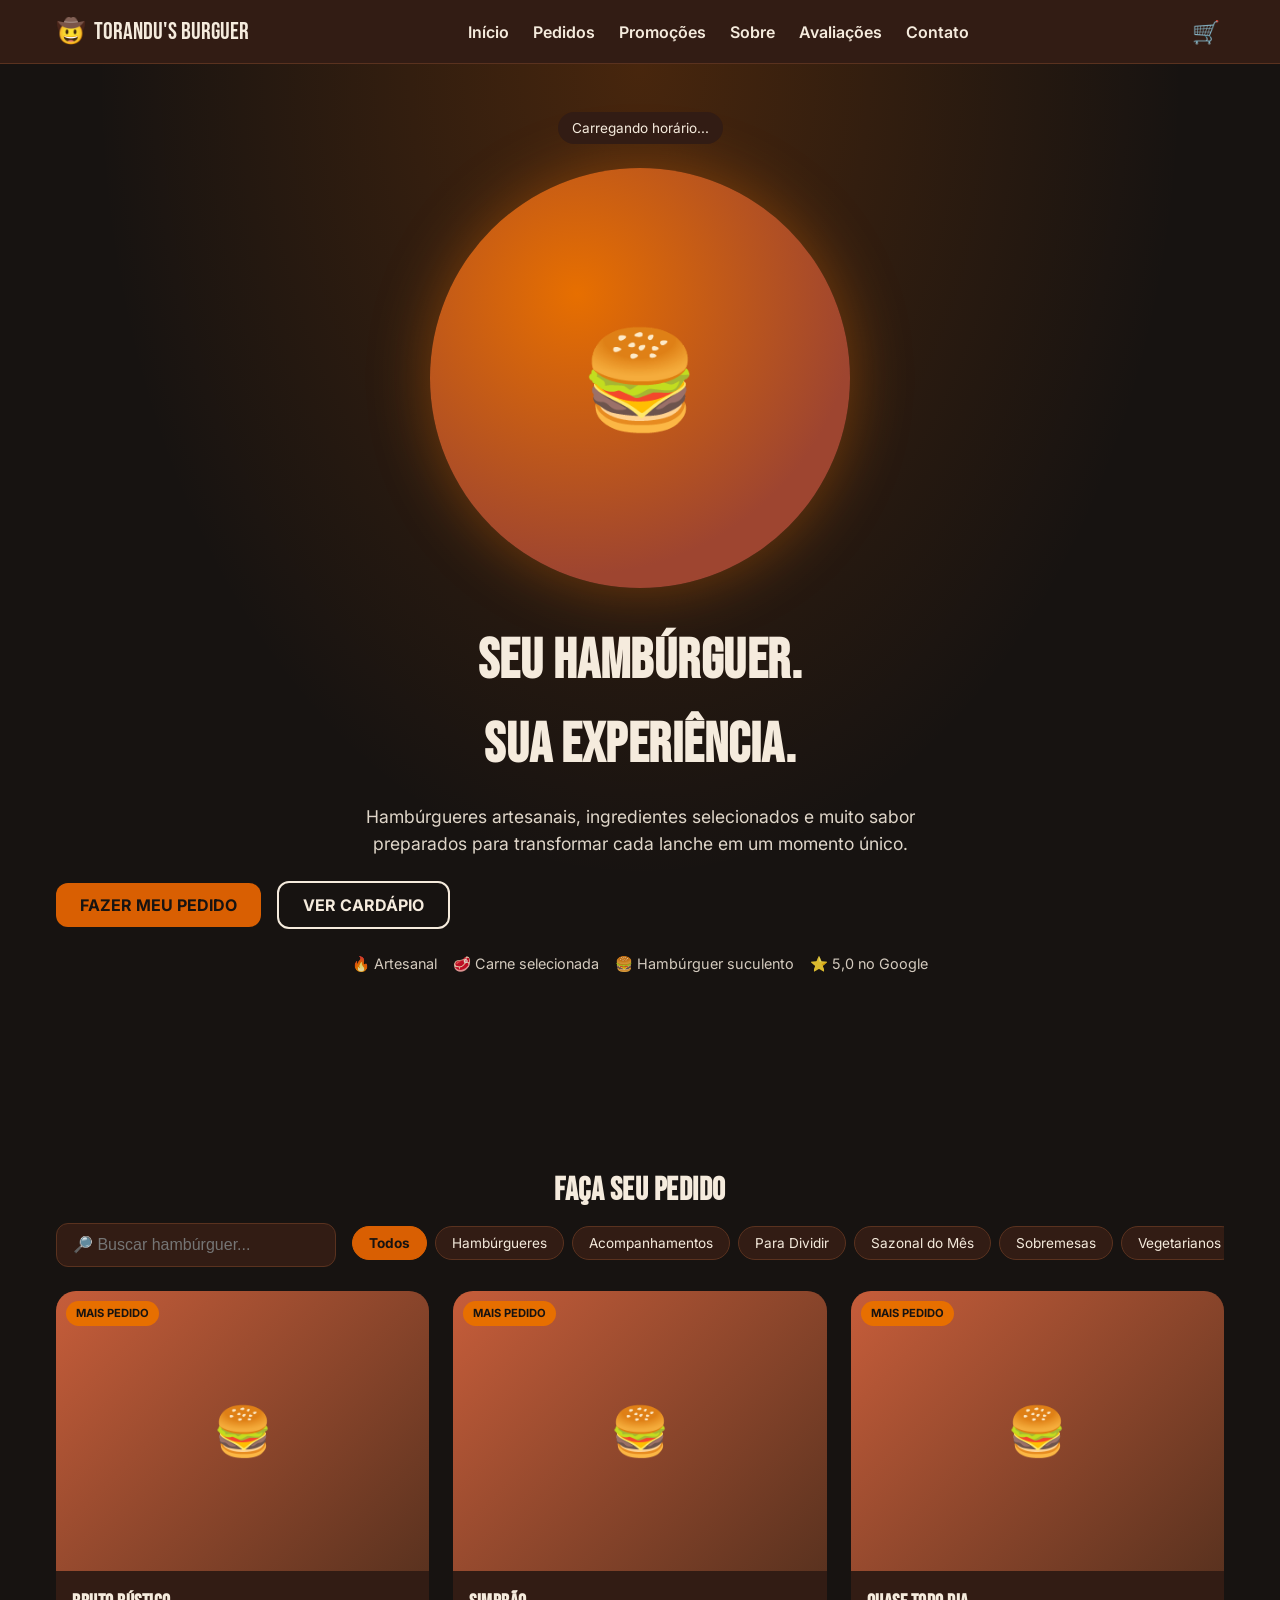
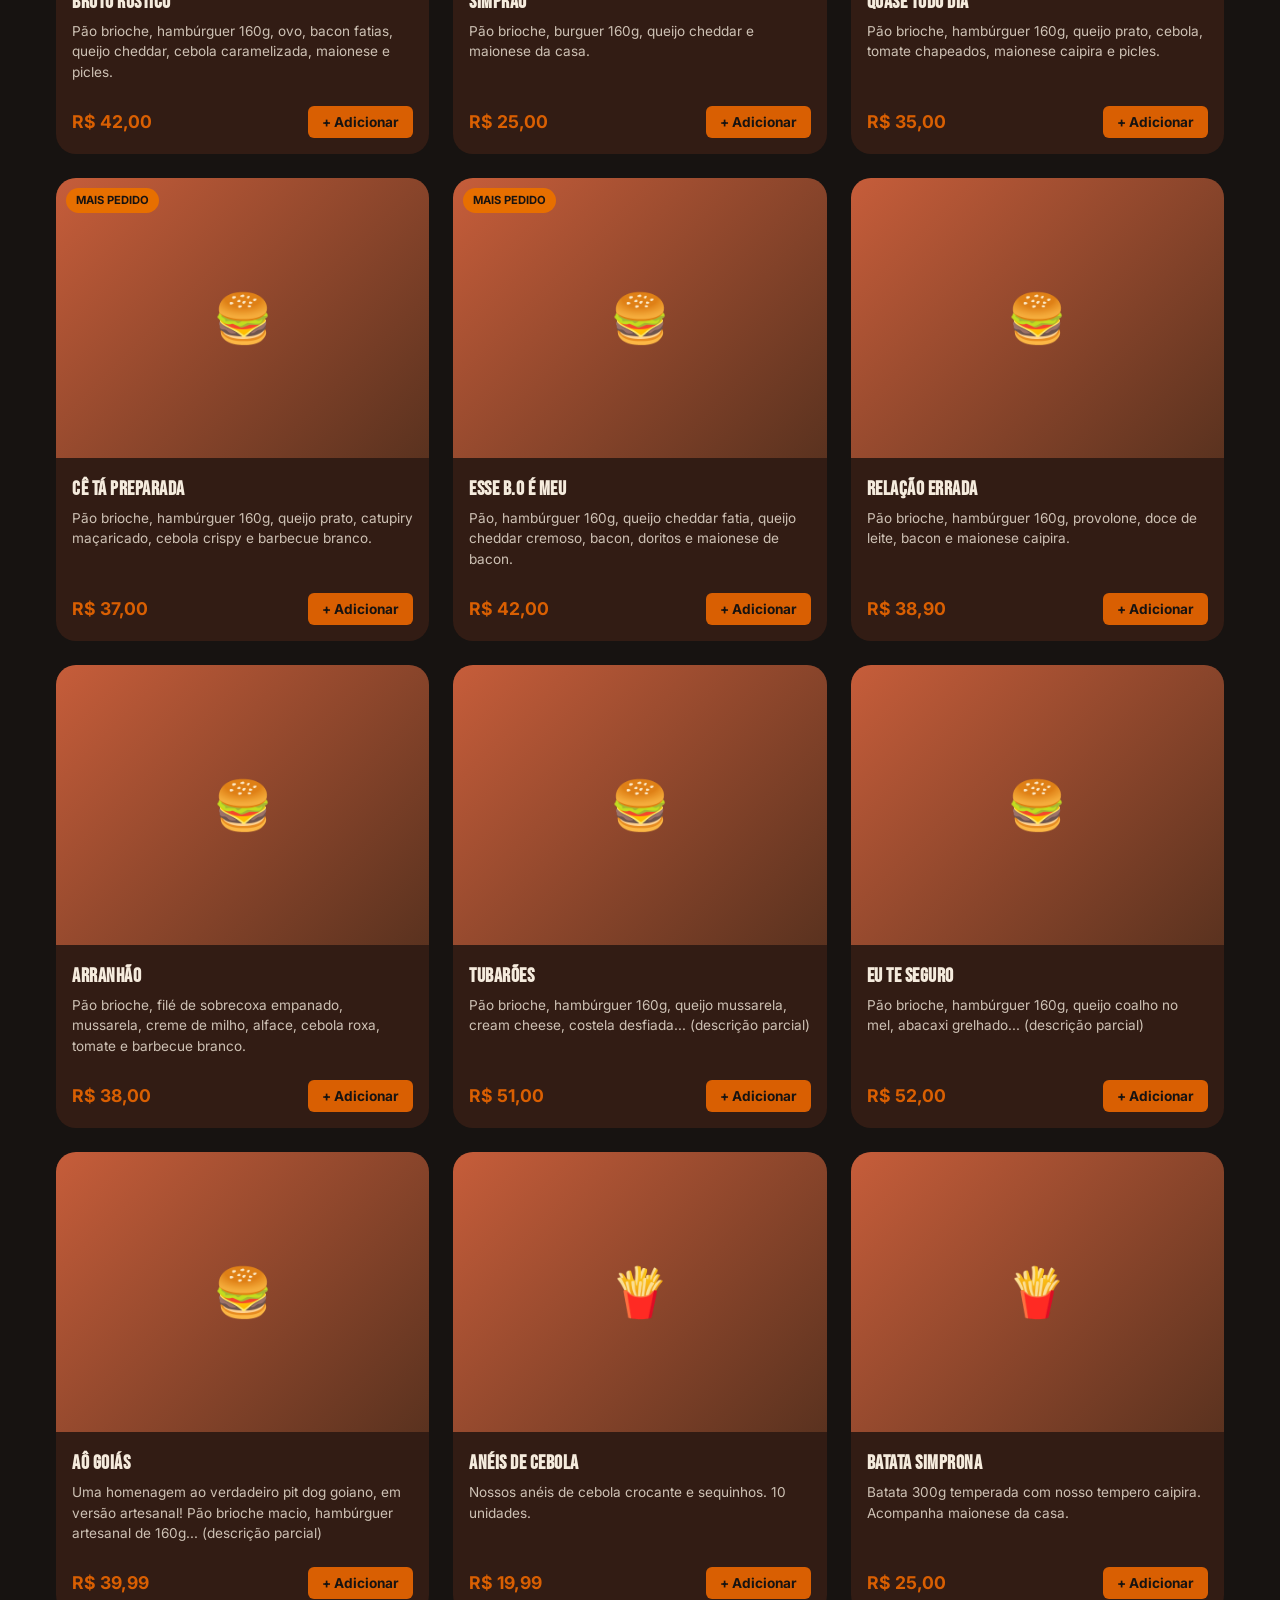
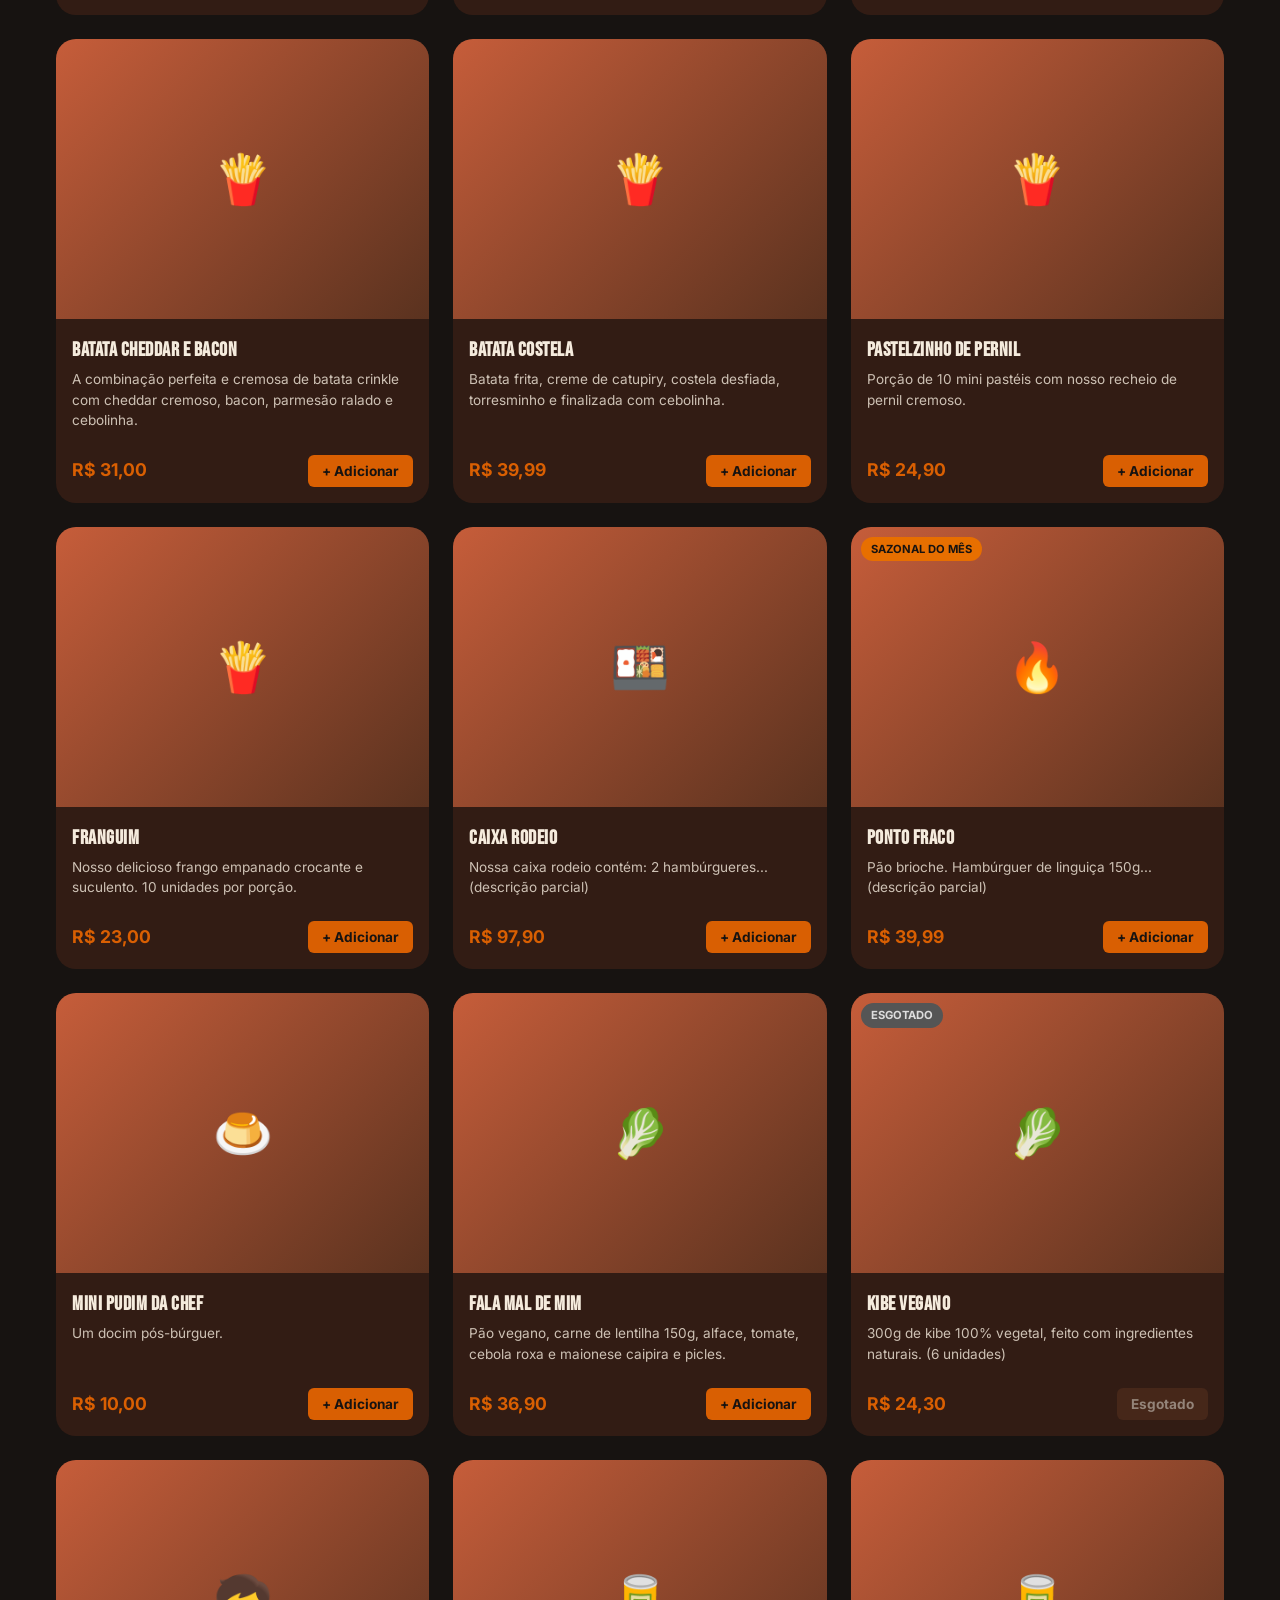
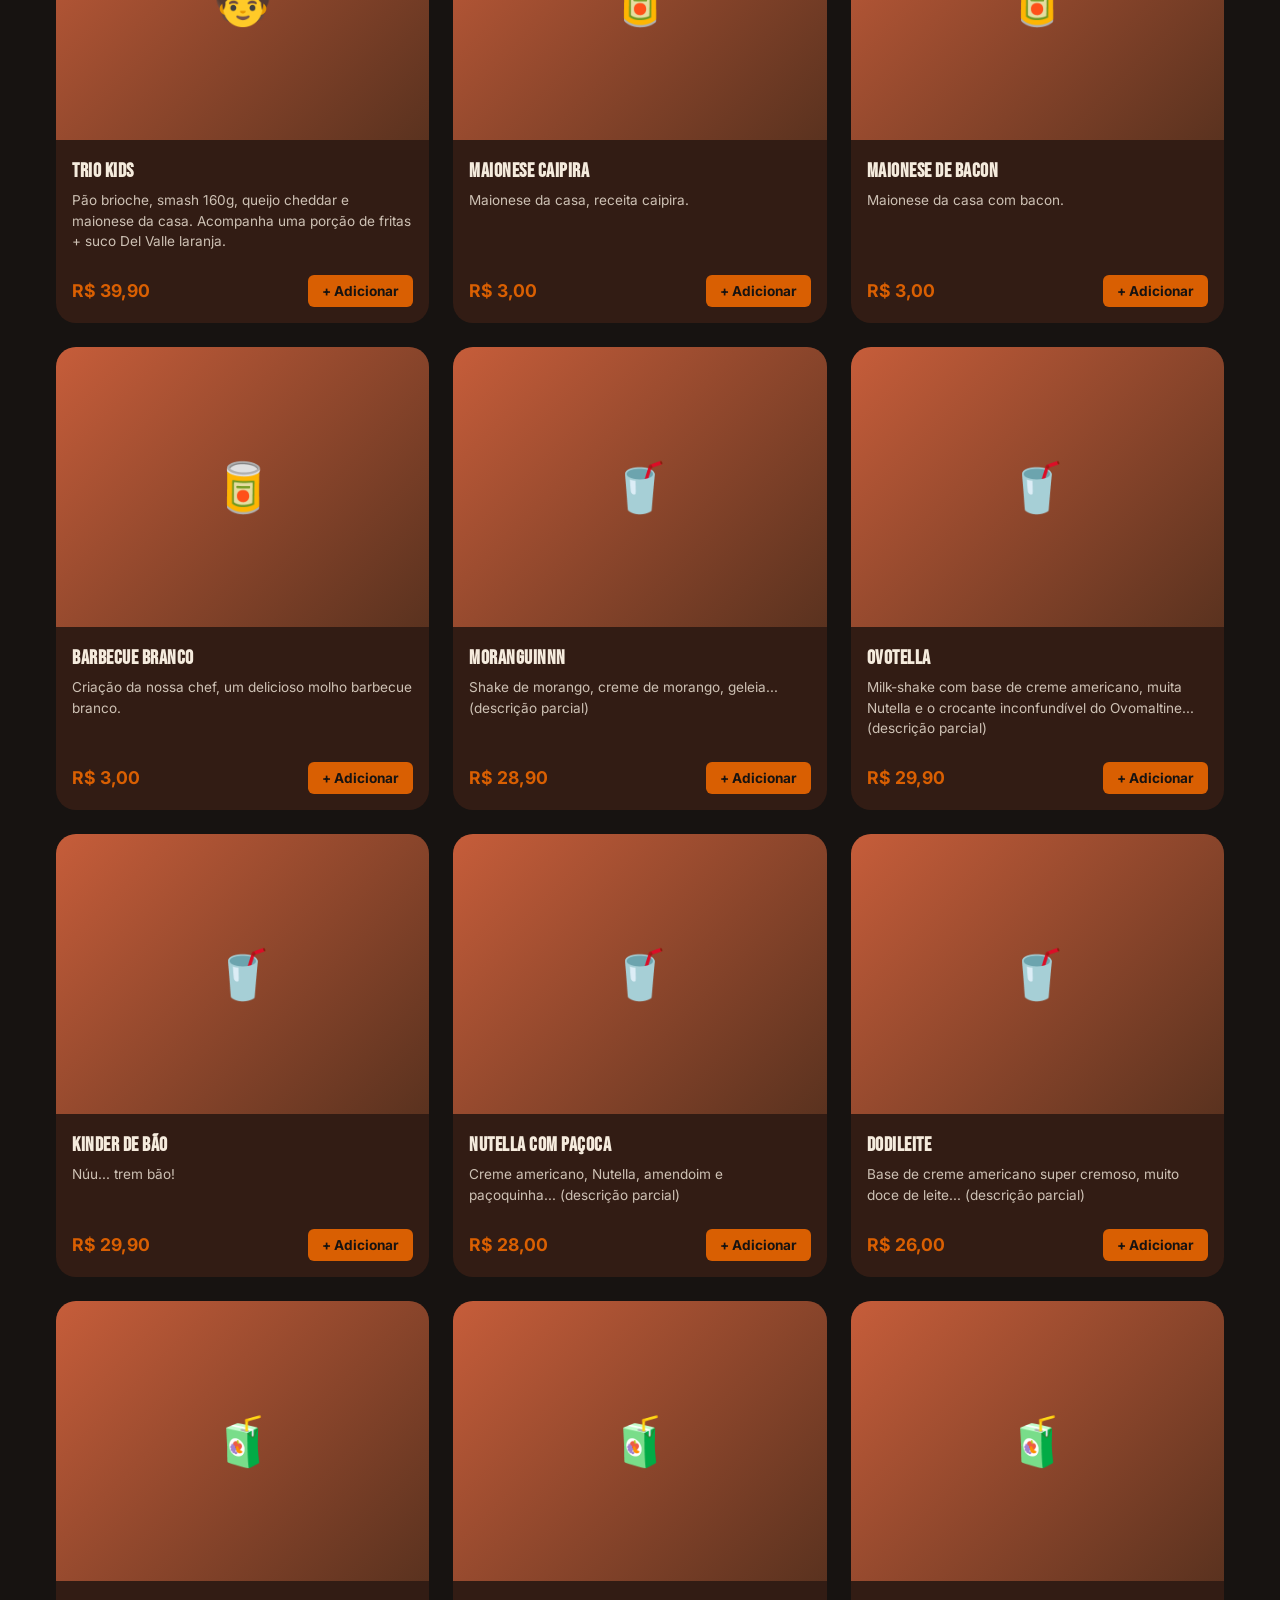
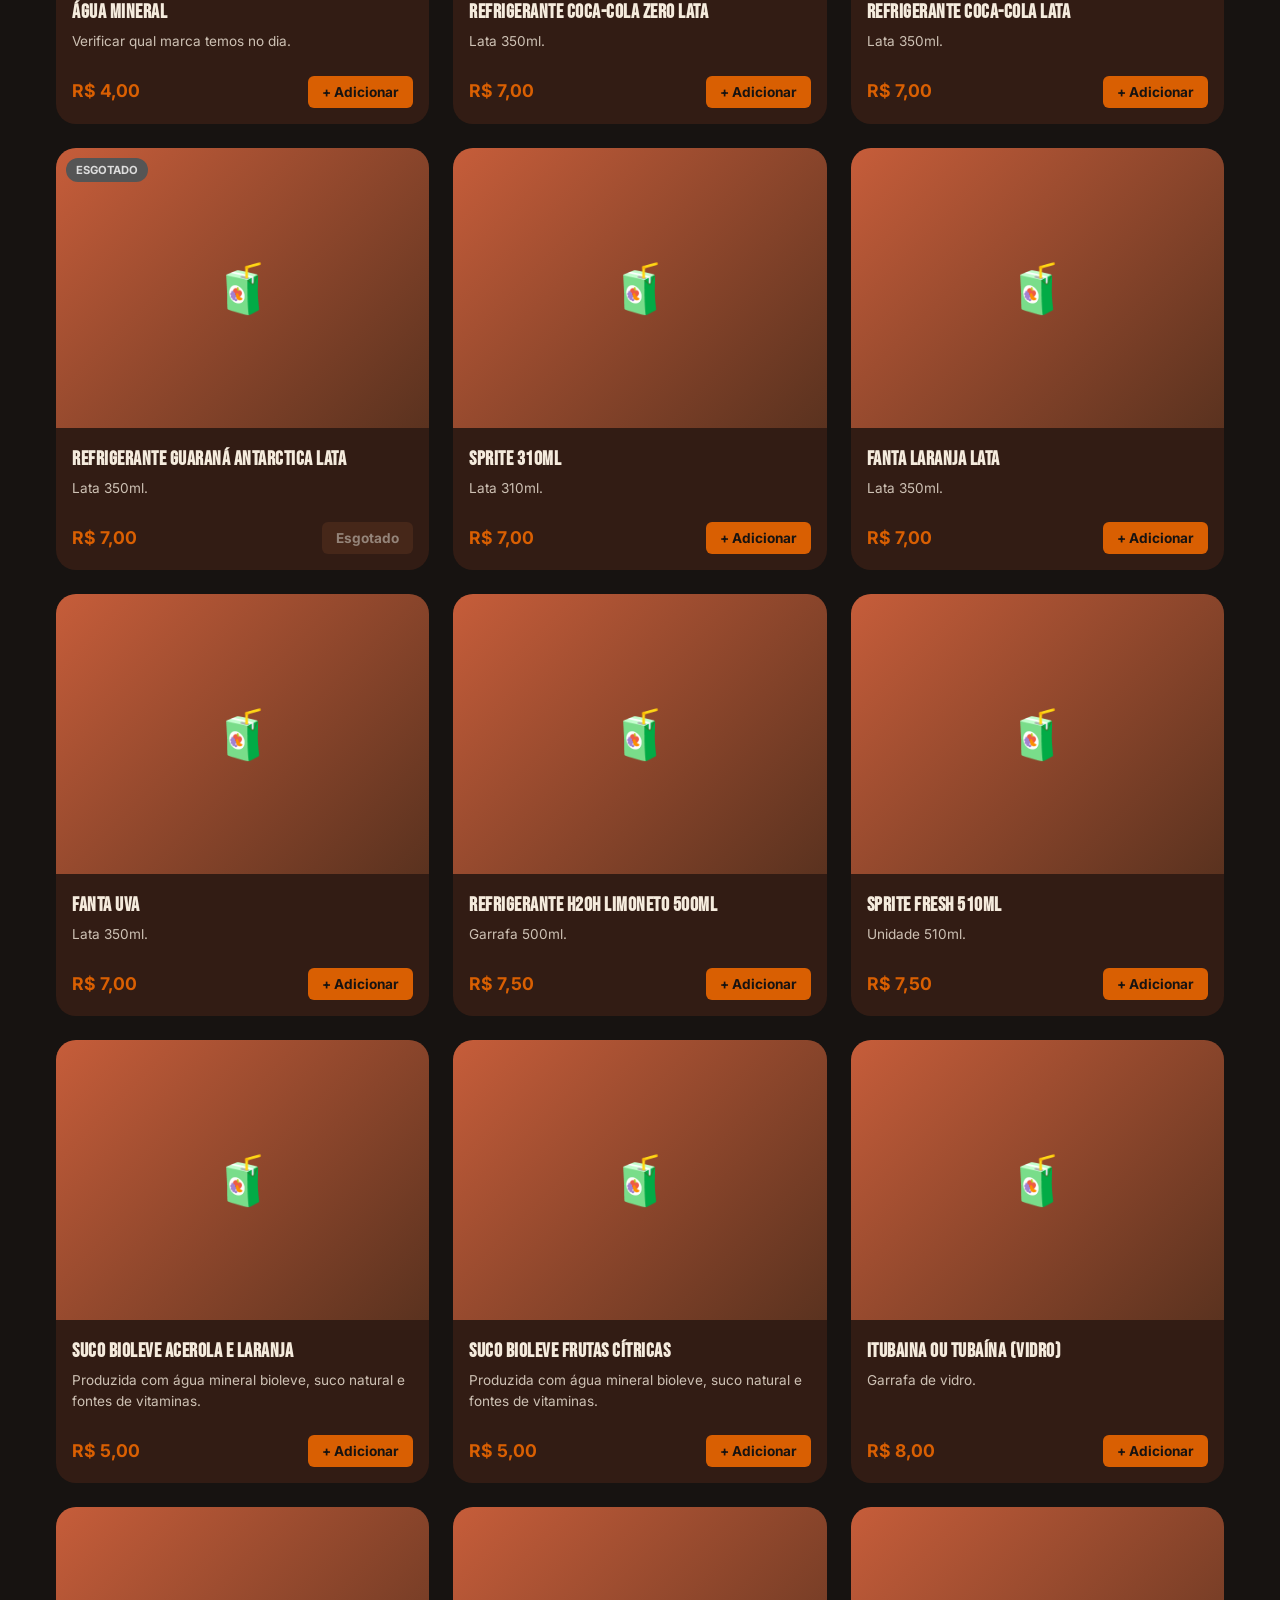
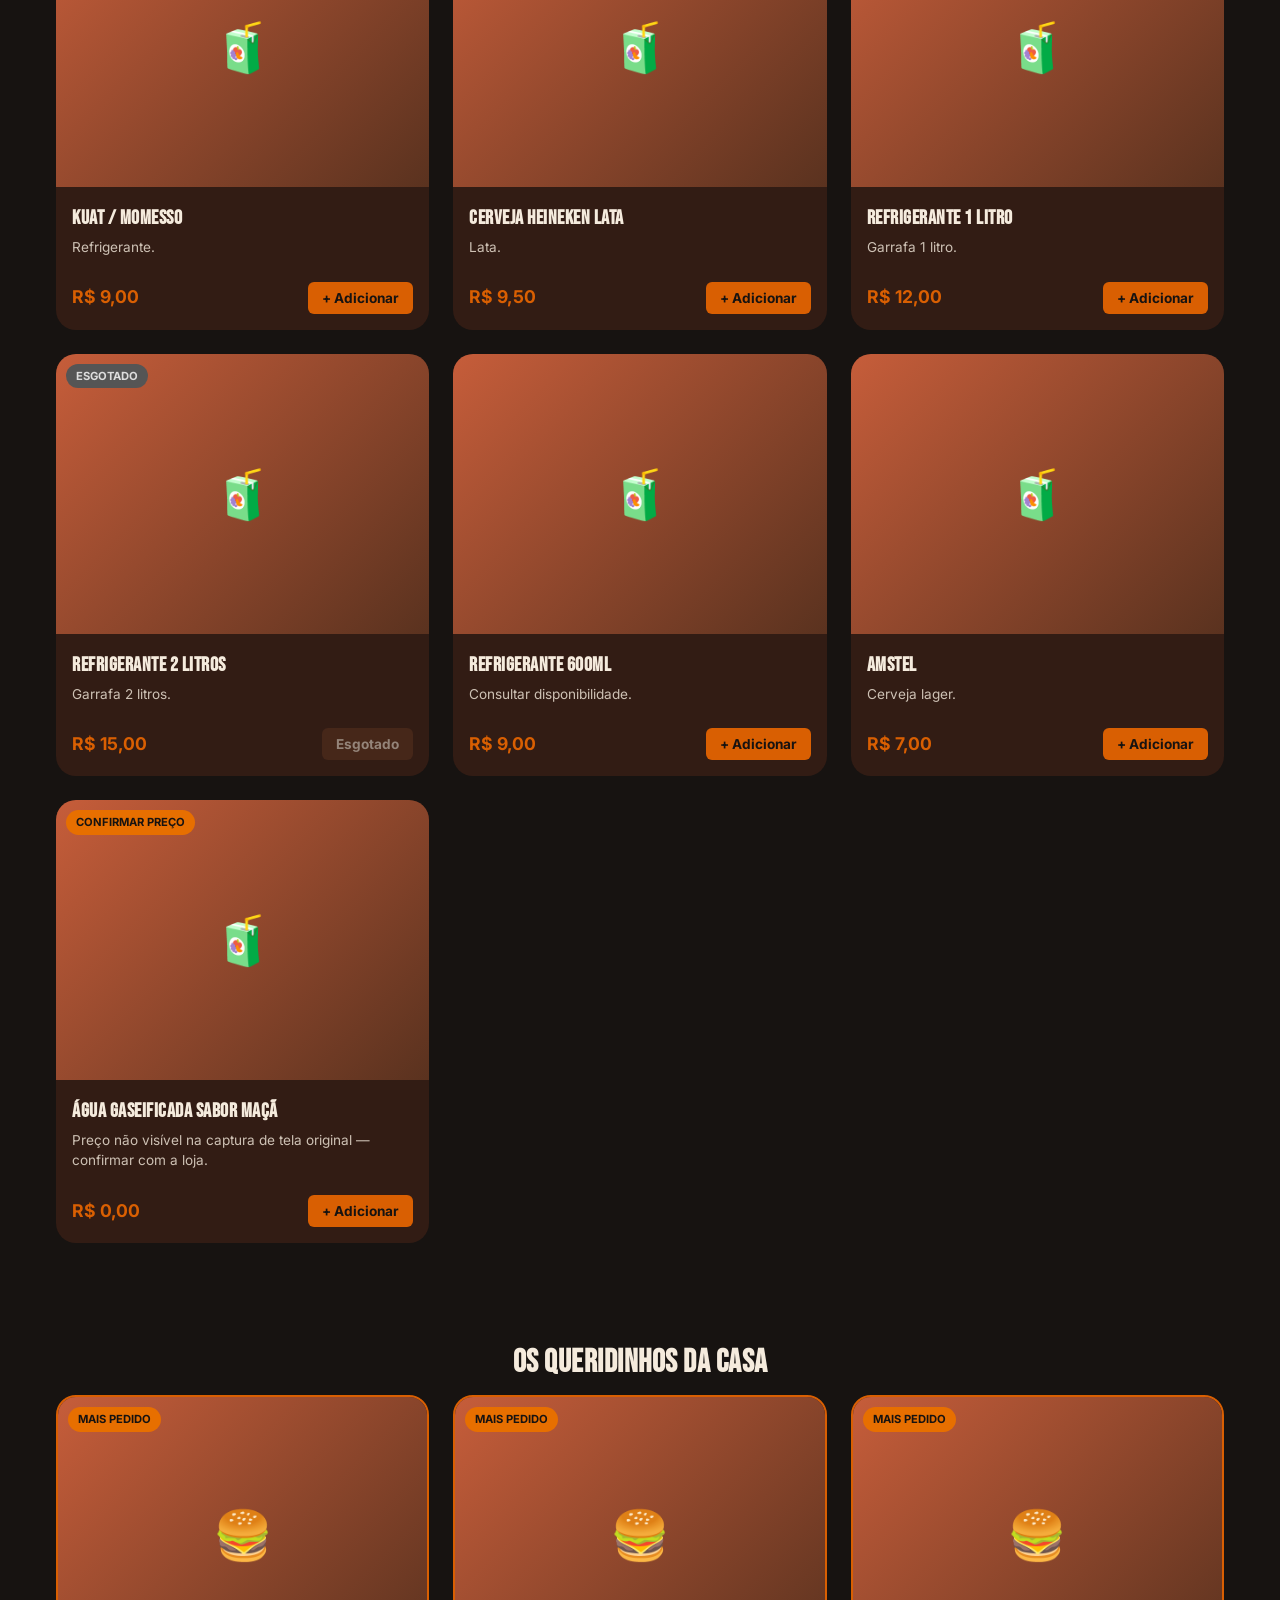
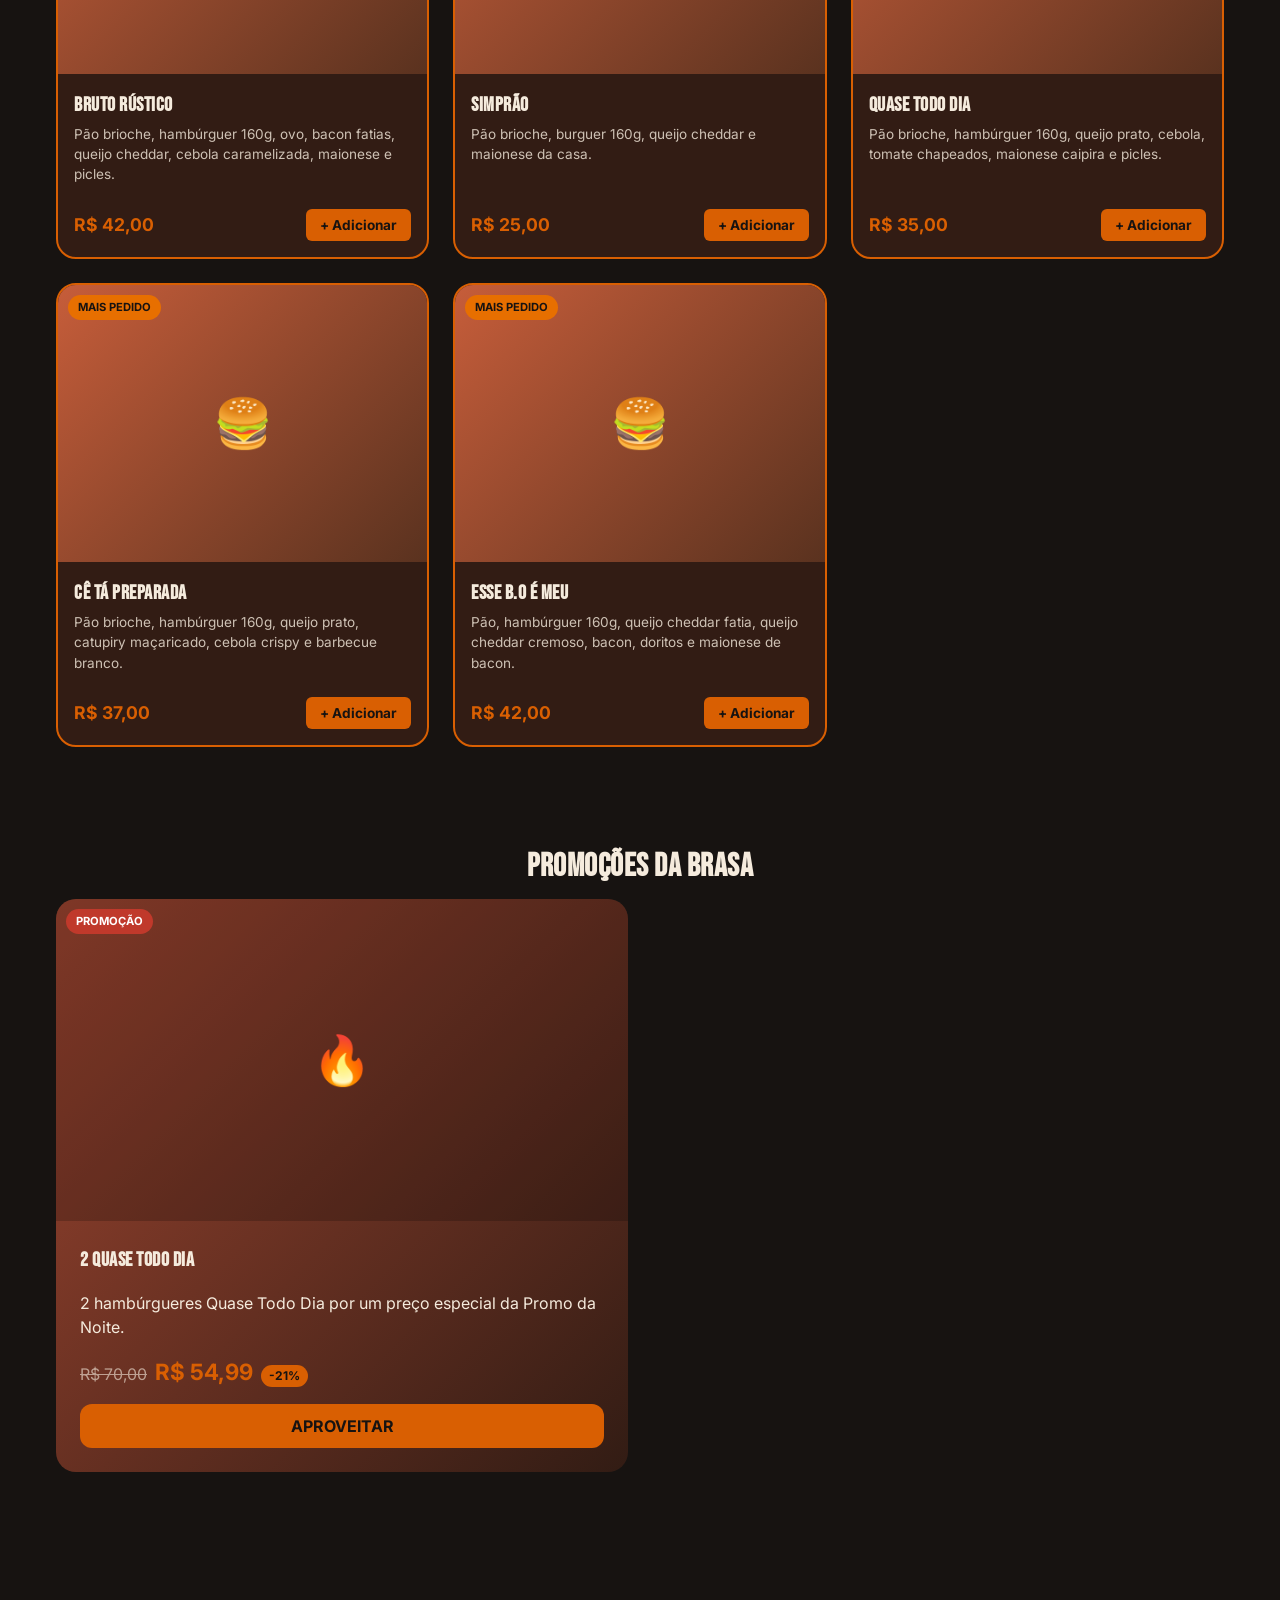
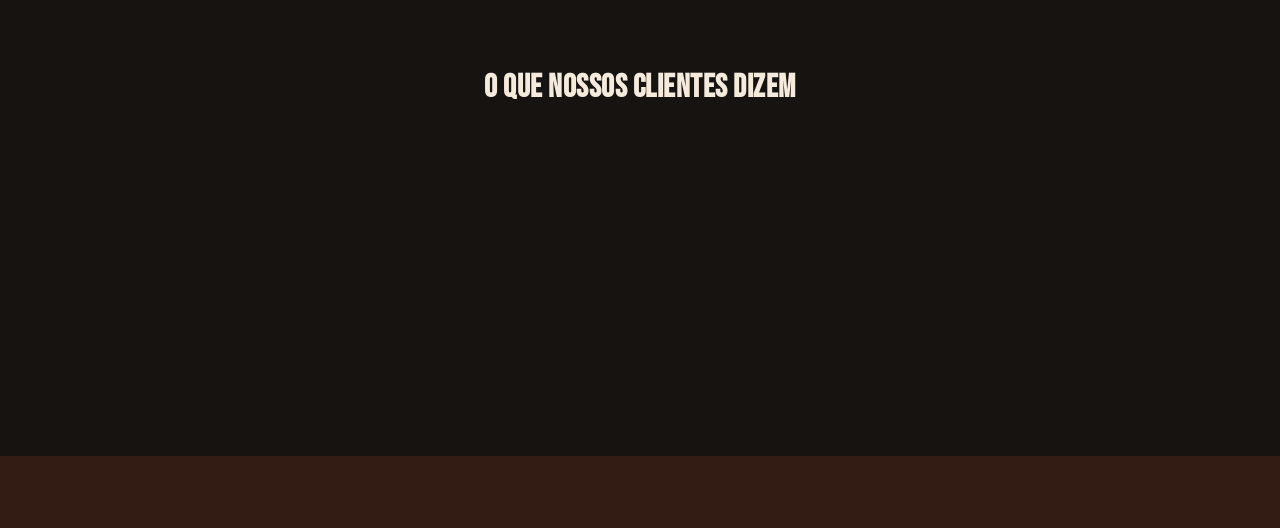
==== index.html @ 7f0bd1e3 "feat: add 4-step checkout wizard with field validation Co-Authored-By: Claude Sonnet 5 <noreply@anth" ====
<!DOCTYPE html>
<html lang="pt-BR">
<head>
  <meta charset="UTF-8">
  <meta name="viewport" content="width=device-width, initial-scale=1.0">
  <title>Torandu's Burguer | Hambúrguer Artesanal</title>
  <meta name="description" content="Hambúrgueres artesanais, ingredientes selecionados e muito sabor. Conheça a Torandu's Burguer e faça seu pedido.">
  <link rel="canonical" href="https://torandusburguer.com.br/">
  <meta name="robots" content="index, follow">
  <meta property="og:title" content="Torandu's Burguer | Hambúrguer Artesanal">
  <meta property="og:description" content="Hambúrgueres artesanais, ingredientes selecionados e muito sabor.">
  <meta property="og:type" content="website">
  <link rel="icon" href="favicon.svg" type="image/svg+xml">
  <link rel="manifest" href="manifest.json">
  <meta name="theme-color" content="#D95F02">
  <link rel="stylesheet" href="assets/css/styles.css">
</head>
<body>
  <header class="site-header">
    <div class="container">
      <a href="#inicio" class="site-header__logo" data-scroll-to="inicio">
        <span aria-hidden="true">🤠</span> TORANDU'S BURGUER
      </a>
      <nav class="site-nav" aria-label="Navegação principal">
        <a href="#inicio" data-scroll-to="inicio">Início</a>
        <a href="#pedidos" data-scroll-to="pedidos">Pedidos</a>
        <a href="#promocoes" data-scroll-to="promocoes">Promoções</a>
        <a href="#sobre" data-scroll-to="sobre">Sobre</a>
        <a href="#avaliacoes" data-scroll-to="avaliacoes">Avaliações</a>
        <a href="#location" data-scroll-to="location">Contato</a>
      </nav>
      <div class="site-header__actions">
        <button class="icon-btn" data-action="open-cart" aria-label="Abrir carrinho">
          🛒<span class="cart-count" id="cart-count">0</span>
        </button>
        <button class="icon-btn" id="mobile-menu-toggle" aria-label="Abrir menu">☰</button>
      </div>
    </div>
  </header>

  <nav id="mobile-nav" class="mobile-nav" aria-label="Navegação mobile">
    <a href="#inicio" data-scroll-to="inicio">Início</a>
    <a href="#pedidos" data-scroll-to="pedidos">Pedidos</a>
    <a href="#promocoes" data-scroll-to="promocoes">Promoções</a>
    <a href="#sobre" data-scroll-to="sobre">Sobre</a>
    <a href="#avaliacoes" data-scroll-to="avaliacoes">Avaliações</a>
    <a href="#location" data-scroll-to="location">Contato</a>
  </nav>

  <main>
    <section id="inicio" class="hero">
      <div class="container">
        <span class="hero__badge" id="open-status-badge">Carregando horário...</span>
        <div class="hero__visual" aria-hidden="true">🍔</div>
        <h1>SEU HAMBÚRGUER.<br>SUA EXPERIÊNCIA.</h1>
        <p class="subheadline">Hambúrgueres artesanais, ingredientes selecionados e muito sabor preparados para transformar cada lanche em um momento único.</p>
        <div class="hero__actions">
          <button class="btn btn--primary" data-scroll-to="pedidos">FAZER MEU PEDIDO</button>
          <button class="btn btn--secondary" data-scroll-to="pedidos">VER CARDÁPIO</button>
        </div>
        <div class="hero__indicators">
          <span>🔥 Artesanal</span>
          <span>🥩 Carne selecionada</span>
          <span>🍔 Hambúrguer suculento</span>
          <span>⭐ 5,0 no Google</span>
        </div>
      </div>
    </section>

    <section id="diferenciais" class="section"><div class="container"><!-- TASK 9 --></div></section>

    <section id="pedidos" class="section">
      <div class="container">
        <h2 class="section-title">FAÇA SEU PEDIDO</h2>
        <div class="menu-toolbar">
          <input type="search" id="menu-search" placeholder="🔎 Buscar hambúrguer..." aria-label="Buscar produto">
          <div id="filter-chips" class="filter-chips"></div>
        </div>
        <div id="menu-grid" class="product-grid"></div>
      </div>
    </section>

    <section id="queridinhos" class="section">
      <div class="container">
        <h2 class="section-title">OS QUERIDINHOS DA CASA</h2>
        <div id="featured-grid" class="product-grid product-grid--featured"></div>
      </div>
    </section>

    <section id="promocoes" class="section">
      <div class="container">
        <h2 class="section-title">PROMOÇÕES DA BRASA</h2>
        <div id="promotions-grid" class="promo-grid"></div>
      </div>
    </section>

    <section id="sobre" class="section"><div class="container" id="about"><!-- TASK 9 --></div></section>

    <section id="avaliacoes" class="section">
      <div class="container">
        <h2 class="section-title">O QUE NOSSOS CLIENTES DIZEM</h2>
        <div id="reviews-grid" class="reviews-grid"></div>
      </div>
    </section>

    <section class="section"><div class="container" id="trust-badges"><!-- TASK 9 --></div></section>

    <section id="location-section" class="section"><div class="container" id="location"><!-- TASK 10 --></div></section>

    <section id="cta-final" class="section"><!-- TASK 10 --></section>
  </main>

  <footer class="site-footer" id="footer"><!-- TASK 10 --></footer>

  <nav class="bottom-nav" aria-label="Navegação rápida mobile">
    <a href="#inicio" data-scroll-to="inicio"><span class="icon">🏠</span>Início</a>
    <a href="#pedidos" data-scroll-to="pedidos"><span class="icon">🍔</span>Pedidos</a>
    <a href="#promocoes" data-scroll-to="promocoes"><span class="icon">🔥</span>Promoções</a>
    <button data-action="open-cart"><span class="icon">🛒</span>Carrinho</button>
  </nav>

  <div id="cart-overlay" class="cart-overlay"></div>
  <aside id="cart-drawer" class="cart-drawer" aria-hidden="true">
    <div class="cart-drawer__header">
      <h3>Seu carrinho</h3>
      <button data-action="close-cart" aria-label="Fechar carrinho">✕</button>
    </div>
    <div id="cart-empty" class="cart-empty">
      <p>Seu carrinho está vazio.</p>
      <p>Que tal escolher um hambúrguer?</p>
      <button class="btn btn--primary" data-action="close-cart" data-scroll-to="pedidos">VER CARDÁPIO</button>
    </div>
    <div id="cart-items" class="cart-items"></div>
    <div id="cart-summary" class="cart-summary" style="display:none;">
      <div class="cart-summary__row"><span>Subtotal</span><span id="cart-subtotal">R$ 0,00</span></div>
      <div class="cart-summary__row"><span>Entrega</span><span>a combinar</span></div>
      <div class="cart-summary__row cart-summary__row--total"><span>Total</span><span id="cart-total">R$ 0,00</span></div>
      <button class="btn btn--primary btn--block" data-action="open-checkout">FINALIZAR PEDIDO</button>
    </div>
  </aside>
  <div id="product-modal" class="modal" aria-hidden="true">
    <div class="modal__overlay" data-action="close-product-modal"></div>
    <div class="modal__panel" role="dialog" aria-modal="true" aria-labelledby="product-modal-name">
      <button class="modal__close" data-action="close-product-modal" aria-label="Fechar">✕</button>
      <div id="product-modal-image" class="modal__image"><span id="product-modal-icon">🍔</span></div>
      <div class="modal__content">
        <h3 id="product-modal-name">Nome do produto</h3>
        <p id="product-modal-description">Descrição</p>
        <p class="modal__price" id="product-modal-price">R$ 0,00</p>
        <label for="product-modal-notes">Alguma observação?</label>
        <textarea id="product-modal-notes" placeholder="Ex: Sem cebola, adicionar molho extra..."></textarea>
        <div class="modal__quantity">
          <button data-action="modal-qty-decrease" aria-label="Diminuir quantidade">-</button>
          <span id="product-modal-quantity">1</span>
          <button data-action="modal-qty-increase" aria-label="Aumentar quantidade">+</button>
        </div>
        <button class="btn btn--primary btn--block" id="product-modal-add" data-action="modal-add-to-cart">ADICIONAR AO CARRINHO</button>
      </div>
    </div>
  </div>
  <div id="checkout-modal" class="modal" aria-hidden="true">
    <div class="modal__overlay" data-action="close-checkout"></div>
    <div class="modal__panel checkout-panel" role="dialog" aria-modal="true" aria-labelledby="checkout-title">
      <button class="modal__close" data-action="close-checkout" aria-label="Fechar">✕</button>
      <h3 id="checkout-title">Finalizar pedido</h3>
      <p id="checkout-error" class="checkout-error" role="alert"></p>

      <div class="checkout-step" data-step="1">
        <h4>SEUS DADOS</h4>
        <label for="checkout-name">Nome</label>
        <input id="checkout-name" type="text" required>
        <label for="checkout-phone">Telefone</label>
        <input id="checkout-phone" type="tel" required>
      </div>

      <div class="checkout-step" data-step="2" style="display:none;">
        <h4>ENTREGA</h4>
        <label for="checkout-street">Endereço</label>
        <input id="checkout-street" type="text" required>
        <label for="checkout-number">Número</label>
        <input id="checkout-number" type="text" required>
        <label for="checkout-complement">Complemento</label>
        <input id="checkout-complement" type="text">
        <label for="checkout-neighborhood">Bairro</label>
        <input id="checkout-neighborhood" type="text" required>
        <label for="checkout-zip">CEP</label>
        <input id="checkout-zip" type="text">
        <label for="checkout-reference">Referência</label>
        <input id="checkout-reference" type="text">
      </div>

      <div class="checkout-step" data-step="3" style="display:none;">
        <h4>FORMA DE PAGAMENTO</h4>
        <div id="checkout-payment-options"></div>
        <div id="checkout-change-wrapper" style="display:none;">
          <label for="checkout-change-for">Troco para quanto?</label>
          <input id="checkout-change-for" type="text" placeholder="Ex: 100,00">
        </div>
      </div>

      <div class="checkout-step" data-step="4" style="display:none;">
        <h4>CONFIRMAÇÃO</h4>
        <div id="checkout-summary"></div>
        <label for="checkout-notes">Observações gerais (opcional)</label>
        <textarea id="checkout-notes"></textarea>
      </div>

      <div class="checkout-nav">
        <button class="btn btn--secondary" data-action="checkout-back" id="checkout-back-btn">VOLTAR</button>
        <button class="btn btn--primary" data-action="checkout-next" id="checkout-next-btn">AVANÇAR</button>
        <button class="btn btn--primary" data-action="checkout-submit" id="checkout-submit-btn" style="display:none;">CONFIRMAR PEDIDO</button>
      </div>
    </div>
  </div>

  <script src="js/utils.js"></script>
  <script src="js/data/config.js"></script>
  <script src="js/data/products.js"></script>
  <script src="js/data/promotions.js"></script>
  <script src="js/data/reviews.js"></script>
  <script src="js/openingHours.js"></script>
  <script src="js/cart.js"></script>
  <script src="js/render.js"></script>
  <script src="js/modal.js"></script>
  <script src="js/checkout.js"></script>
  <script src="js/whatsapp.js"></script>
  <script src="js/app.js"></script>
</body>
</html>
---- assets/css/styles.css ----
@import url('https://fonts.googleapis.com/css2?family=Bebas+Neue&family=Inter:wght@400;500;600;700&display=swap');

:root {
  --color-orange-burnt: #D95F02;
  --color-orange-ember: #E76F00;
  --color-terracotta: #C65D3A;
  --color-terracotta-dark: #9E4530;
  --color-brown: #5A321F;
  --color-brown-dark: #321C14;
  --color-charcoal: #171311;
  --color-off-white: #F5EBDD;
  --color-cream: #FFF3DF;

  --font-heading: 'Bebas Neue', 'Oswald', sans-serif;
  --font-body: 'Inter', sans-serif;

  --radius-sm: 6px;
  --radius-md: 12px;
  --radius-lg: 20px;
  --space-1: 4px;
  --space-2: 8px;
  --space-3: 16px;
  --space-4: 24px;
  --space-5: 32px;
  --space-6: 48px;
  --header-height: 64px;
  --bottom-nav-height: 60px;
}

* { box-sizing: border-box; }
html { scroll-behavior: smooth; }
body {
  margin: 0;
  font-family: var(--font-body);
  background: var(--color-charcoal);
  color: var(--color-off-white);
  line-height: 1.5;
  padding-bottom: var(--bottom-nav-height);
}
img { max-width: 100%; display: block; }
a { color: inherit; text-decoration: none; }
h1, h2, h3, h4 {
  font-family: var(--font-heading);
  letter-spacing: 0.5px;
  margin: 0 0 var(--space-3);
}
h1 { font-size: 2.5rem; }
h2 { font-size: 2rem; }
h3 { font-size: 1.25rem; }
p { margin: 0 0 var(--space-3); }
button { font-family: var(--font-body); cursor: pointer; }
.container { max-width: 1200px; margin: 0 auto; padding: 0 var(--space-3); }
.section { padding: var(--space-6) 0; }
.section-title { text-align: center; margin-bottom: var(--space-2); }
.section-subtitle { text-align: center; color: var(--color-off-white); opacity: 0.8; max-width: 640px; margin: 0 auto var(--space-5); }
.visually-hidden { position: absolute; width: 1px; height: 1px; overflow: hidden; clip: rect(0 0 0 0); }

.btn {
  display: inline-flex; align-items: center; justify-content: center;
  gap: var(--space-2); border: none; border-radius: var(--radius-md);
  padding: 12px 24px; font-weight: 700; font-size: 1rem;
  transition: transform 0.15s ease, background 0.15s ease;
}
.btn:active { transform: scale(0.97); }
.btn--primary { background: var(--color-orange-burnt); color: var(--color-charcoal); }
.btn--primary:hover { background: var(--color-orange-ember); }
.btn--secondary { background: transparent; color: var(--color-off-white); border: 2px solid var(--color-off-white); }
.btn--secondary:hover { background: var(--color-off-white); color: var(--color-charcoal); }
.btn--block { width: 100%; }
.btn--success { background: #3f8f4f !important; color: white !important; }
.btn:disabled { background: var(--color-brown); color: var(--color-off-white); opacity: 0.5; cursor: not-allowed; }

/* Header */
.site-header {
  position: sticky; top: 0; z-index: 40; height: var(--header-height);
  background: var(--color-brown-dark); border-bottom: 1px solid var(--color-brown);
  display: flex; align-items: center;
}
.site-header .container { display: flex; align-items: center; justify-content: space-between; width: 100%; }
.site-header__logo { display: flex; align-items: center; gap: var(--space-2); font-family: var(--font-heading); font-size: 1.5rem; }
.site-header__logo img { height: 40px; width: 40px; }
.site-nav { display: none; gap: var(--space-4); }
.site-nav a { font-weight: 600; }
.site-nav a:hover { color: var(--color-orange-burnt); }
.site-header__actions { display: flex; align-items: center; gap: var(--space-3); }
.icon-btn { background: transparent; border: none; color: var(--color-off-white); font-size: 1.4rem; position: relative; padding: var(--space-1); }
.cart-count {
  position: absolute; top: -4px; right: -8px; background: var(--color-orange-burnt);
  color: var(--color-charcoal); font-size: 0.7rem; font-weight: 700; min-width: 18px; height: 18px;
  border-radius: 999px; display: none; align-items: center; justify-content: center; padding: 0 4px;
}
.mobile-nav {
  display: none; position: fixed; inset: var(--header-height) 0 0 0; background: var(--color-charcoal);
  z-index: 39; padding: var(--space-4); flex-direction: column; gap: var(--space-4); font-size: 1.25rem;
}
.mobile-nav--open { display: flex; }

@media (min-width: 1024px) {
  .site-nav { display: flex; }
  #mobile-menu-toggle { display: none; }
}

/* Hero */
.hero {
  background: radial-gradient(ellipse at top, rgba(217,95,2,0.25), transparent 60%), var(--color-charcoal);
  padding: var(--space-6) 0;
  text-align: center;
}
.hero__badge { display: inline-flex; align-items: center; gap: var(--space-2); background: var(--color-brown-dark); border-radius: 999px; padding: 6px 14px; font-size: 0.85rem; margin-bottom: var(--space-4); }
.status-badge--open { color: #7CCB7C; }
.status-badge--closed { color: #E07C7C; }
.hero__visual {
  width: 100%; max-width: 420px; aspect-ratio: 1/1; margin: 0 auto var(--space-5);
  border-radius: 50%; background: radial-gradient(circle at 35% 30%, var(--color-orange-ember), var(--color-terracotta-dark) 70%);
  display: flex; align-items: center; justify-content: center; font-size: 6rem;
  box-shadow: 0 0 60px rgba(231,111,0,0.4);
}
.hero h1 { font-size: 2.75rem; }
.hero p.subheadline { max-width: 560px; margin: 0 auto var(--space-4); font-size: 1.1rem; opacity: 0.9; }
.hero__actions { display: flex; flex-direction: column; gap: var(--space-3); align-items: center; margin-bottom: var(--space-4); }
.hero__indicators { display: flex; flex-wrap: wrap; justify-content: center; gap: var(--space-3); font-size: 0.9rem; opacity: 0.85; }

@media (min-width: 768px) {
  .hero h1 { font-size: 3.5rem; }
  .hero__actions { flex-direction: row; }
}

/* Footer */
.site-footer { background: var(--color-brown-dark); padding: var(--space-6) 0 var(--space-4); }
.site-footer__grid { display: grid; gap: var(--space-4); }
.site-footer__col h4 { margin-bottom: var(--space-2); }
.site-footer__col a { display: block; padding: 4px 0; opacity: 0.85; }
.site-footer__col a:hover { opacity: 1; color: var(--color-orange-burnt); }
.site-footer__bottom { text-align: center; margin-top: var(--space-5); opacity: 0.6; font-size: 0.85rem; }

@media (min-width: 768px) {
  .site-footer__grid { grid-template-columns: repeat(4, 1fr); }
}

/* Bottom mobile nav */
.bottom-nav {
  position: fixed; bottom: 0; left: 0; right: 0; height: var(--bottom-nav-height);
  background: var(--color-brown-dark); border-top: 1px solid var(--color-brown);
  display: flex; z-index: 40;
}
.bottom-nav a, .bottom-nav button {
  flex: 1; background: transparent; border: none; color: var(--color-off-white);
  display: flex; flex-direction: column; align-items: center; justify-content: center;
  font-size: 0.7rem; gap: 2px;
}
.bottom-nav .icon { font-size: 1.2rem; }
@media (min-width: 1024px) {
  .bottom-nav { display: none; }
  body { padding-bottom: 0; }
}

/* Menu toolbar, filter chips, product cards, badges */
.menu-toolbar { display: flex; flex-direction: column; gap: var(--space-3); margin-bottom: var(--space-4); }
#menu-search {
  width: 100%; padding: 12px 16px; border-radius: var(--radius-md); border: 1px solid var(--color-brown);
  background: var(--color-brown-dark); color: var(--color-off-white); font-size: 1rem;
}
.filter-chips { display: flex; gap: var(--space-2); overflow-x: auto; padding-bottom: 4px; }
.filter-chip {
  flex: none; background: var(--color-brown-dark); color: var(--color-off-white); border: 1px solid var(--color-brown);
  border-radius: 999px; padding: 8px 16px; font-size: 0.85rem; white-space: nowrap;
}
.filter-chip--active { background: var(--color-orange-burnt); color: var(--color-charcoal); border-color: var(--color-orange-burnt); font-weight: 700; }

.product-grid { display: grid; grid-template-columns: 1fr; gap: var(--space-4); }
.product-card {
  background: var(--color-brown-dark); border-radius: var(--radius-lg); overflow: hidden; position: relative;
  display: flex; flex-direction: column; transition: transform 0.2s ease;
}
.product-card:hover { transform: translateY(-4px); }
.product-card__image {
  aspect-ratio: 4/3; display: flex; align-items: center; justify-content: center; font-size: 3rem;
  background: linear-gradient(135deg, var(--color-terracotta), var(--color-brown));
}
.product-card__body { padding: var(--space-3); flex: 1; display: flex; flex-direction: column; }
.product-card__name { margin-bottom: var(--space-1); }
.product-card__description { font-size: 0.85rem; opacity: 0.8; flex: 1; }
.product-card__footer { display: flex; align-items: center; justify-content: space-between; margin-top: var(--space-2); gap: var(--space-2); }
.product-card__price { font-weight: 700; color: var(--color-orange-burnt); font-size: 1.1rem; }
.btn--add { background: var(--color-orange-burnt); color: var(--color-charcoal); border: none; border-radius: var(--radius-sm); padding: 8px 14px; font-weight: 700; font-size: 0.85rem; }
.badge {
  position: absolute; top: 10px; left: 10px; background: var(--color-orange-ember); color: var(--color-charcoal);
  font-size: 0.7rem; font-weight: 700; padding: 4px 10px; border-radius: 999px; z-index: 1;
}
.badge--sold-out { background: #555; color: #ddd; }
.empty-state { grid-column: 1/-1; text-align: center; padding: var(--space-6) 0; opacity: 0.8; }

@media (min-width: 640px) { .product-grid { grid-template-columns: repeat(2, 1fr); } }
@media (min-width: 1024px) { .product-grid { grid-template-columns: repeat(3, 1fr); } .menu-toolbar { flex-direction: row; justify-content: space-between; align-items: center; } #menu-search { max-width: 280px; } }

/* Featured + promotions */
.product-grid--featured .product-card { border: 2px solid var(--color-orange-burnt); }

.promo-grid { display: grid; grid-template-columns: 1fr; gap: var(--space-4); }
.promo-card {
  background: linear-gradient(135deg, var(--color-terracotta-dark), var(--color-brown-dark));
  border-radius: var(--radius-lg); overflow: hidden; position: relative; display: flex; flex-direction: column;
}
.promo-card__image { aspect-ratio: 16/9; display: flex; align-items: center; justify-content: center; font-size: 3rem; background: rgba(0,0,0,0.2); }
.promo-card__body { padding: var(--space-4); }
.promo-card__prices { display: flex; align-items: baseline; gap: var(--space-2); margin: var(--space-2) 0 var(--space-3); }
.promo-card__price-original { text-decoration: line-through; opacity: 0.6; }
.promo-card__price-promo { font-size: 1.4rem; font-weight: 700; color: var(--color-orange-burnt); }
.promo-card__discount { background: var(--color-orange-burnt); color: var(--color-charcoal); font-weight: 700; font-size: 0.75rem; padding: 2px 8px; border-radius: 999px; }
.badge--promo { background: #c0392b; color: white; }

@media (min-width: 768px) { .promo-grid { grid-template-columns: repeat(2, 1fr); } }

/* Product modal */
.modal { position: fixed; inset: 0; z-index: 60; display: none; }
.modal--open { display: block; }
.modal__overlay { position: absolute; inset: 0; background: rgba(0,0,0,0.7); }
.modal__panel {
  position: absolute; bottom: 0; left: 0; right: 0; max-height: 90vh; overflow-y: auto;
  background: var(--color-brown-dark); border-radius: var(--radius-lg) var(--radius-lg) 0 0; padding: var(--space-4);
}
.modal__close { position: absolute; top: var(--space-3); right: var(--space-3); background: none; border: none; color: var(--color-off-white); font-size: 1.2rem; }
.modal__image { aspect-ratio: 16/9; border-radius: var(--radius-md); background: linear-gradient(135deg, var(--color-terracotta), var(--color-brown)); display: flex; align-items: center; justify-content: center; font-size: 4rem; margin-bottom: var(--space-3); }
.modal__price { font-size: 1.5rem; font-weight: 700; color: var(--color-orange-burnt); }
.modal__content label { display: block; margin-bottom: var(--space-1); font-size: 0.85rem; opacity: 0.85; }
.modal__content textarea { width: 100%; border-radius: var(--radius-sm); border: 1px solid var(--color-brown); background: var(--color-charcoal); color: var(--color-off-white); padding: var(--space-2); min-height: 60px; margin-bottom: var(--space-3); }
.modal__quantity { display: flex; align-items: center; gap: var(--space-3); margin-bottom: var(--space-3); }
.modal__quantity button { width: 36px; height: 36px; border-radius: 50%; border: 1px solid var(--color-orange-burnt); background: transparent; color: var(--color-off-white); font-size: 1.2rem; }

@media (min-width: 768px) {
  .modal__panel { position: relative; max-width: 480px; margin: 5vh auto; border-radius: var(--radius-lg); }
}

/* Cart drawer */
.cart-overlay { position: fixed; inset: 0; background: rgba(0,0,0,0.6); z-index: 55; display: none; }
.cart-overlay--visible { display: block; }
.cart-drawer {
  position: fixed; top: 0; right: -100%; width: 100%; max-width: 400px; height: 100%;
  background: var(--color-brown-dark); z-index: 56; transition: right 0.25s ease; display: flex; flex-direction: column;
}
.cart-drawer--open { right: 0; }
.cart-drawer__header { display: flex; justify-content: space-between; align-items: center; padding: var(--space-3); border-bottom: 1px solid var(--color-brown); }
.cart-drawer__header button { background: none; border: none; color: var(--color-off-white); font-size: 1.2rem; }
.cart-empty { text-align: center; padding: var(--space-6) var(--space-4); }
.cart-items { flex: 1; overflow-y: auto; padding: var(--space-3); }
.cart-item { display: grid; grid-template-columns: 1fr auto; gap: 4px; padding: var(--space-2) 0; border-bottom: 1px solid var(--color-brown); }
.cart-item__name { font-weight: 600; margin: 0; }
.cart-item__notes { font-size: 0.75rem; opacity: 0.7; margin: 2px 0; }
.cart-item__unit-price { font-size: 0.75rem; opacity: 0.6; margin: 0; }
.cart-item__controls { display: flex; align-items: center; gap: var(--space-2); grid-column: 1/2; }
.qty-btn { width: 28px; height: 28px; border-radius: 50%; border: 1px solid var(--color-orange-burnt); background: transparent; color: var(--color-off-white); }
.cart-item__remove { background: none; border: none; color: var(--color-off-white); opacity: 0.7; margin-left: auto; }
.cart-item__subtotal { grid-column: 2/3; grid-row: 1/3; align-self: center; font-weight: 700; color: var(--color-orange-burnt); }
.cart-summary { padding: var(--space-3); border-top: 1px solid var(--color-brown); }
.cart-summary__row { display: flex; justify-content: space-between; margin-bottom: var(--space-2); }
.cart-summary__row--total { font-weight: 700; font-size: 1.1rem; color: var(--color-orange-burnt); }

/* Checkout wizard */
.checkout-panel { max-width: 480px; }
.checkout-error { color: #ff8b7a; min-height: 1.2em; font-size: 0.85rem; }
.checkout-step label { display: block; margin: var(--space-2) 0 4px; font-size: 0.85rem; opacity: 0.85; }
.checkout-step input, .checkout-step textarea {
  width: 100%; padding: 10px 12px; border-radius: var(--radius-sm); border: 1px solid var(--color-brown);
  background: var(--color-charcoal); color: var(--color-off-white); font-size: 1rem; margin-bottom: var(--space-2);
}
.payment-option { display: flex; align-items: center; gap: var(--space-2); padding: var(--space-2) 0; }
.checkout-nav { display: flex; gap: var(--space-2); margin-top: var(--space-4); }
.checkout-summary__items { list-style: none; padding: 0; margin: 0 0 var(--space-2); }
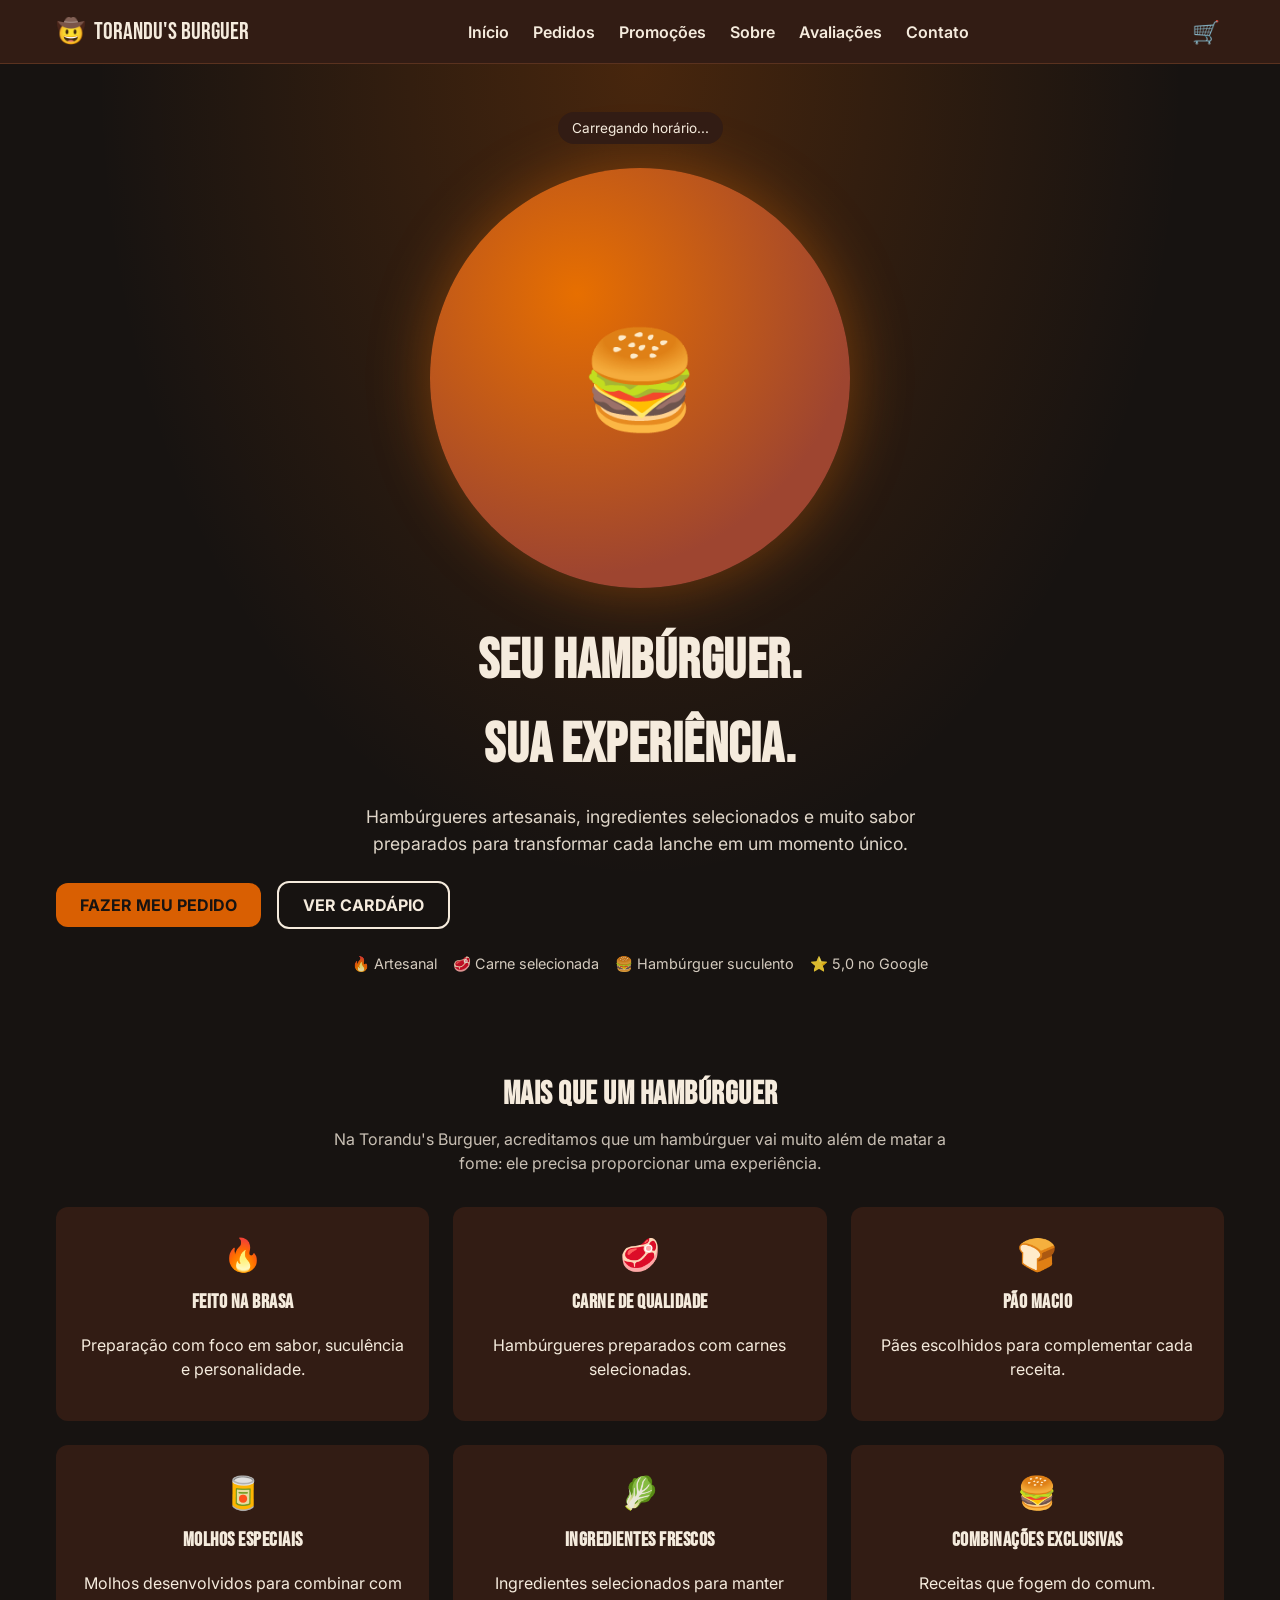
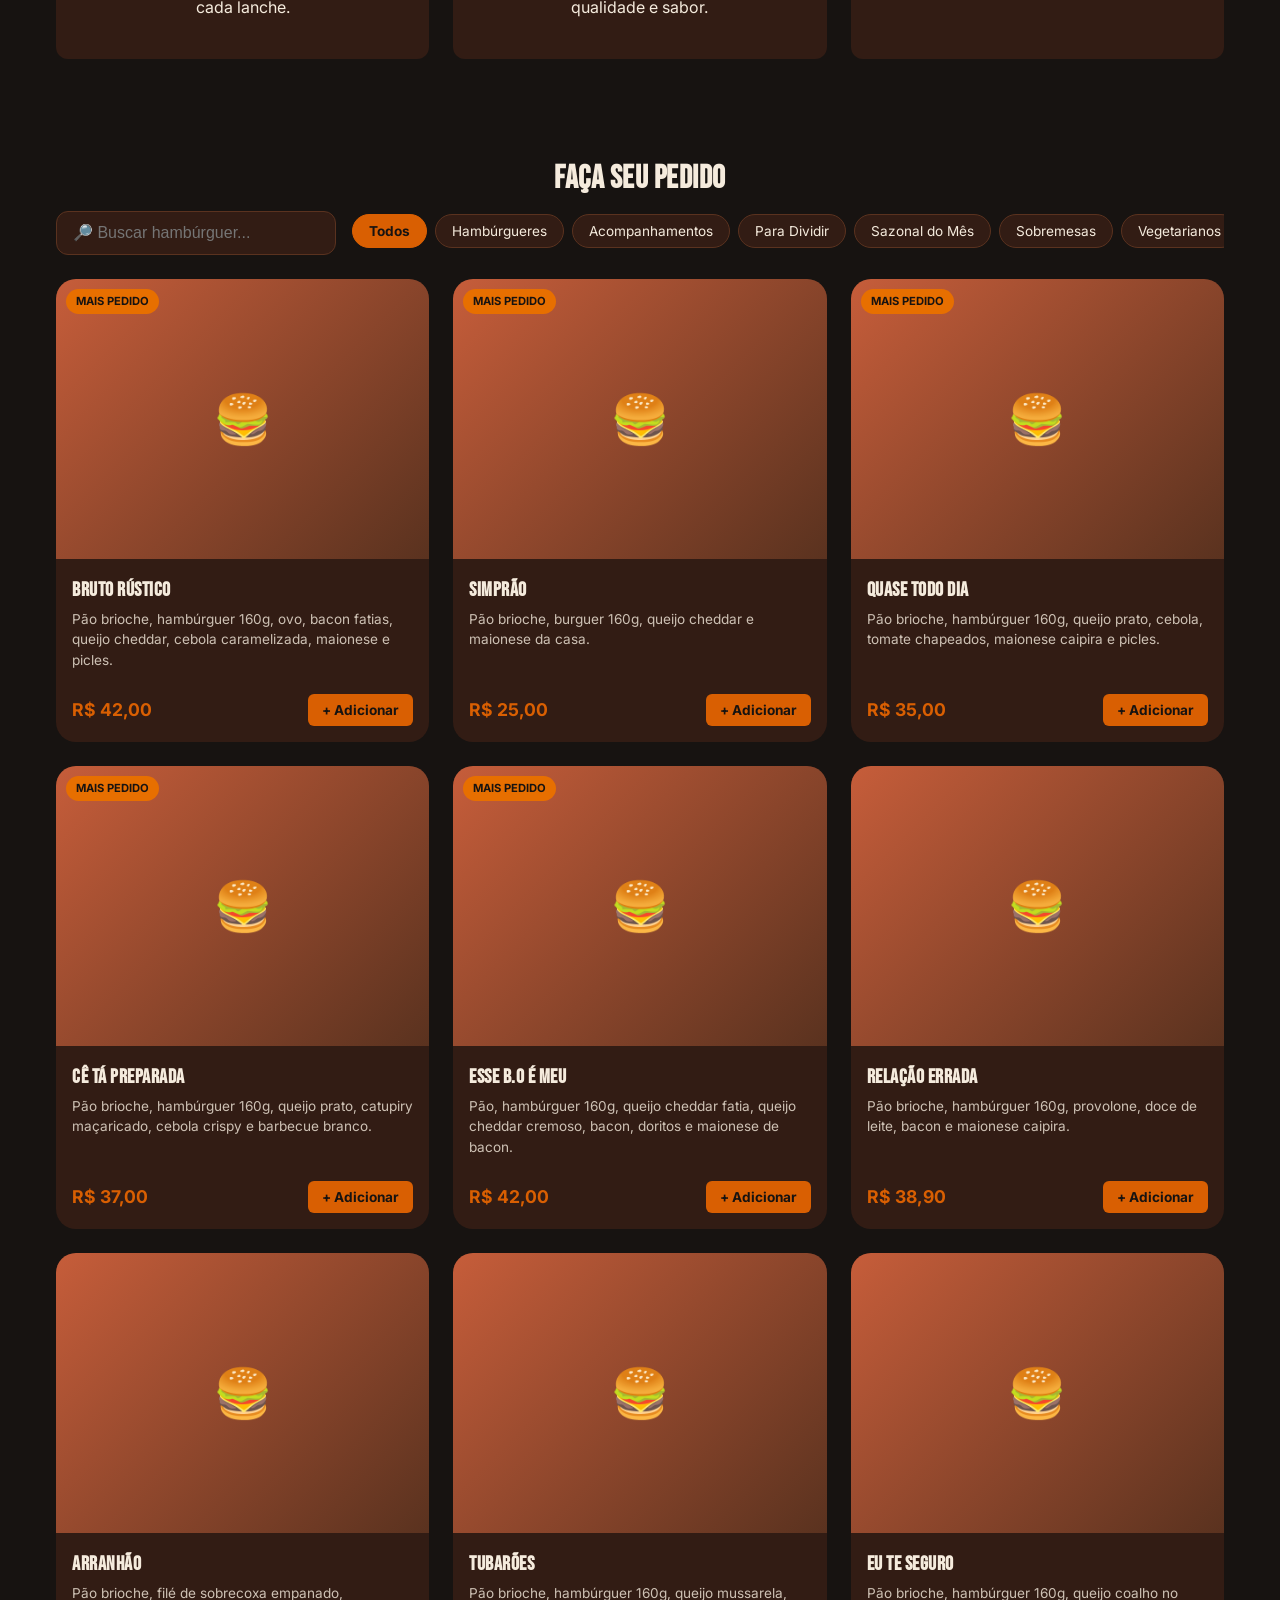
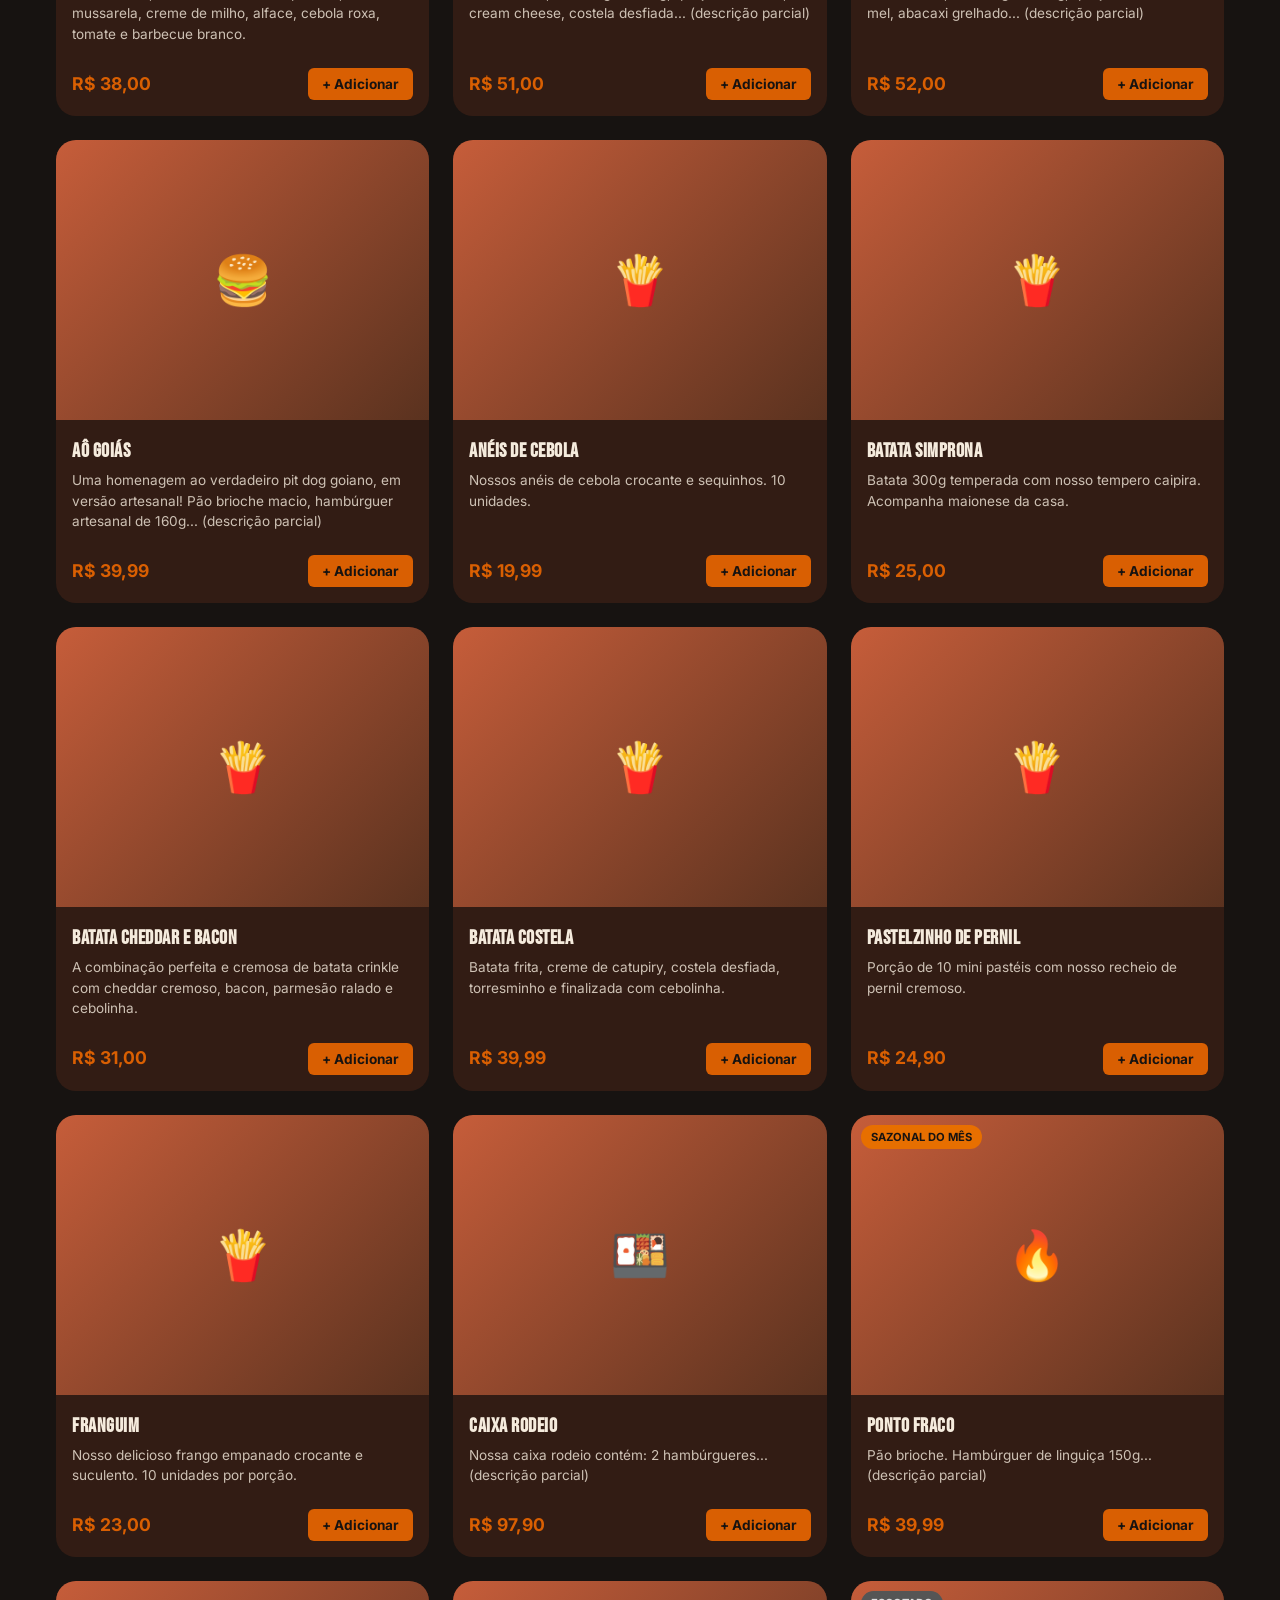
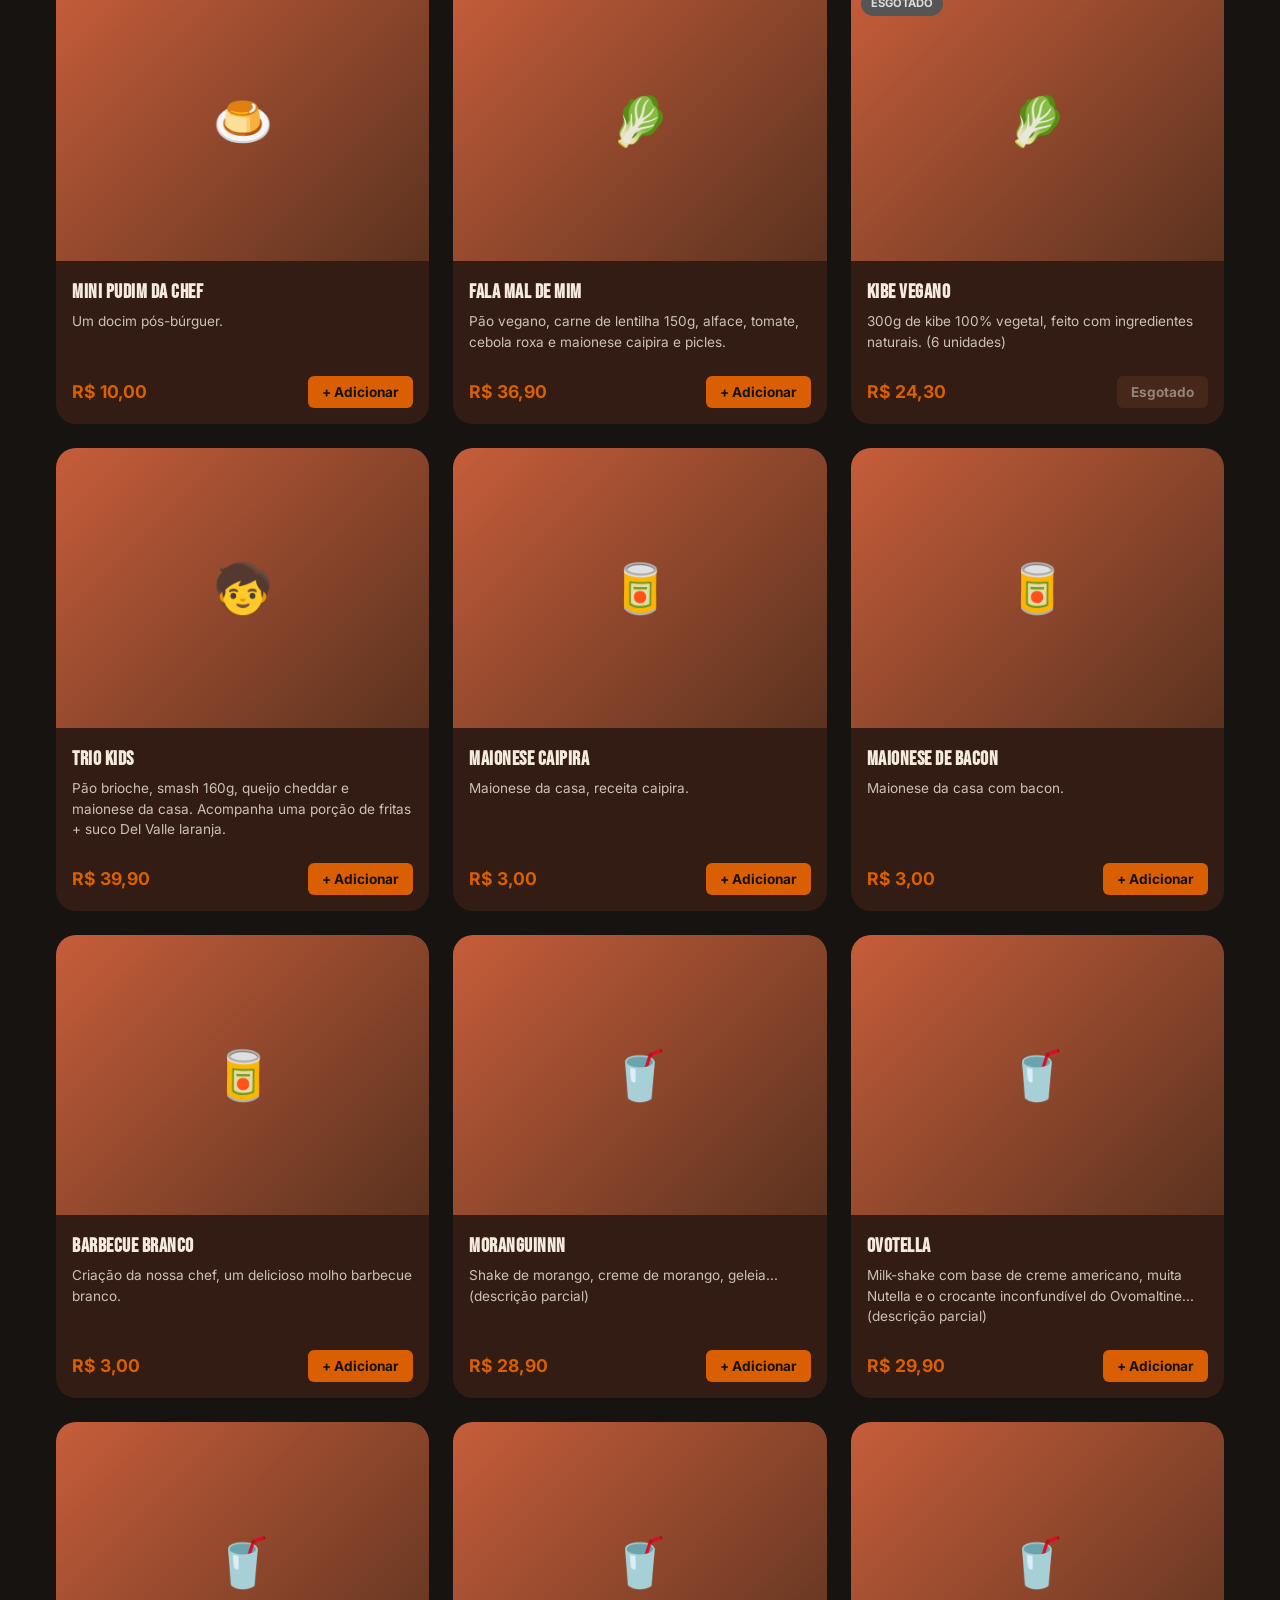
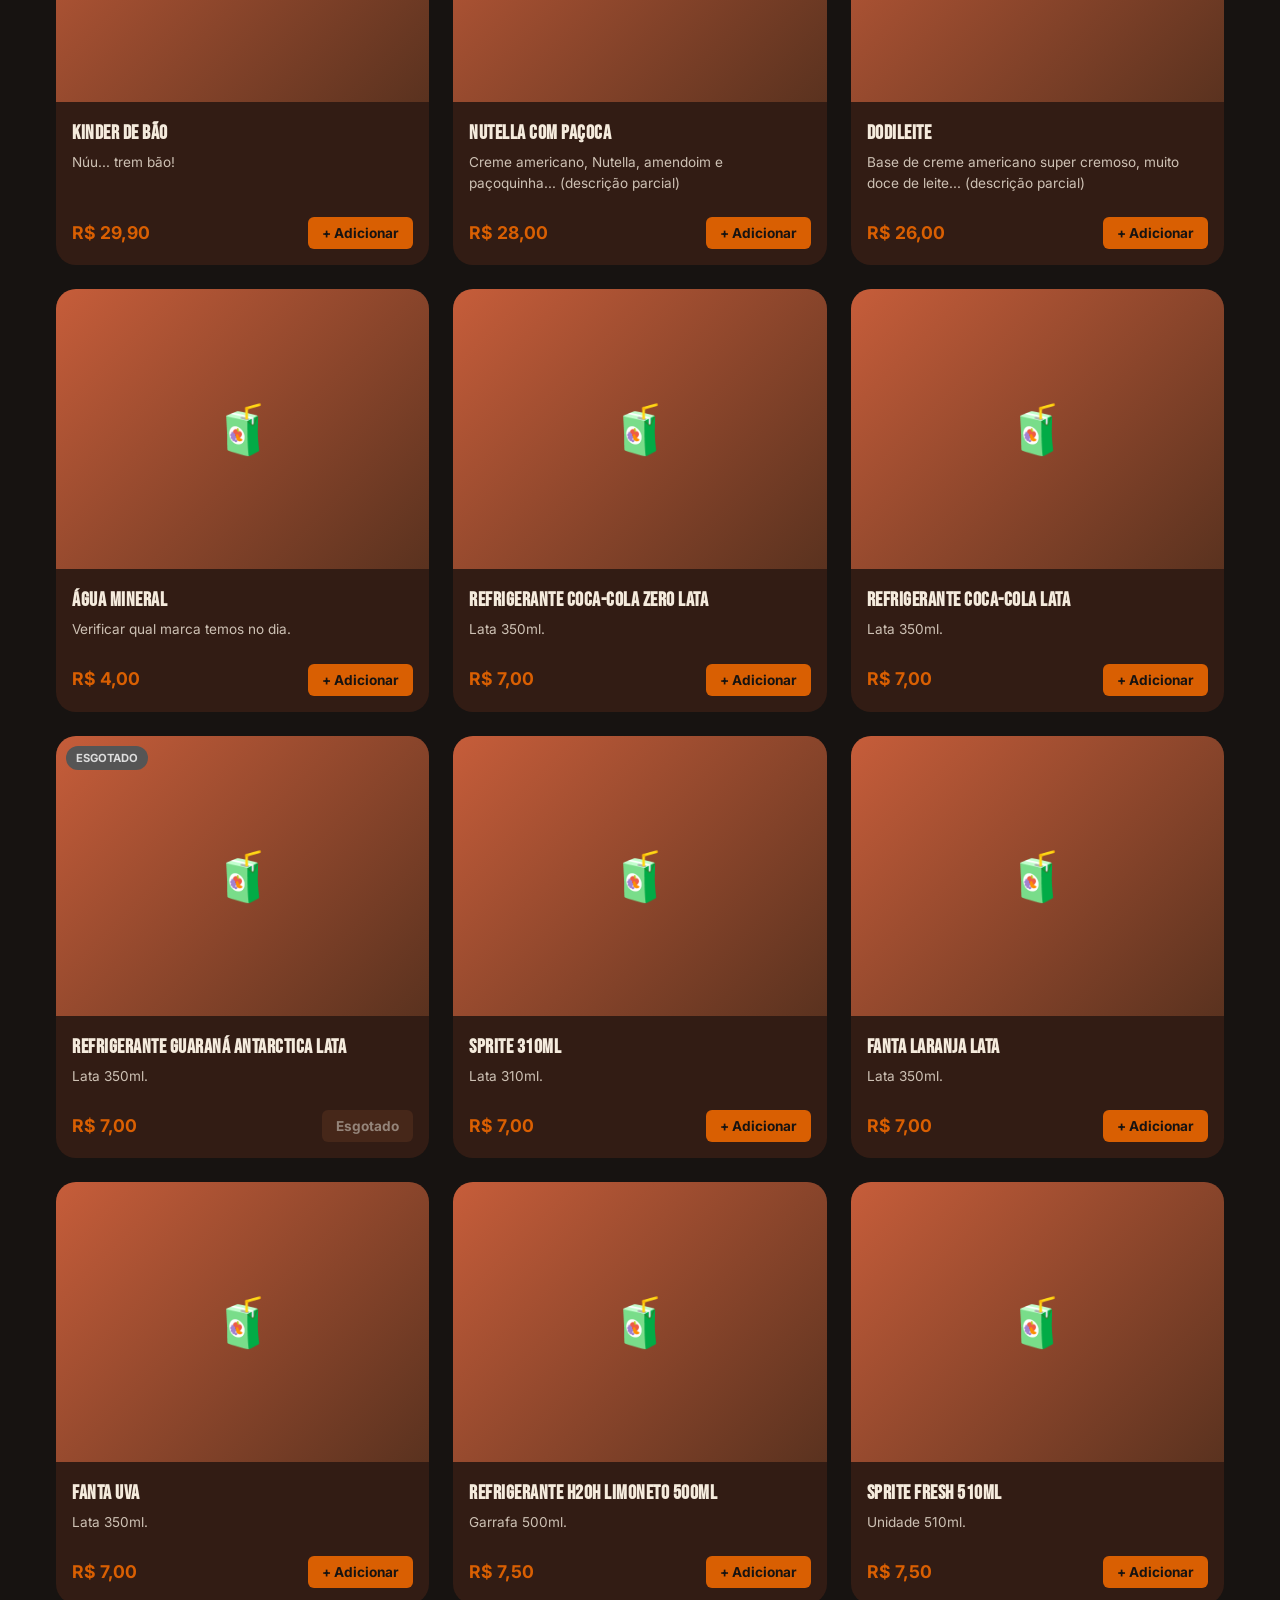
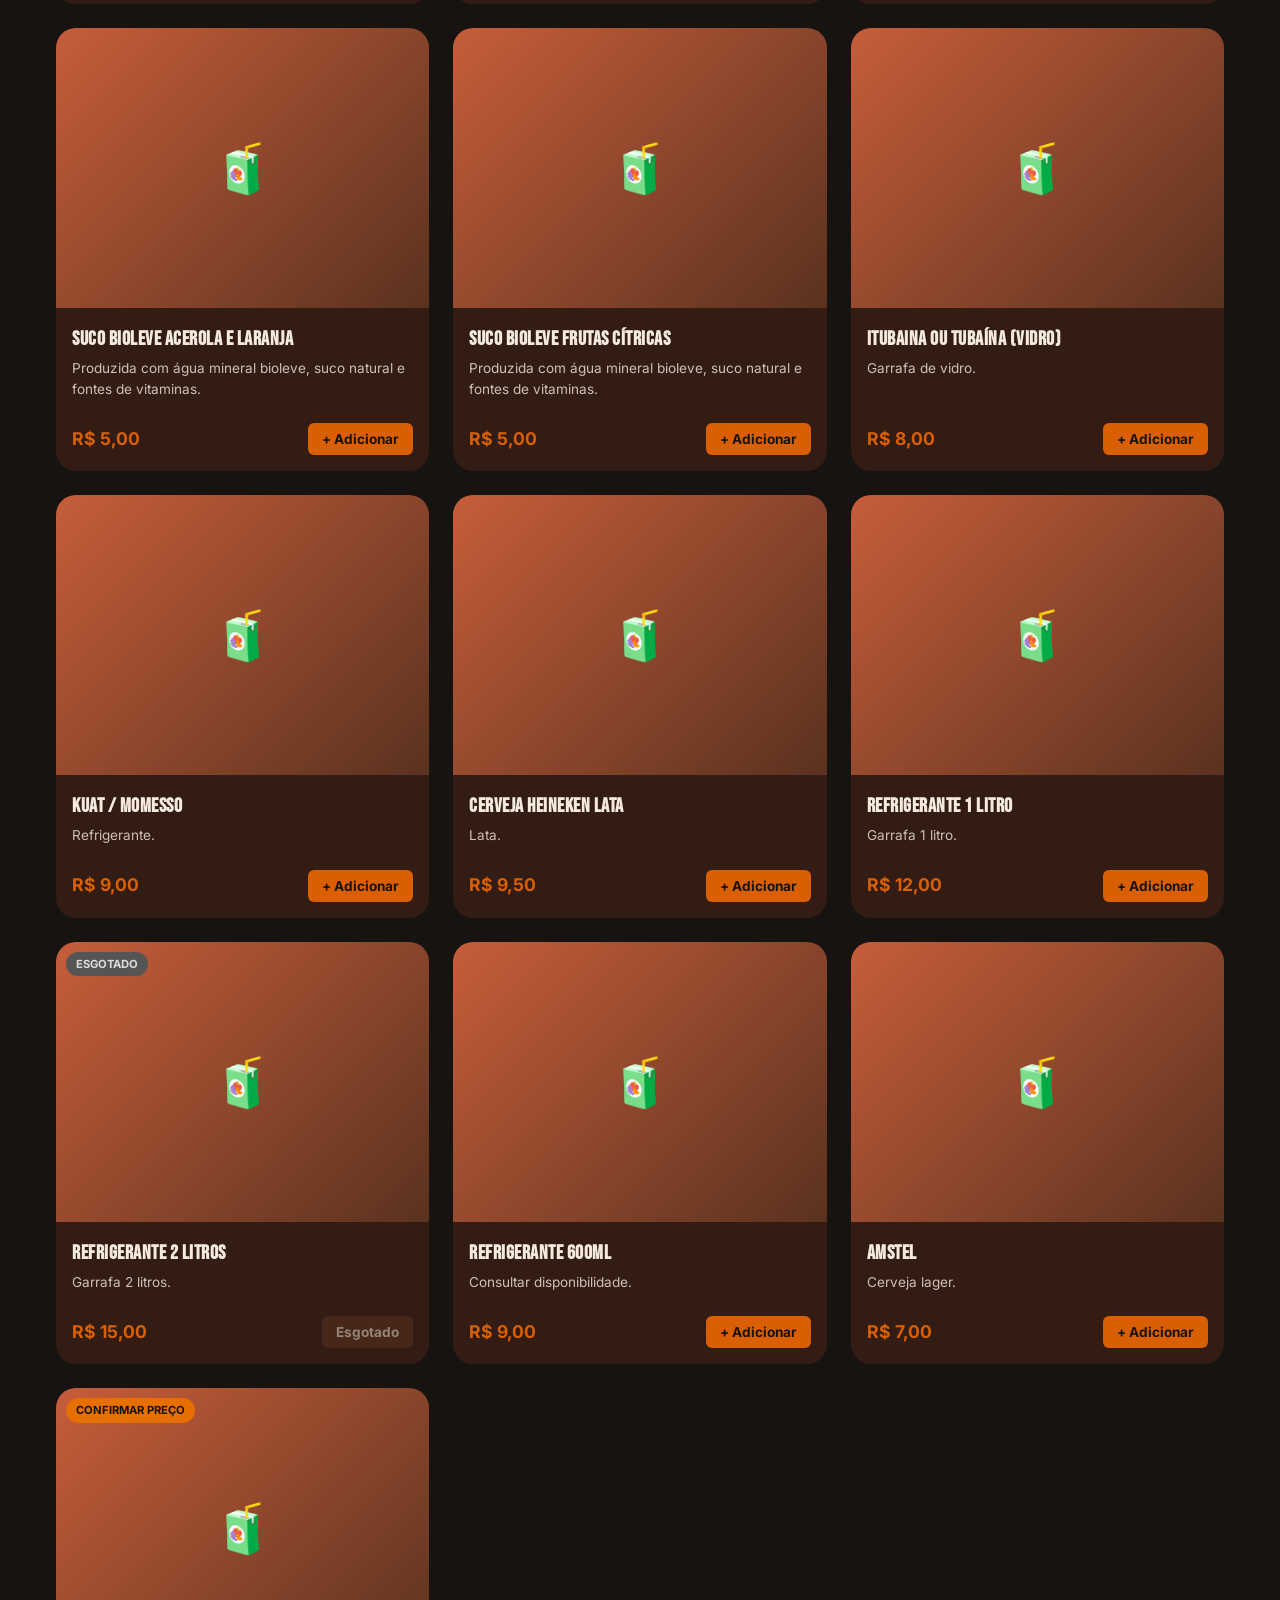
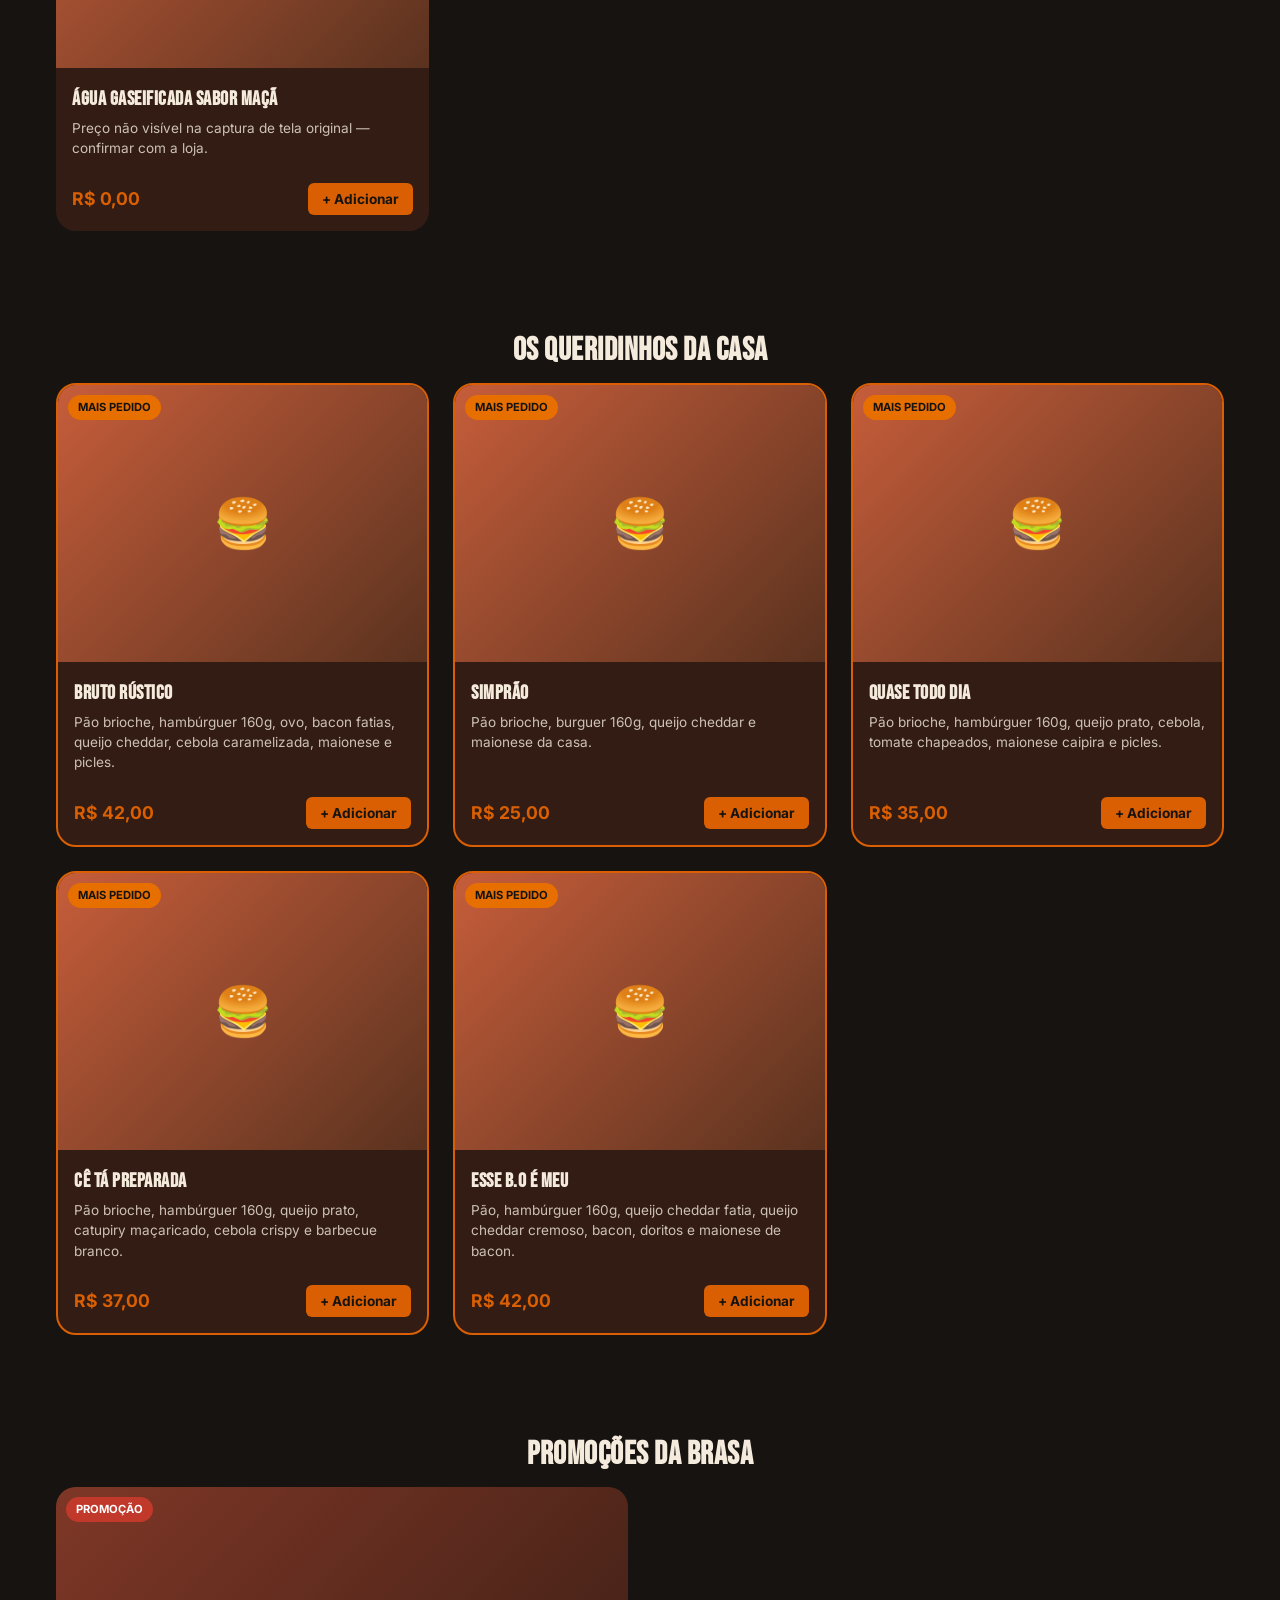
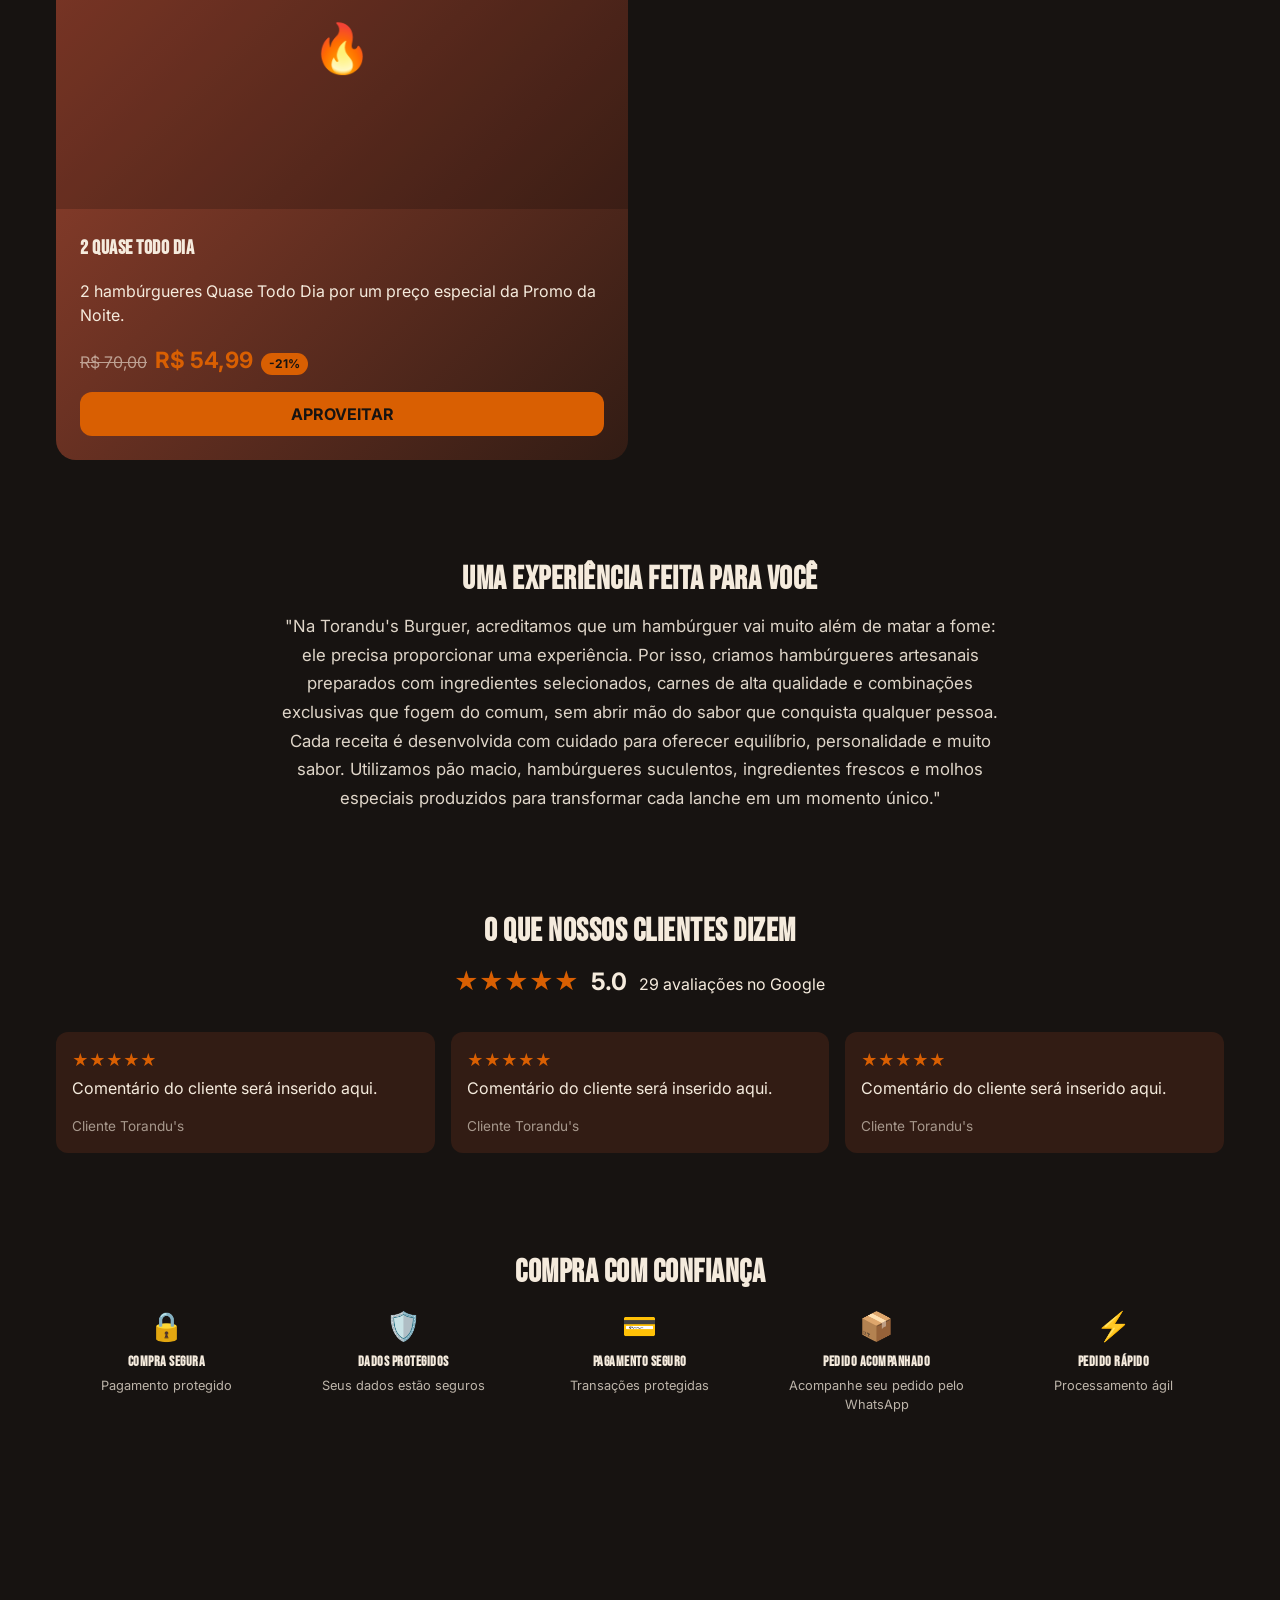
==== commit afc20ebf: "feat: add benefits, about, reviews, and trust badge sections Co-Authored-By: Claude Sonnet 5 <norepl" ====
--- a/index.html
+++ b/index.html
@@ -67,7 +67,18 @@
       </div>
     </section>
 
-    <section id="diferenciais" class="section"><div class="container"><!-- TASK 9 --></div></section>
+    <section id="diferenciais" class="section"><div class="container">
+      <h2 class="section-title">MAIS QUE UM HAMBÚRGUER</h2>
+      <p class="section-subtitle">Na Torandu's Burguer, acreditamos que um hambúrguer vai muito além de matar a fome: ele precisa proporcionar uma experiência.</p>
+      <div class="benefits-grid">
+        <div class="benefit-card"><span class="benefit-card__icon">🔥</span><h3>FEITO NA BRASA</h3><p>Preparação com foco em sabor, suculência e personalidade.</p></div>
+        <div class="benefit-card"><span class="benefit-card__icon">🥩</span><h3>CARNE DE QUALIDADE</h3><p>Hambúrgueres preparados com carnes selecionadas.</p></div>
+        <div class="benefit-card"><span class="benefit-card__icon">🍞</span><h3>PÃO MACIO</h3><p>Pães escolhidos para complementar cada receita.</p></div>
+        <div class="benefit-card"><span class="benefit-card__icon">🥫</span><h3>MOLHOS ESPECIAIS</h3><p>Molhos desenvolvidos para combinar com cada lanche.</p></div>
+        <div class="benefit-card"><span class="benefit-card__icon">🥬</span><h3>INGREDIENTES FRESCOS</h3><p>Ingredientes selecionados para manter qualidade e sabor.</p></div>
+        <div class="benefit-card"><span class="benefit-card__icon">🍔</span><h3>COMBINAÇÕES EXCLUSIVAS</h3><p>Receitas que fogem do comum.</p></div>
+      </div>
+    </div></section>
 
     <section id="pedidos" class="section">
       <div class="container">
@@ -94,7 +105,16 @@
       </div>
     </section>
 
-    <section id="sobre" class="section"><div class="container" id="about"><!-- TASK 9 --></div></section>
+    <section id="sobre" class="section"><div class="container" id="about">
+      <h2 class="section-title">UMA EXPERIÊNCIA FEITA PARA VOCÊ</h2>
+      <p class="about-text">
+        "Na Torandu's Burguer, acreditamos que um hambúrguer vai muito além de matar a fome: ele precisa proporcionar uma experiência.
+        Por isso, criamos hambúrgueres artesanais preparados com ingredientes selecionados, carnes de alta qualidade e combinações
+        exclusivas que fogem do comum, sem abrir mão do sabor que conquista qualquer pessoa. Cada receita é desenvolvida com cuidado
+        para oferecer equilíbrio, personalidade e muito sabor. Utilizamos pão macio, hambúrgueres suculentos, ingredientes frescos
+        e molhos especiais produzidos para transformar cada lanche em um momento único."
+      </p>
+    </div></section>
 
     <section id="avaliacoes" class="section">
       <div class="container">
@@ -103,7 +123,16 @@
       </div>
     </section>
 
-    <section class="section"><div class="container" id="trust-badges"><!-- TASK 9 --></div></section>
+    <section class="section"><div class="container" id="trust-badges">
+      <h2 class="section-title">COMPRA COM CONFIANÇA</h2>
+      <div class="trust-grid">
+        <div class="trust-badge"><span>🔒</span><h4>COMPRA SEGURA</h4><p>Pagamento protegido</p></div>
+        <div class="trust-badge"><span>🛡️</span><h4>DADOS PROTEGIDOS</h4><p>Seus dados estão seguros</p></div>
+        <div class="trust-badge"><span>💳</span><h4>PAGAMENTO SEGURO</h4><p>Transações protegidas</p></div>
+        <div class="trust-badge"><span>📦</span><h4>PEDIDO ACOMPANHADO</h4><p>Acompanhe seu pedido pelo WhatsApp</p></div>
+        <div class="trust-badge"><span>⚡</span><h4>PEDIDO RÁPIDO</h4><p>Processamento ágil</p></div>
+      </div>
+    </div></section>
 
     <section id="location-section" class="section"><div class="container" id="location"><!-- TASK 10 --></div></section>
 
--- a/assets/css/styles.css
+++ b/assets/css/styles.css
@@ -266,3 +266,27 @@
 .payment-option { display: flex; align-items: center; gap: var(--space-2); padding: var(--space-2) 0; }
 .checkout-nav { display: flex; gap: var(--space-2); margin-top: var(--space-4); }
 .checkout-summary__items { list-style: none; padding: 0; margin: 0 0 var(--space-2); }
+
+/* Benefits, about, reviews, trust badges */
+.benefits-grid { display: grid; grid-template-columns: 1fr; gap: var(--space-4); }
+.benefit-card { background: var(--color-brown-dark); border-radius: var(--radius-md); padding: var(--space-4); text-align: center; transition: transform 0.2s ease; }
+.benefit-card:hover { transform: translateY(-4px); }
+.benefit-card__icon { font-size: 2rem; display: block; margin-bottom: var(--space-2); }
+
+.about-text { max-width: 720px; margin: 0 auto; font-size: 1.05rem; line-height: 1.7; opacity: 0.9; text-align: center; }
+
+.reviews-grid { display: grid; grid-template-columns: 1fr; gap: var(--space-3); }
+.reviews-summary { grid-column: 1/-1; text-align: center; margin-bottom: var(--space-3); }
+.reviews-summary__stars { color: var(--color-orange-burnt); font-size: 1.5rem; }
+.reviews-summary__score { font-weight: 700; font-size: 1.5rem; margin: 0 var(--space-2); }
+.review-card { background: var(--color-brown-dark); border-radius: var(--radius-md); padding: var(--space-3); }
+.review-card__stars { color: var(--color-orange-burnt); margin: 0 0 4px; }
+.review-card__author { opacity: 0.6; font-size: 0.85rem; margin: 0; }
+
+.trust-grid { display: grid; grid-template-columns: repeat(2, 1fr); gap: var(--space-3); text-align: center; }
+.trust-badge span { font-size: 1.75rem; }
+.trust-badge h4 { font-size: 0.9rem; margin: var(--space-1) 0 4px; }
+.trust-badge p { font-size: 0.8rem; opacity: 0.75; margin: 0; }
+
+@media (min-width: 640px) { .benefits-grid { grid-template-columns: repeat(2, 1fr); } .reviews-grid { grid-template-columns: repeat(3, 1fr); } }
+@media (min-width: 1024px) { .benefits-grid { grid-template-columns: repeat(3, 1fr); } .trust-grid { grid-template-columns: repeat(5, 1fr); } }
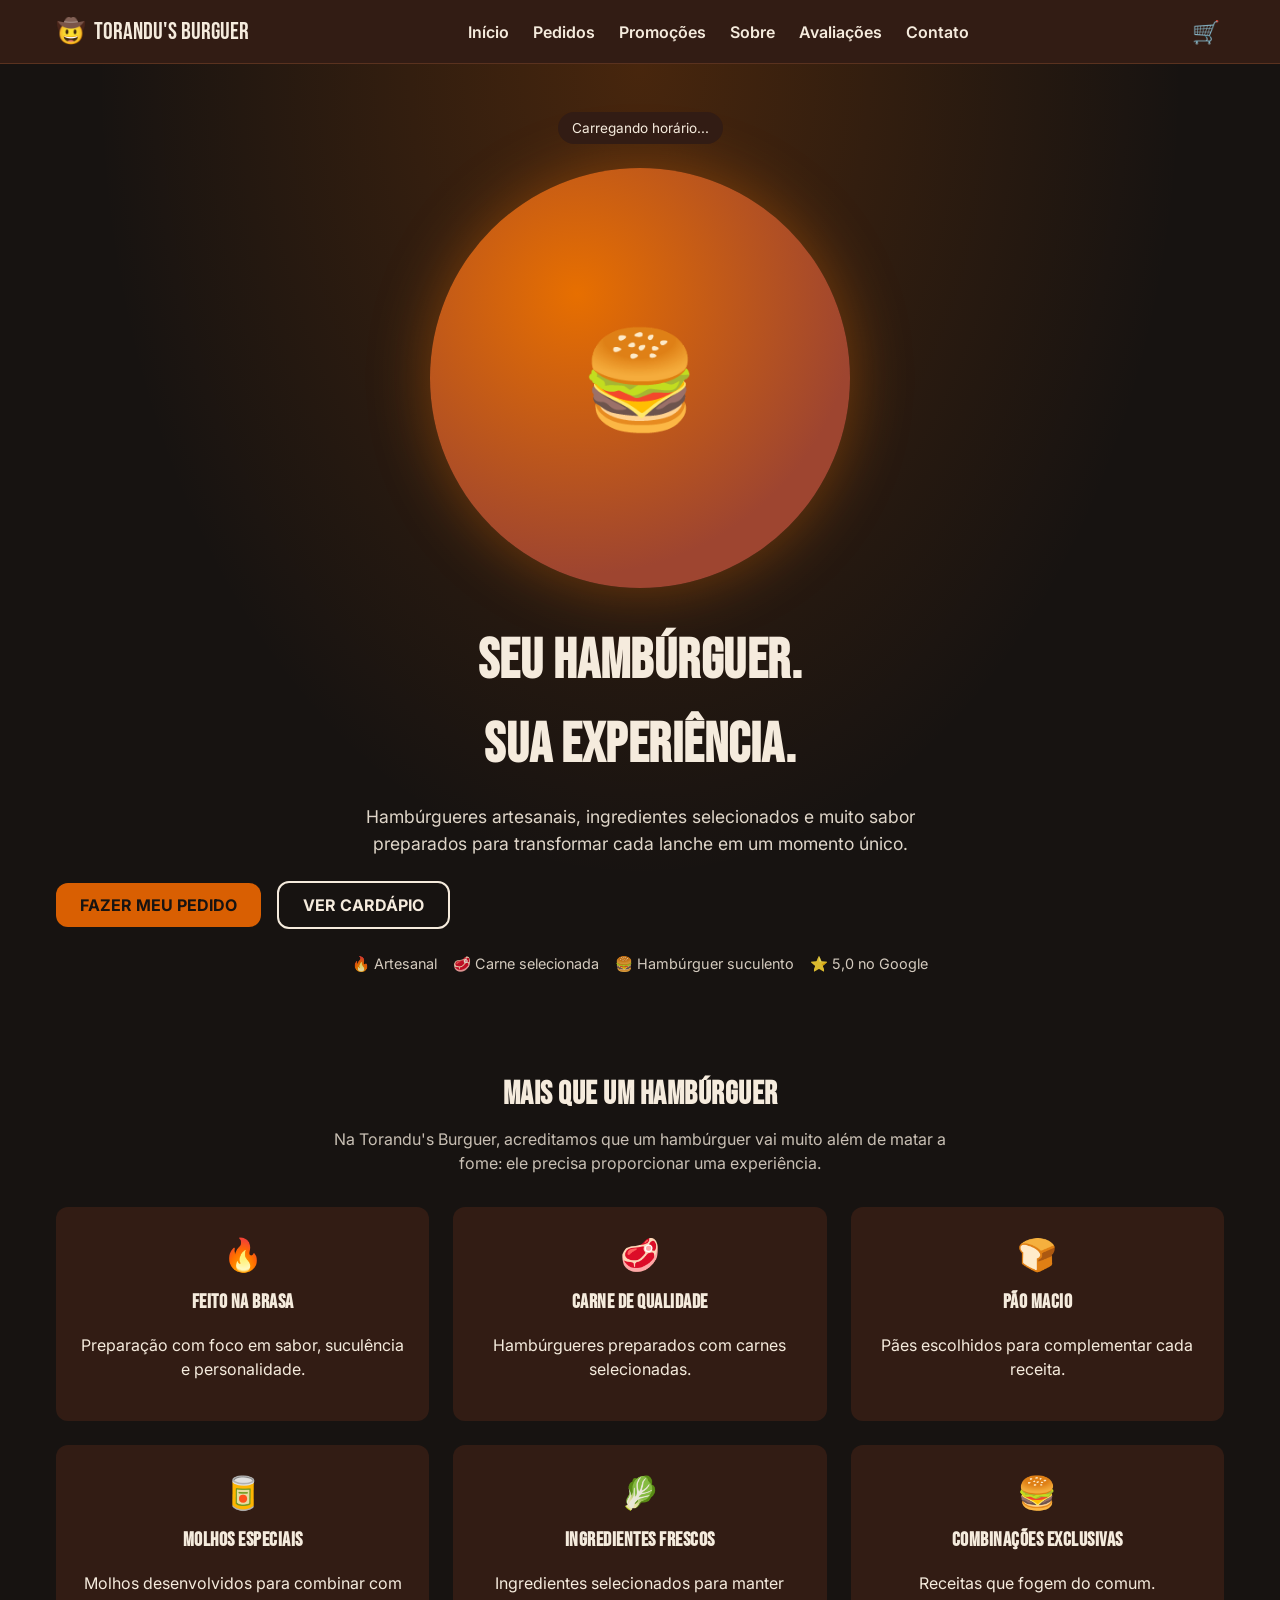
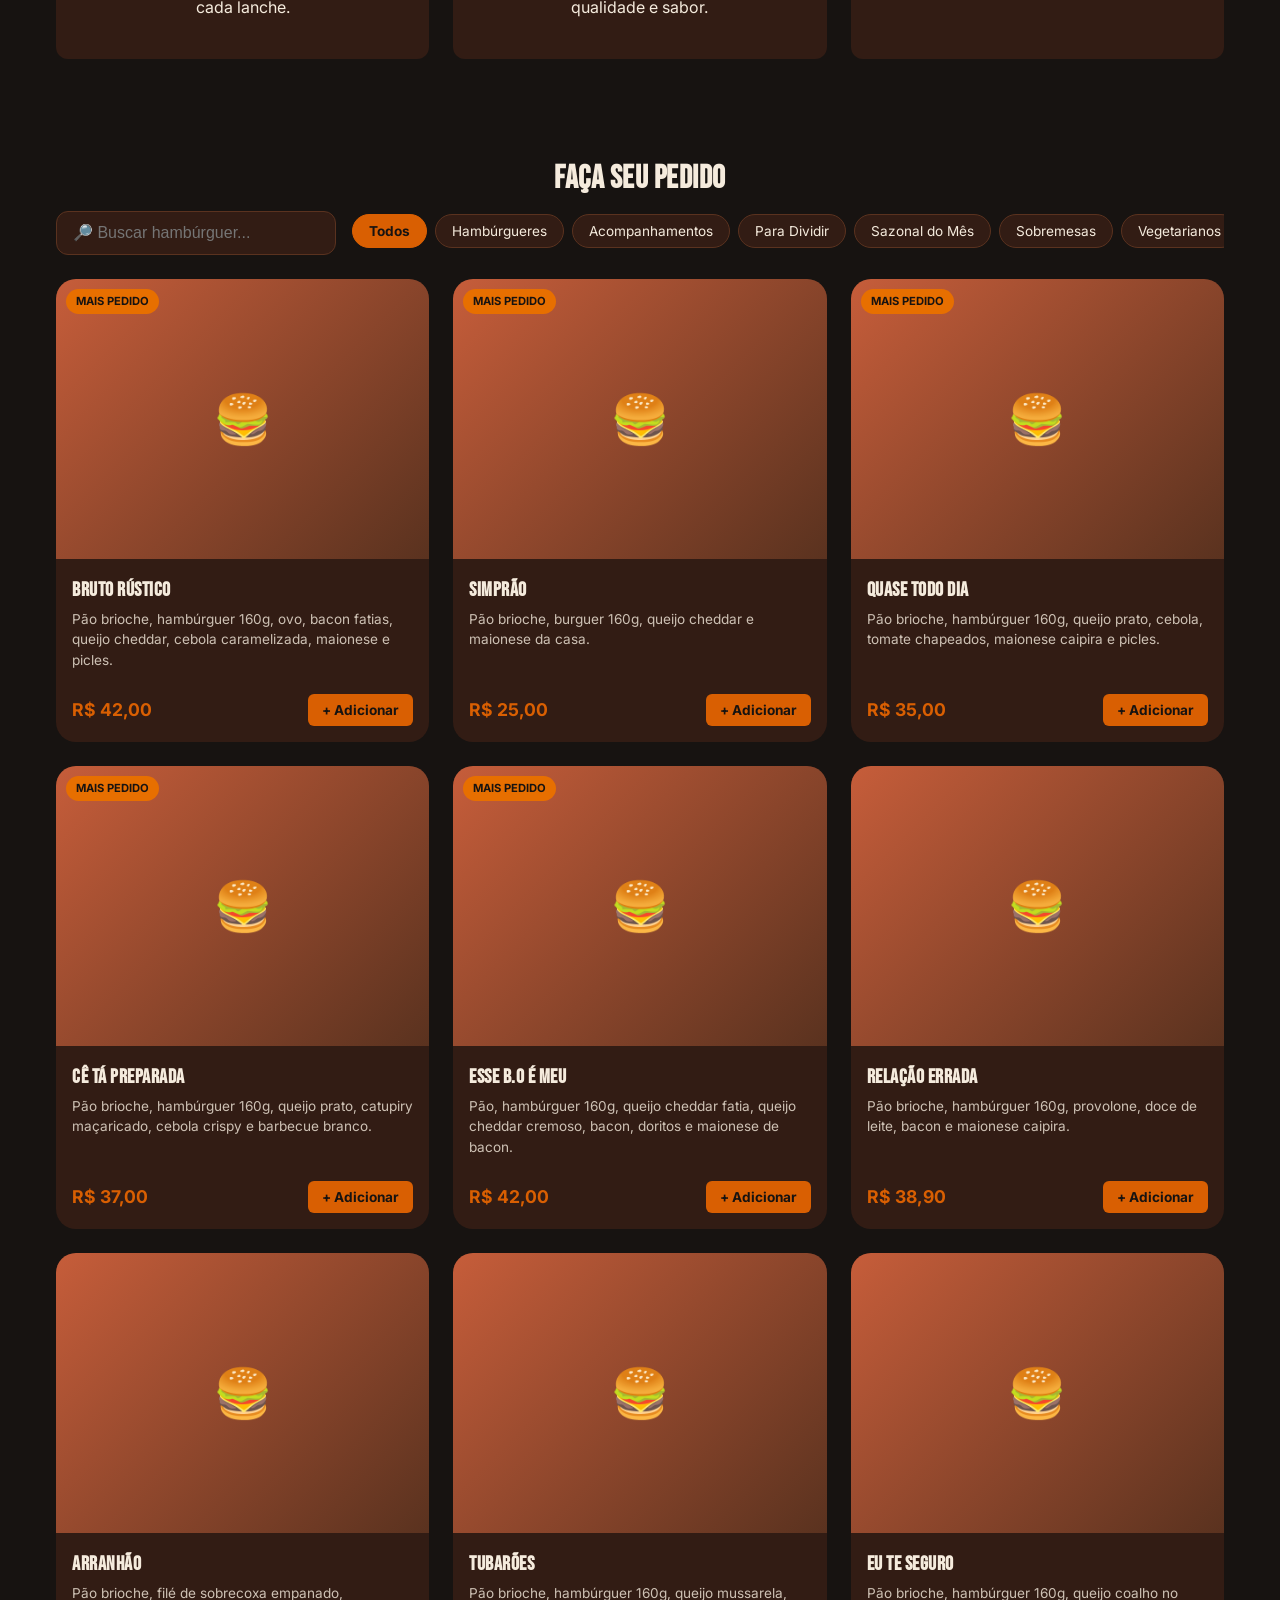
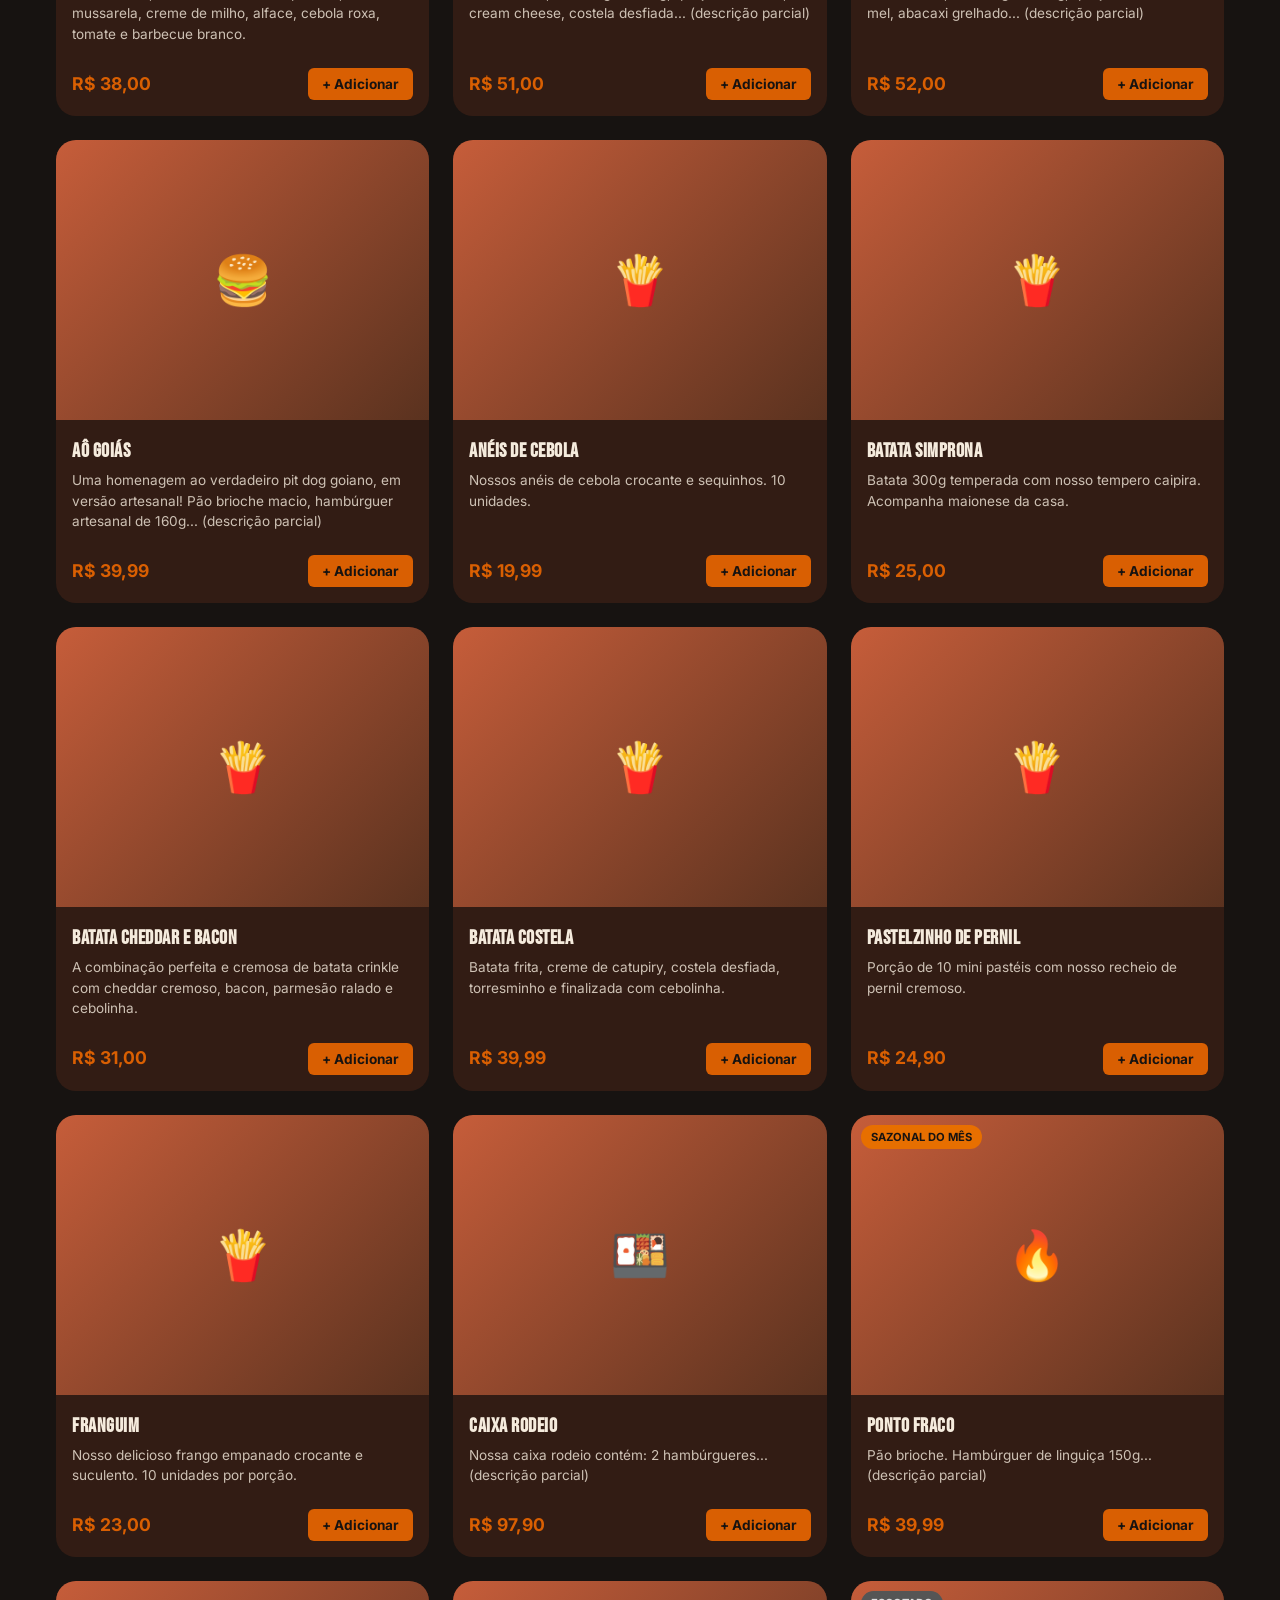
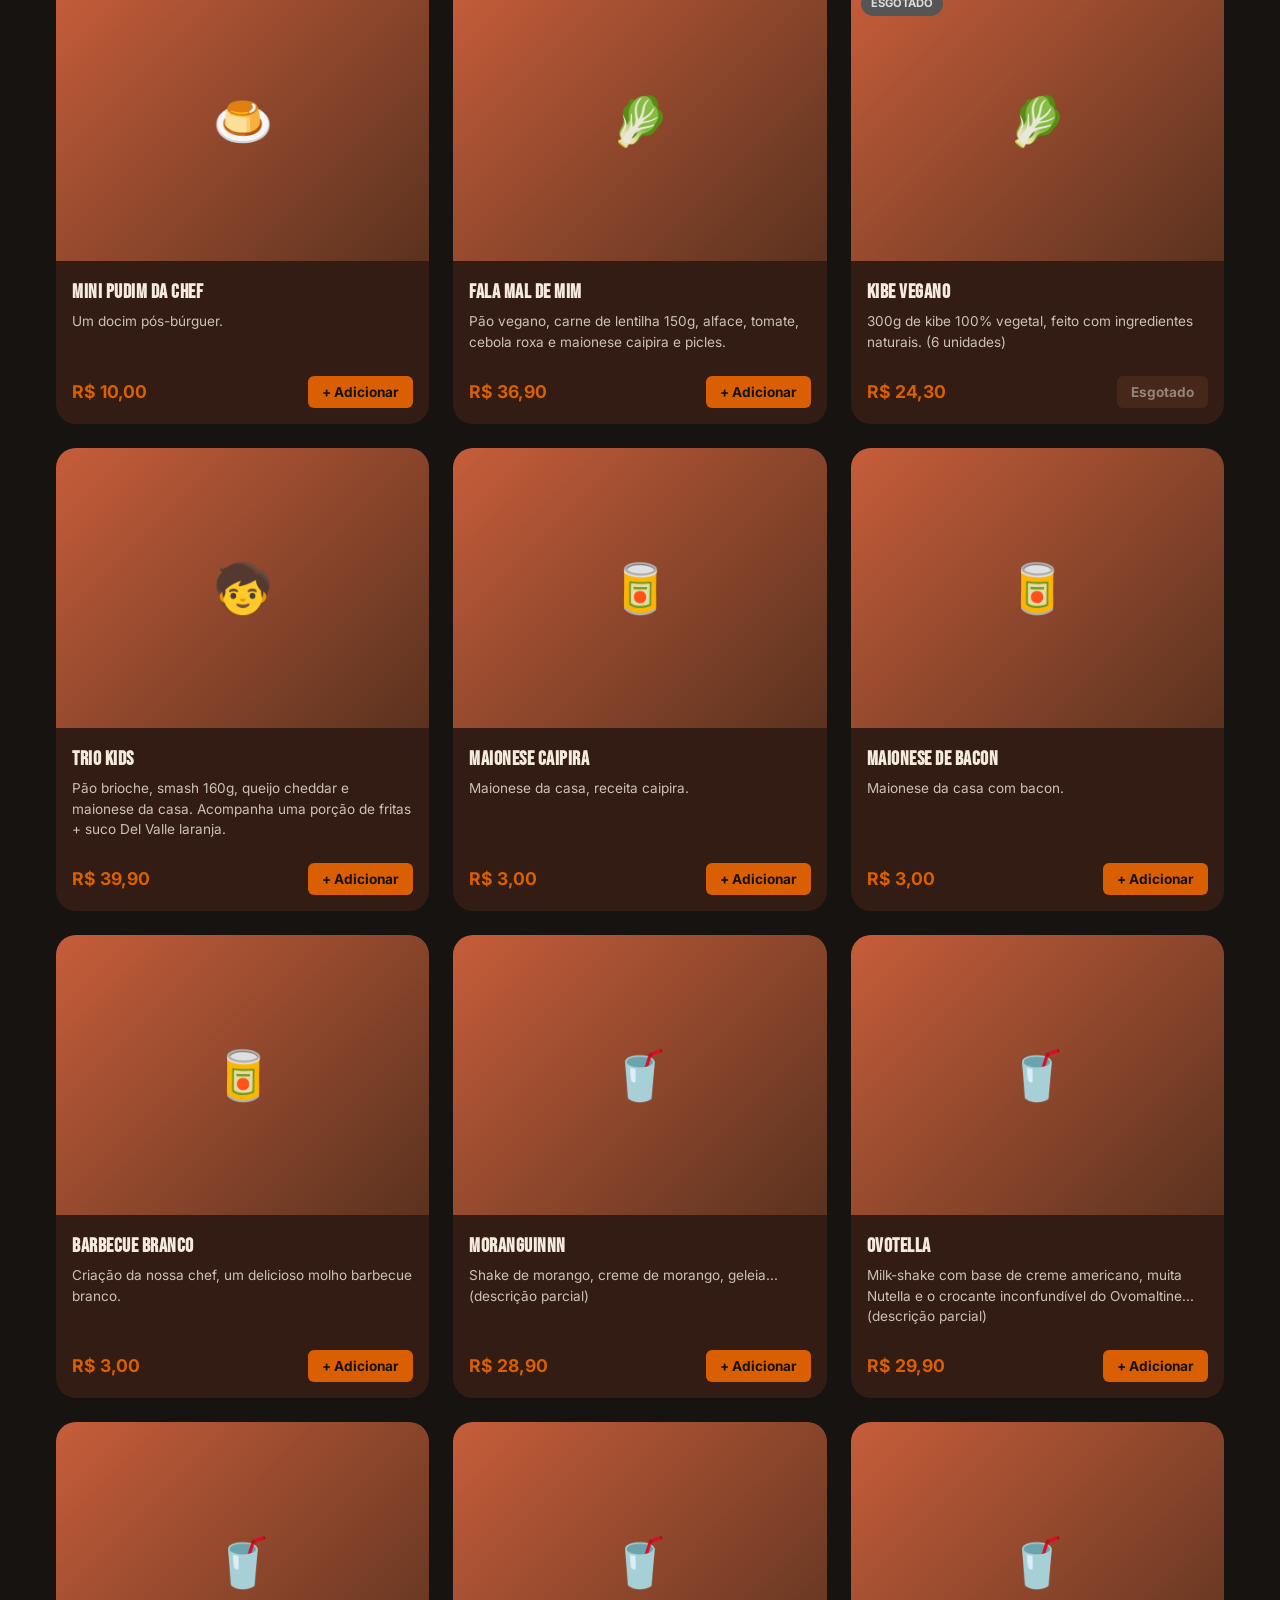
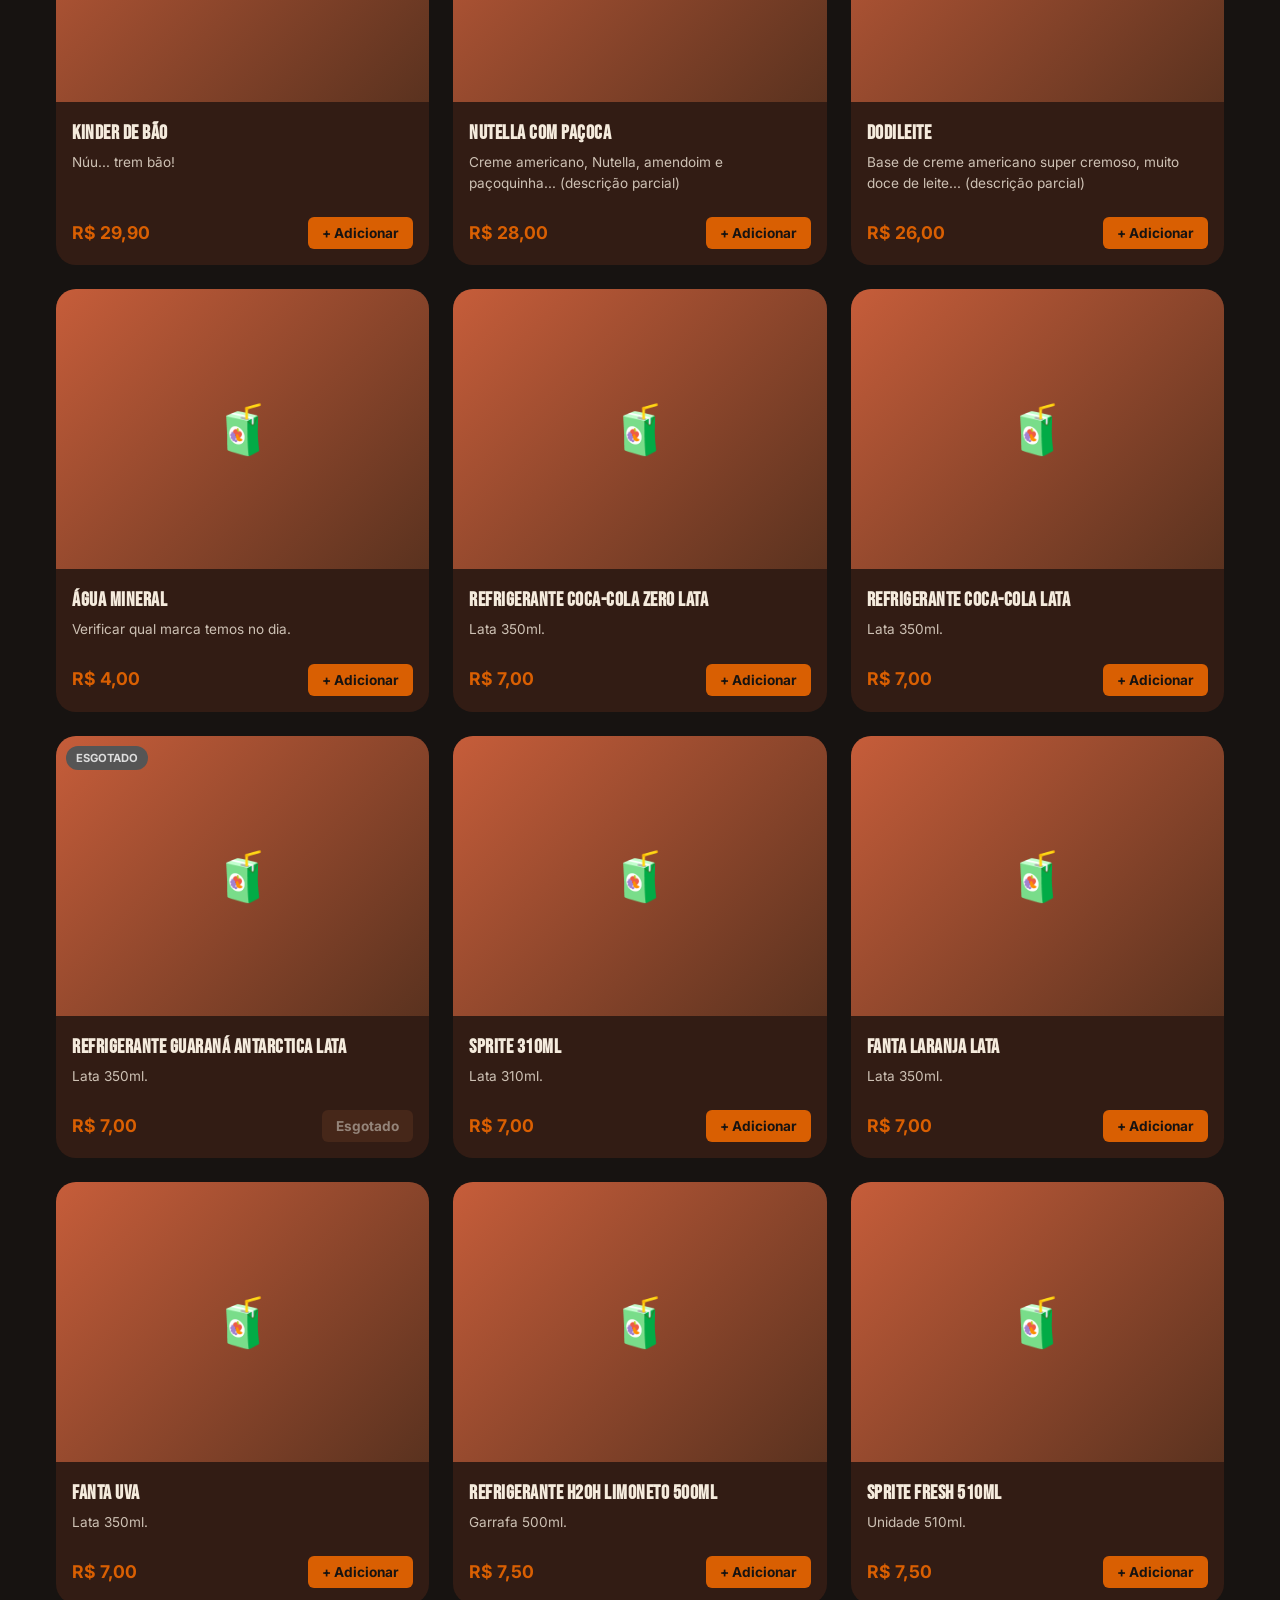
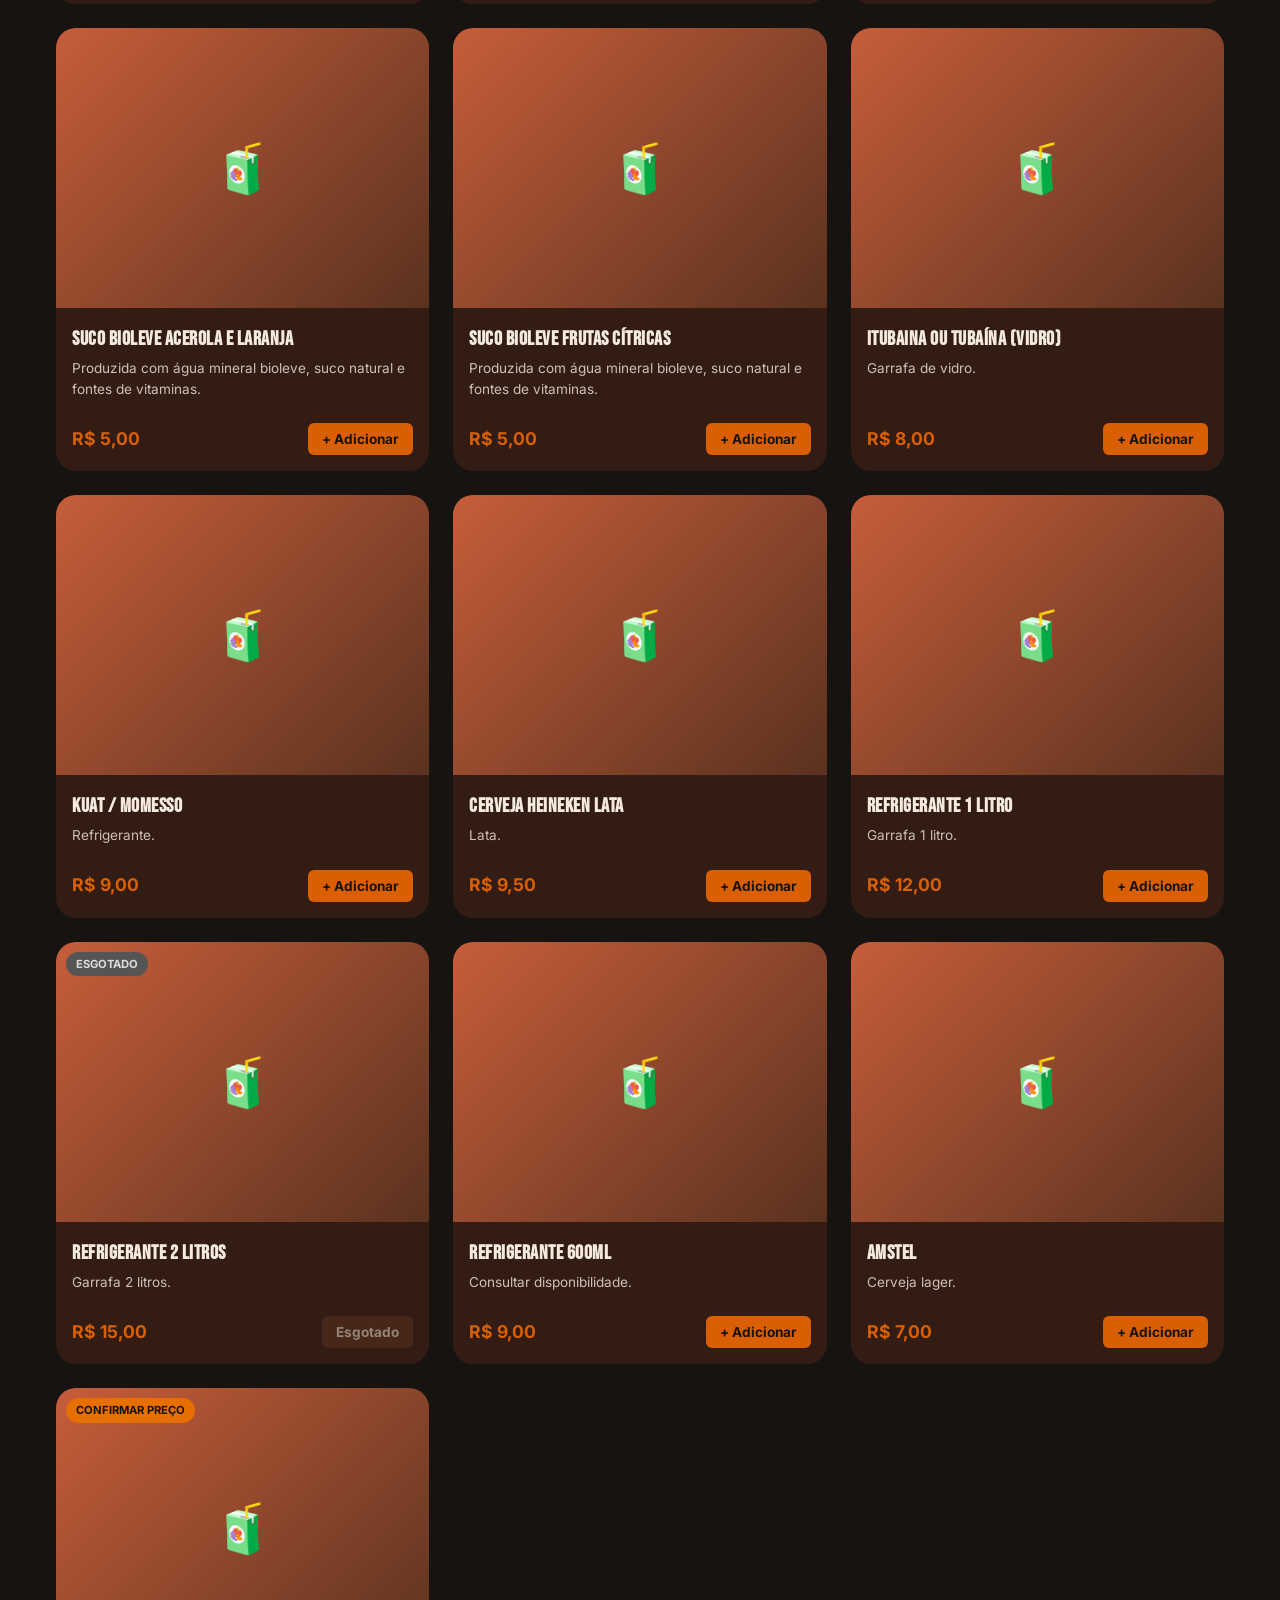
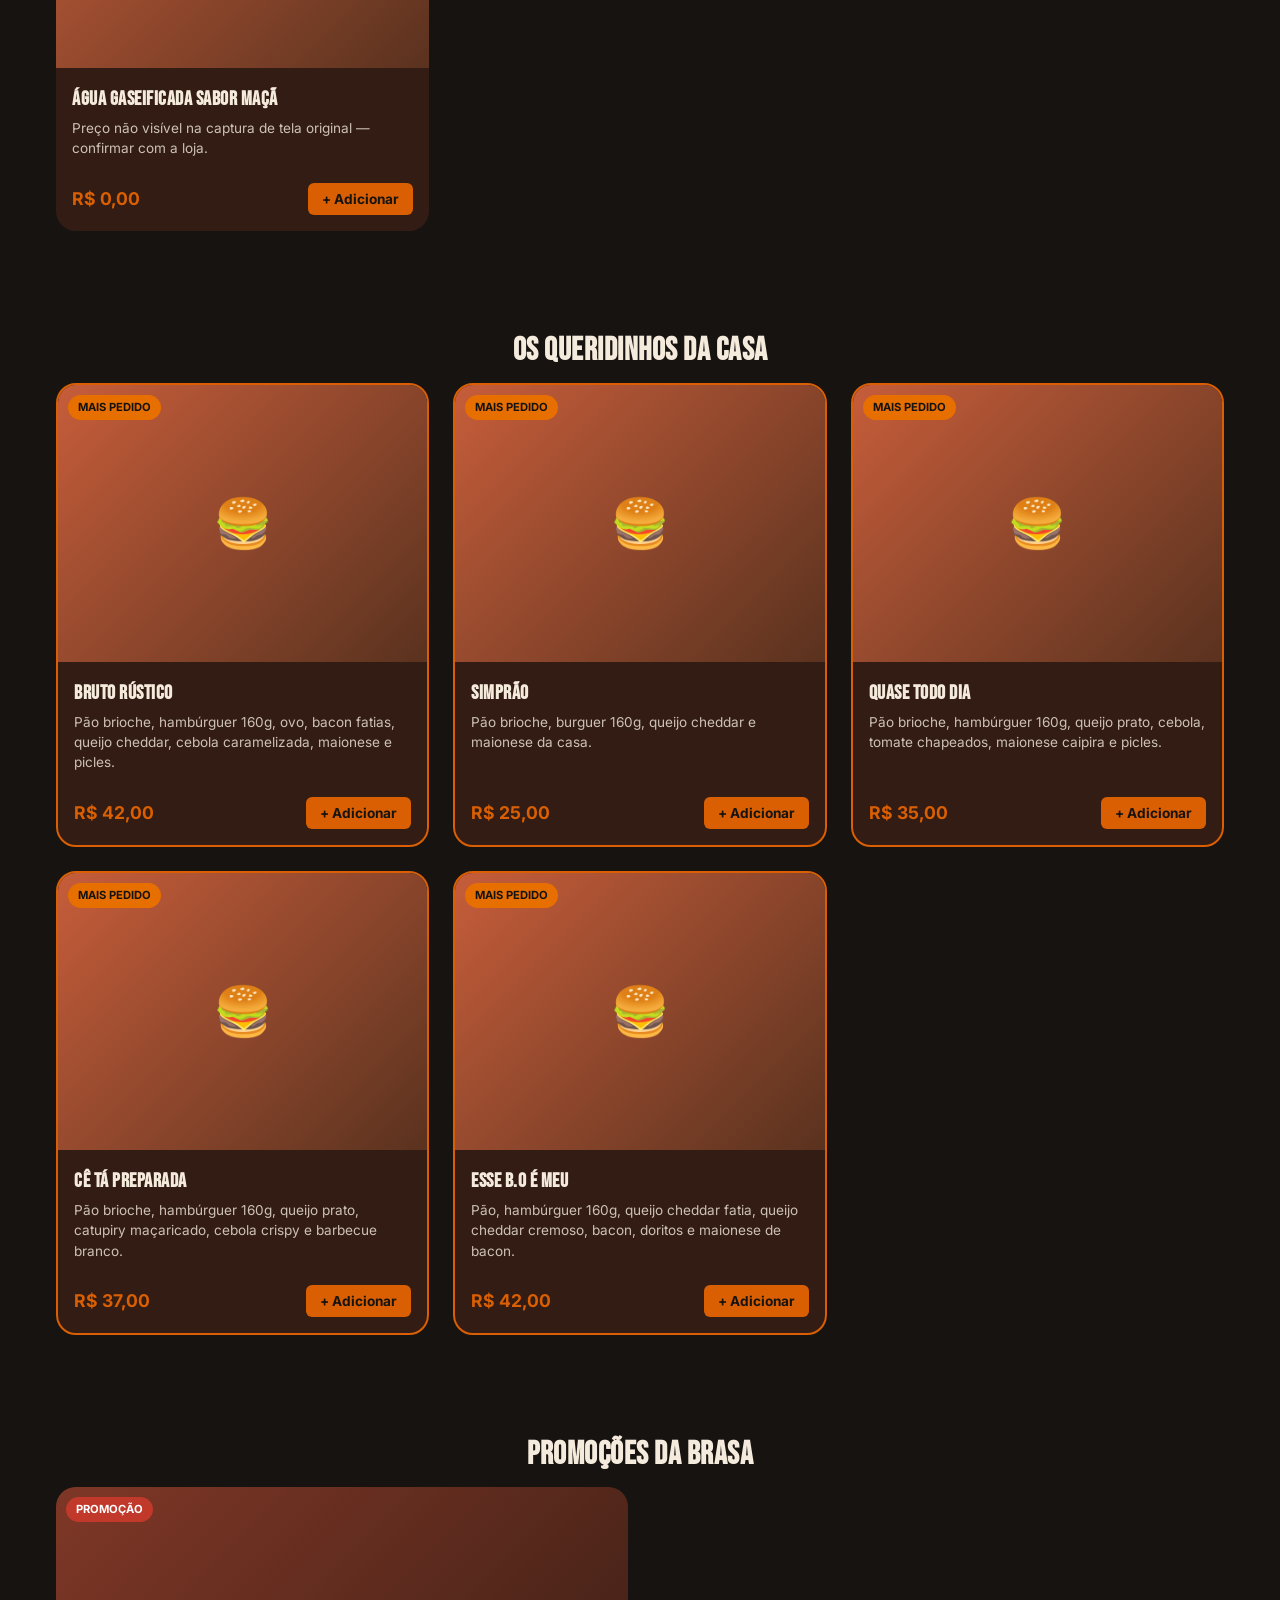
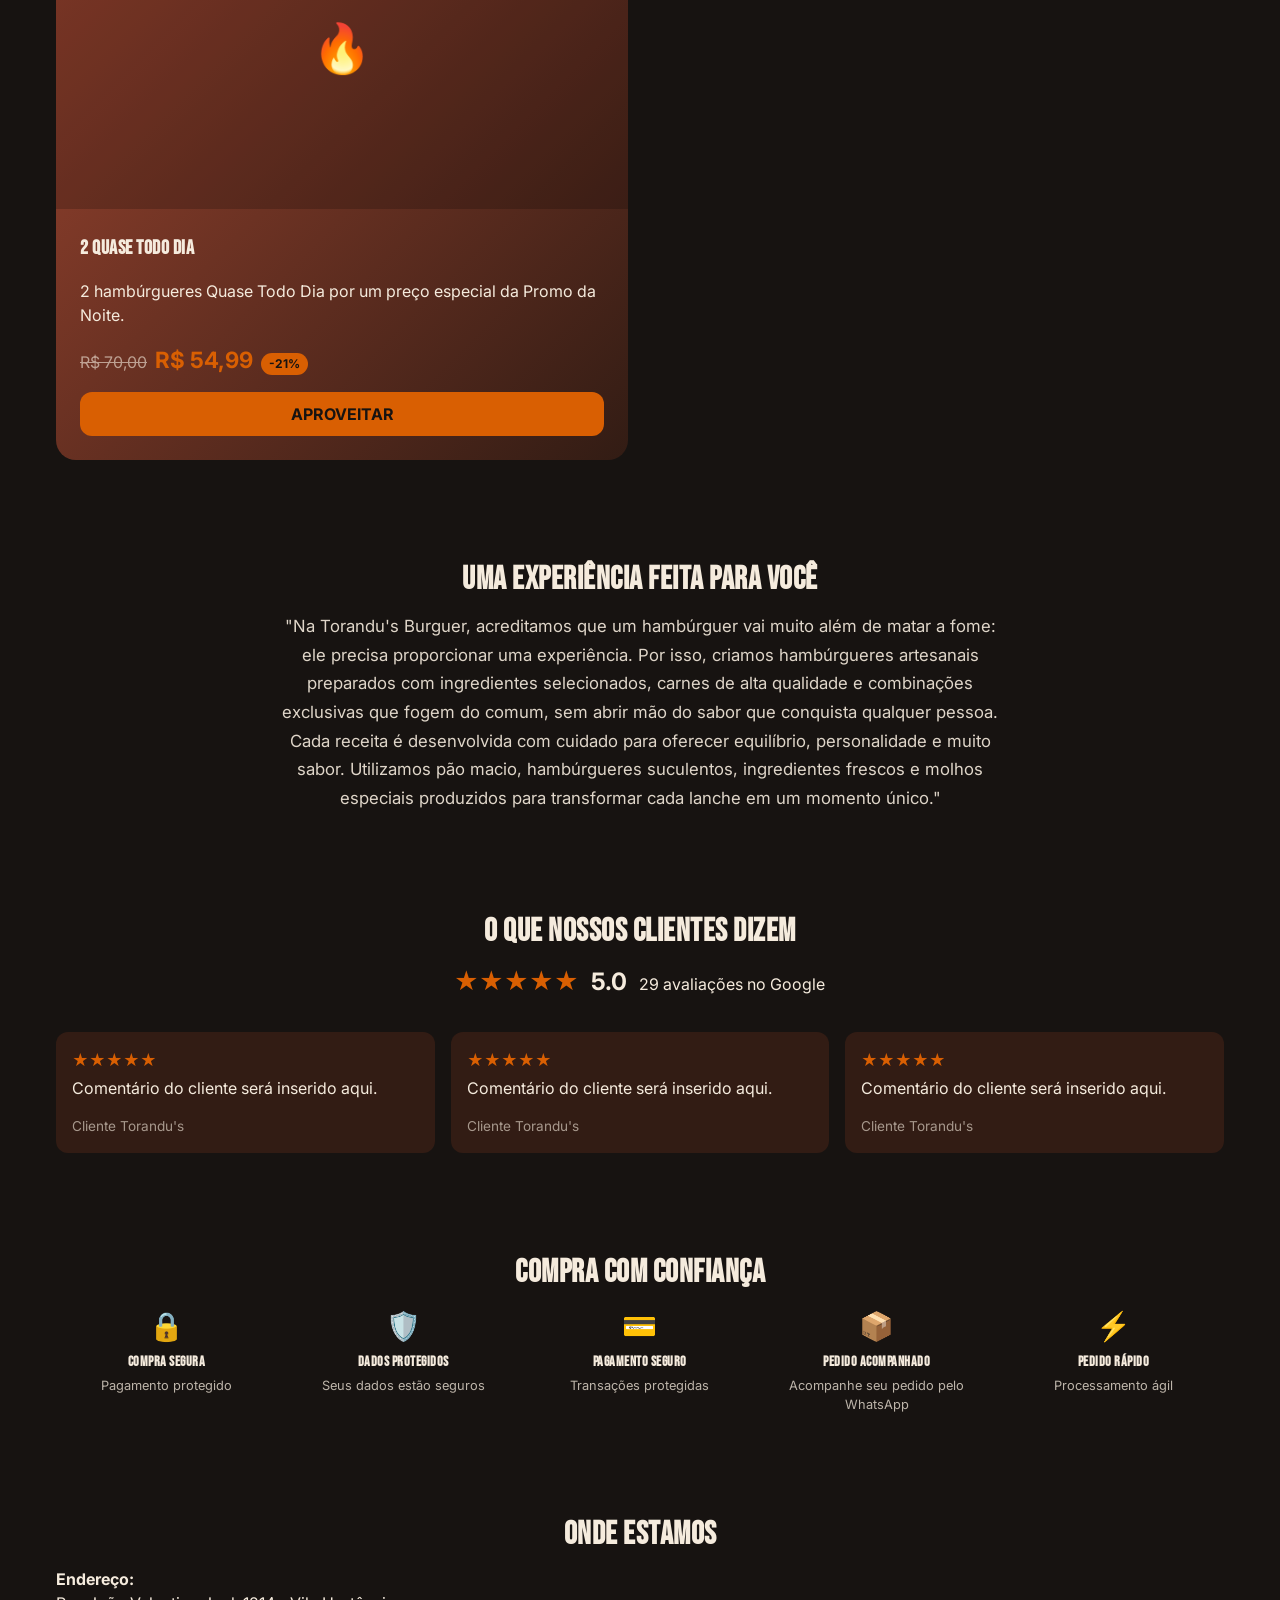
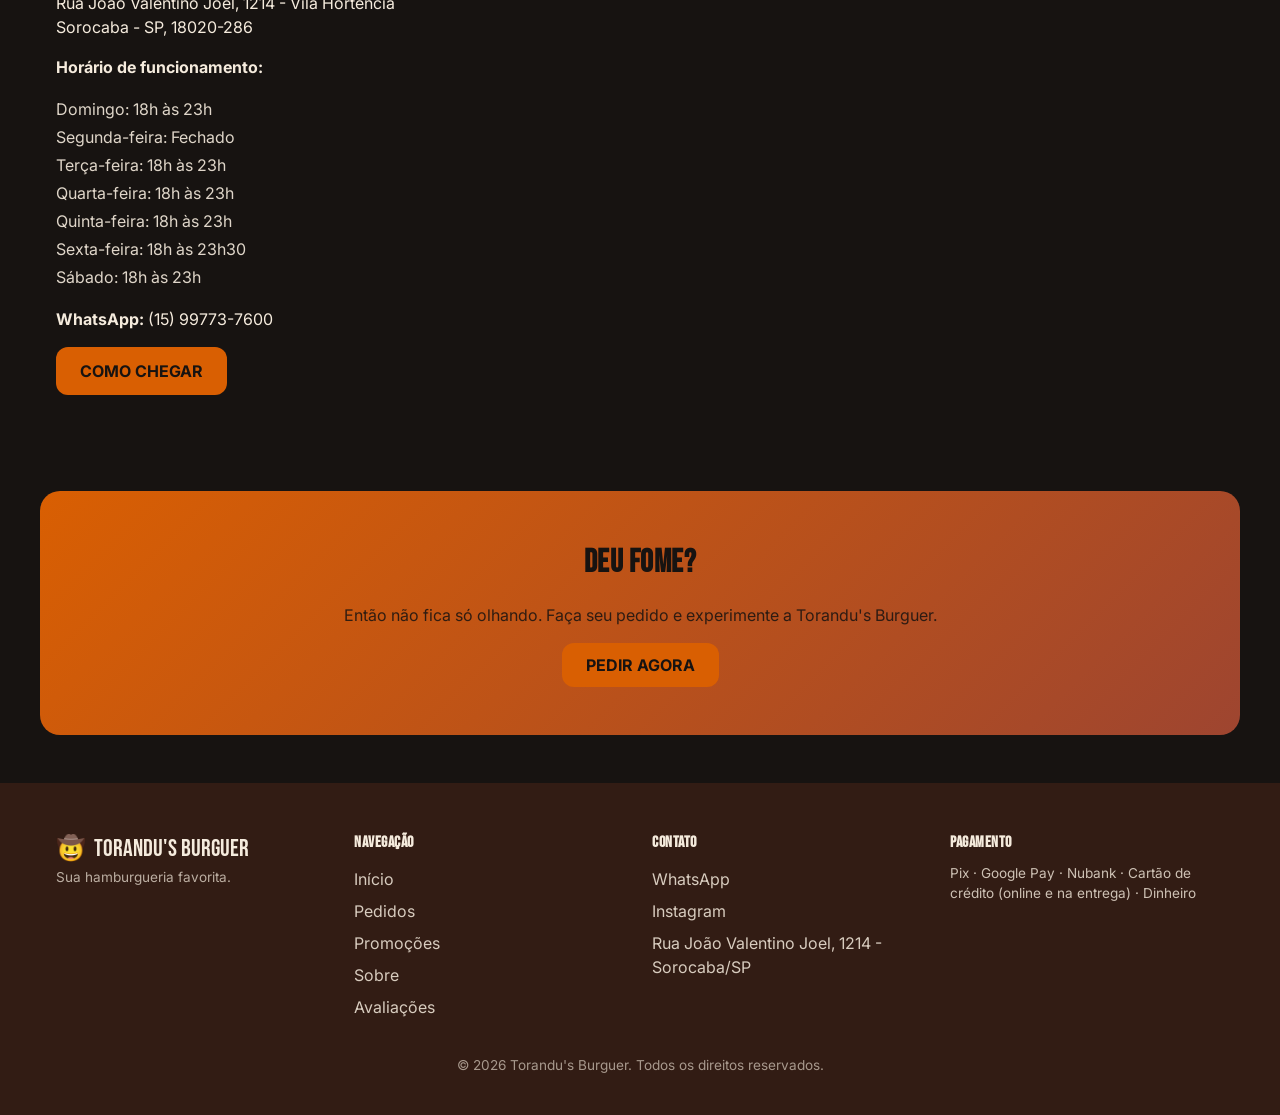
==== commit 577b5281: "feat: add location, conversion CTA, and footer sections Co-Authored-By: Claude Sonnet 5 <noreply@ant" ====
--- a/index.html
+++ b/index.html
@@ -134,12 +134,66 @@
       </div>
     </div></section>
 
-    <section id="location-section" class="section"><div class="container" id="location"><!-- TASK 10 --></div></section>
-
-    <section id="cta-final" class="section"><!-- TASK 10 --></section>
+    <section id="location-section" class="section"><div class="container" id="location">
+      <h2 class="section-title">ONDE ESTAMOS</h2>
+      <div class="location-grid">
+        <div class="location-info">
+          <p><strong>Endereço:</strong><br>Rua João Valentino Joel, 1214 - Vila Hortência<br>Sorocaba - SP, 18020-286</p>
+          <p><strong>Horário de funcionamento:</strong></p>
+          <ul class="hours-list">
+            <li>Domingo: 18h às 23h</li>
+            <li>Segunda-feira: Fechado</li>
+            <li>Terça-feira: 18h às 23h</li>
+            <li>Quarta-feira: 18h às 23h</li>
+            <li>Quinta-feira: 18h às 23h</li>
+            <li>Sexta-feira: 18h às 23h30</li>
+            <li>Sábado: 18h às 23h</li>
+          </ul>
+          <p><strong>WhatsApp:</strong> <a href="https://wa.me/5515997737600" target="_blank" rel="noopener">(15) 99773-7600</a></p>
+          <a class="btn btn--primary" href="https://www.google.com/maps/dir/?api=1&destination=Rua+Jo%C3%A3o+Valentino+Joel+1214+Vila+Hort%C3%AAncia+Sorocaba+SP+18020286" target="_blank" rel="noopener">COMO CHEGAR</a>
+        </div>
+        <iframe class="location-map" title="Mapa Torandu's Burguer" src="https://www.google.com/maps?q=Rua+Jo%C3%A3o+Valentino+Joel,+1214+-+Vila+Hort%C3%AAncia,+Sorocaba+-+SP,+18020-286&output=embed" loading="lazy" referrerpolicy="no-referrer-when-downgrade"></iframe>
+      </div>
+    </div></section>
+
+    <section id="cta-final" class="section">
+      <div class="container cta-final__inner">
+        <h2>DEU FOME?</h2>
+        <p>Então não fica só olhando. Faça seu pedido e experimente a Torandu's Burguer.</p>
+        <button class="btn btn--primary" data-scroll-to="pedidos">PEDIR AGORA</button>
+      </div>
+    </section>
   </main>
 
-  <footer class="site-footer" id="footer"><!-- TASK 10 --></footer>
+  <footer class="site-footer" id="footer">
+    <div class="container">
+      <div class="site-footer__grid">
+        <div class="site-footer__col">
+          <div class="site-header__logo"><span aria-hidden="true">🤠</span> TORANDU'S BURGUER</div>
+          <p style="opacity:0.7;font-size:0.85rem;">Sua hamburgueria favorita.</p>
+        </div>
+        <div class="site-footer__col">
+          <h4>Navegação</h4>
+          <a href="#inicio" data-scroll-to="inicio">Início</a>
+          <a href="#pedidos" data-scroll-to="pedidos">Pedidos</a>
+          <a href="#promocoes" data-scroll-to="promocoes">Promoções</a>
+          <a href="#sobre" data-scroll-to="sobre">Sobre</a>
+          <a href="#avaliacoes" data-scroll-to="avaliacoes">Avaliações</a>
+        </div>
+        <div class="site-footer__col">
+          <h4>Contato</h4>
+          <a href="https://wa.me/5515997737600" target="_blank" rel="noopener">WhatsApp</a>
+          <a href="https://instagram.com/torandusburguer" target="_blank" rel="noopener">Instagram</a>
+          <a href="#location-section" data-scroll-to="location-section">Rua João Valentino Joel, 1214 - Sorocaba/SP</a>
+        </div>
+        <div class="site-footer__col">
+          <h4>Pagamento</h4>
+          <p style="opacity:0.8;font-size:0.85rem;">Pix · Google Pay · Nubank · Cartão de crédito (online e na entrega) · Dinheiro</p>
+        </div>
+      </div>
+      <p class="site-footer__bottom">© 2026 Torandu's Burguer. Todos os direitos reservados.</p>
+    </div>
+  </footer>
 
   <nav class="bottom-nav" aria-label="Navegação rápida mobile">
     <a href="#inicio" data-scroll-to="inicio"><span class="icon">🏠</span>Início</a>
--- a/assets/css/styles.css
+++ b/assets/css/styles.css
@@ -290,3 +290,14 @@
 
 @media (min-width: 640px) { .benefits-grid { grid-template-columns: repeat(2, 1fr); } .reviews-grid { grid-template-columns: repeat(3, 1fr); } }
 @media (min-width: 1024px) { .benefits-grid { grid-template-columns: repeat(3, 1fr); } .trust-grid { grid-template-columns: repeat(5, 1fr); } }
+
+/* Location, footer CTA */
+.location-grid { display: grid; grid-template-columns: 1fr; gap: var(--space-4); }
+.hours-list { list-style: none; padding: 0; margin: 0 0 var(--space-3); opacity: 0.9; }
+.hours-list li { padding: 2px 0; }
+.location-map { width: 100%; height: 300px; border: 0; border-radius: var(--radius-md); }
+.cta-final__inner { text-align: center; background: linear-gradient(135deg, var(--color-orange-burnt), var(--color-terracotta-dark)); border-radius: var(--radius-lg); padding: var(--space-6) var(--space-4); }
+.cta-final__inner h2 { color: var(--color-charcoal); }
+.cta-final__inner p { color: var(--color-charcoal); opacity: 0.85; }
+
+@media (min-width: 768px) { .location-grid { grid-template-columns: 1fr 1fr; } }
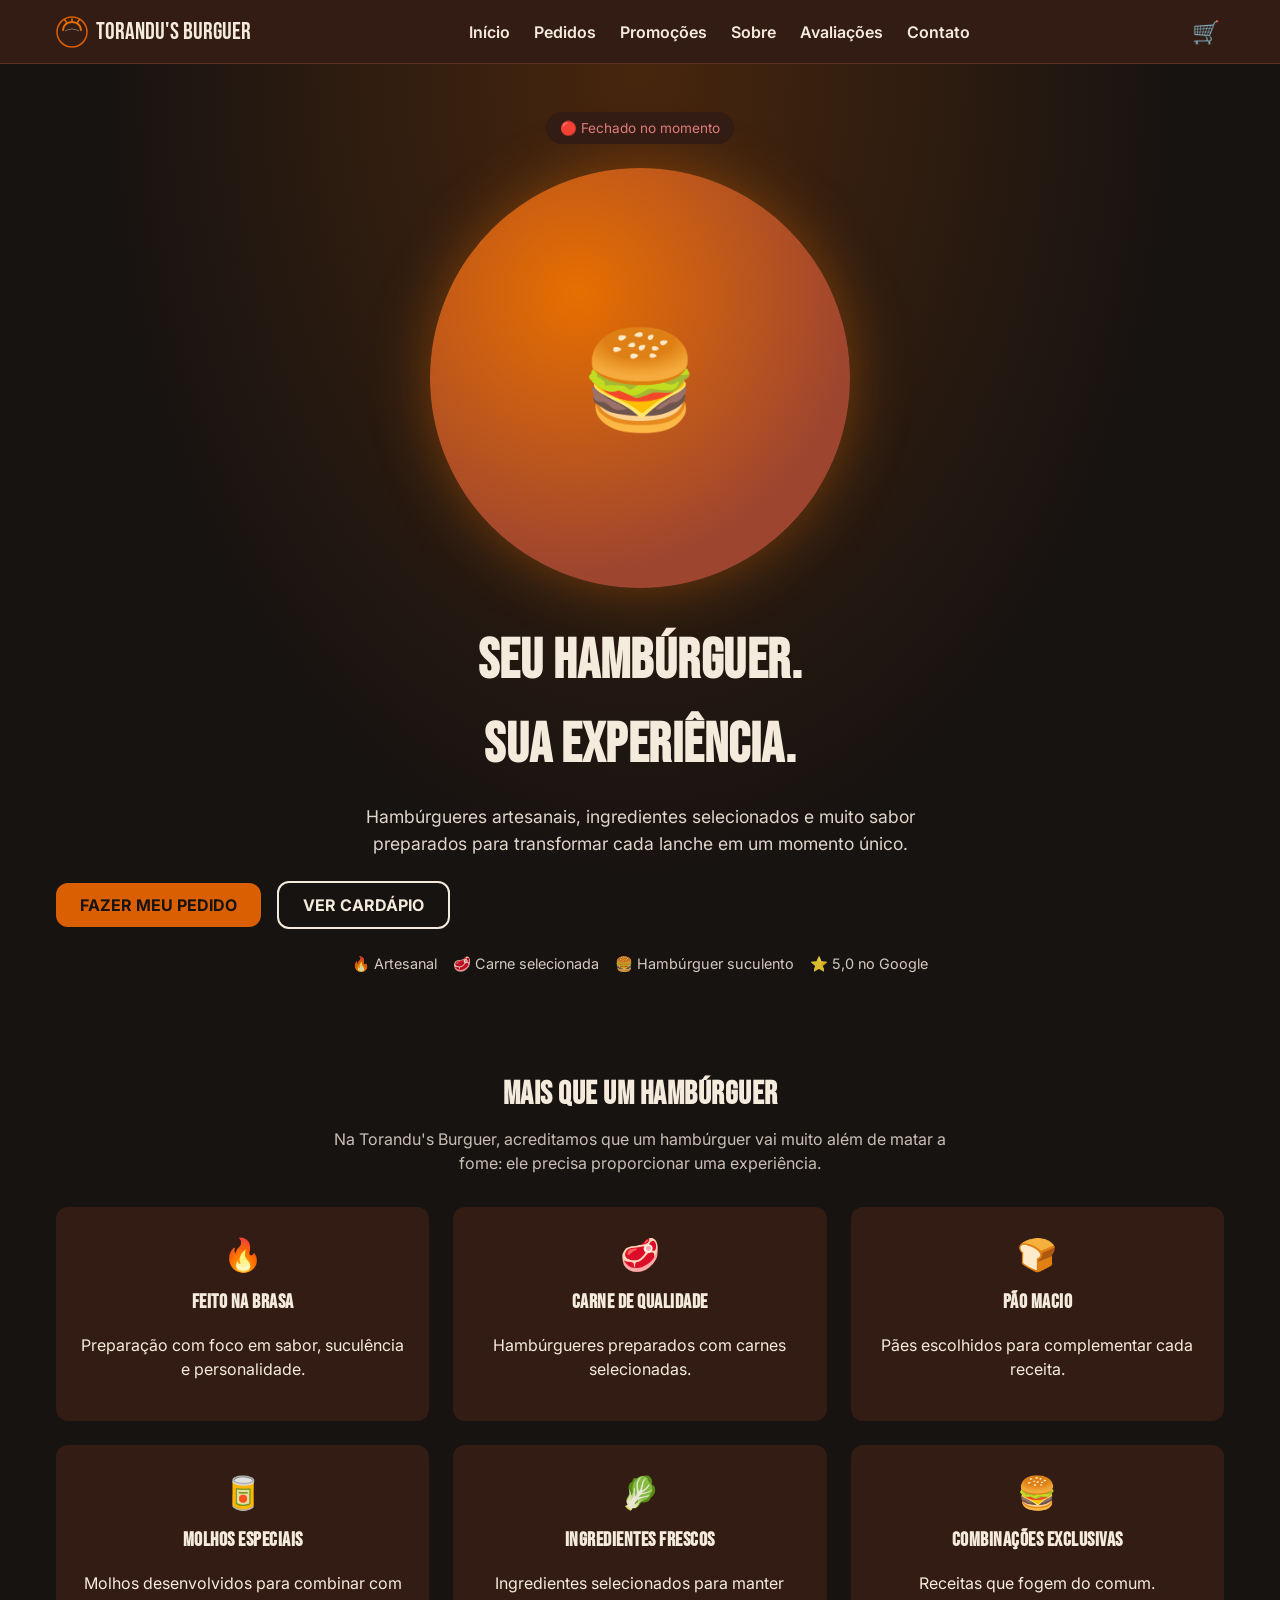
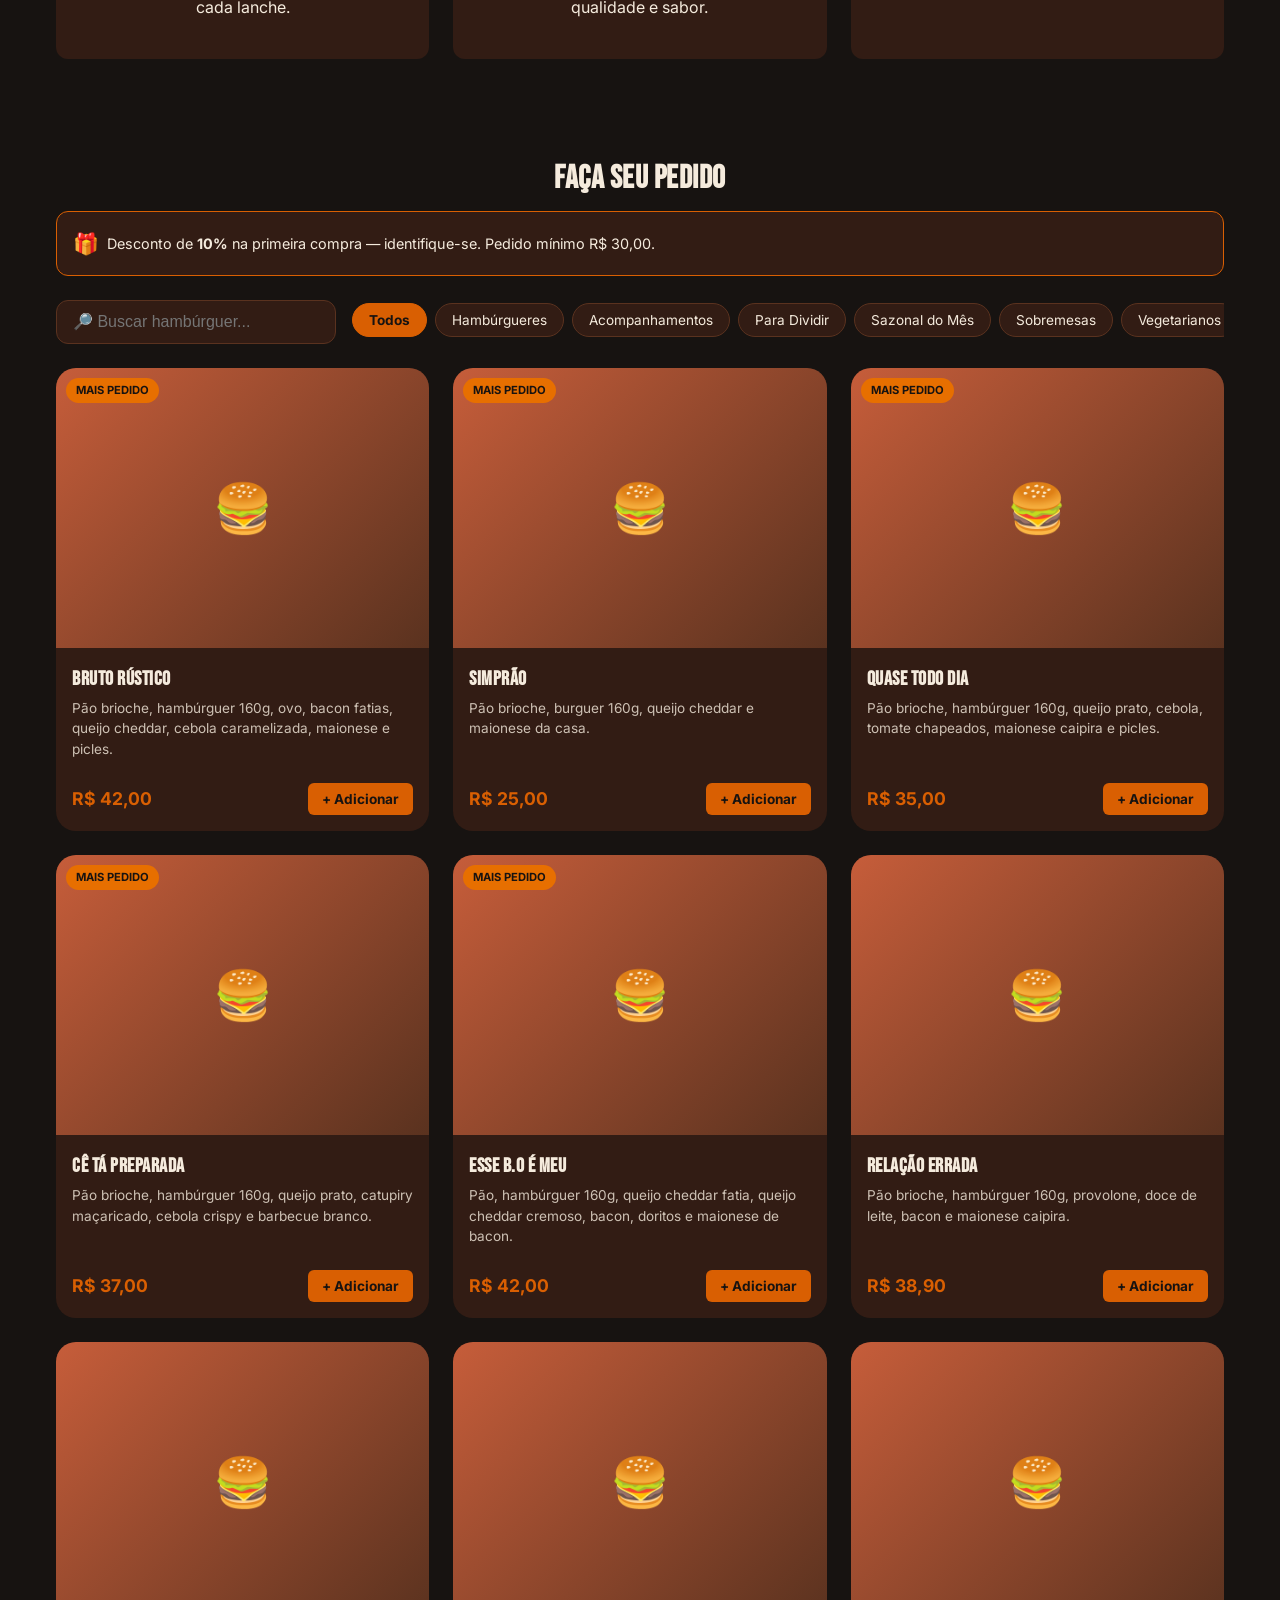
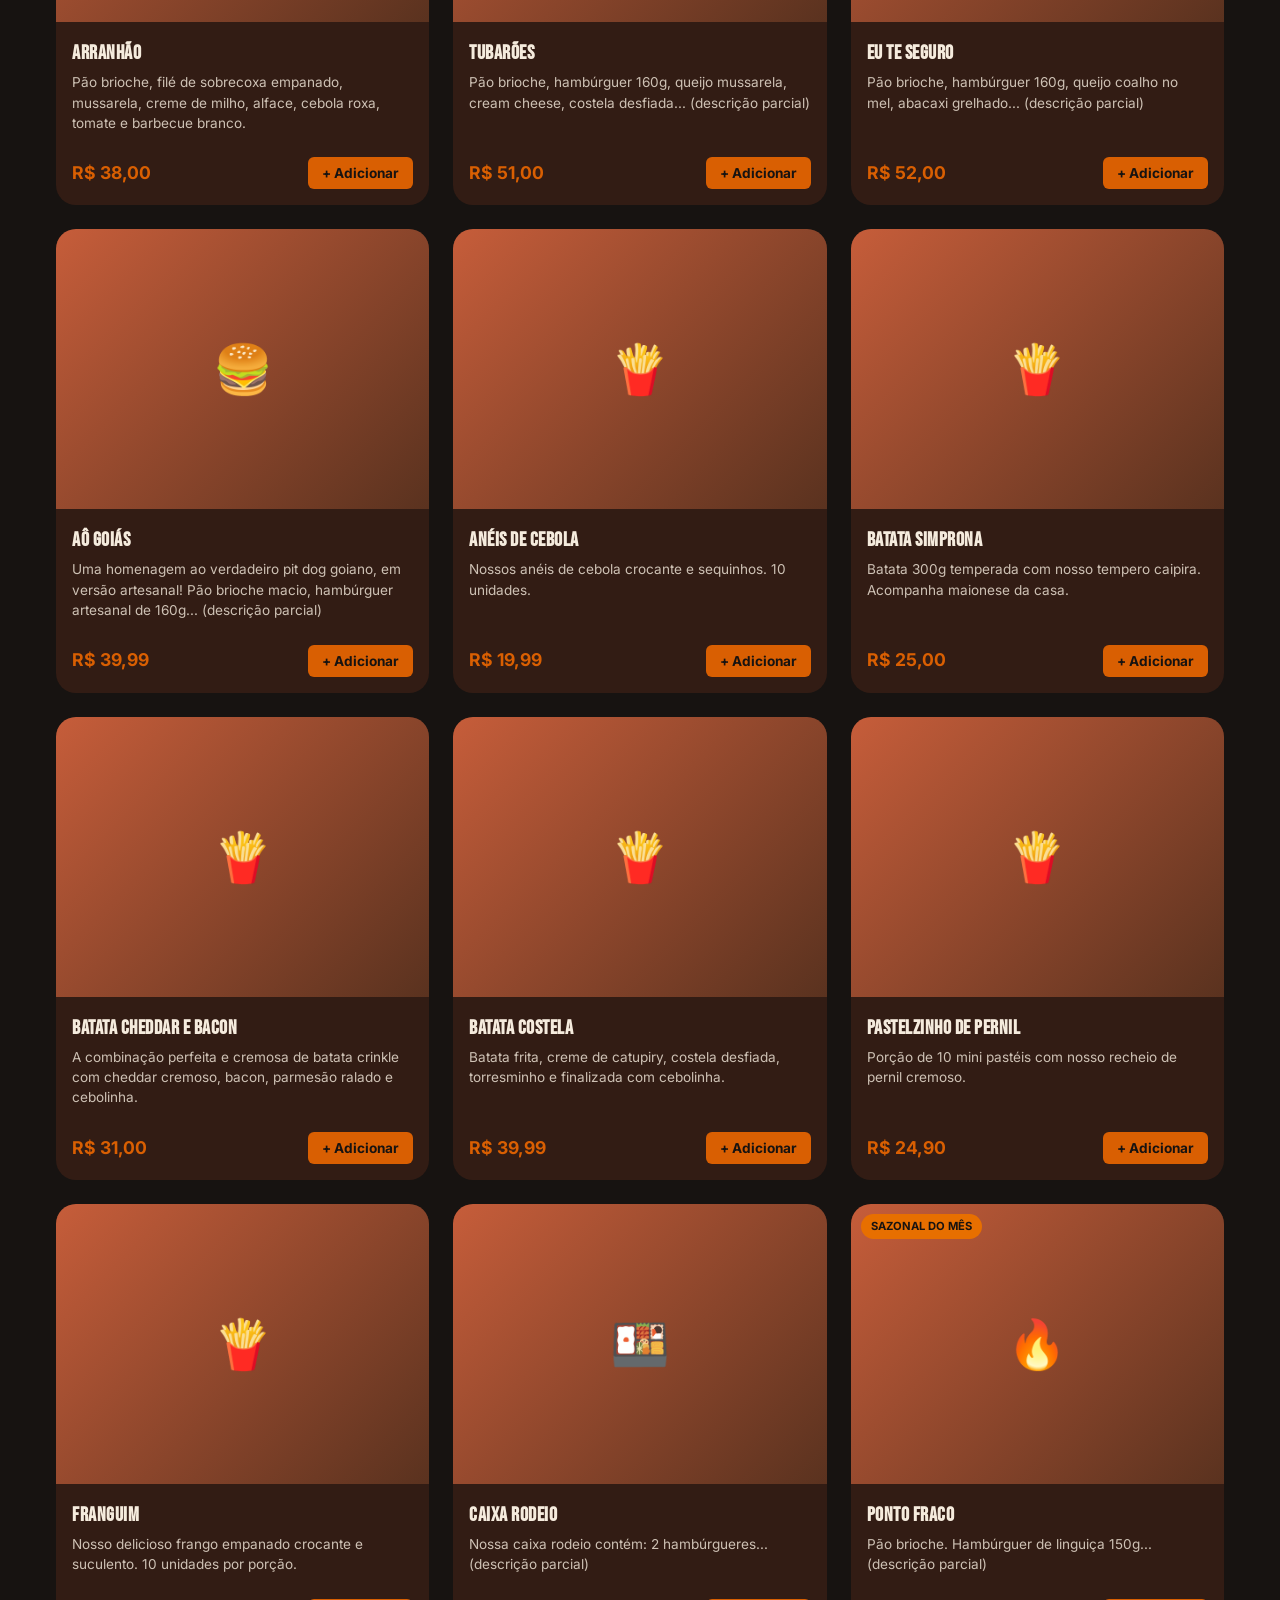
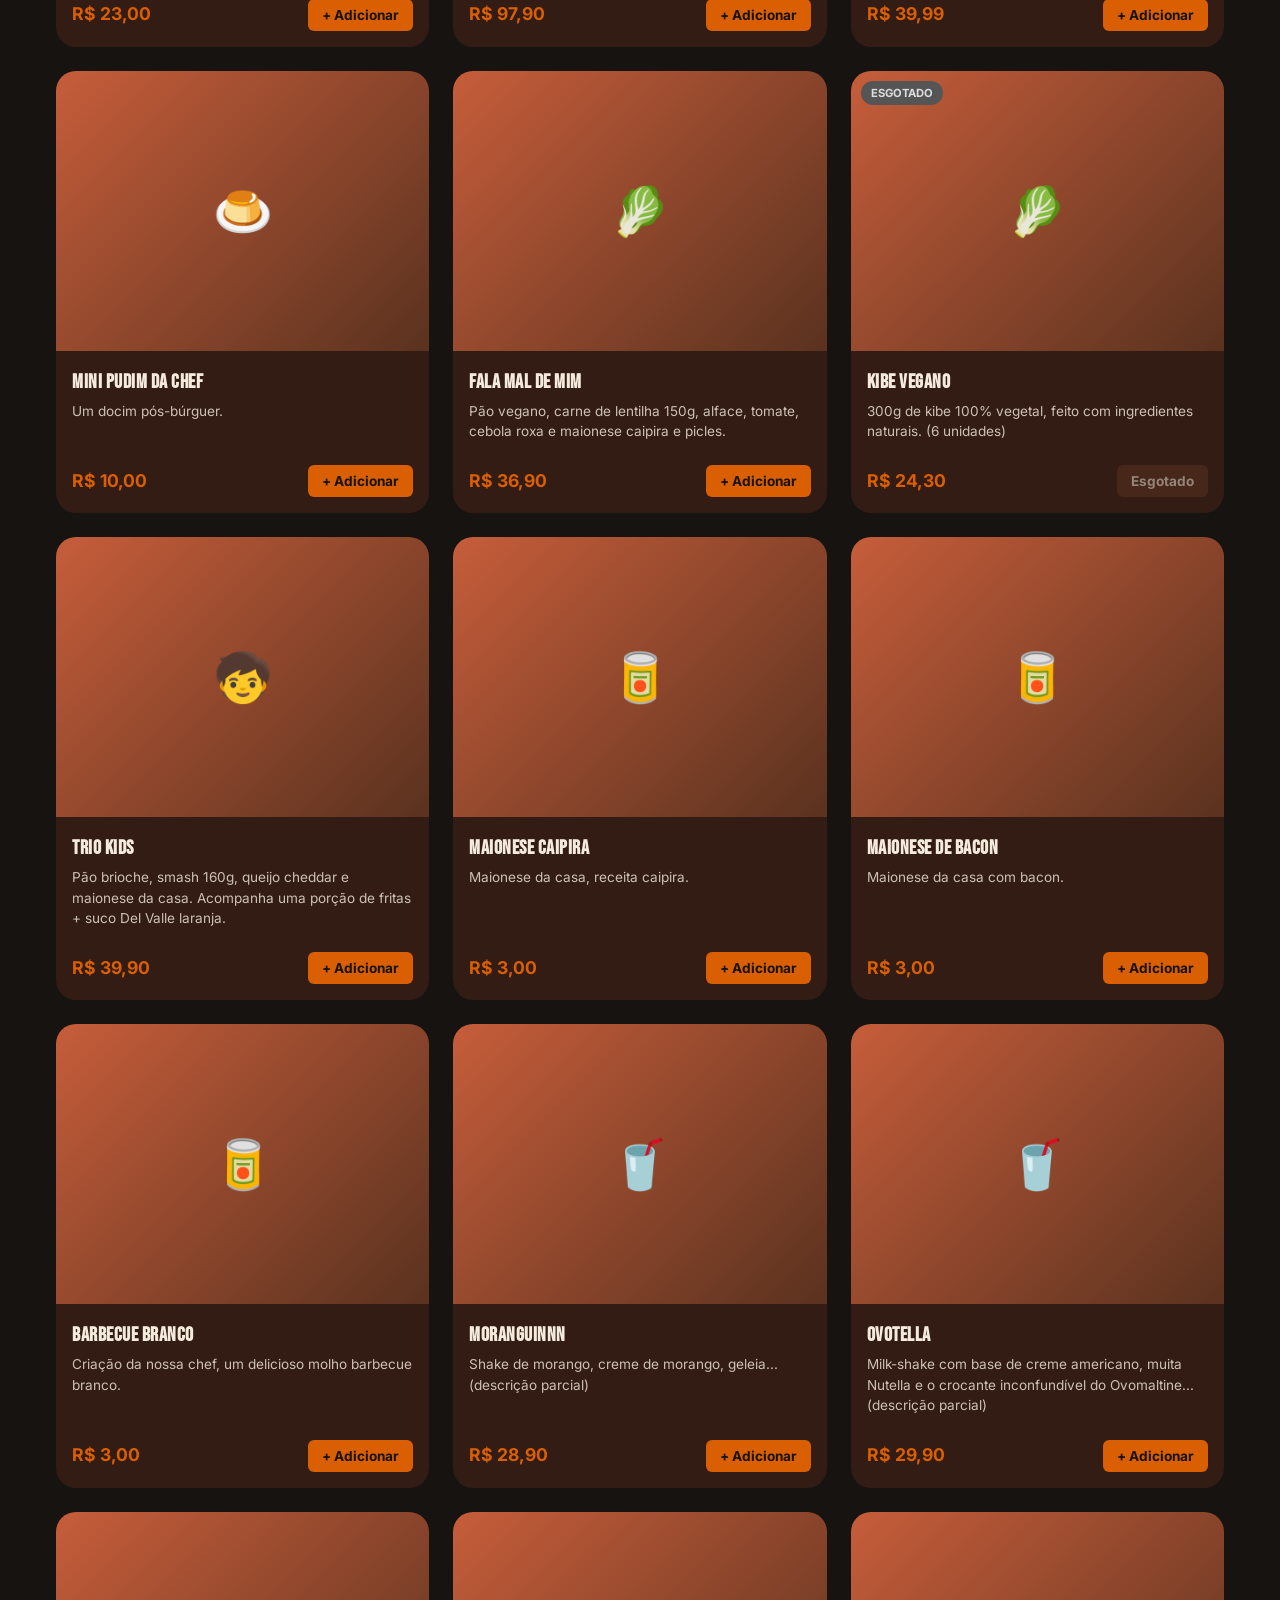
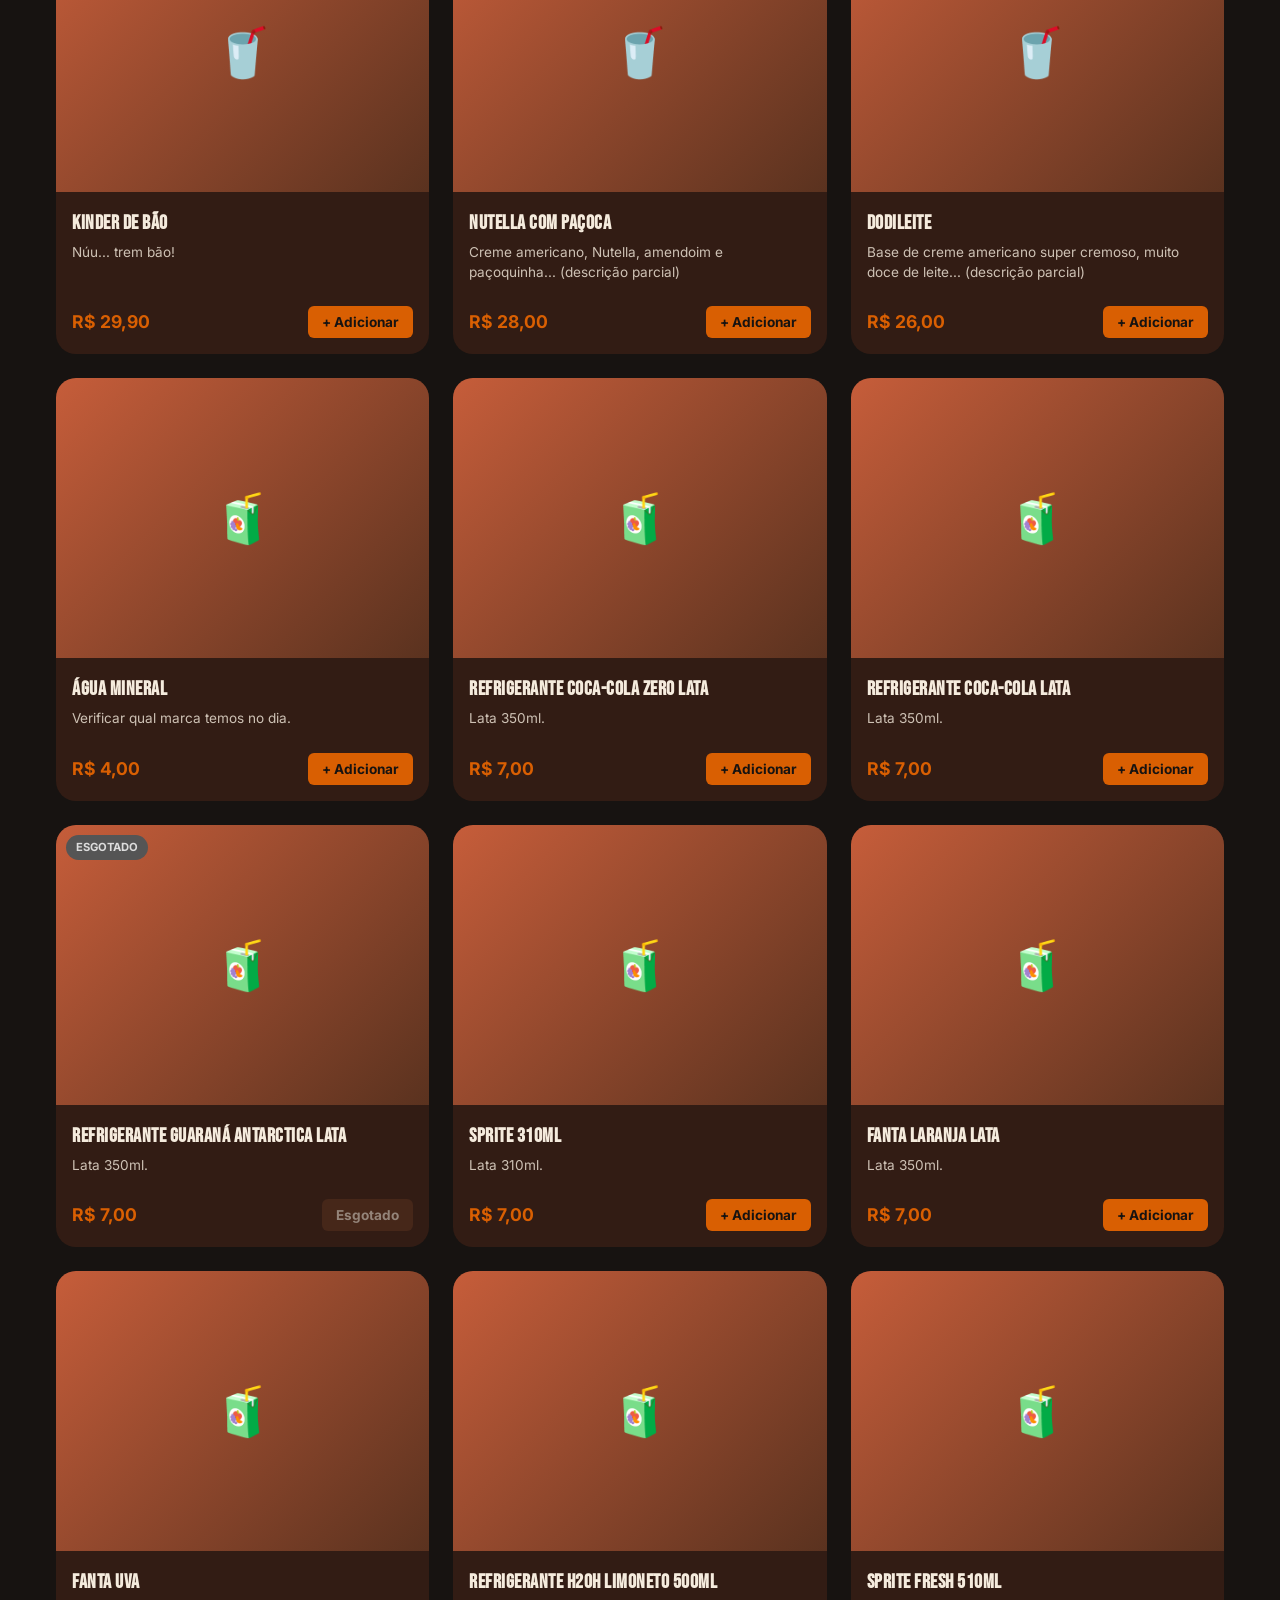
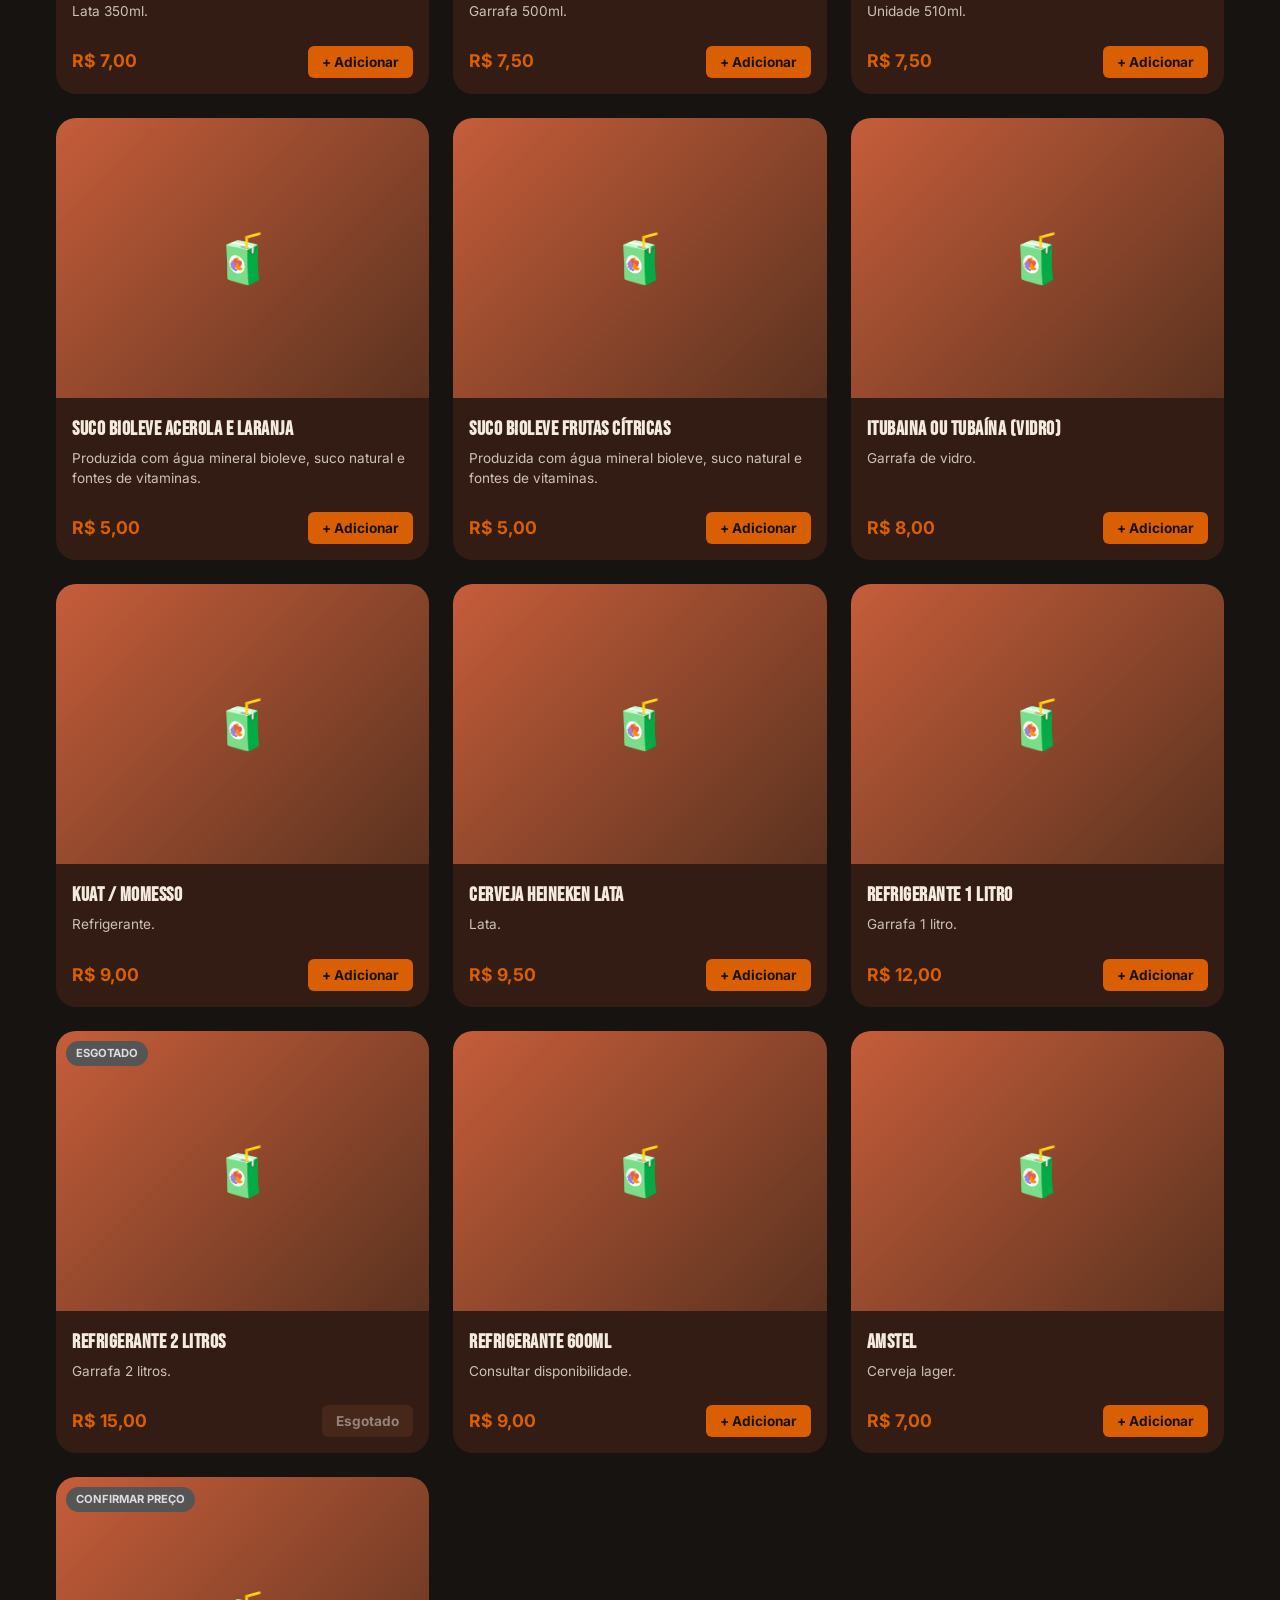
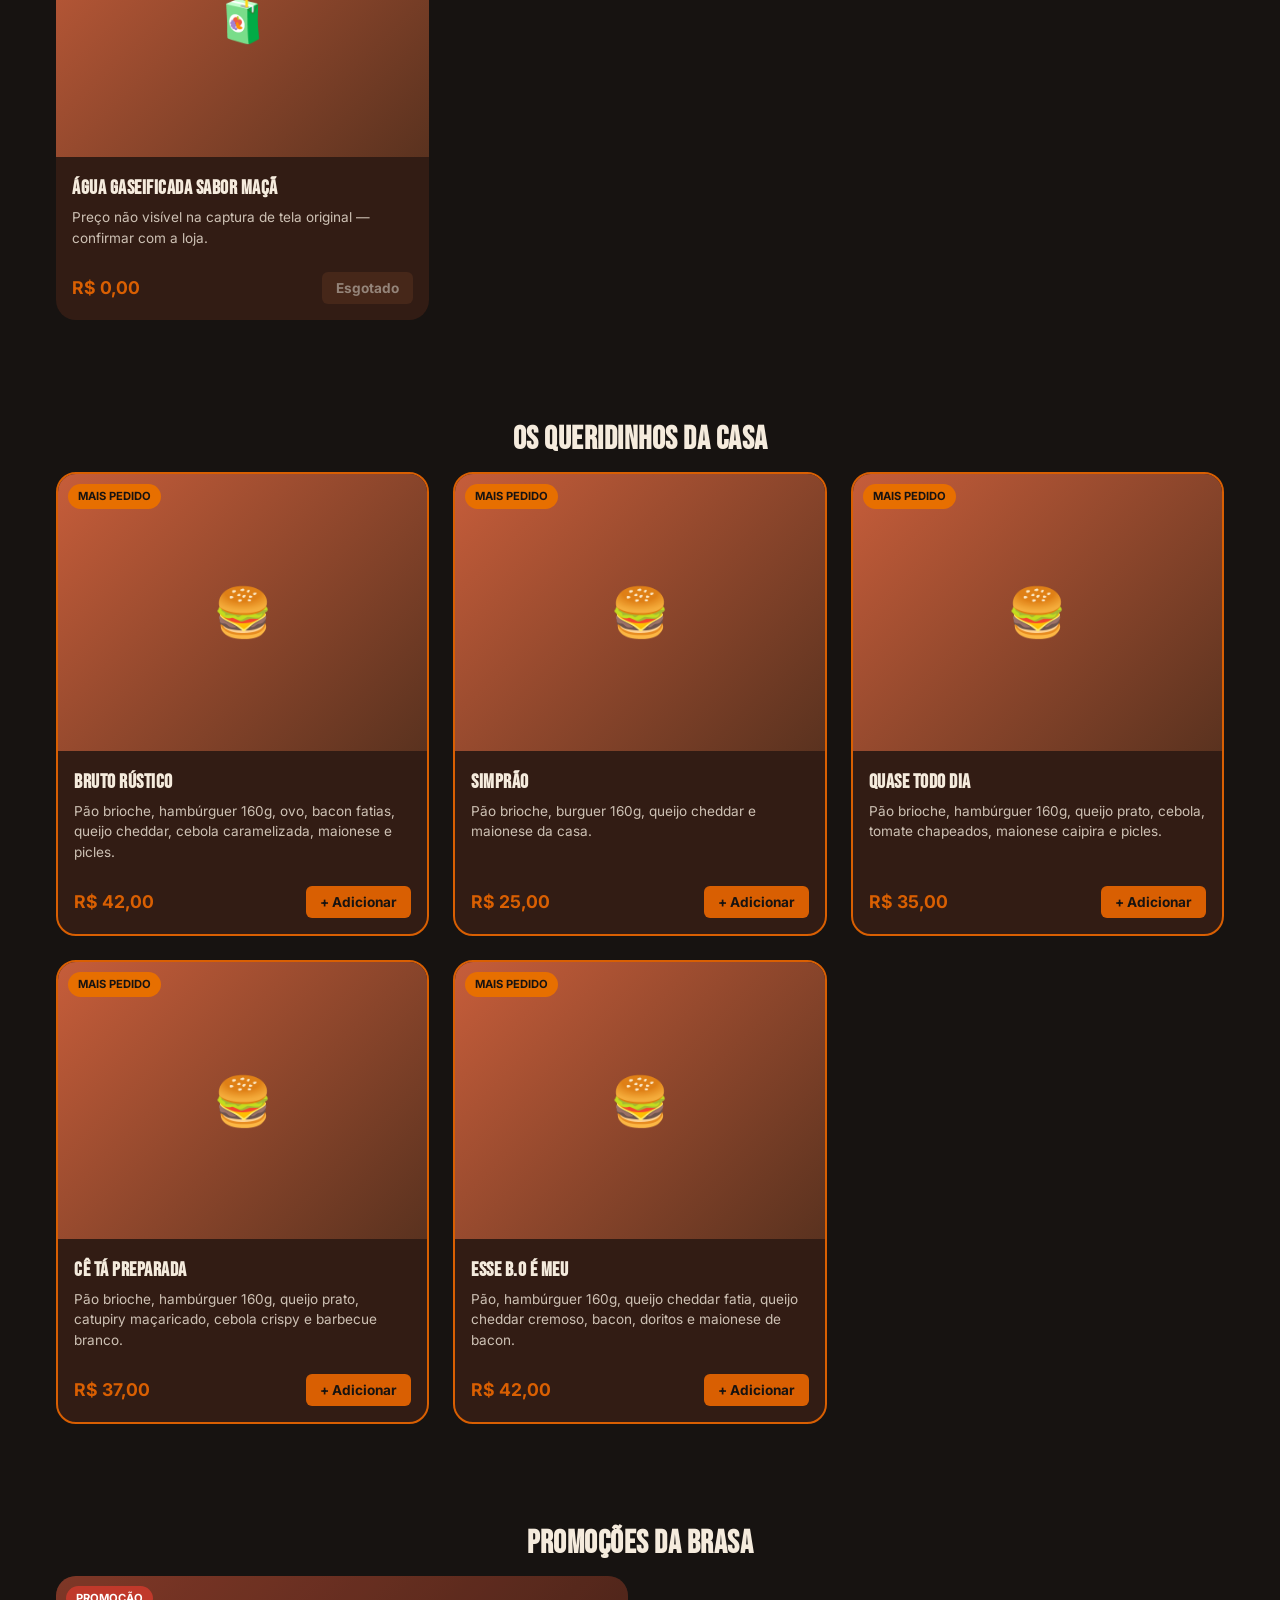
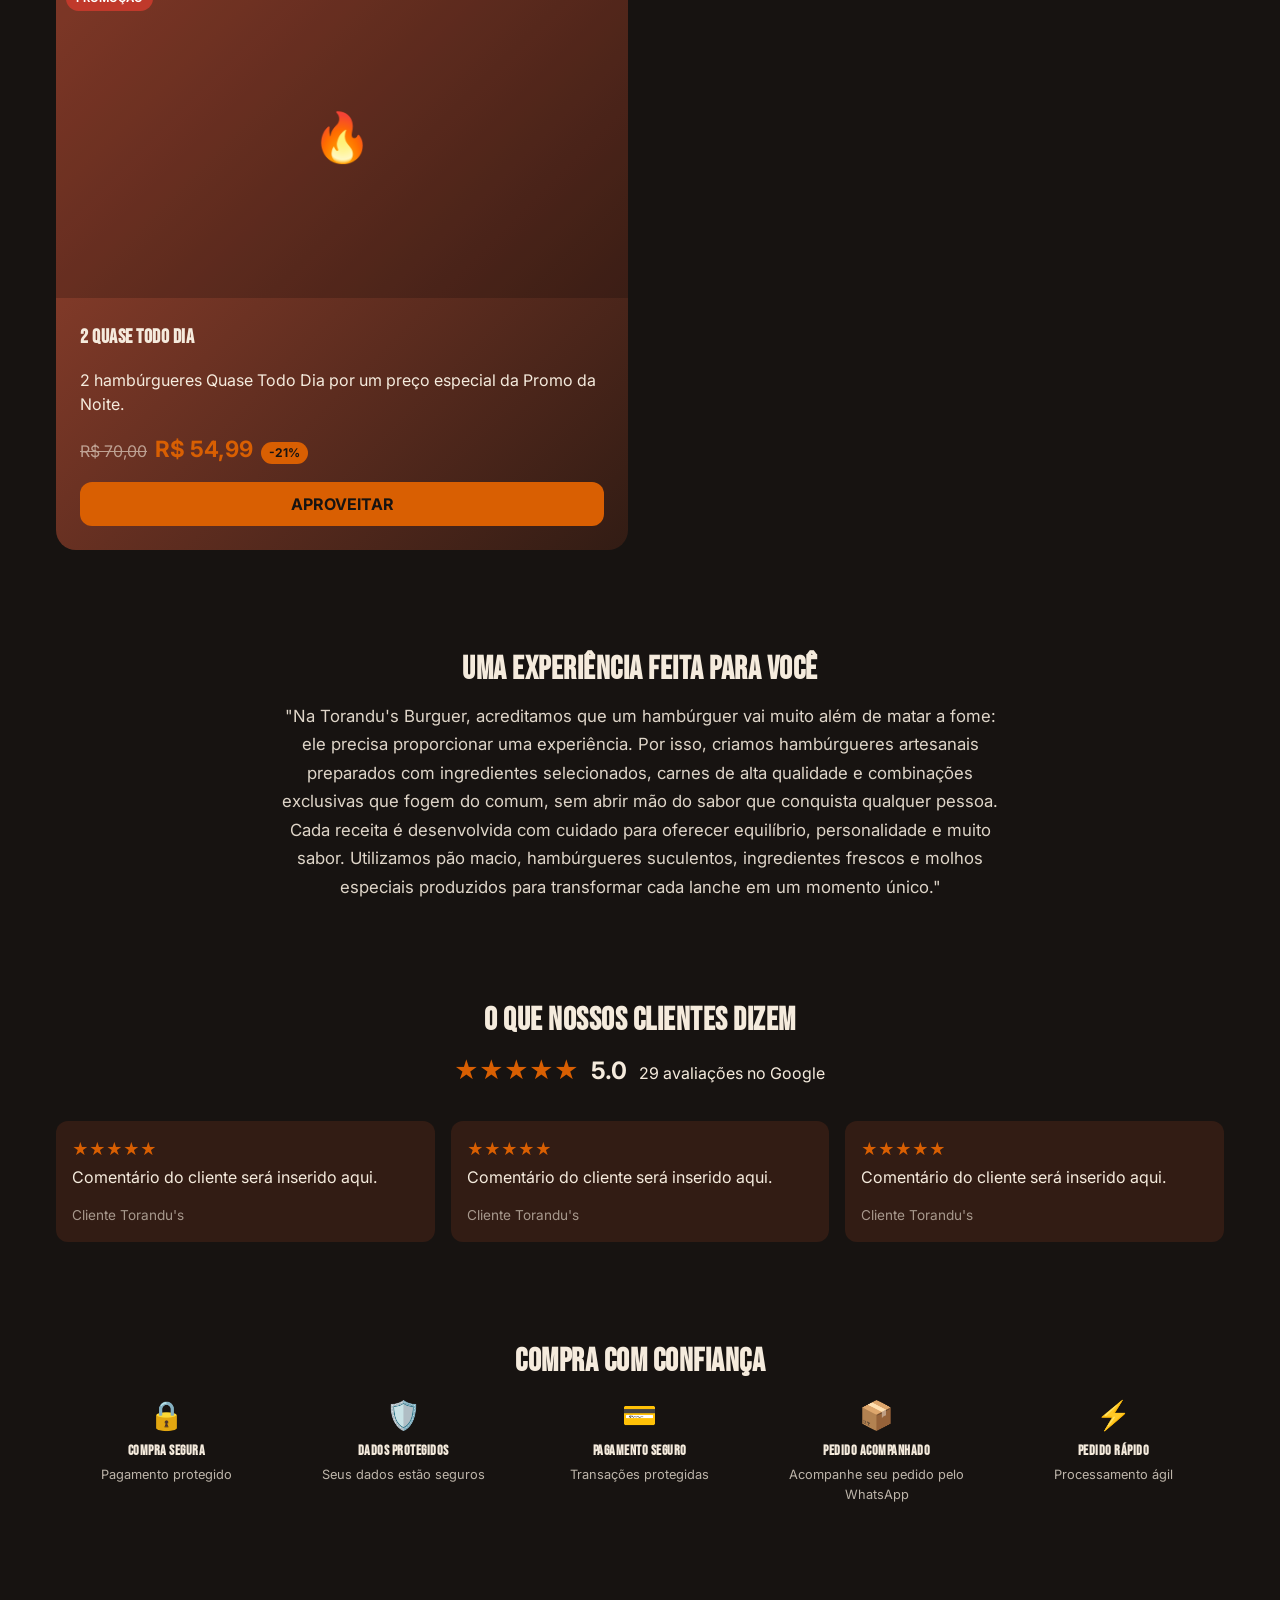
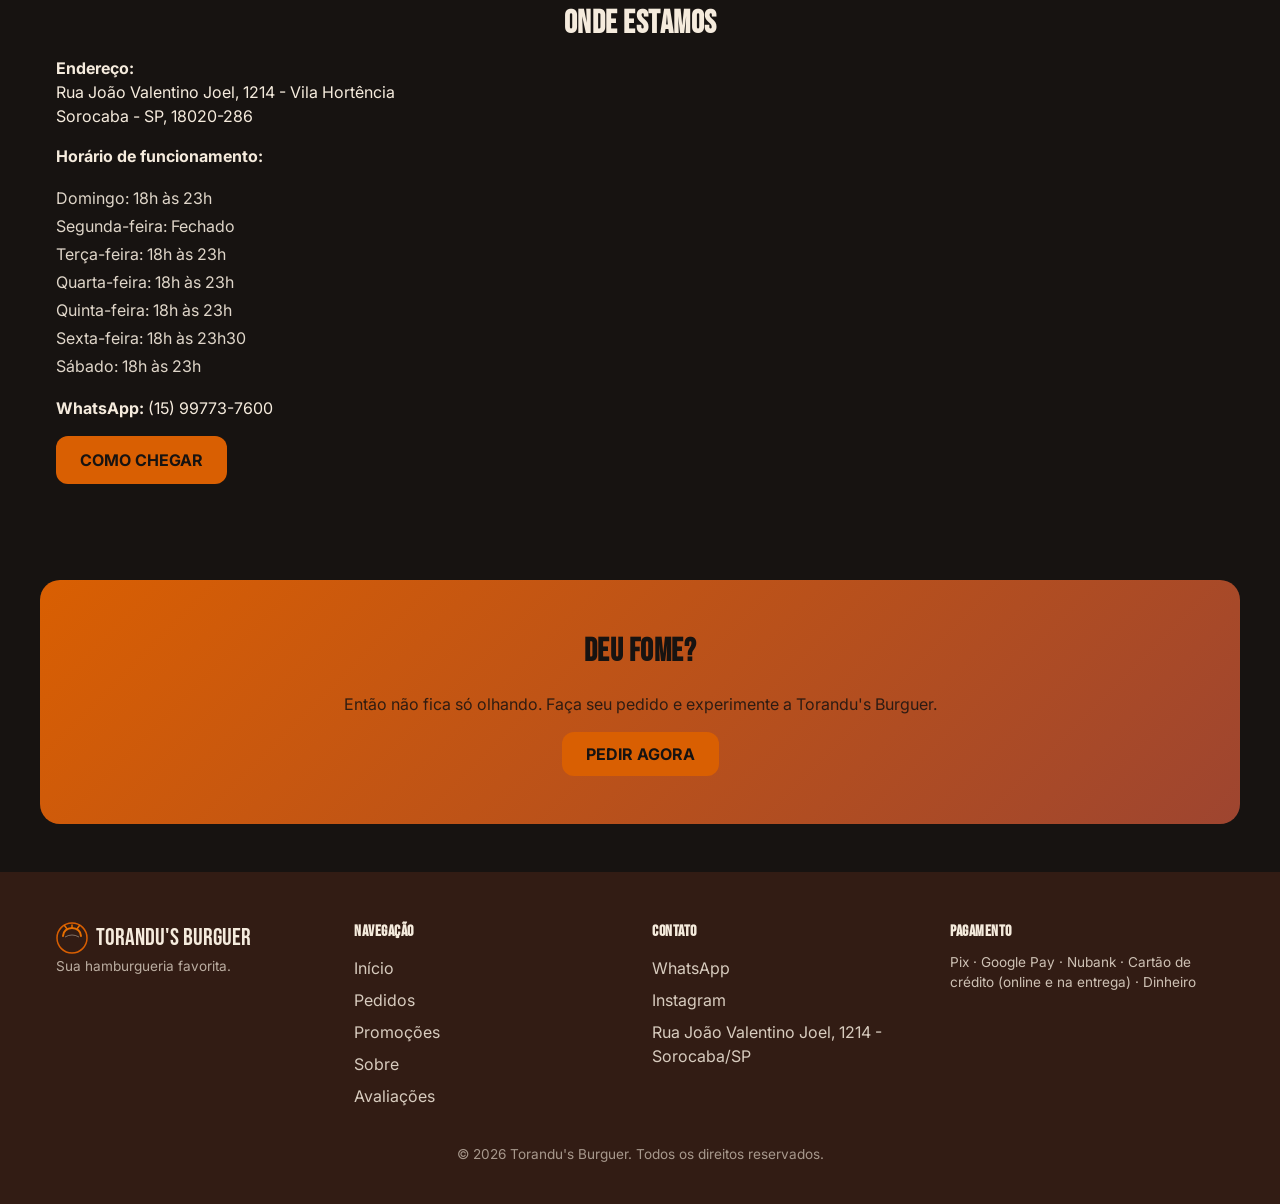
==== commit aad9d874: "fix: address final code review findings - Guard the manifest <link> so it only loads over http(s), f" ====
--- a/index.html
+++ b/index.html
@@ -5,13 +5,11 @@
   <meta name="viewport" content="width=device-width, initial-scale=1.0">
   <title>Torandu's Burguer | Hambúrguer Artesanal</title>
   <meta name="description" content="Hambúrgueres artesanais, ingredientes selecionados e muito sabor. Conheça a Torandu's Burguer e faça seu pedido.">
-  <link rel="canonical" href="https://torandusburguer.com.br/">
   <meta name="robots" content="index, follow">
   <meta property="og:title" content="Torandu's Burguer | Hambúrguer Artesanal">
   <meta property="og:description" content="Hambúrgueres artesanais, ingredientes selecionados e muito sabor.">
   <meta property="og:type" content="website">
   <link rel="icon" href="favicon.svg" type="image/svg+xml">
-  <link rel="manifest" href="manifest.json">
   <meta name="theme-color" content="#D95F02">
   <link rel="stylesheet" href="assets/css/styles.css">
 </head>
@@ -19,7 +17,13 @@
   <header class="site-header">
     <div class="container">
       <a href="#inicio" class="site-header__logo" data-scroll-to="inicio">
-        <span aria-hidden="true">🤠</span> TORANDU'S BURGUER
+        <svg class="brand-mark" viewBox="0 0 64 64" aria-hidden="true">
+          <circle cx="32" cy="32" r="30" fill="#321C14" stroke="#D95F02" stroke-width="3"/>
+          <path d="M14 28c0-9 8-16 18-16s18 7 18 16" fill="none" stroke="#E76F00" stroke-width="4" stroke-linecap="round"/>
+          <path d="M32 12 L32 6 M22 14 L17 7 M42 14 L47 7" fill="none" stroke="#E76F00" stroke-width="3" stroke-linecap="round"/>
+          <path d="M18 30 Q32 22 46 30" fill="none" stroke="#F5EBDD" stroke-width="2" opacity="0.4"/>
+        </svg>
+        TORANDU'S BURGUER
       </a>
       <nav class="site-nav" aria-label="Navegação principal">
         <a href="#inicio" data-scroll-to="inicio">Início</a>
@@ -83,6 +87,7 @@
     <section id="pedidos" class="section">
       <div class="container">
         <h2 class="section-title">FAÇA SEU PEDIDO</h2>
+        <div id="first-order-banner" class="first-order-banner"></div>
         <div class="menu-toolbar">
           <input type="search" id="menu-search" placeholder="🔎 Buscar hambúrguer..." aria-label="Buscar produto">
           <div id="filter-chips" class="filter-chips"></div>
@@ -169,7 +174,15 @@
     <div class="container">
       <div class="site-footer__grid">
         <div class="site-footer__col">
-          <div class="site-header__logo"><span aria-hidden="true">🤠</span> TORANDU'S BURGUER</div>
+          <div class="site-header__logo">
+          <svg class="brand-mark" viewBox="0 0 64 64" aria-hidden="true">
+            <circle cx="32" cy="32" r="30" fill="#321C14" stroke="#D95F02" stroke-width="3"/>
+            <path d="M14 28c0-9 8-16 18-16s18 7 18 16" fill="none" stroke="#E76F00" stroke-width="4" stroke-linecap="round"/>
+            <path d="M32 12 L32 6 M22 14 L17 7 M42 14 L47 7" fill="none" stroke="#E76F00" stroke-width="3" stroke-linecap="round"/>
+            <path d="M18 30 Q32 22 46 30" fill="none" stroke="#F5EBDD" stroke-width="2" opacity="0.4"/>
+          </svg>
+          TORANDU'S BURGUER
+        </div>
           <p style="opacity:0.7;font-size:0.85rem;">Sua hamburgueria favorita.</p>
         </div>
         <div class="site-footer__col">
--- a/assets/css/styles.css
+++ b/assets/css/styles.css
@@ -79,6 +79,7 @@
 .site-header .container { display: flex; align-items: center; justify-content: space-between; width: 100%; }
 .site-header__logo { display: flex; align-items: center; gap: var(--space-2); font-family: var(--font-heading); font-size: 1.5rem; }
 .site-header__logo img { height: 40px; width: 40px; }
+.brand-mark { width: 32px; height: 32px; flex-shrink: 0; }
 .site-nav { display: none; gap: var(--space-4); }
 .site-nav a { font-weight: 600; }
 .site-nav a:hover { color: var(--color-orange-burnt); }
@@ -155,6 +156,12 @@
 }
 
 /* Menu toolbar, filter chips, product cards, badges */
+.first-order-banner {
+  display: flex; align-items: center; gap: var(--space-2); background: var(--color-brown-dark);
+  border: 1px solid var(--color-orange-burnt); border-radius: var(--radius-md); padding: var(--space-3);
+  margin-bottom: var(--space-4); font-size: 0.9rem;
+}
+.first-order-banner__icon { font-size: 1.3rem; }
 .menu-toolbar { display: flex; flex-direction: column; gap: var(--space-3); margin-bottom: var(--space-4); }
 #menu-search {
   width: 100%; padding: 12px 16px; border-radius: var(--radius-md); border: 1px solid var(--color-brown);
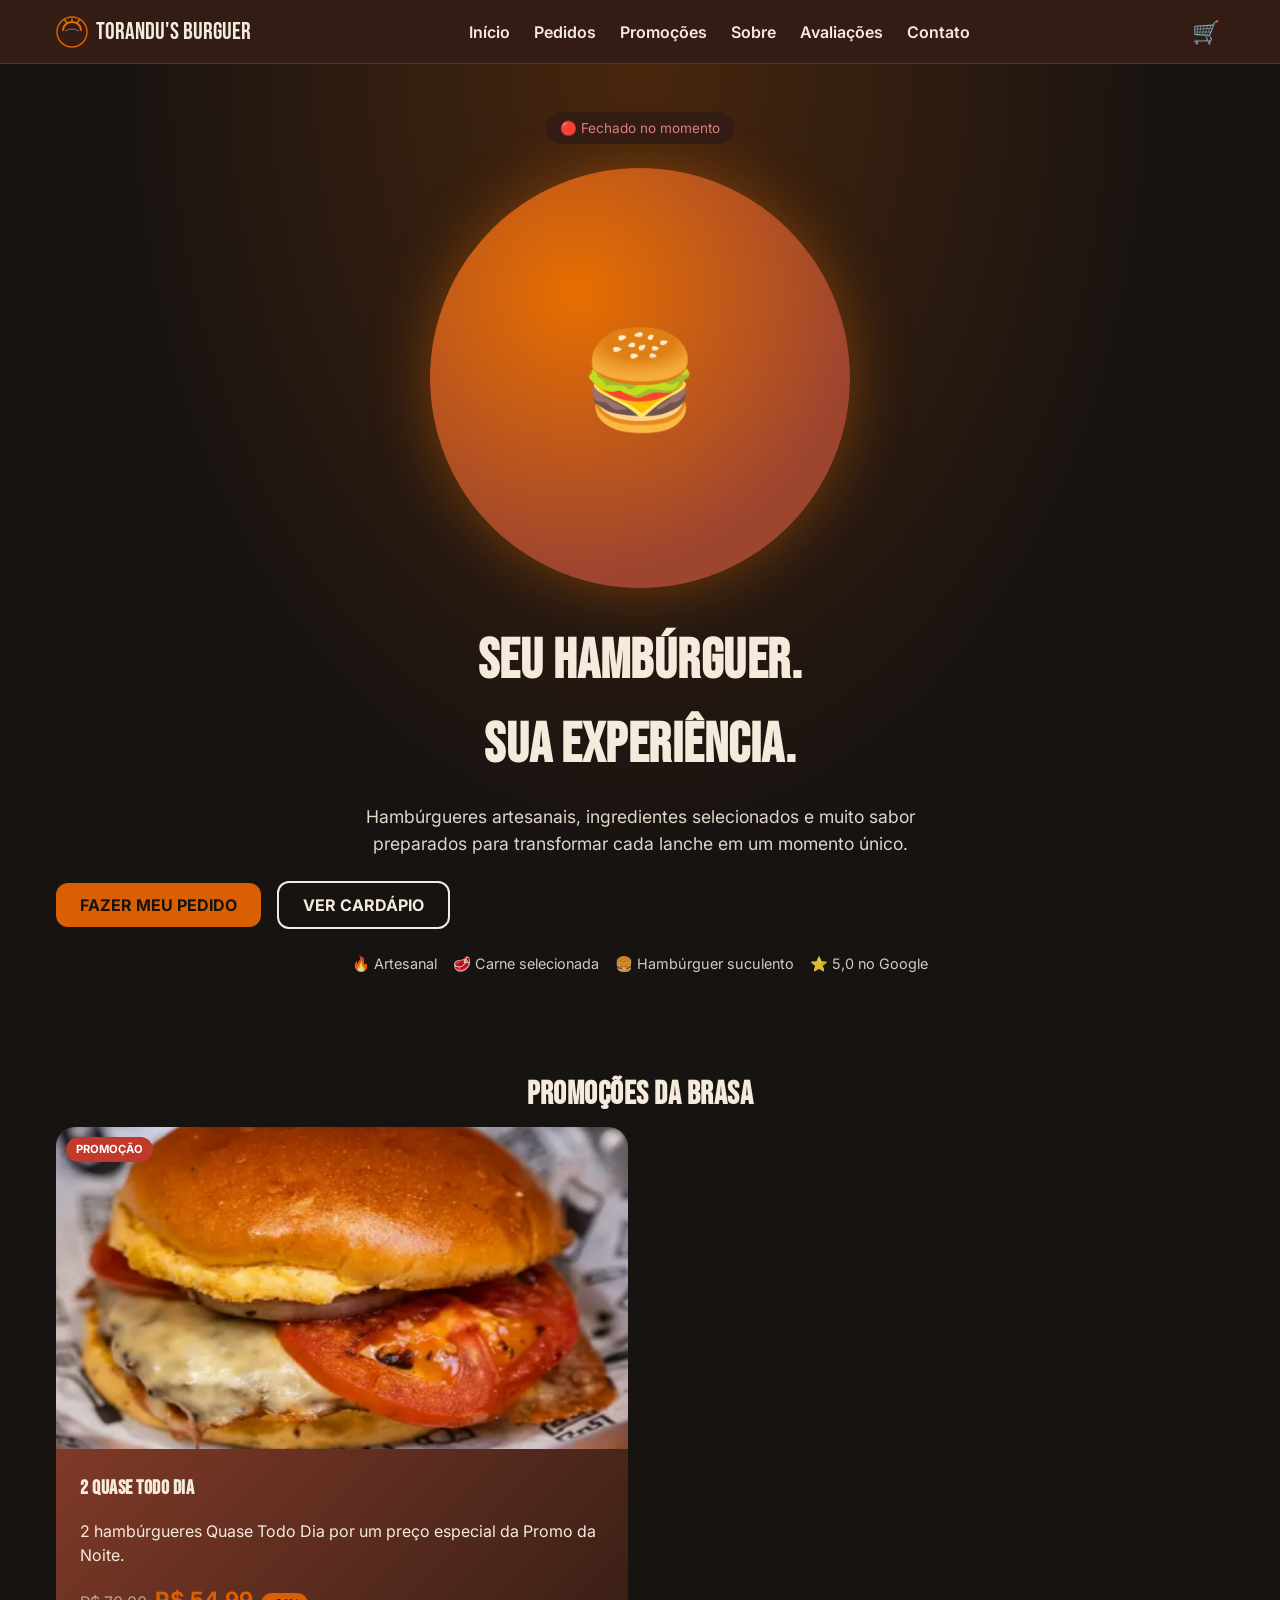
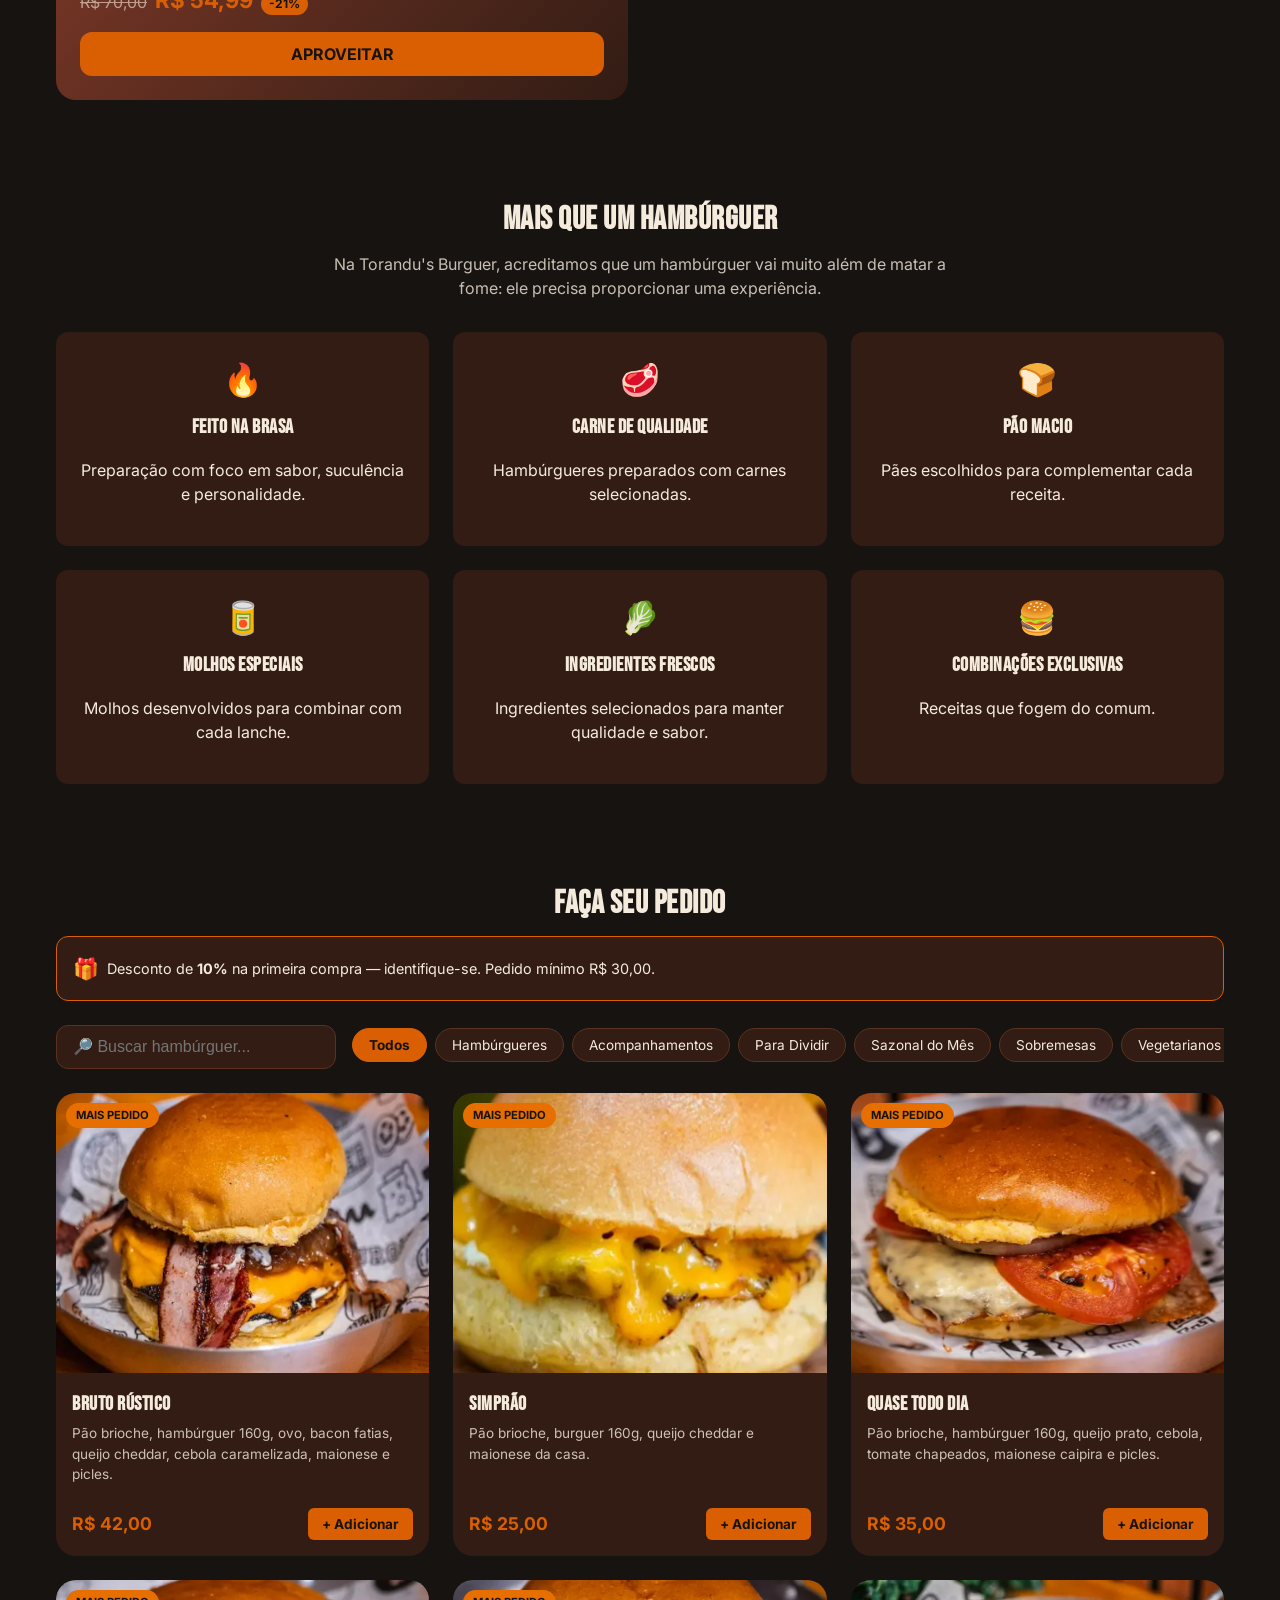
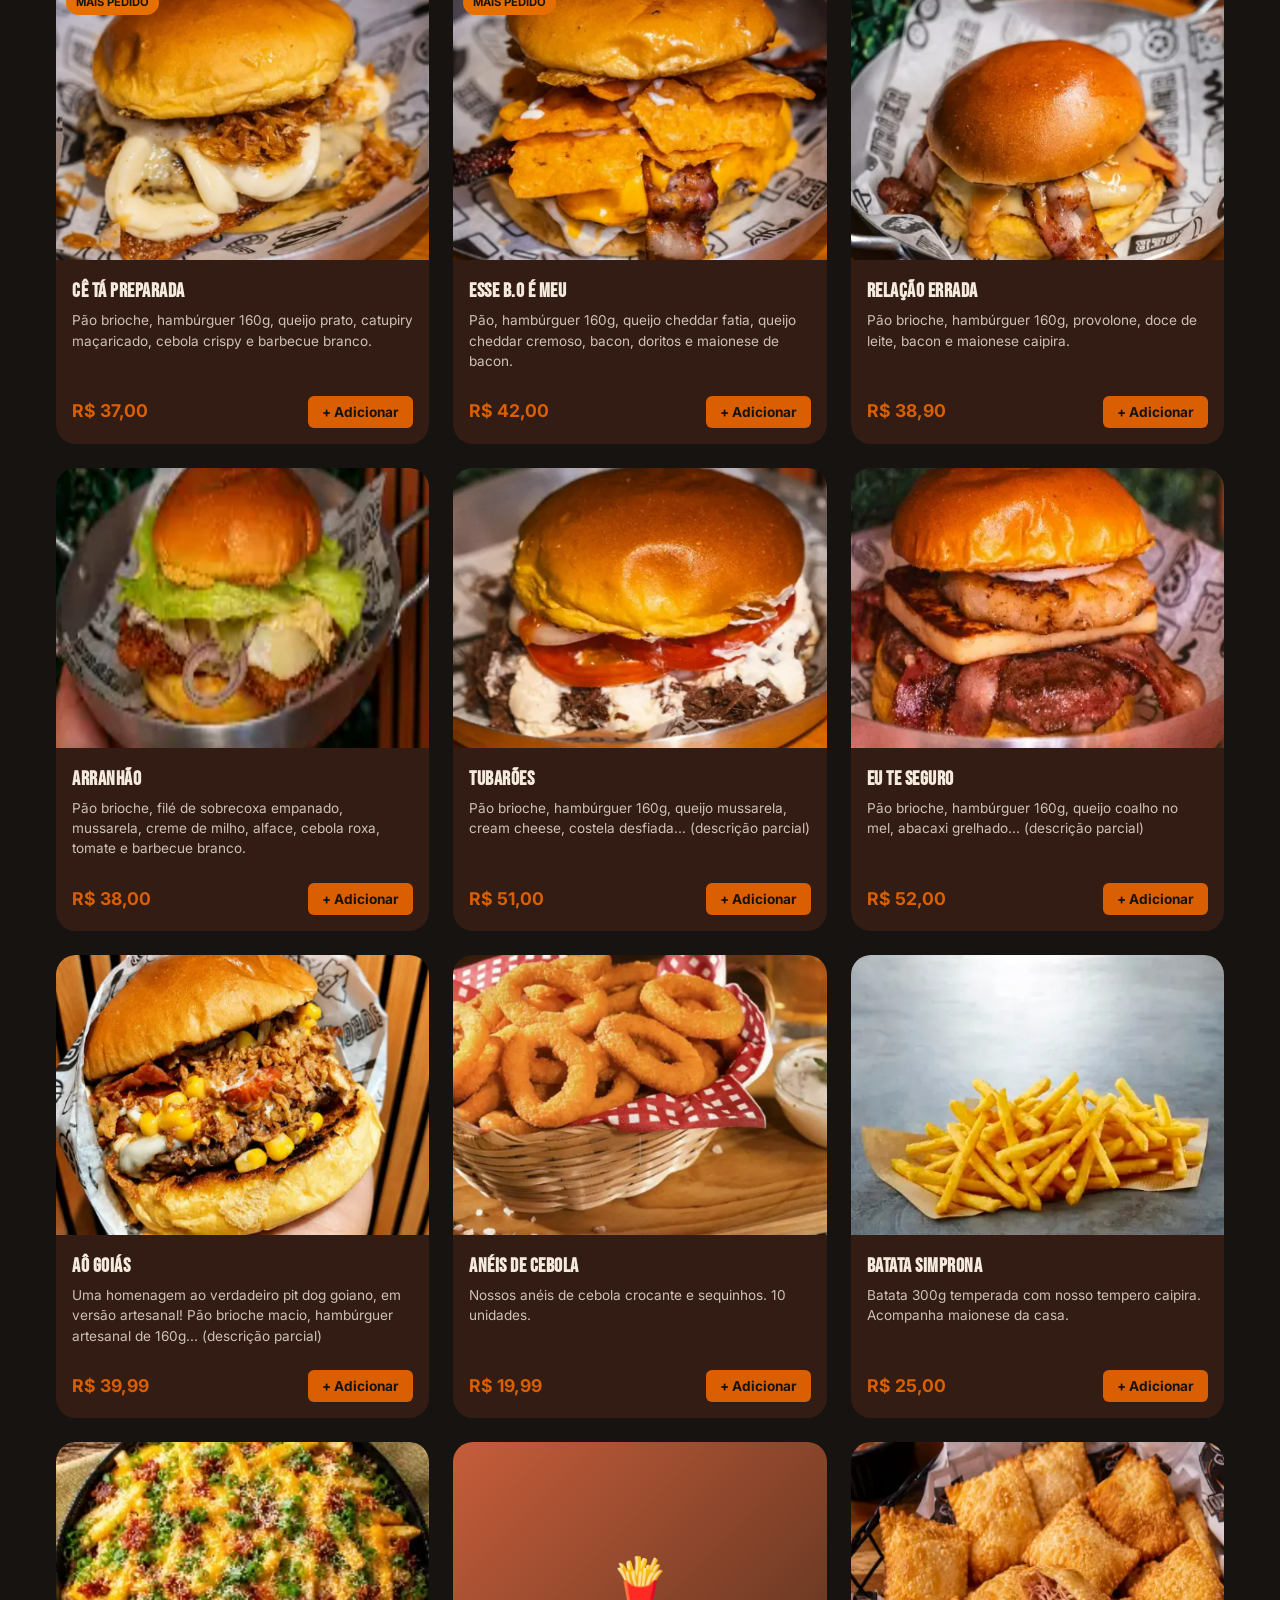
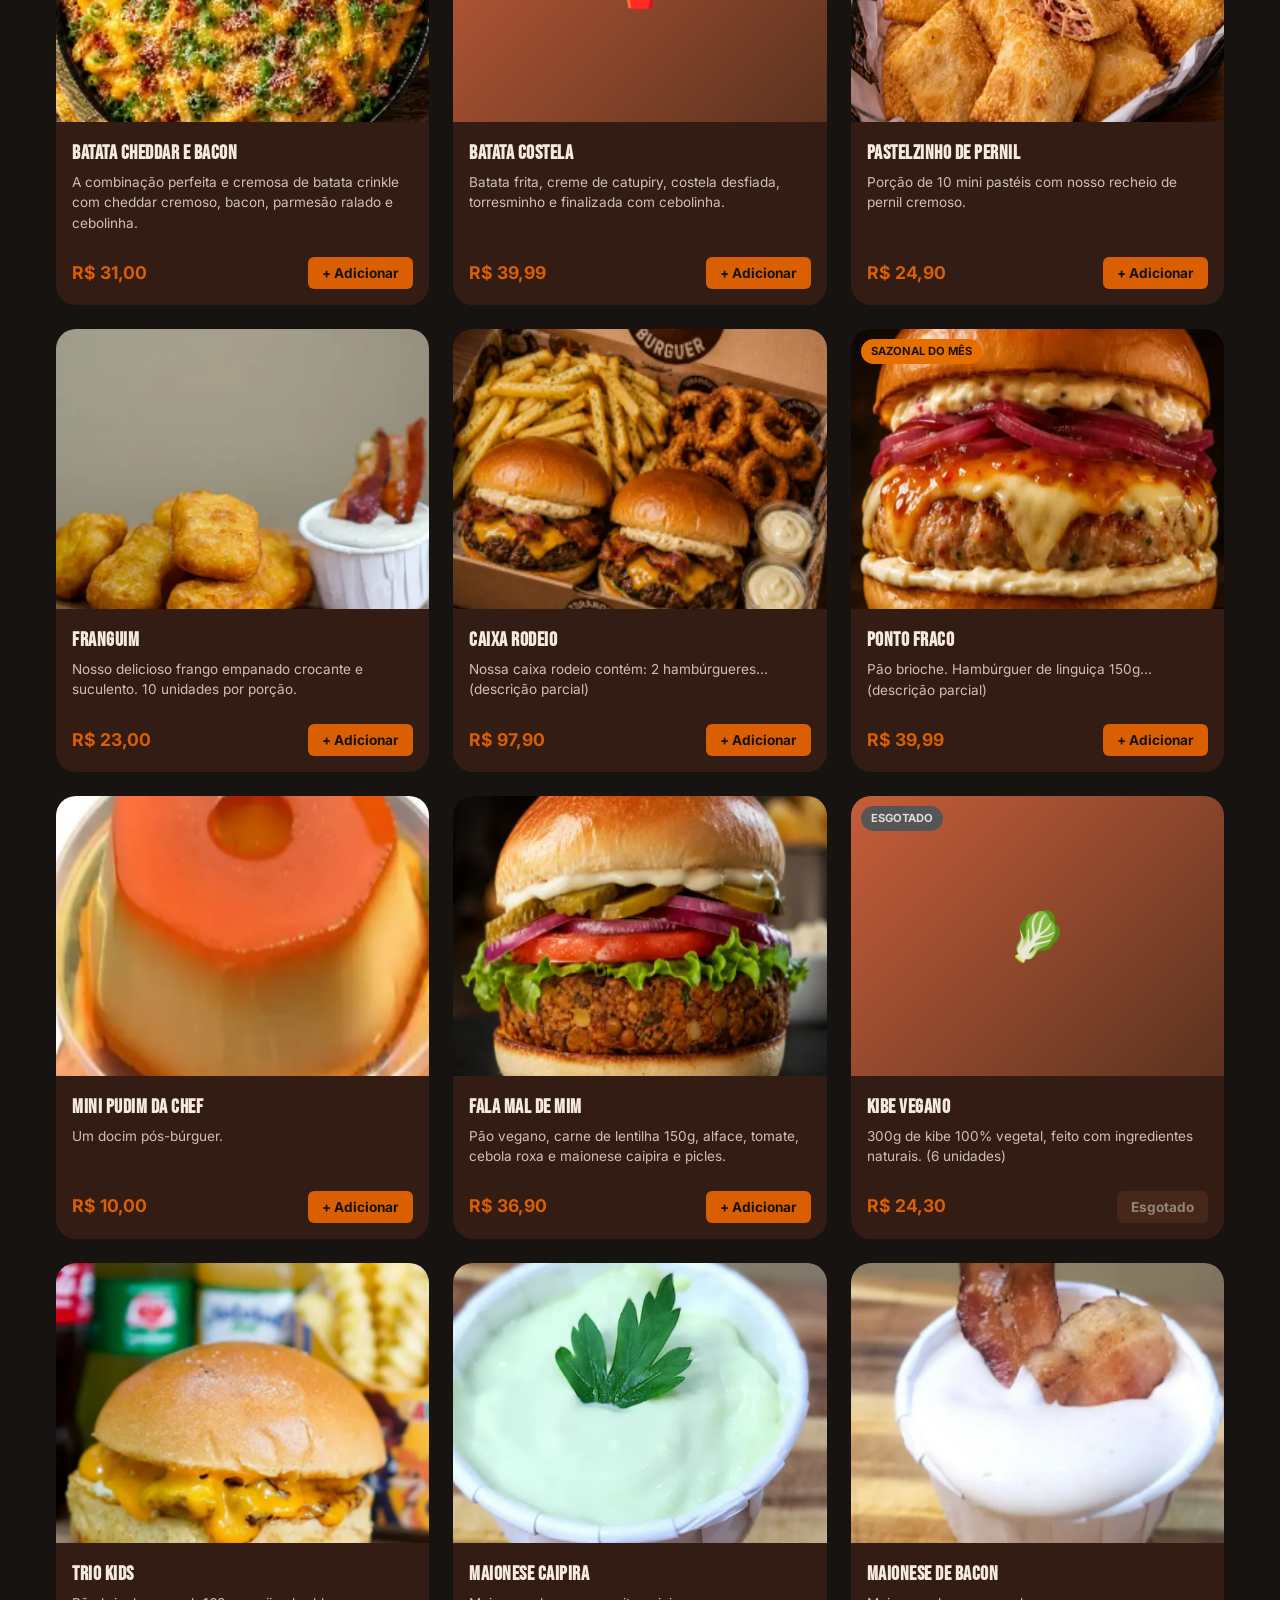
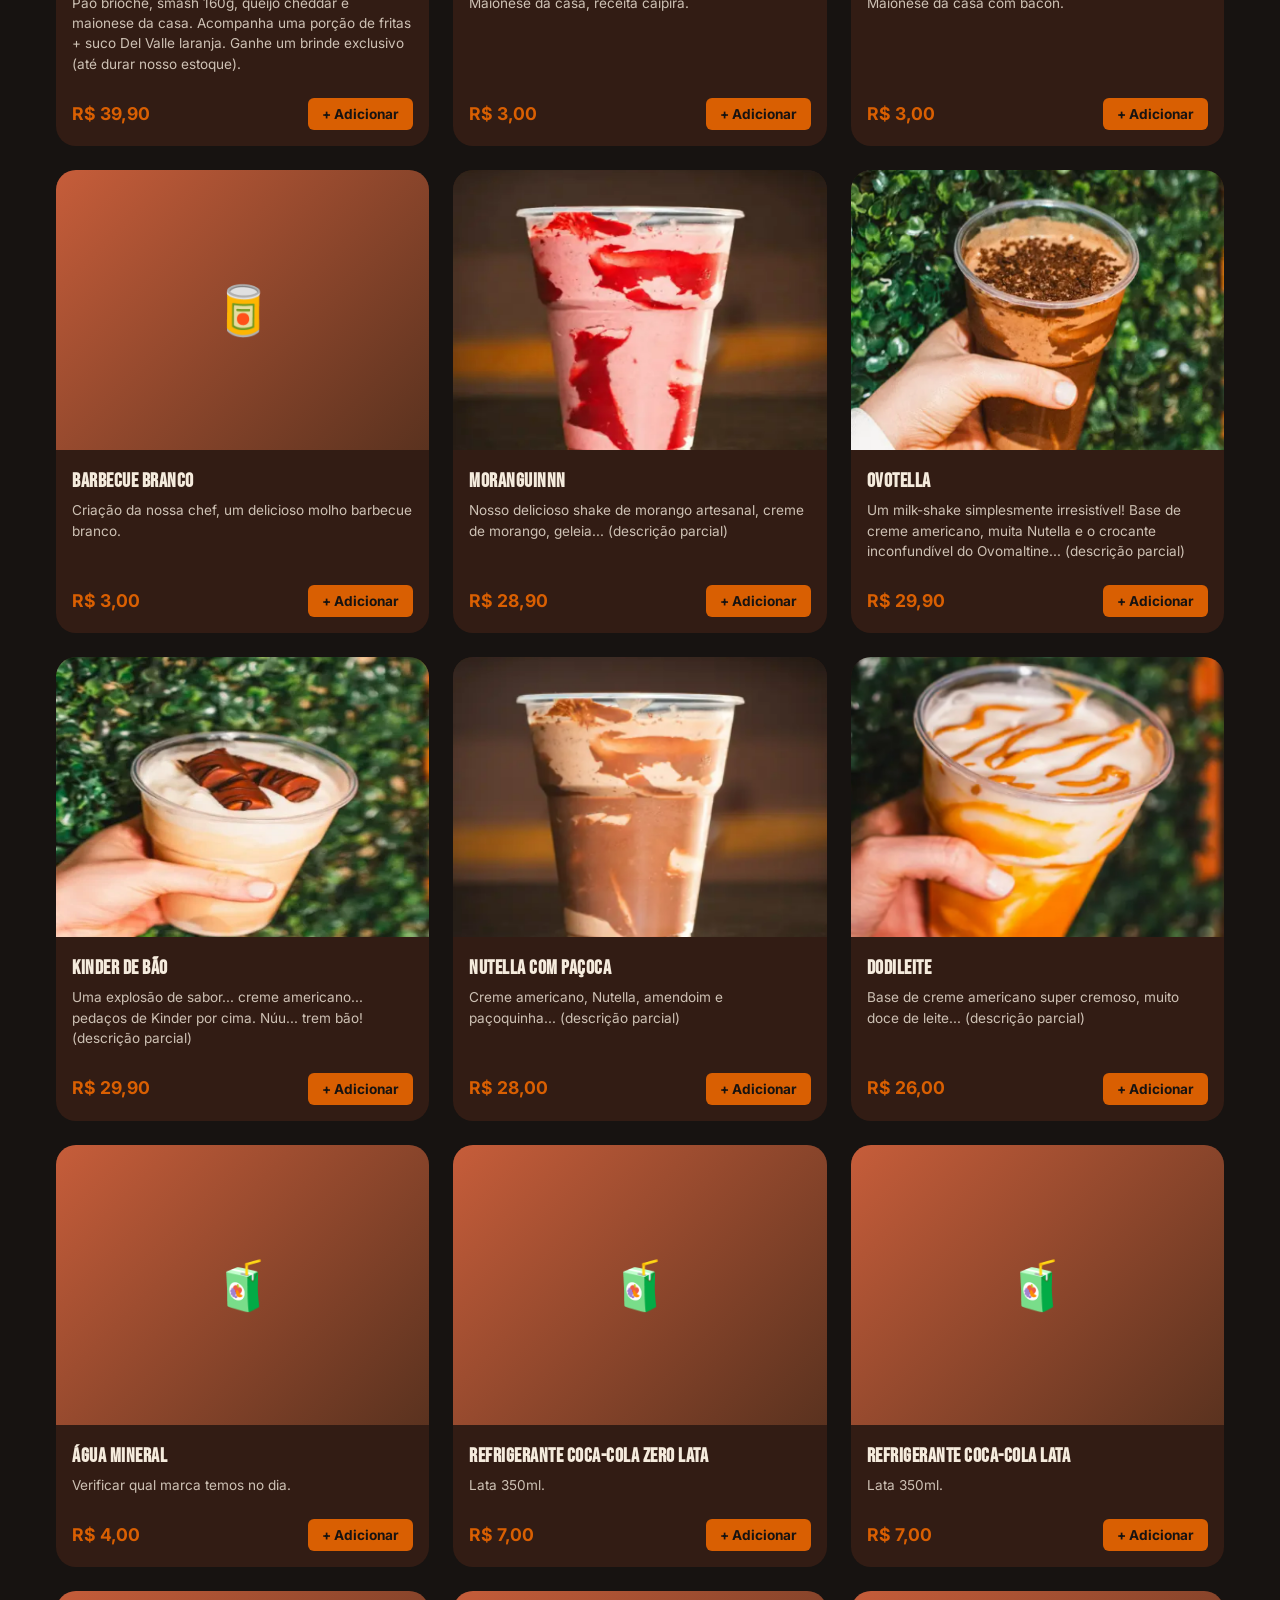
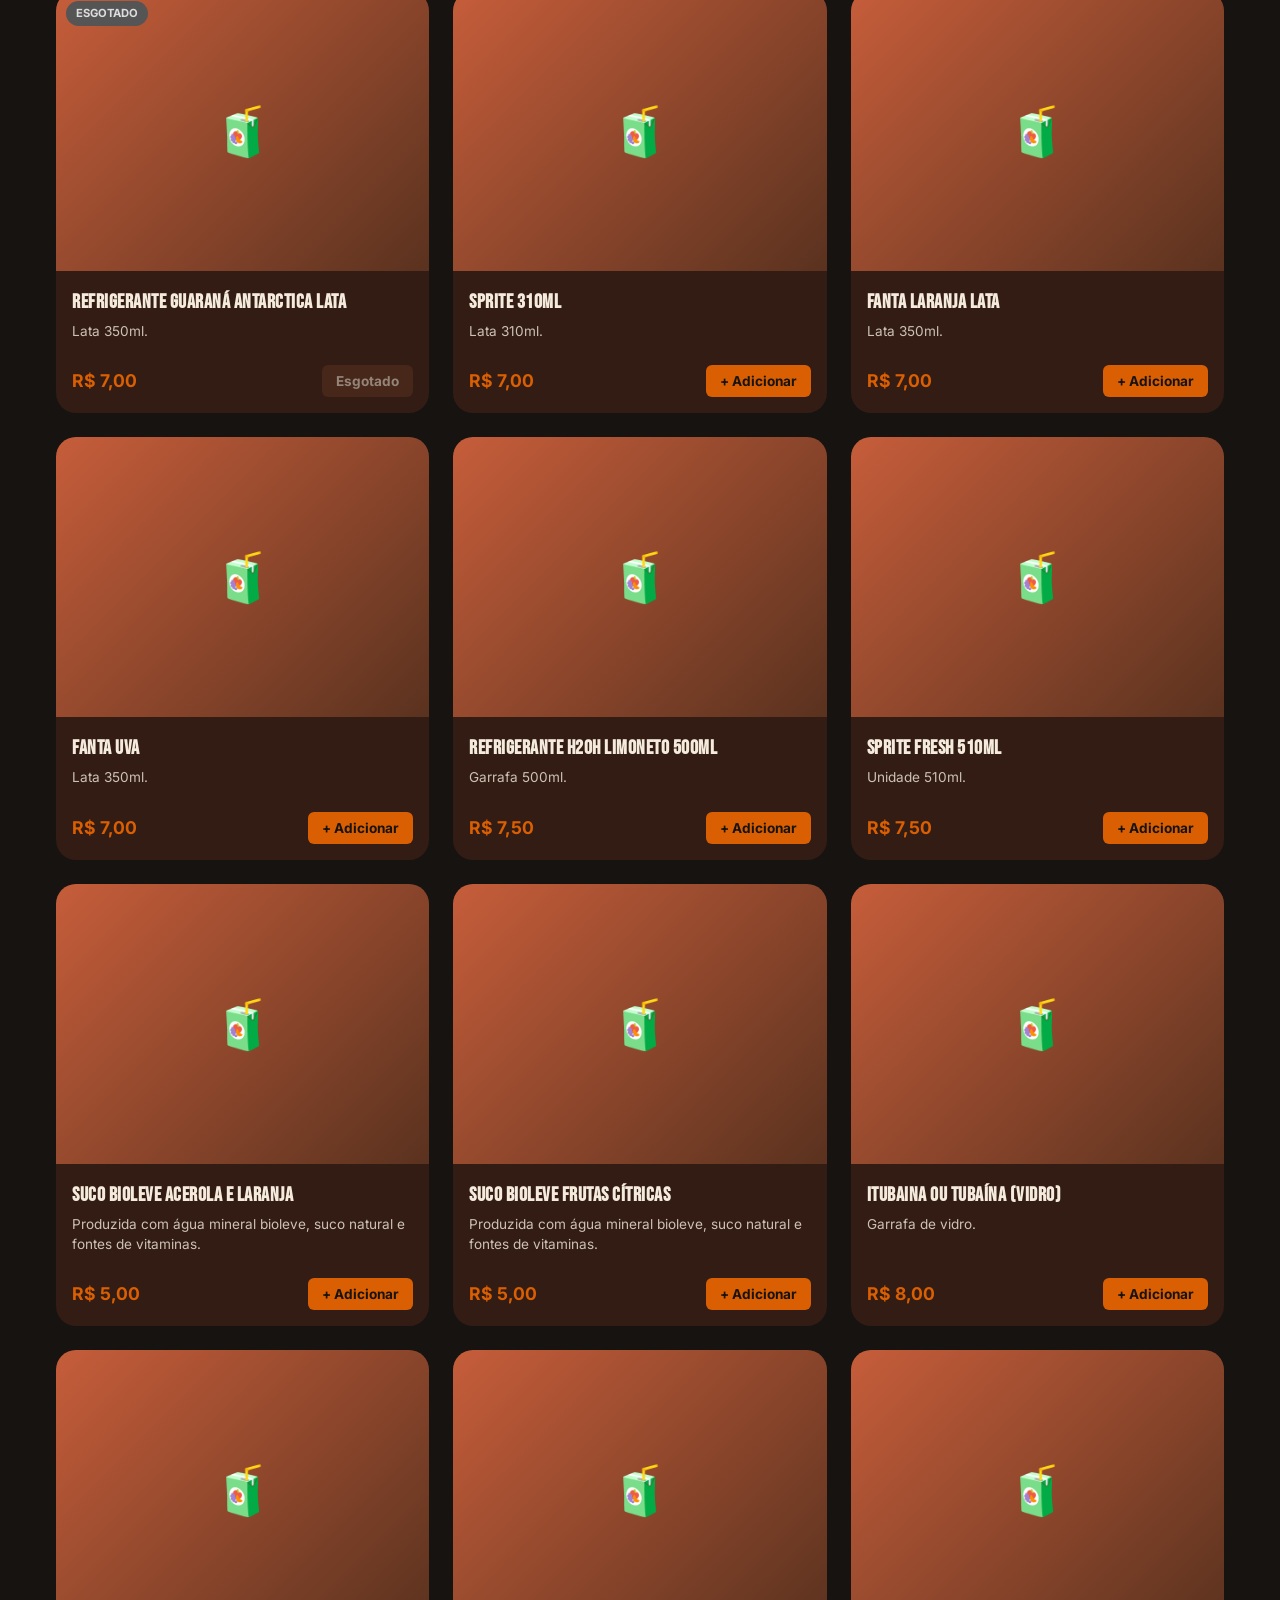
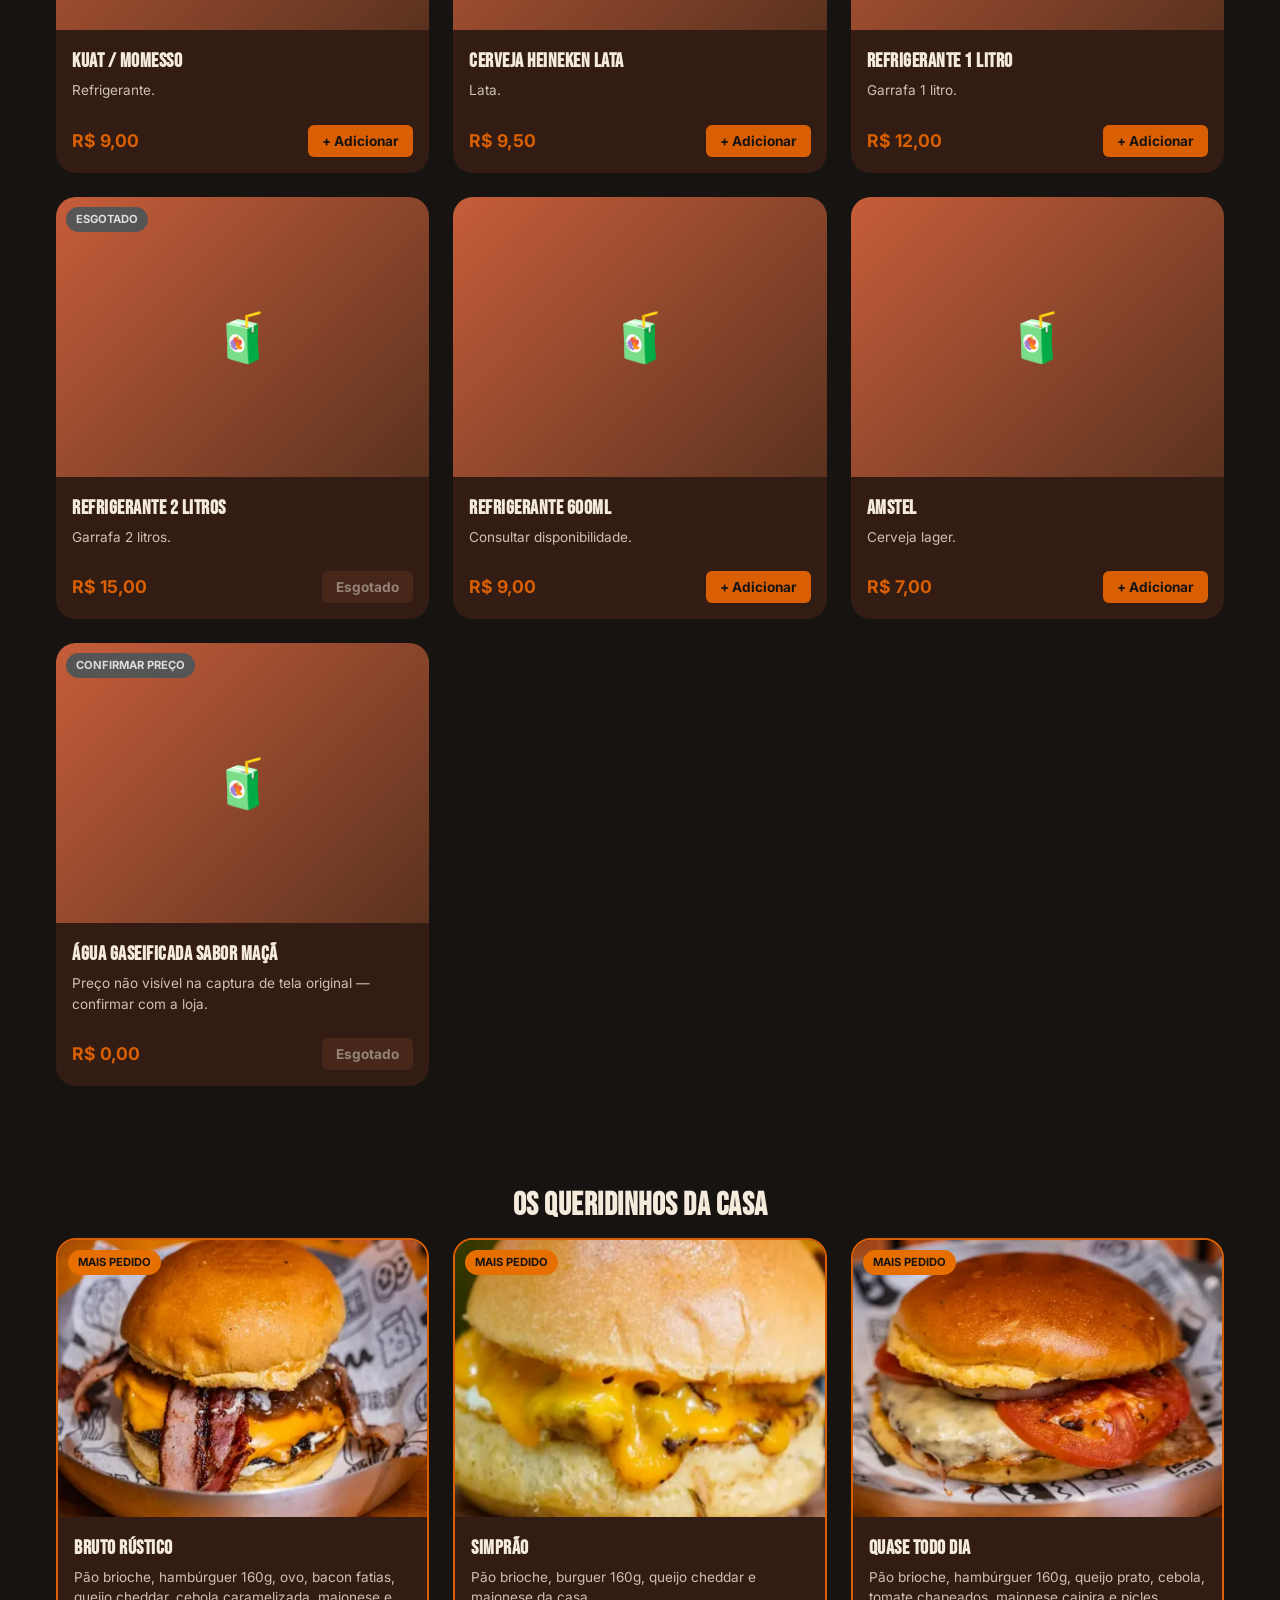
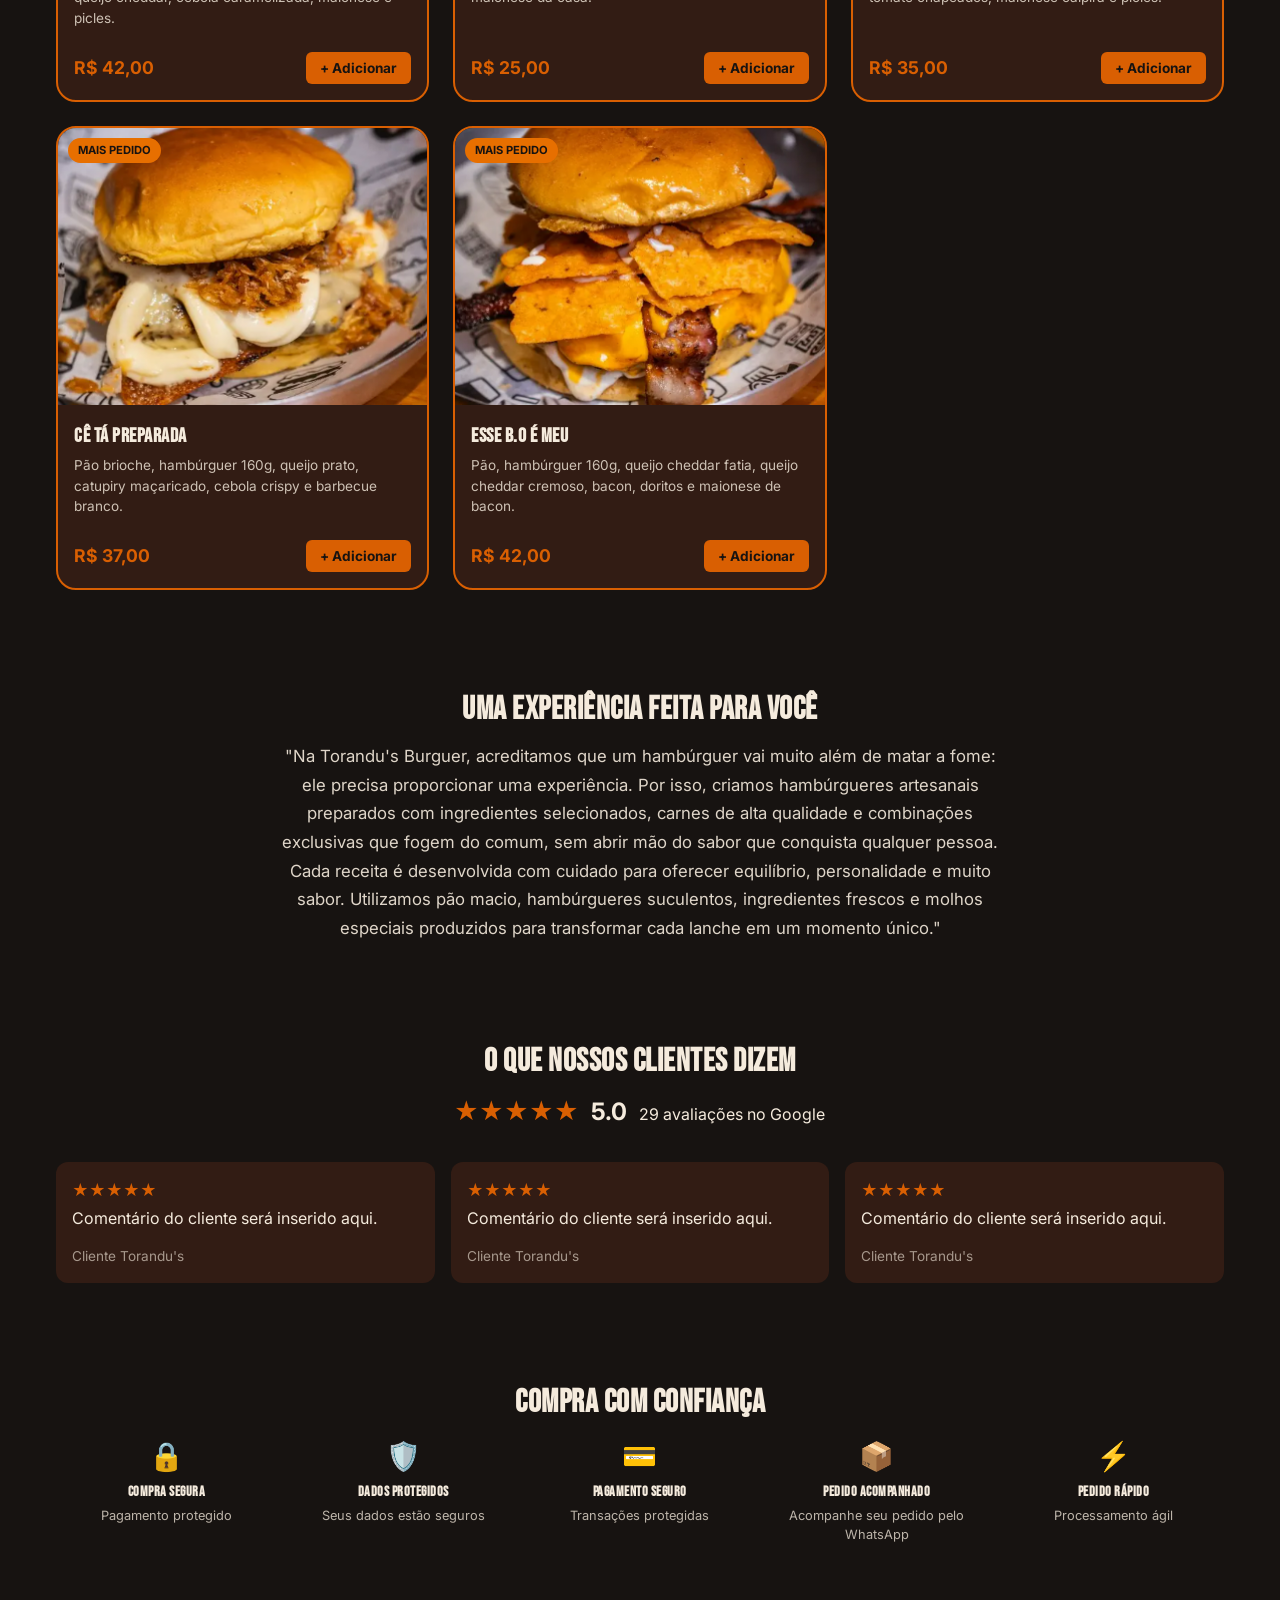
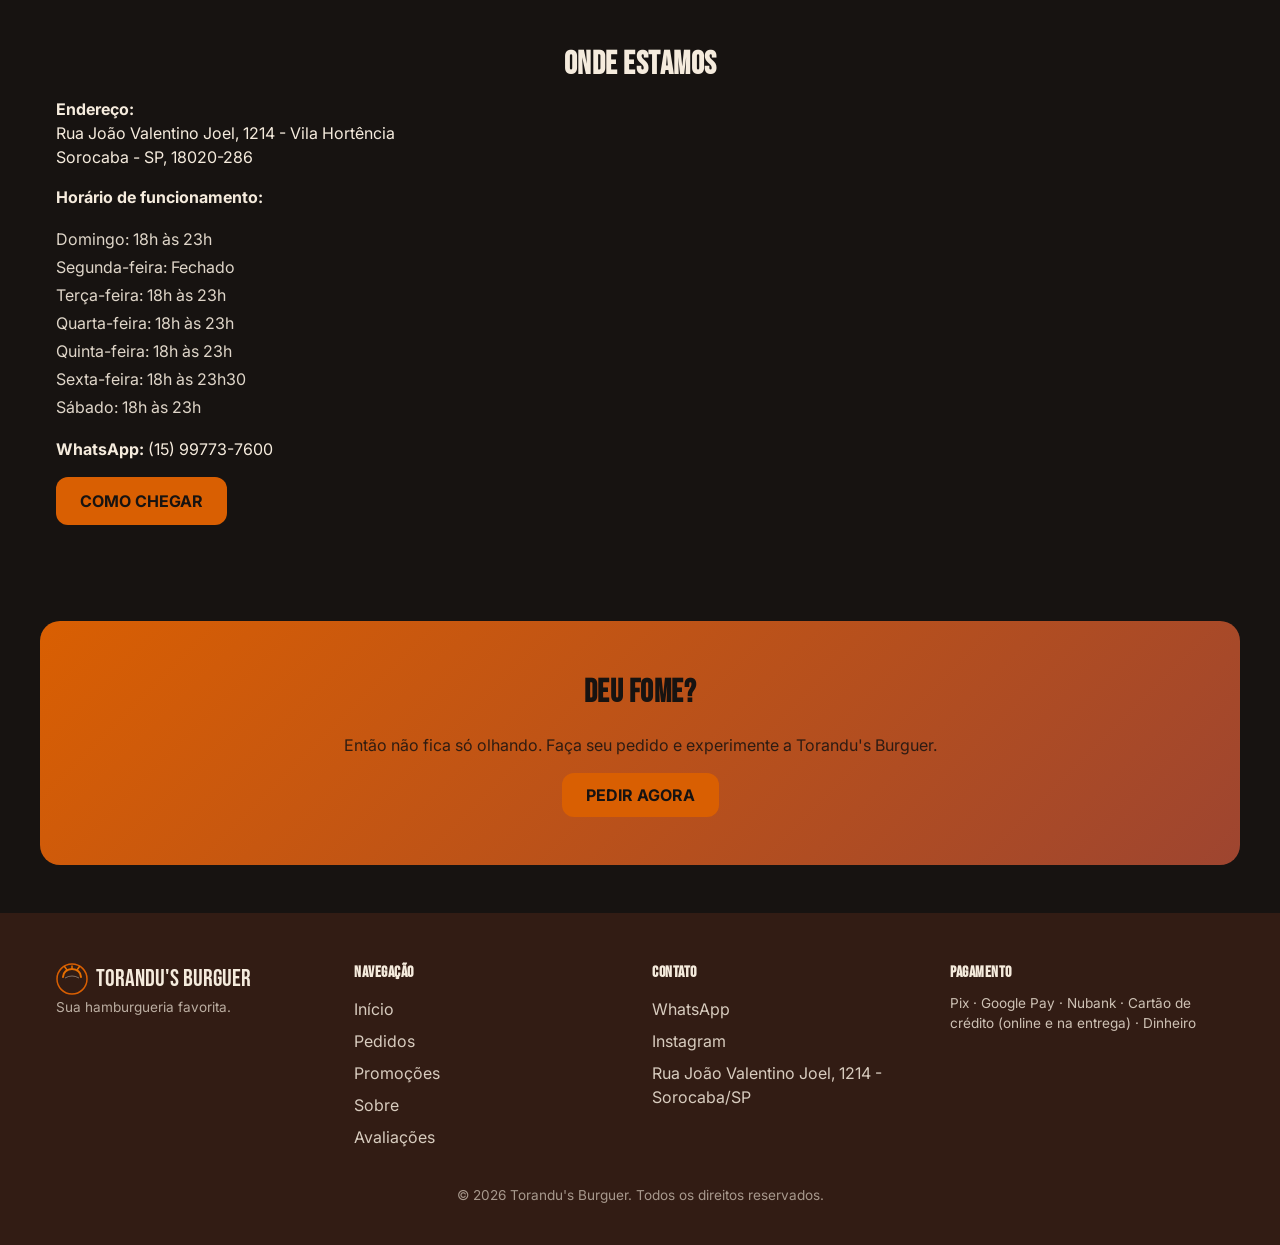
==== commit b3c47276: "feat: move promotions section higher, show real photo on promo card Promoções da Brasa now renders r" ====
--- a/index.html
+++ b/index.html
@@ -71,6 +71,13 @@
       </div>
     </section>
 
+    <section id="promocoes" class="section">
+      <div class="container">
+        <h2 class="section-title">PROMOÇÕES DA BRASA</h2>
+        <div id="promotions-grid" class="promo-grid"></div>
+      </div>
+    </section>
+
     <section id="diferenciais" class="section"><div class="container">
       <h2 class="section-title">MAIS QUE UM HAMBÚRGUER</h2>
       <p class="section-subtitle">Na Torandu's Burguer, acreditamos que um hambúrguer vai muito além de matar a fome: ele precisa proporcionar uma experiência.</p>
@@ -100,13 +107,6 @@
       <div class="container">
         <h2 class="section-title">OS QUERIDINHOS DA CASA</h2>
         <div id="featured-grid" class="product-grid product-grid--featured"></div>
-      </div>
-    </section>
-
-    <section id="promocoes" class="section">
-      <div class="container">
-        <h2 class="section-title">PROMOÇÕES DA BRASA</h2>
-        <div id="promotions-grid" class="promo-grid"></div>
       </div>
     </section>
 
--- a/assets/css/styles.css
+++ b/assets/css/styles.css
@@ -183,7 +183,10 @@
 .product-card__image {
   aspect-ratio: 4/3; display: flex; align-items: center; justify-content: center; font-size: 3rem;
   background: linear-gradient(135deg, var(--color-terracotta), var(--color-brown));
-}
+  overflow: hidden;
+}
+.product-card__image--photo { background: var(--color-brown-dark); }
+.product-card__image img { width: 100%; height: 100%; object-fit: cover; }
 .product-card__body { padding: var(--space-3); flex: 1; display: flex; flex-direction: column; }
 .product-card__name { margin-bottom: var(--space-1); }
 .product-card__description { font-size: 0.85rem; opacity: 0.8; flex: 1; }
@@ -208,7 +211,8 @@
   background: linear-gradient(135deg, var(--color-terracotta-dark), var(--color-brown-dark));
   border-radius: var(--radius-lg); overflow: hidden; position: relative; display: flex; flex-direction: column;
 }
-.promo-card__image { aspect-ratio: 16/9; display: flex; align-items: center; justify-content: center; font-size: 3rem; background: rgba(0,0,0,0.2); }
+.promo-card__image { aspect-ratio: 16/9; display: flex; align-items: center; justify-content: center; font-size: 3rem; background: rgba(0,0,0,0.2); overflow: hidden; }
+.promo-card__image img { width: 100%; height: 100%; object-fit: cover; }
 .promo-card__body { padding: var(--space-4); }
 .promo-card__prices { display: flex; align-items: baseline; gap: var(--space-2); margin: var(--space-2) 0 var(--space-3); }
 .promo-card__price-original { text-decoration: line-through; opacity: 0.6; }
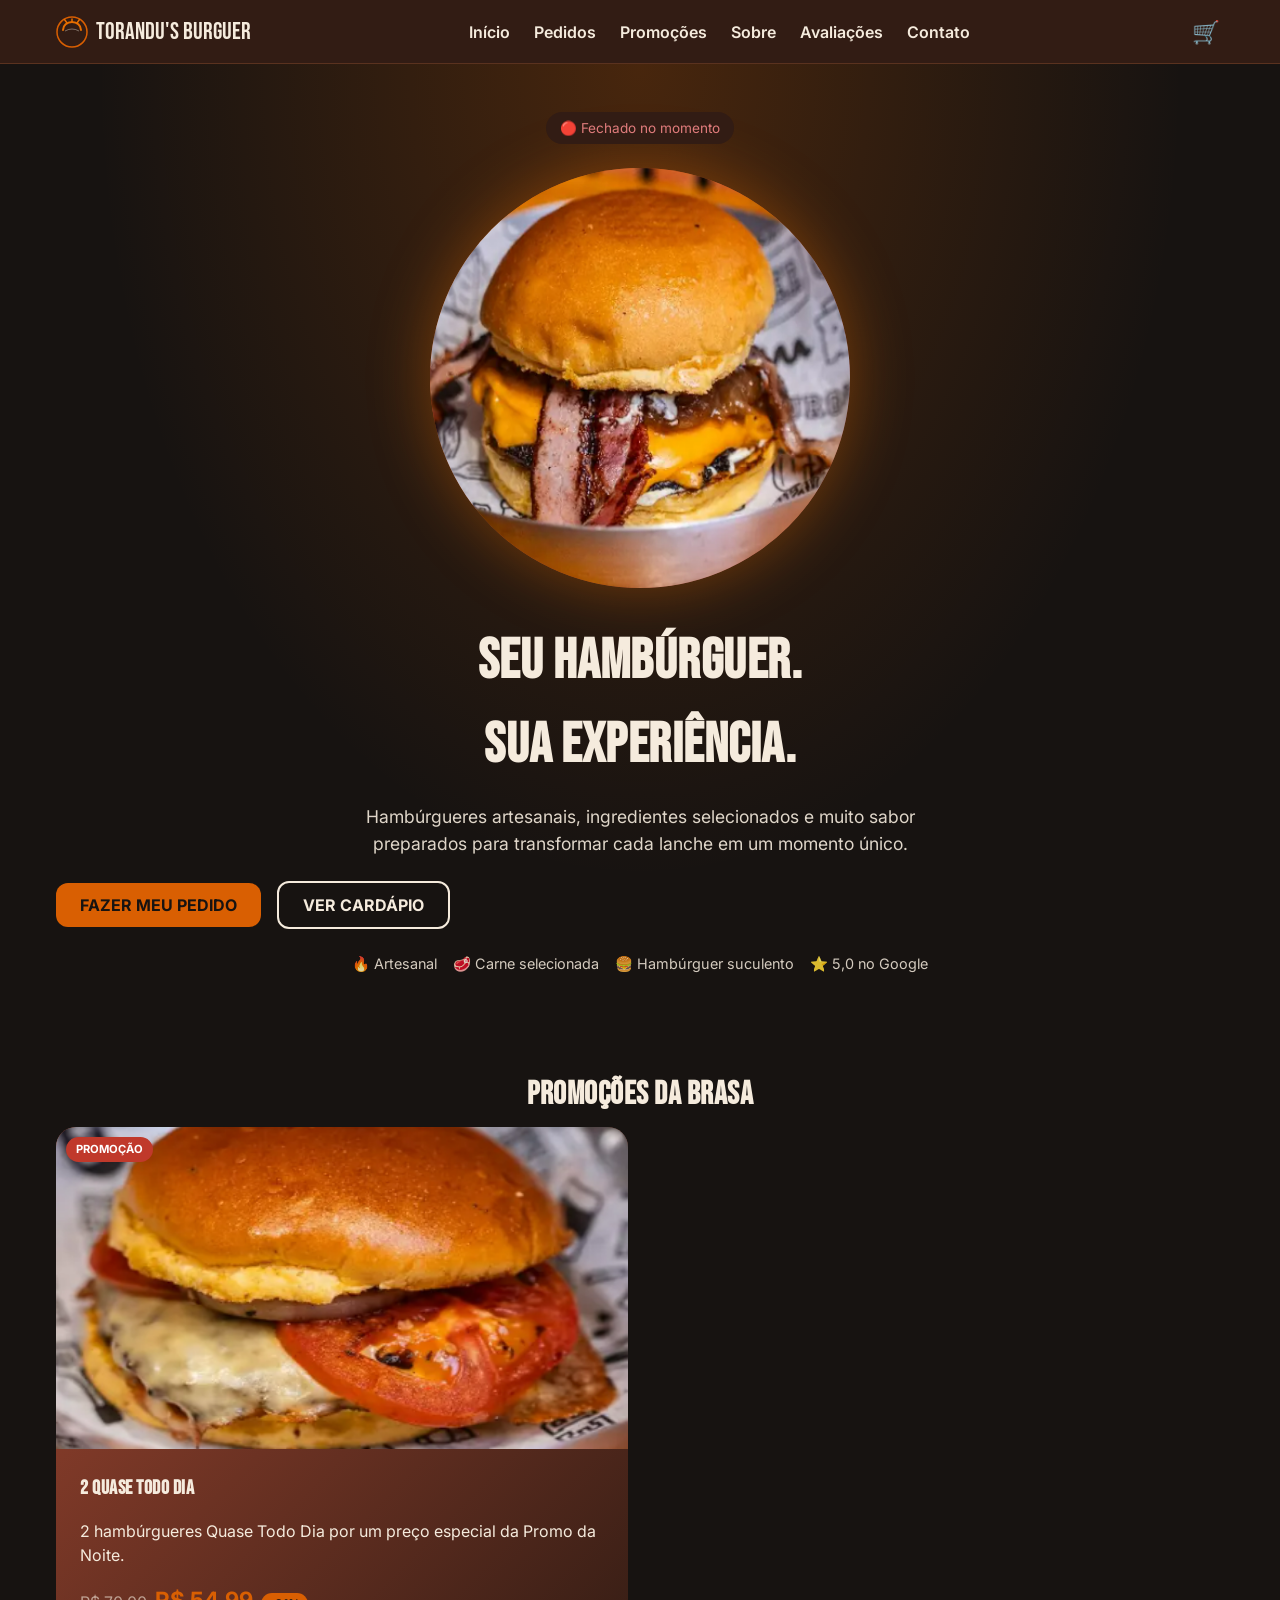
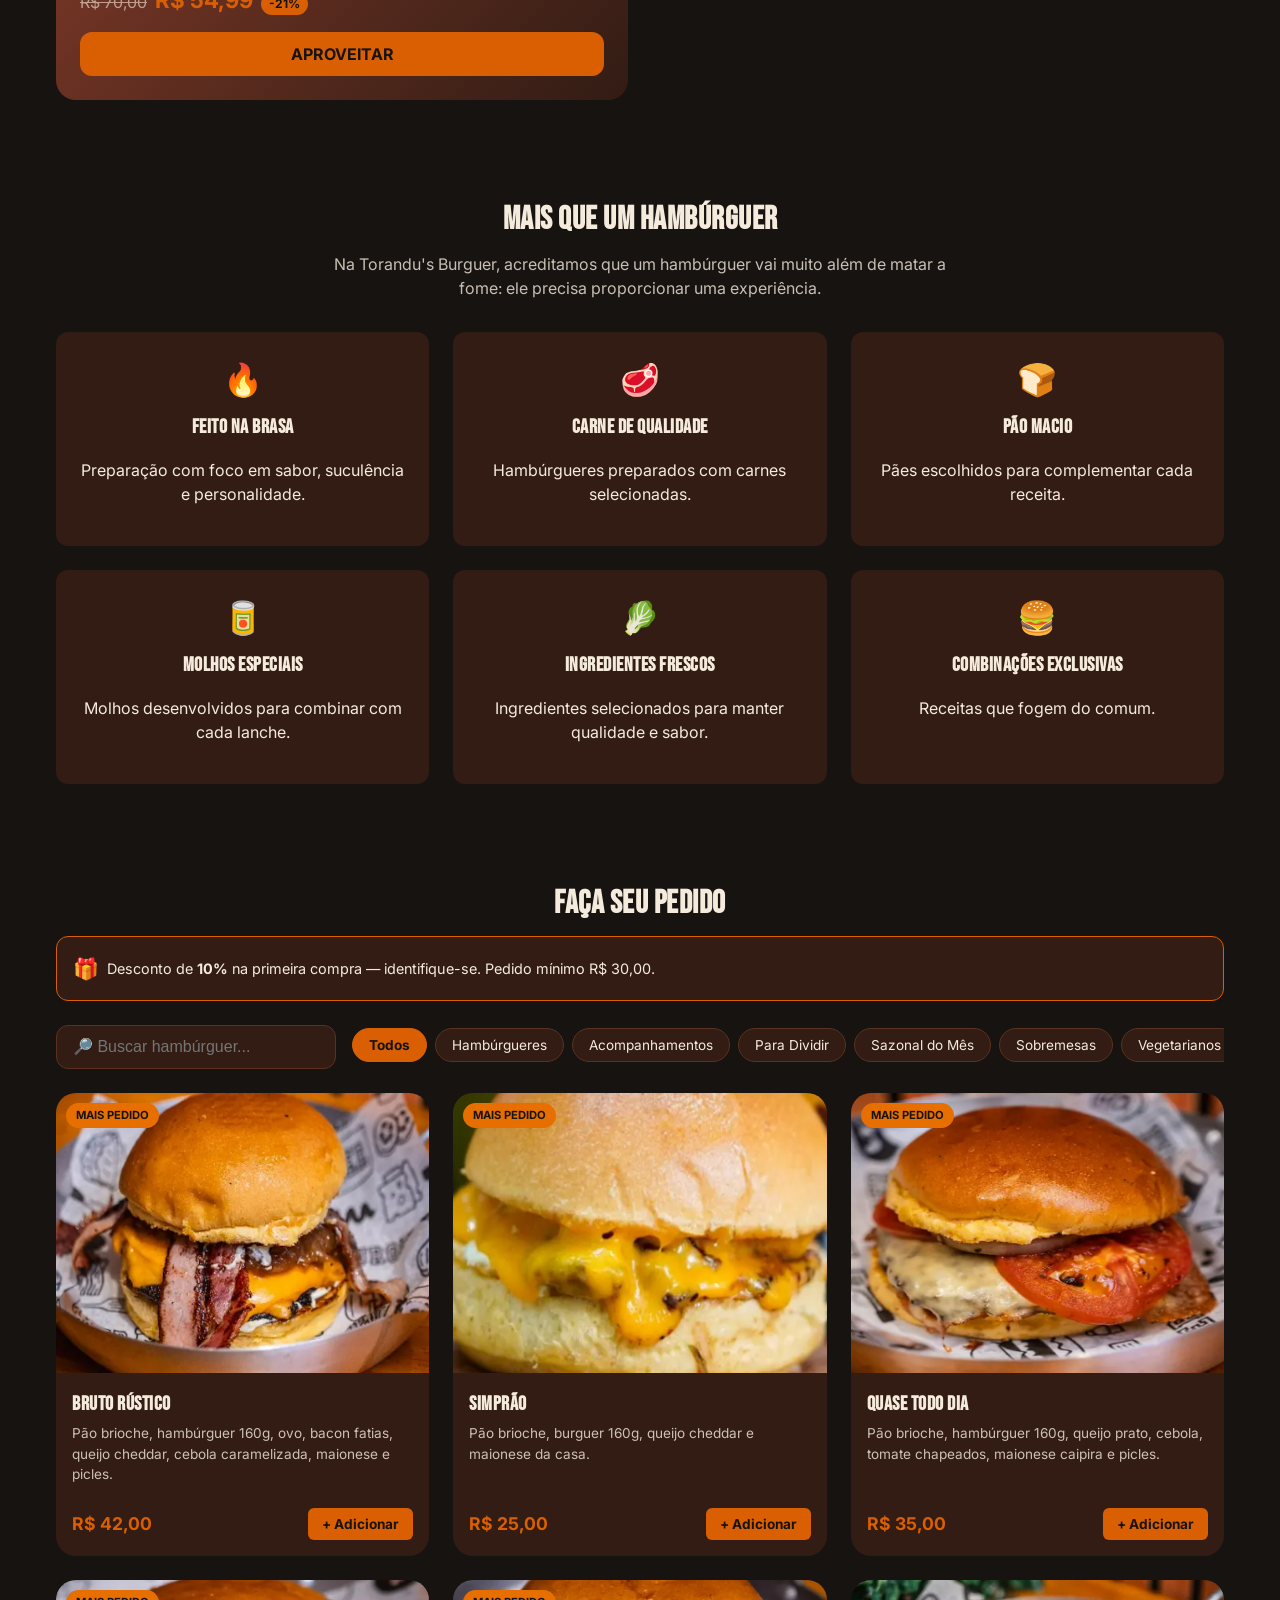
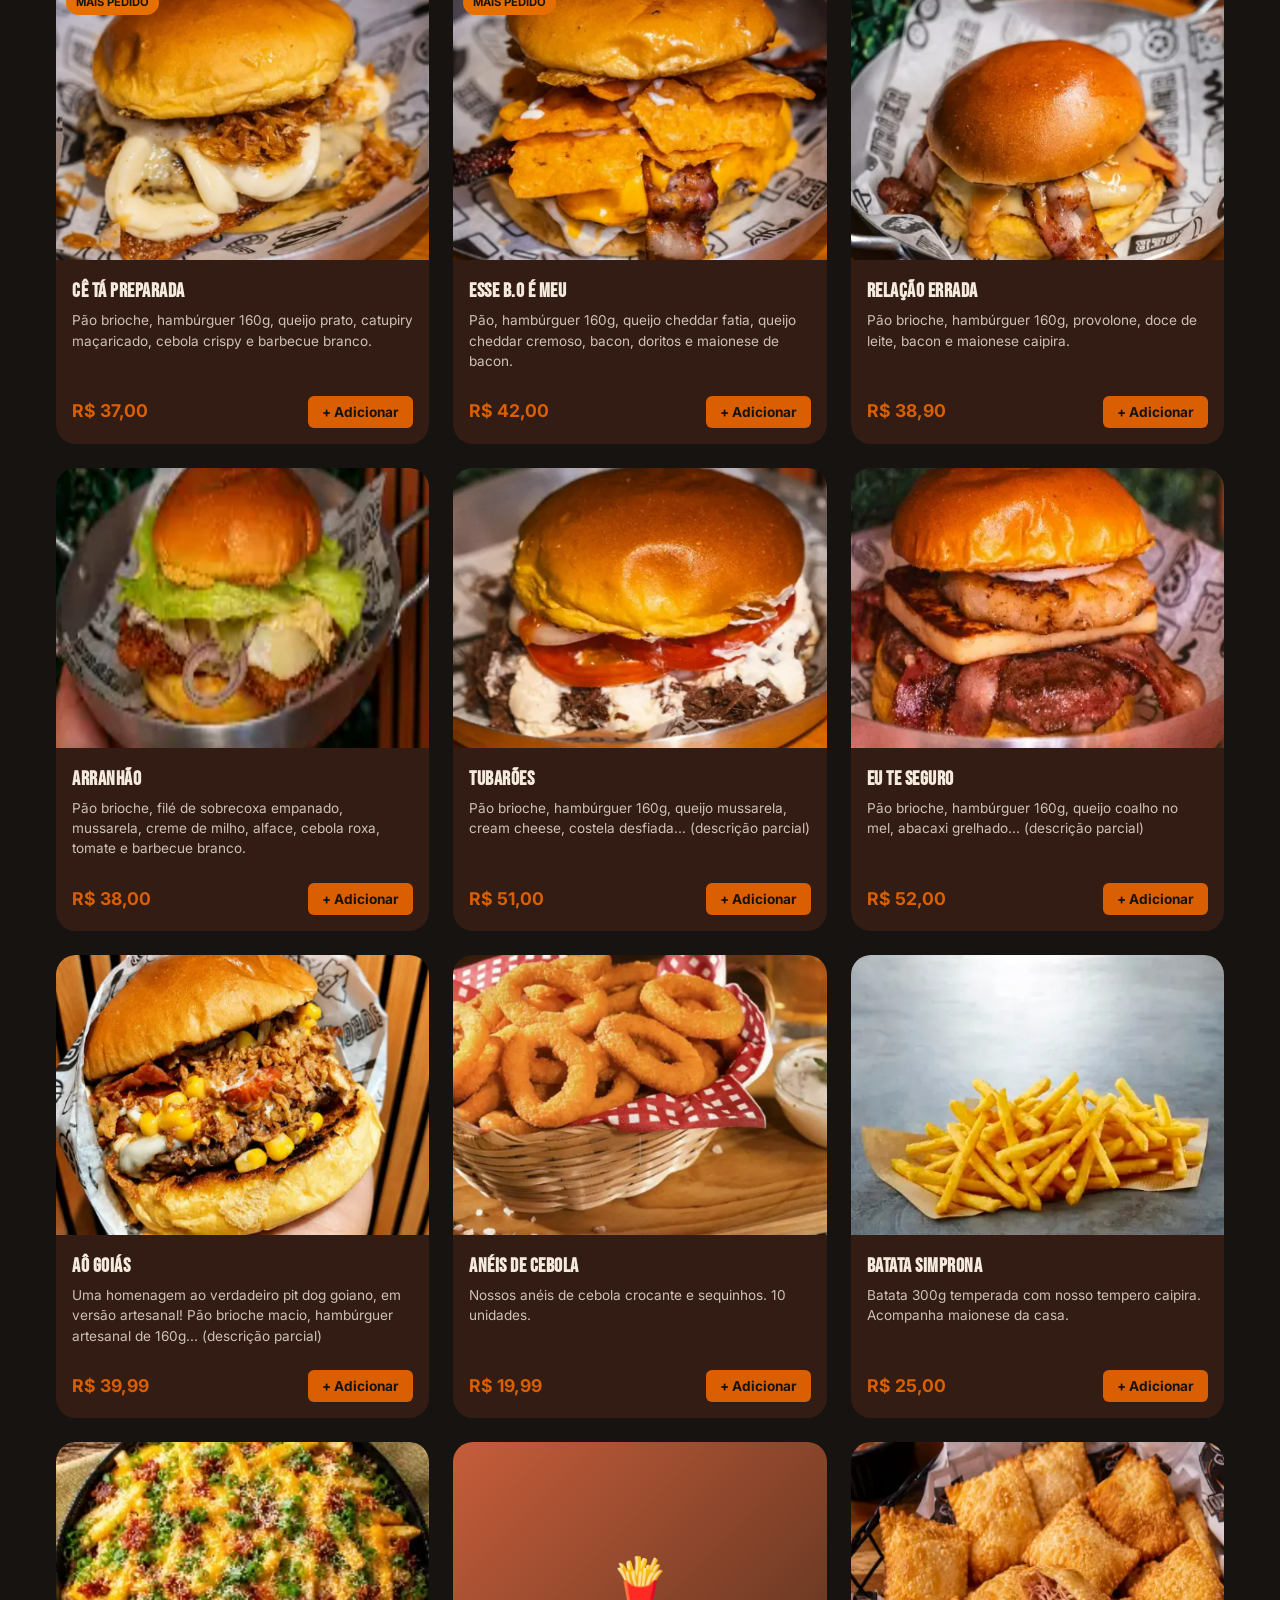
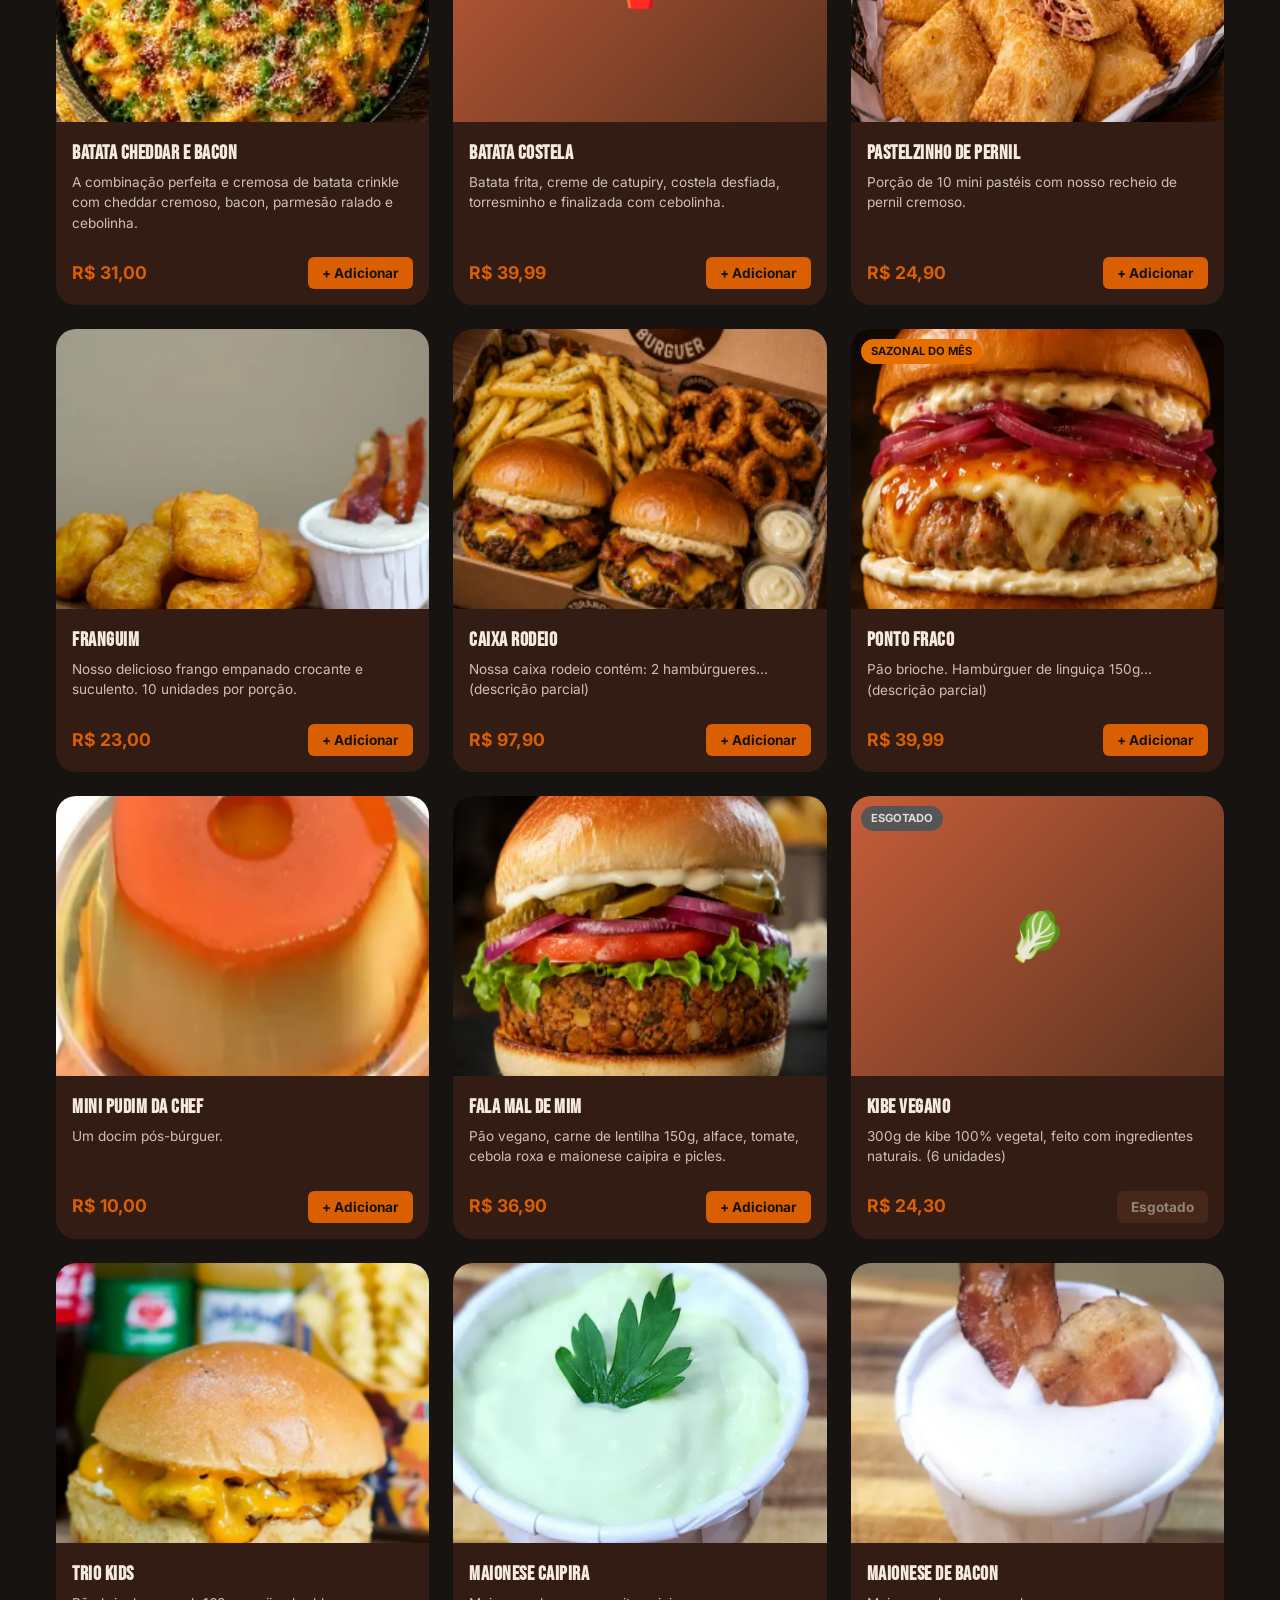
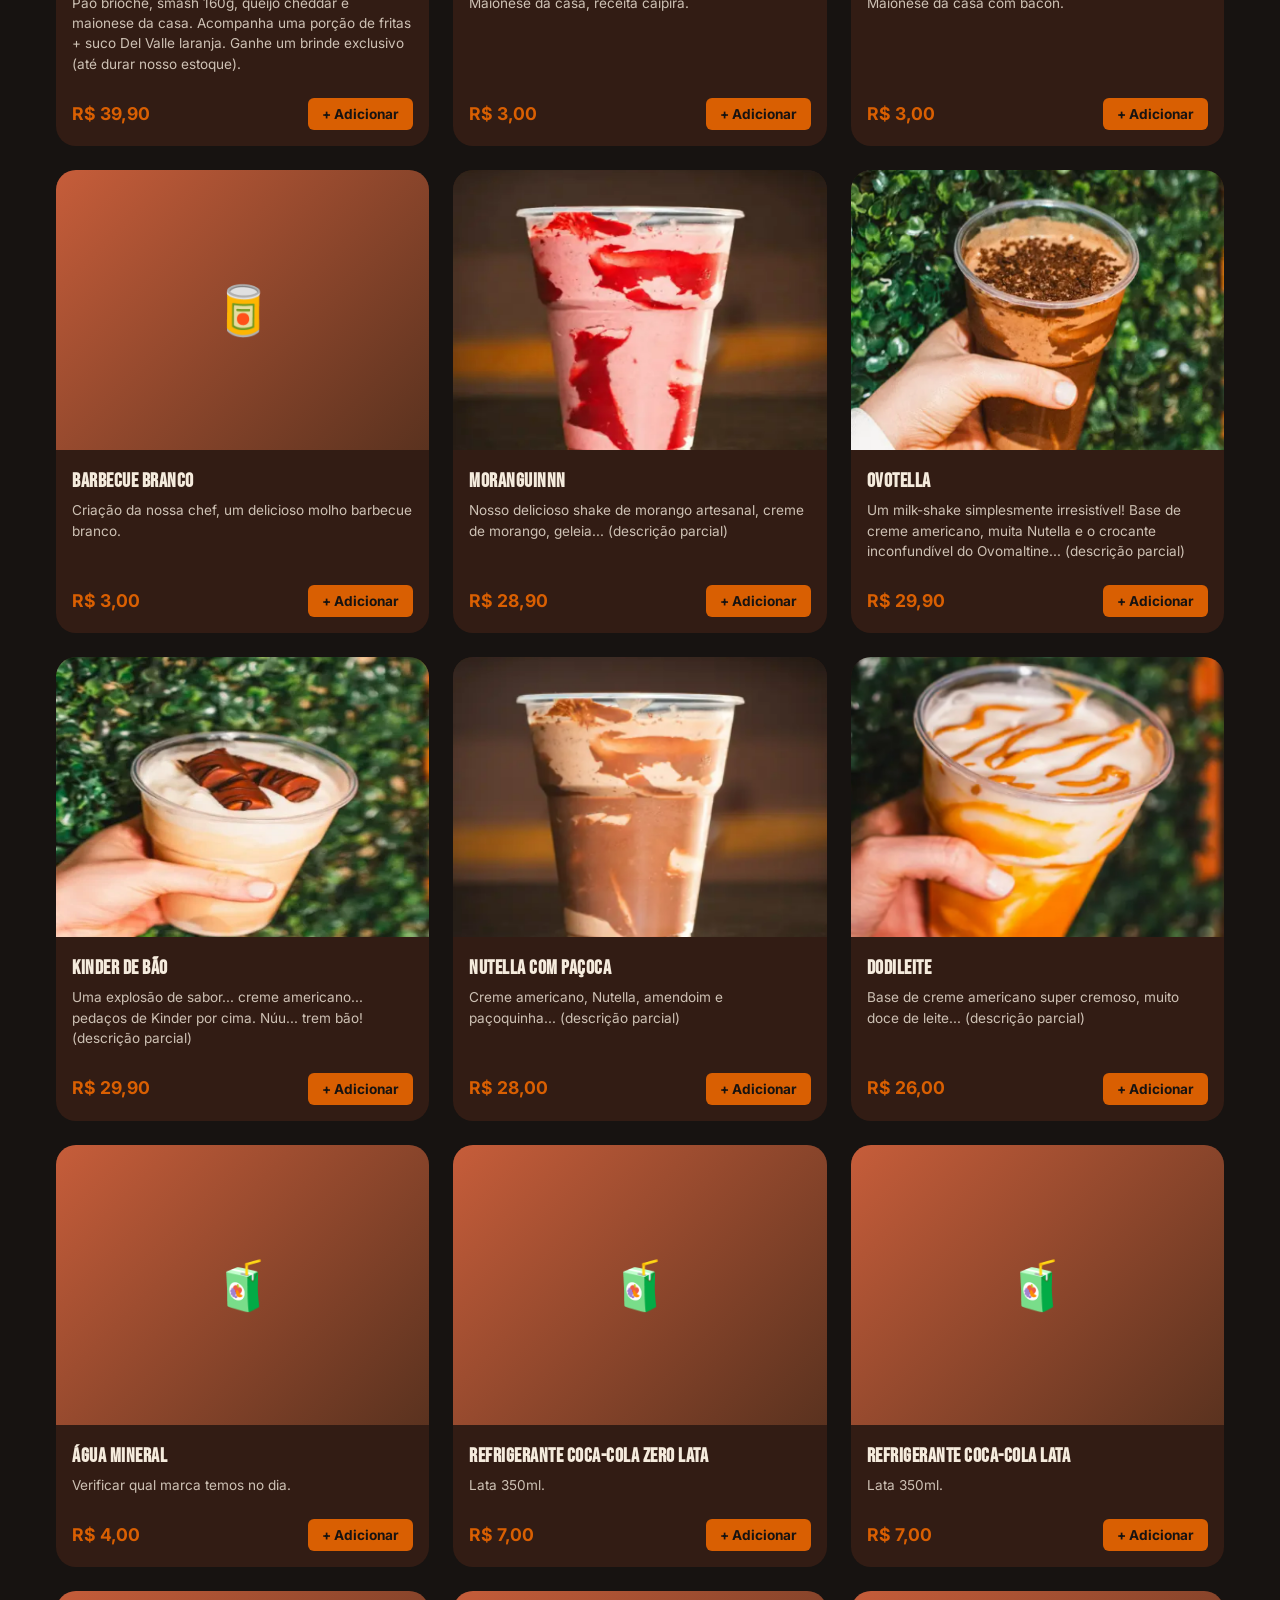
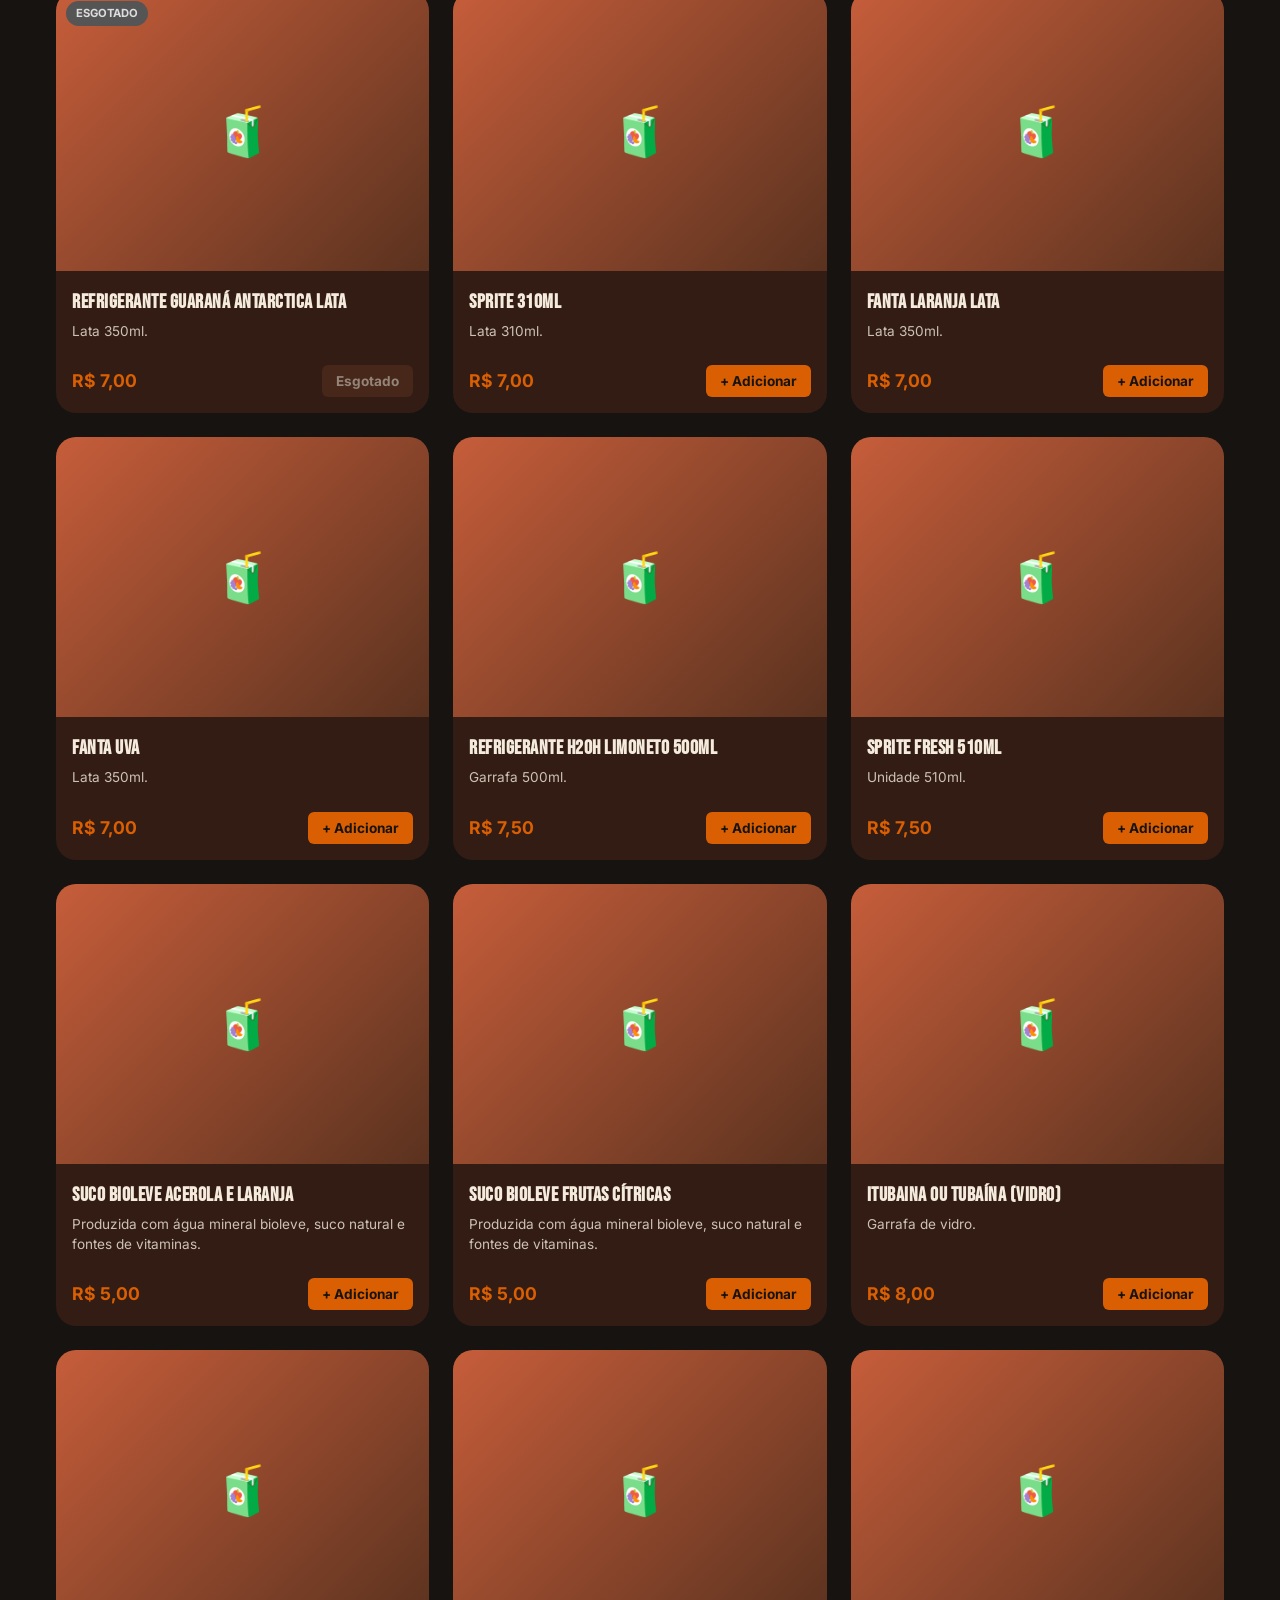
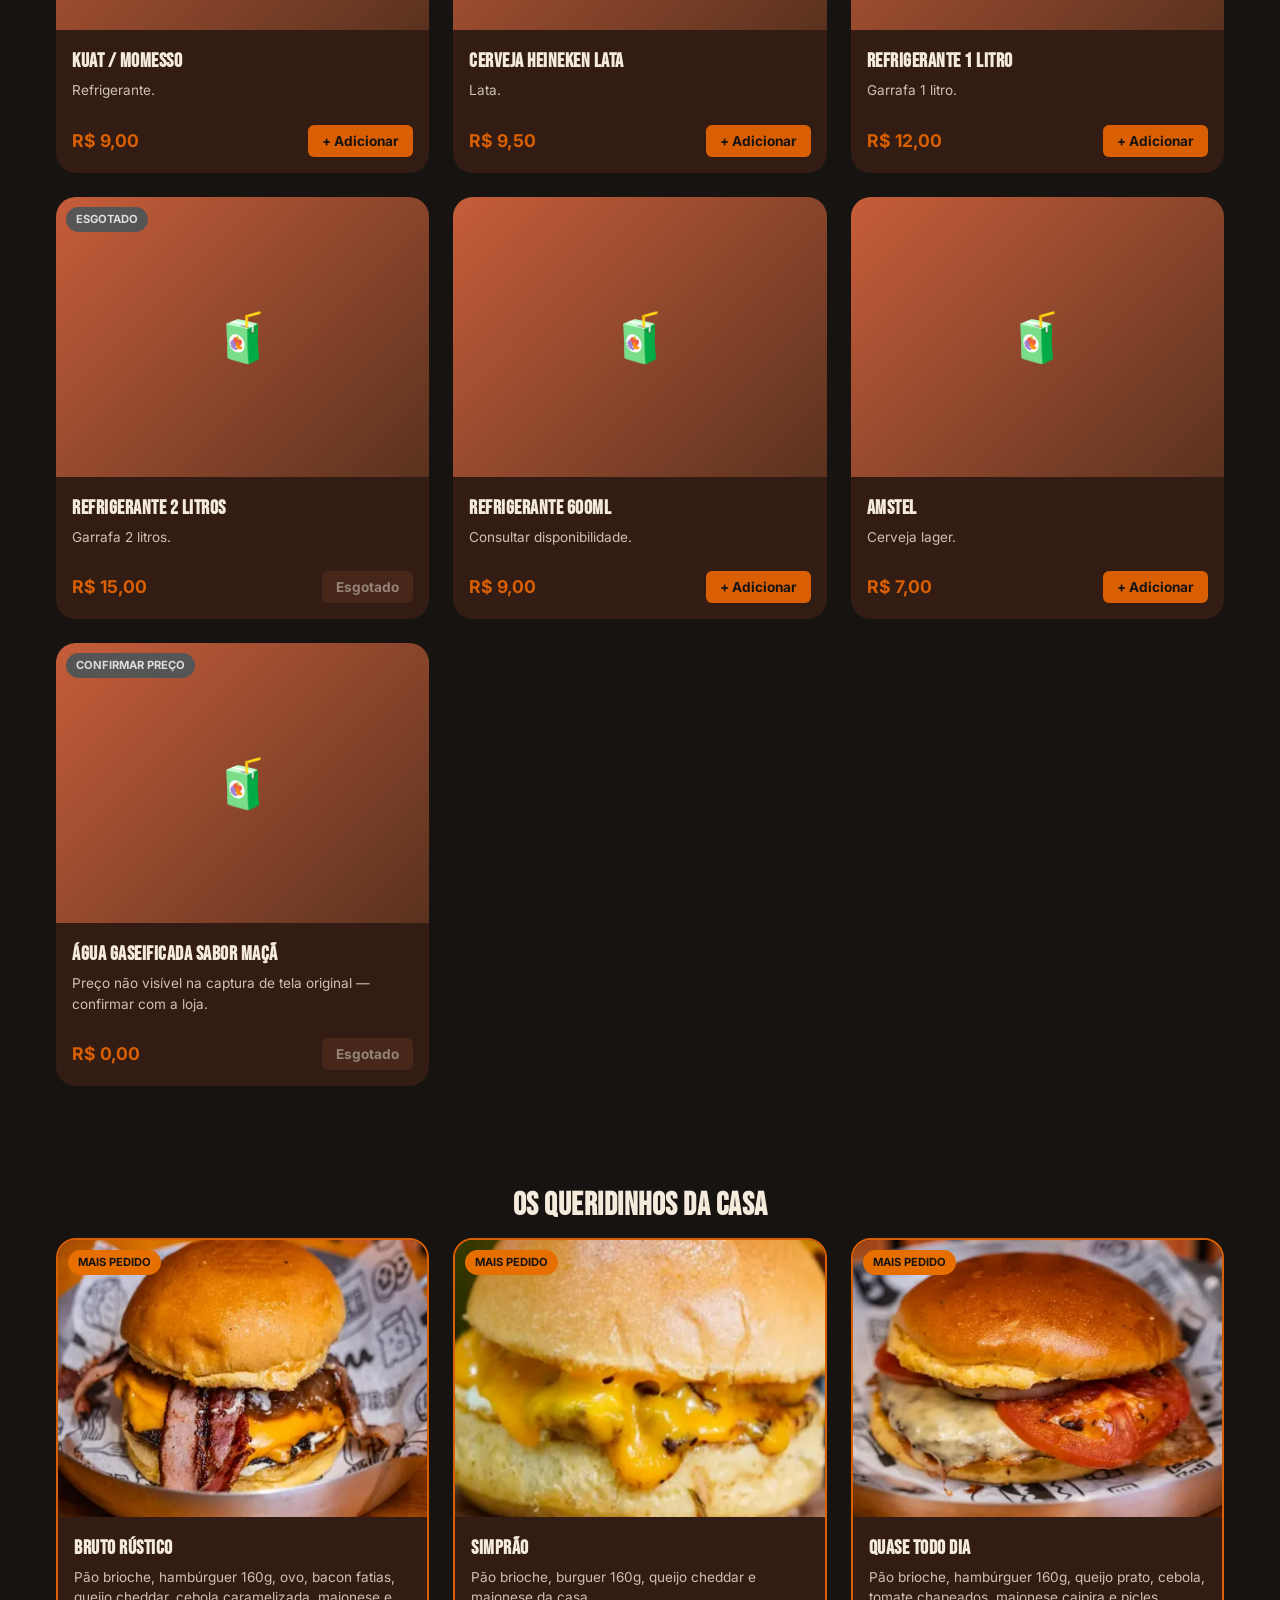
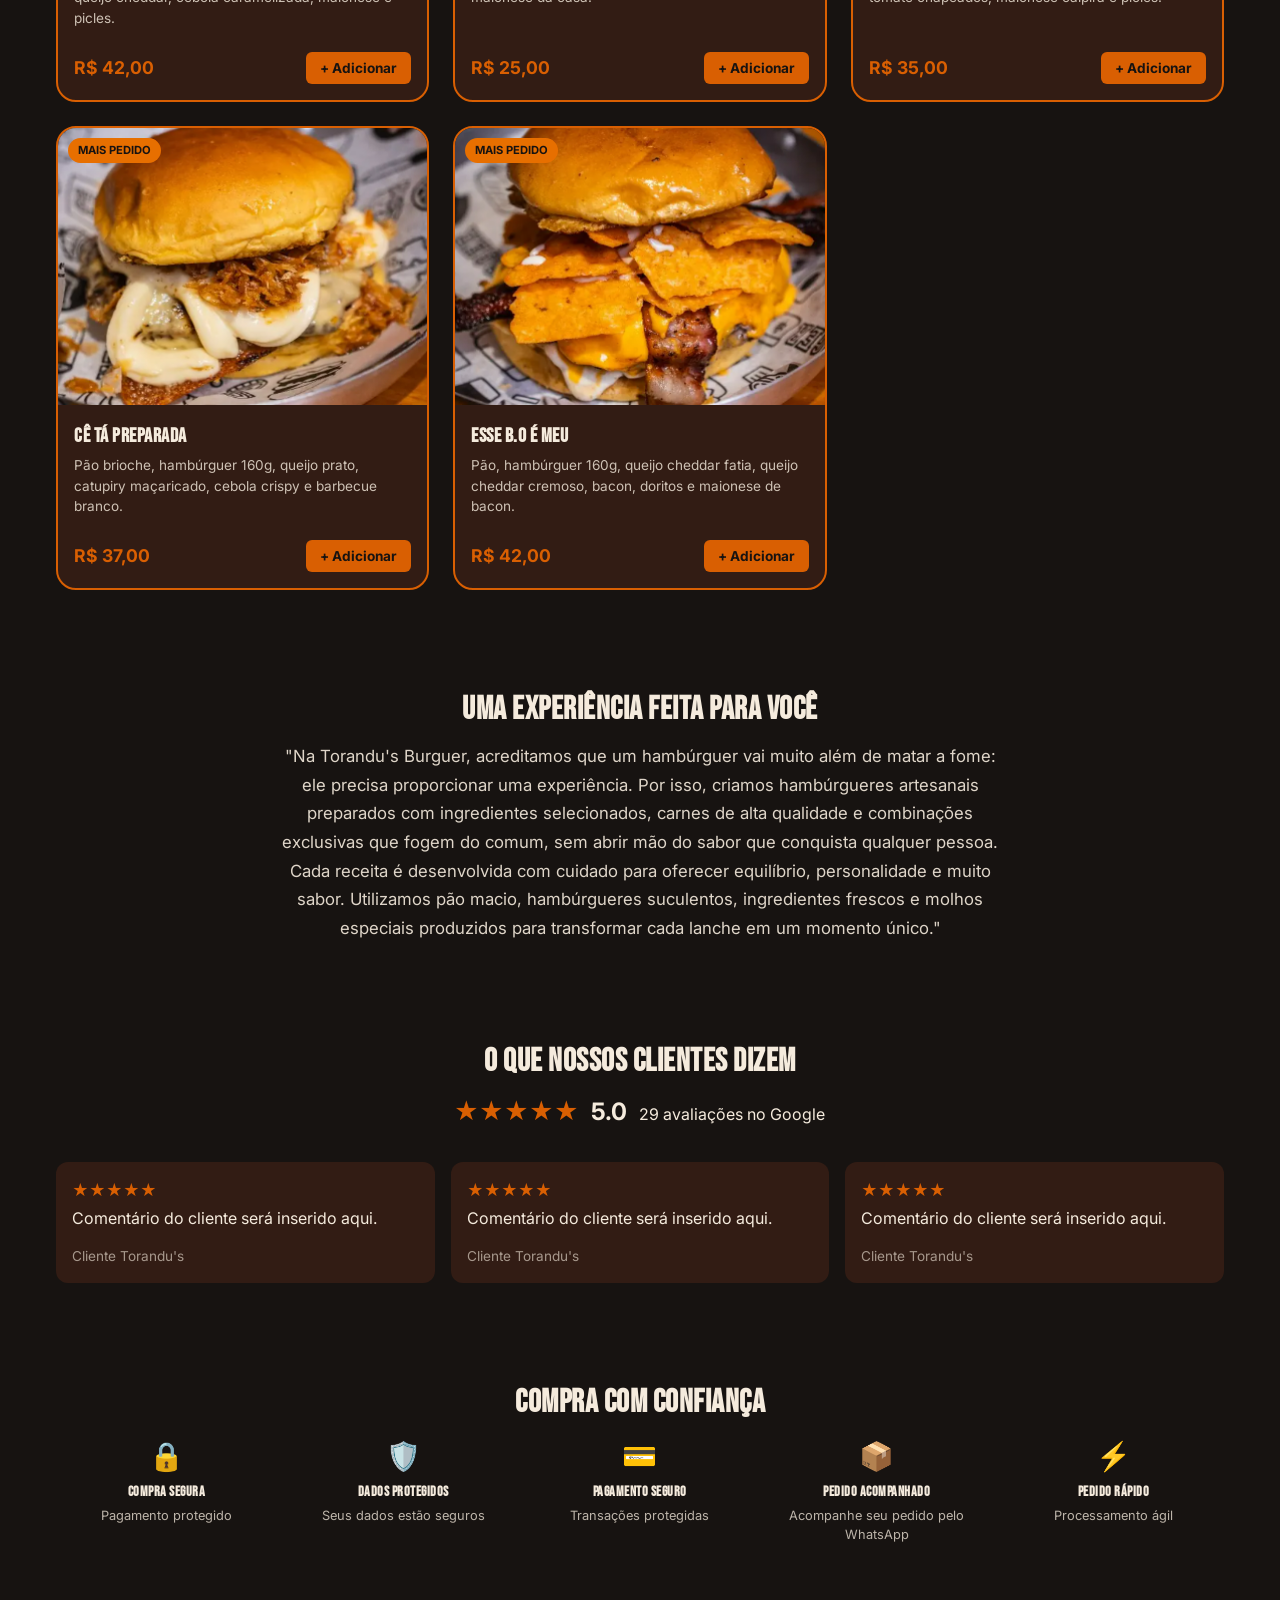
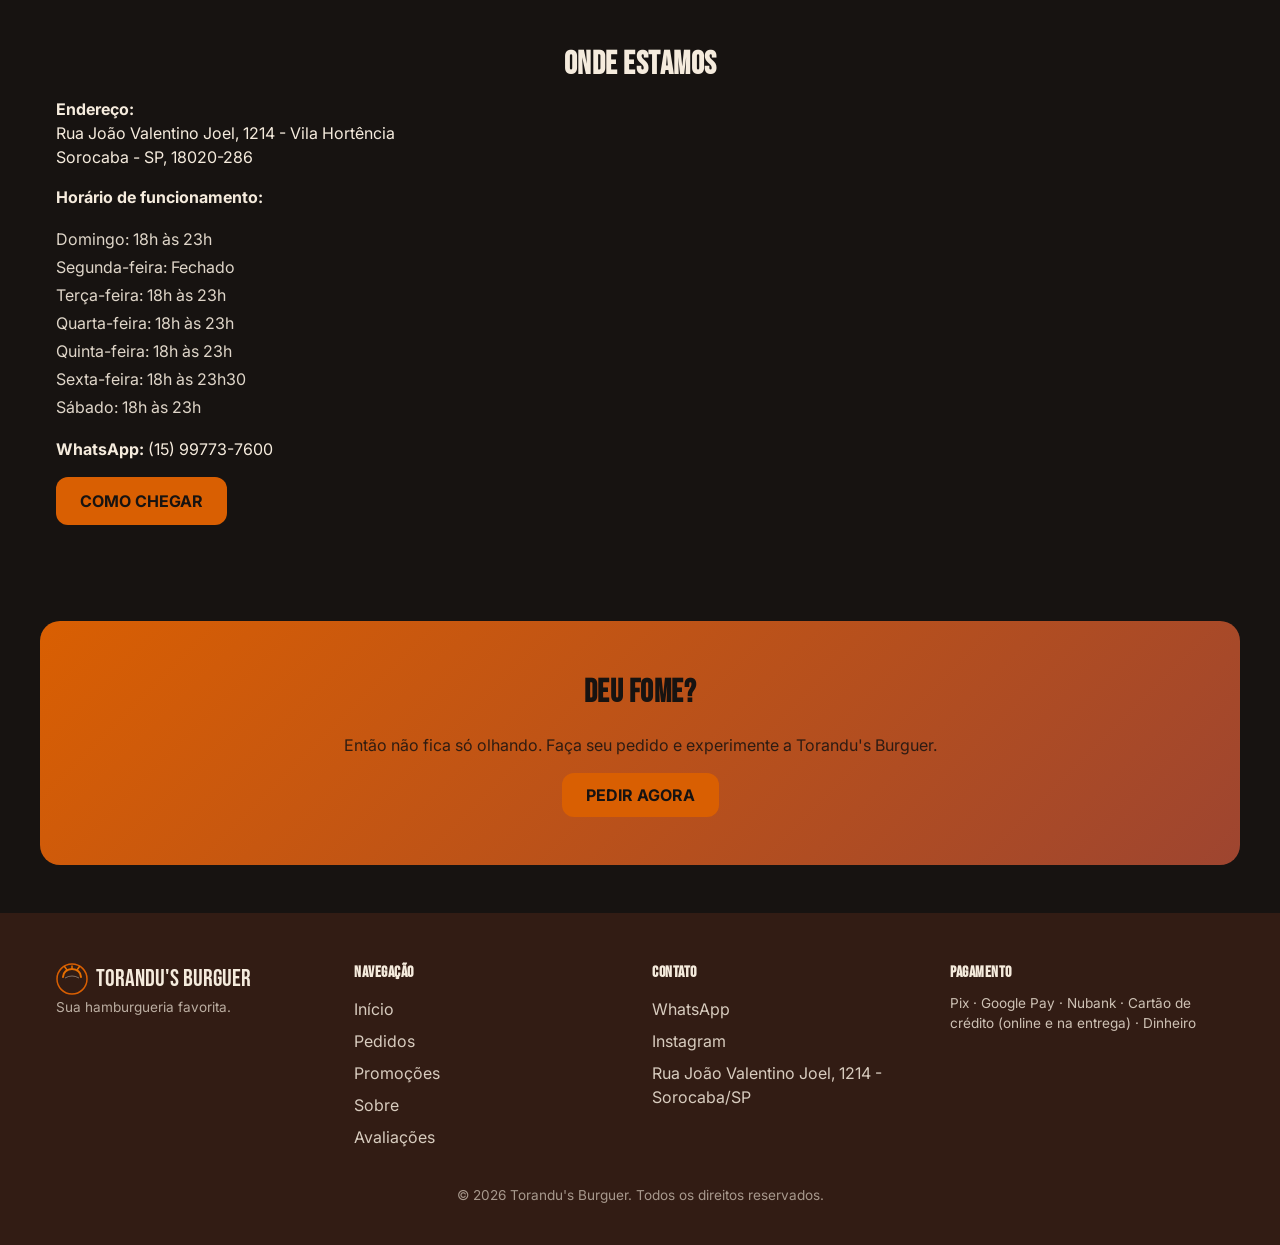
==== commit 4cccadd6: "feat: use real burger photo in hero visual instead of emoji Replaces the generic burger emoji in the" ====
--- a/index.html
+++ b/index.html
@@ -55,7 +55,9 @@
     <section id="inicio" class="hero">
       <div class="container">
         <span class="hero__badge" id="open-status-badge">Carregando horário...</span>
-        <div class="hero__visual" aria-hidden="true">🍔</div>
+        <div class="hero__visual" aria-hidden="true">
+          <img src="assets/images/products/burg-bruto-rustico.png" alt="">
+        </div>
         <h1>SEU HAMBÚRGUER.<br>SUA EXPERIÊNCIA.</h1>
         <p class="subheadline">Hambúrgueres artesanais, ingredientes selecionados e muito sabor preparados para transformar cada lanche em um momento único.</p>
         <div class="hero__actions">
--- a/assets/css/styles.css
+++ b/assets/css/styles.css
@@ -112,10 +112,15 @@
 .status-badge--closed { color: #E07C7C; }
 .hero__visual {
   width: 100%; max-width: 420px; aspect-ratio: 1/1; margin: 0 auto var(--space-5);
-  border-radius: 50%; background: radial-gradient(circle at 35% 30%, var(--color-orange-ember), var(--color-terracotta-dark) 70%);
-  display: flex; align-items: center; justify-content: center; font-size: 6rem;
+  border-radius: 50%; overflow: hidden; background: radial-gradient(circle at 35% 30%, var(--color-orange-ember), var(--color-terracotta-dark) 70%);
+  display: flex; align-items: center; justify-content: center;
   box-shadow: 0 0 60px rgba(231,111,0,0.4);
 }
+.hero__visual img {
+  width: 100%; height: 100%; object-fit: cover; transform: scale(1.15);
+  transition: transform 0.4s ease;
+}
+.hero__visual:hover img { transform: scale(1.22); }
 .hero h1 { font-size: 2.75rem; }
 .hero p.subheadline { max-width: 560px; margin: 0 auto var(--space-4); font-size: 1.1rem; opacity: 0.9; }
 .hero__actions { display: flex; flex-direction: column; gap: var(--space-3); align-items: center; margin-bottom: var(--space-4); }
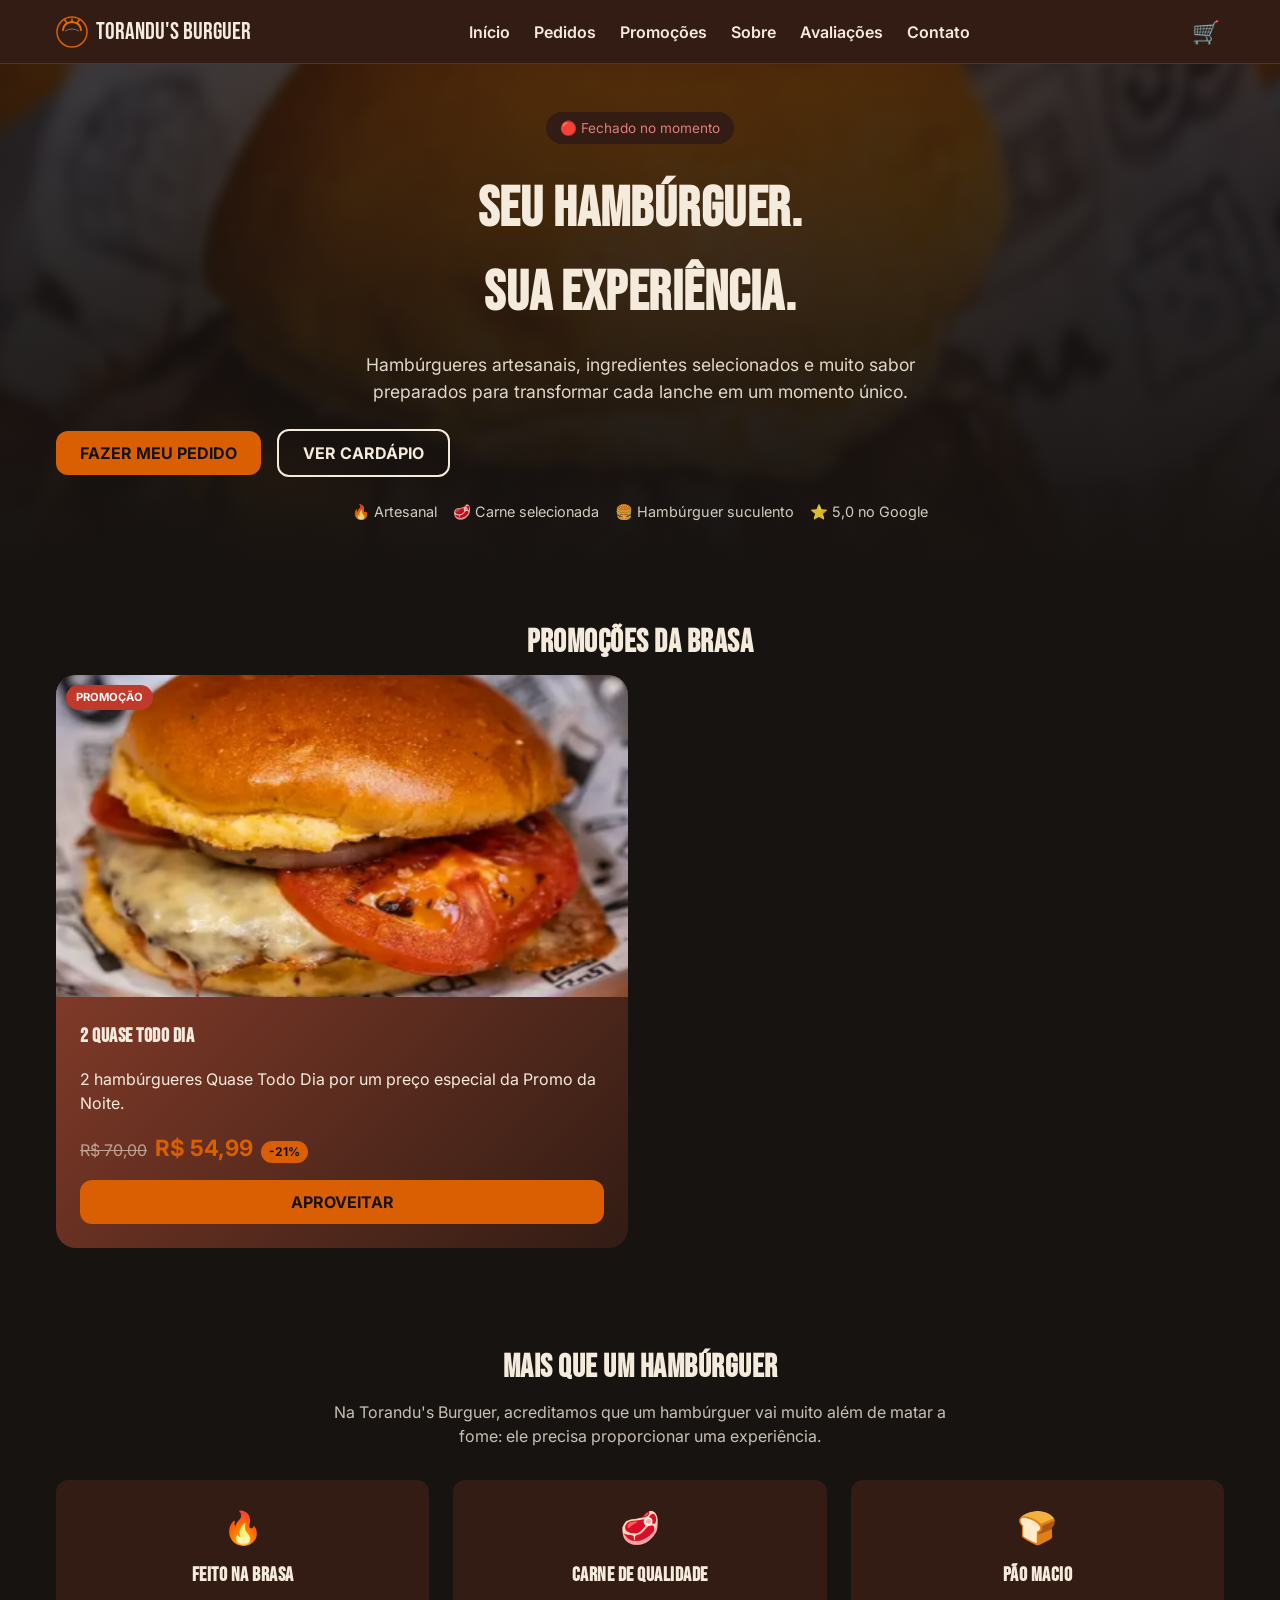
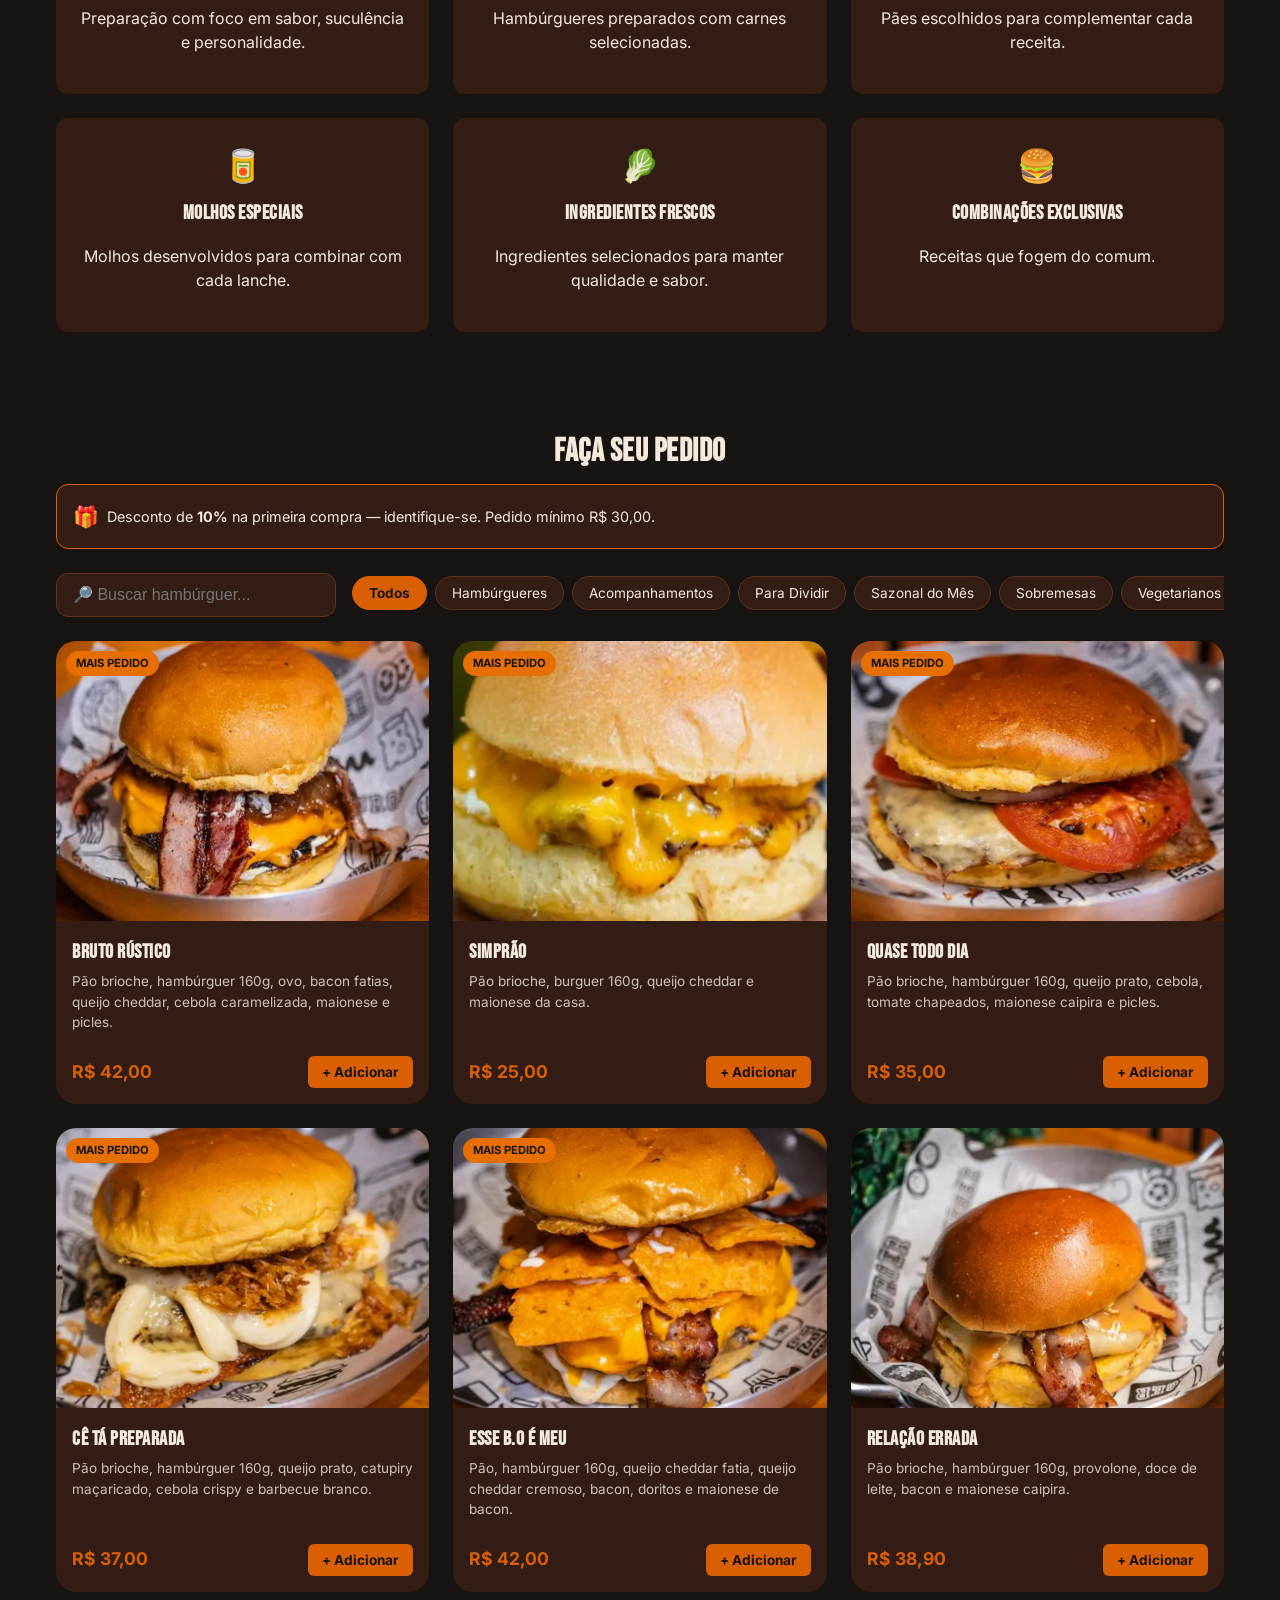
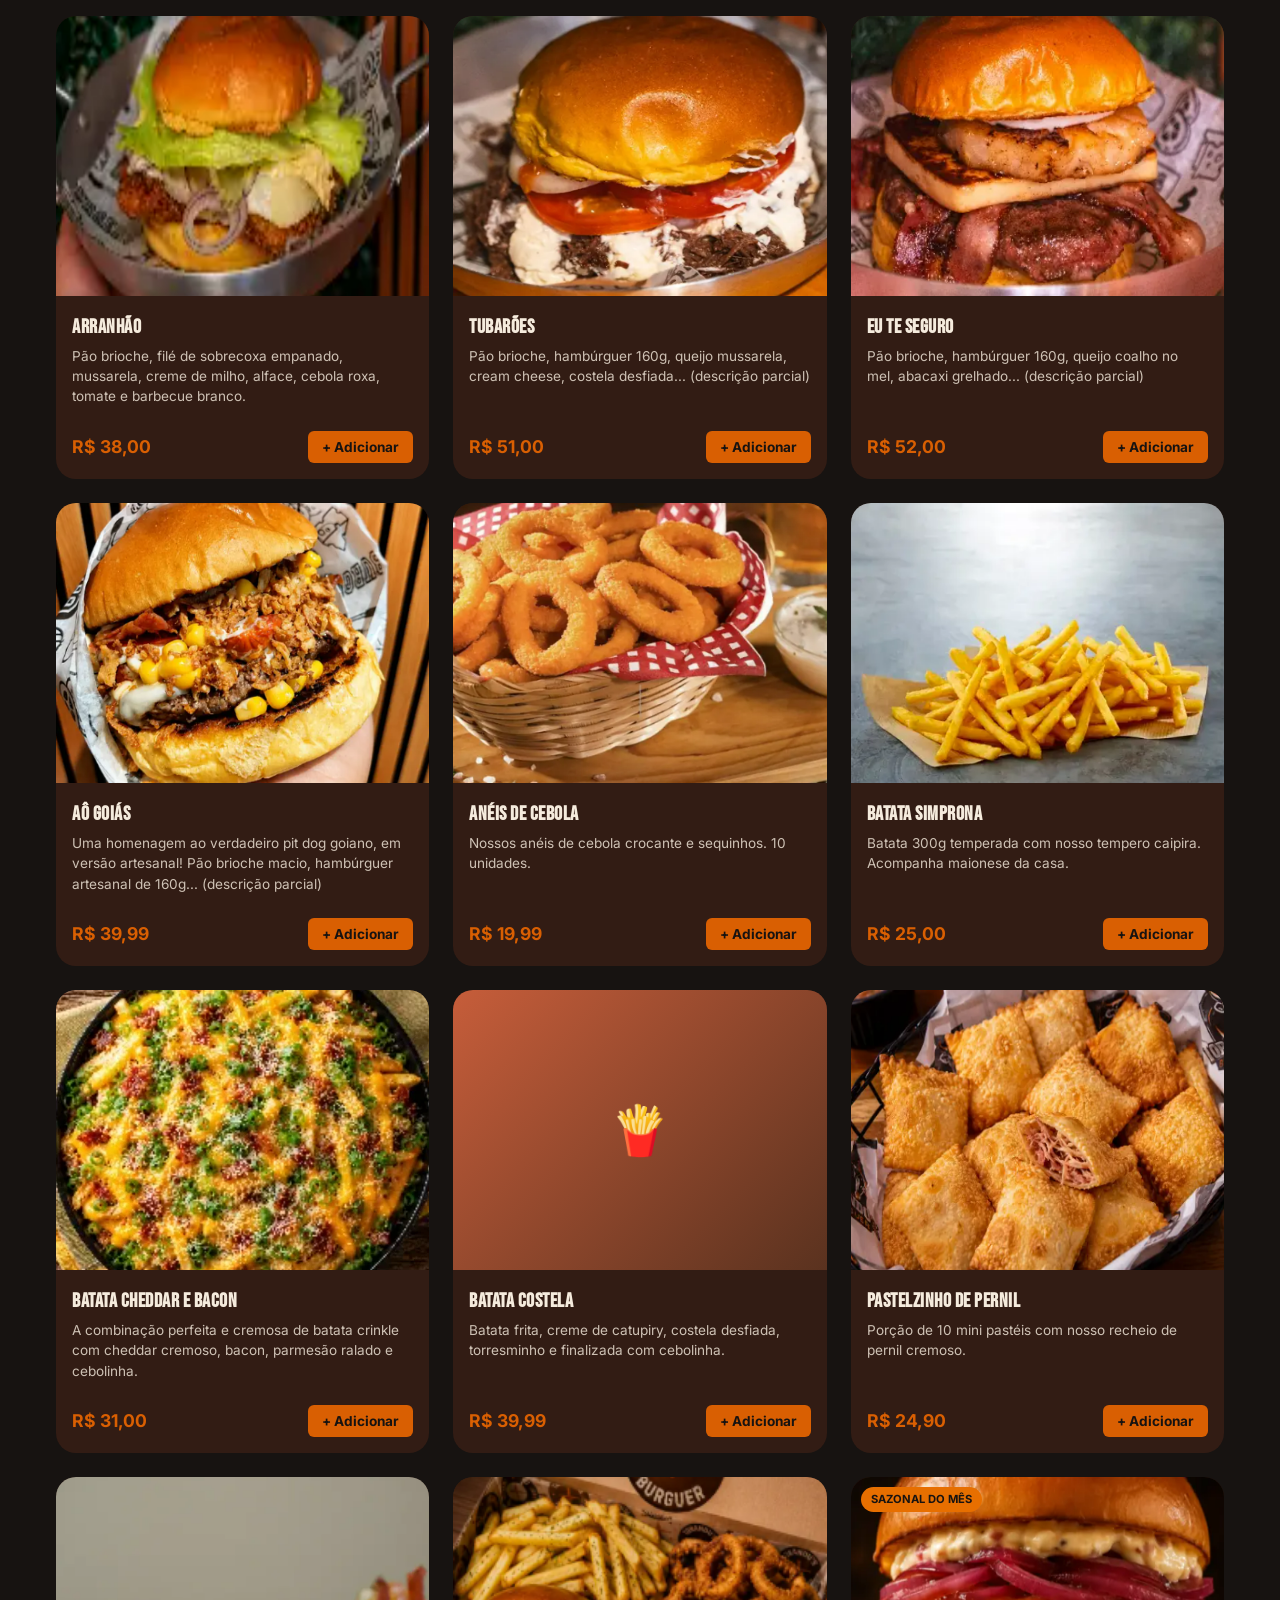
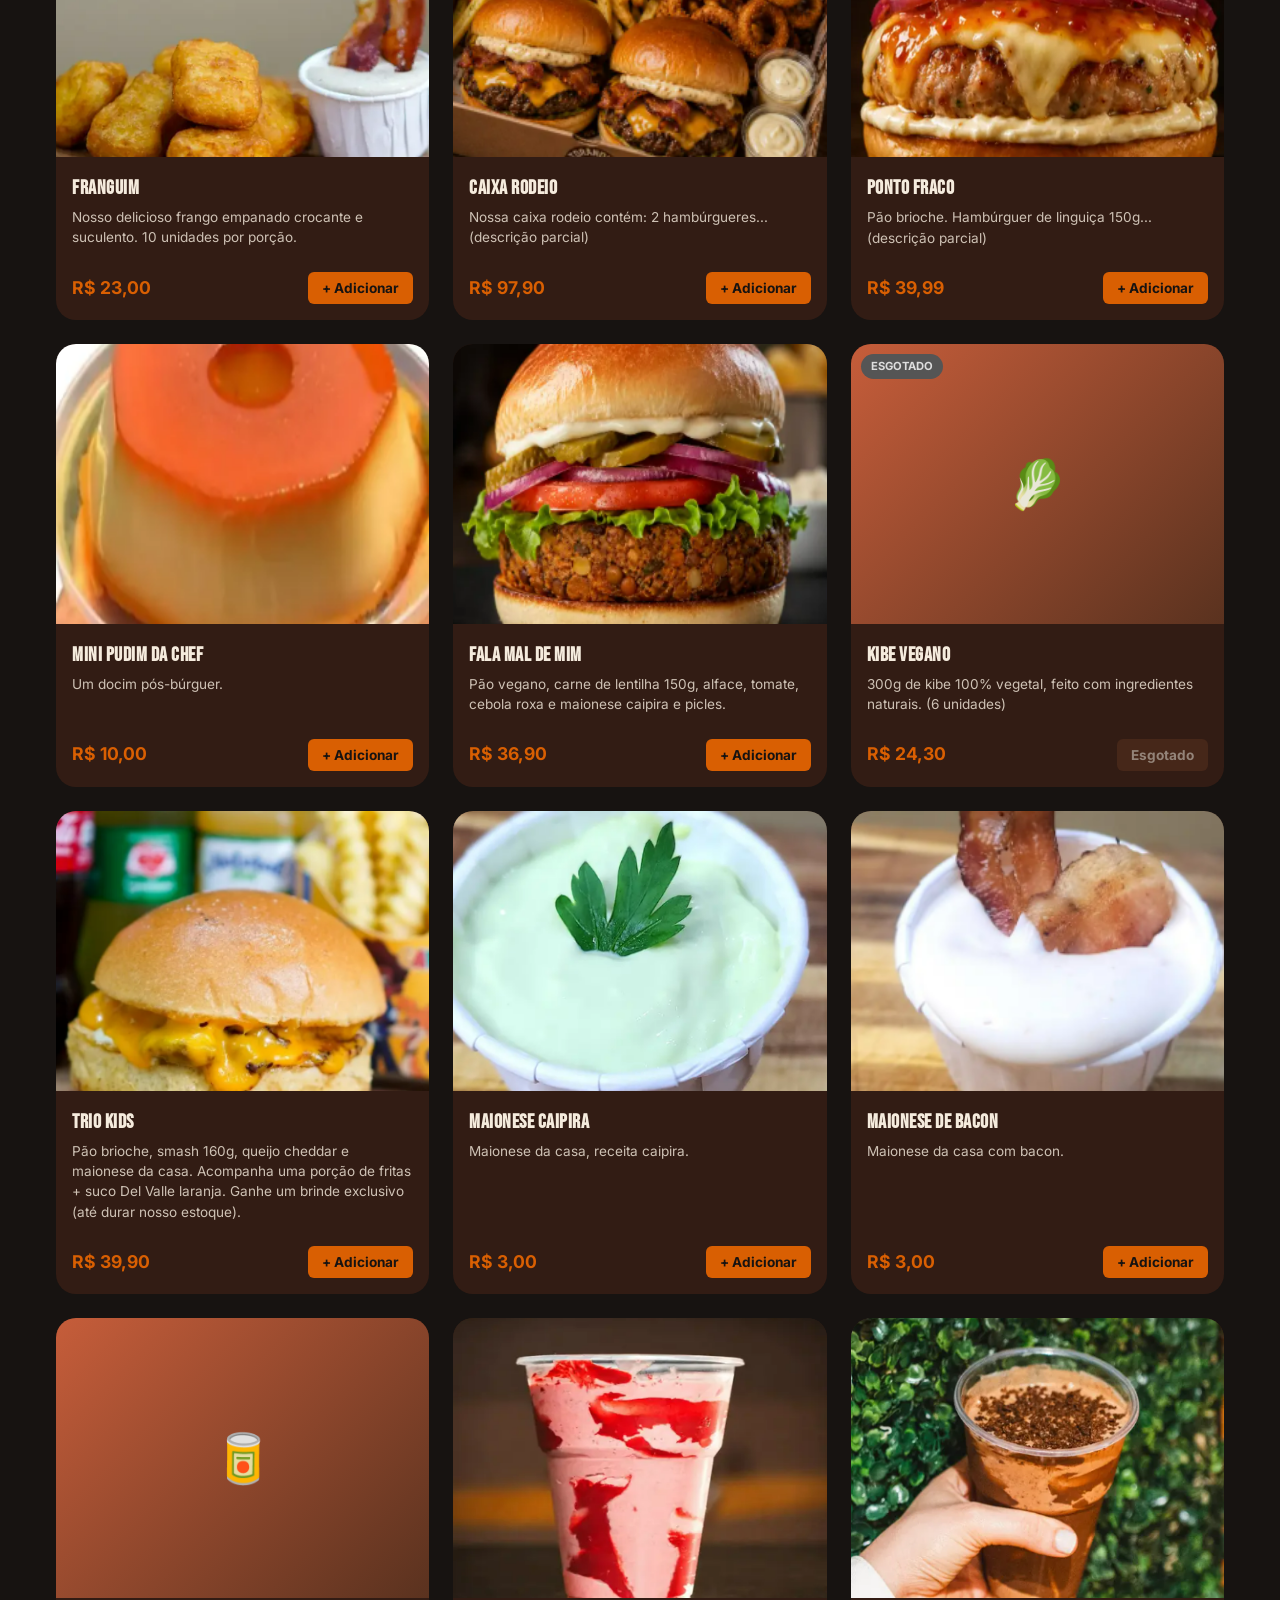
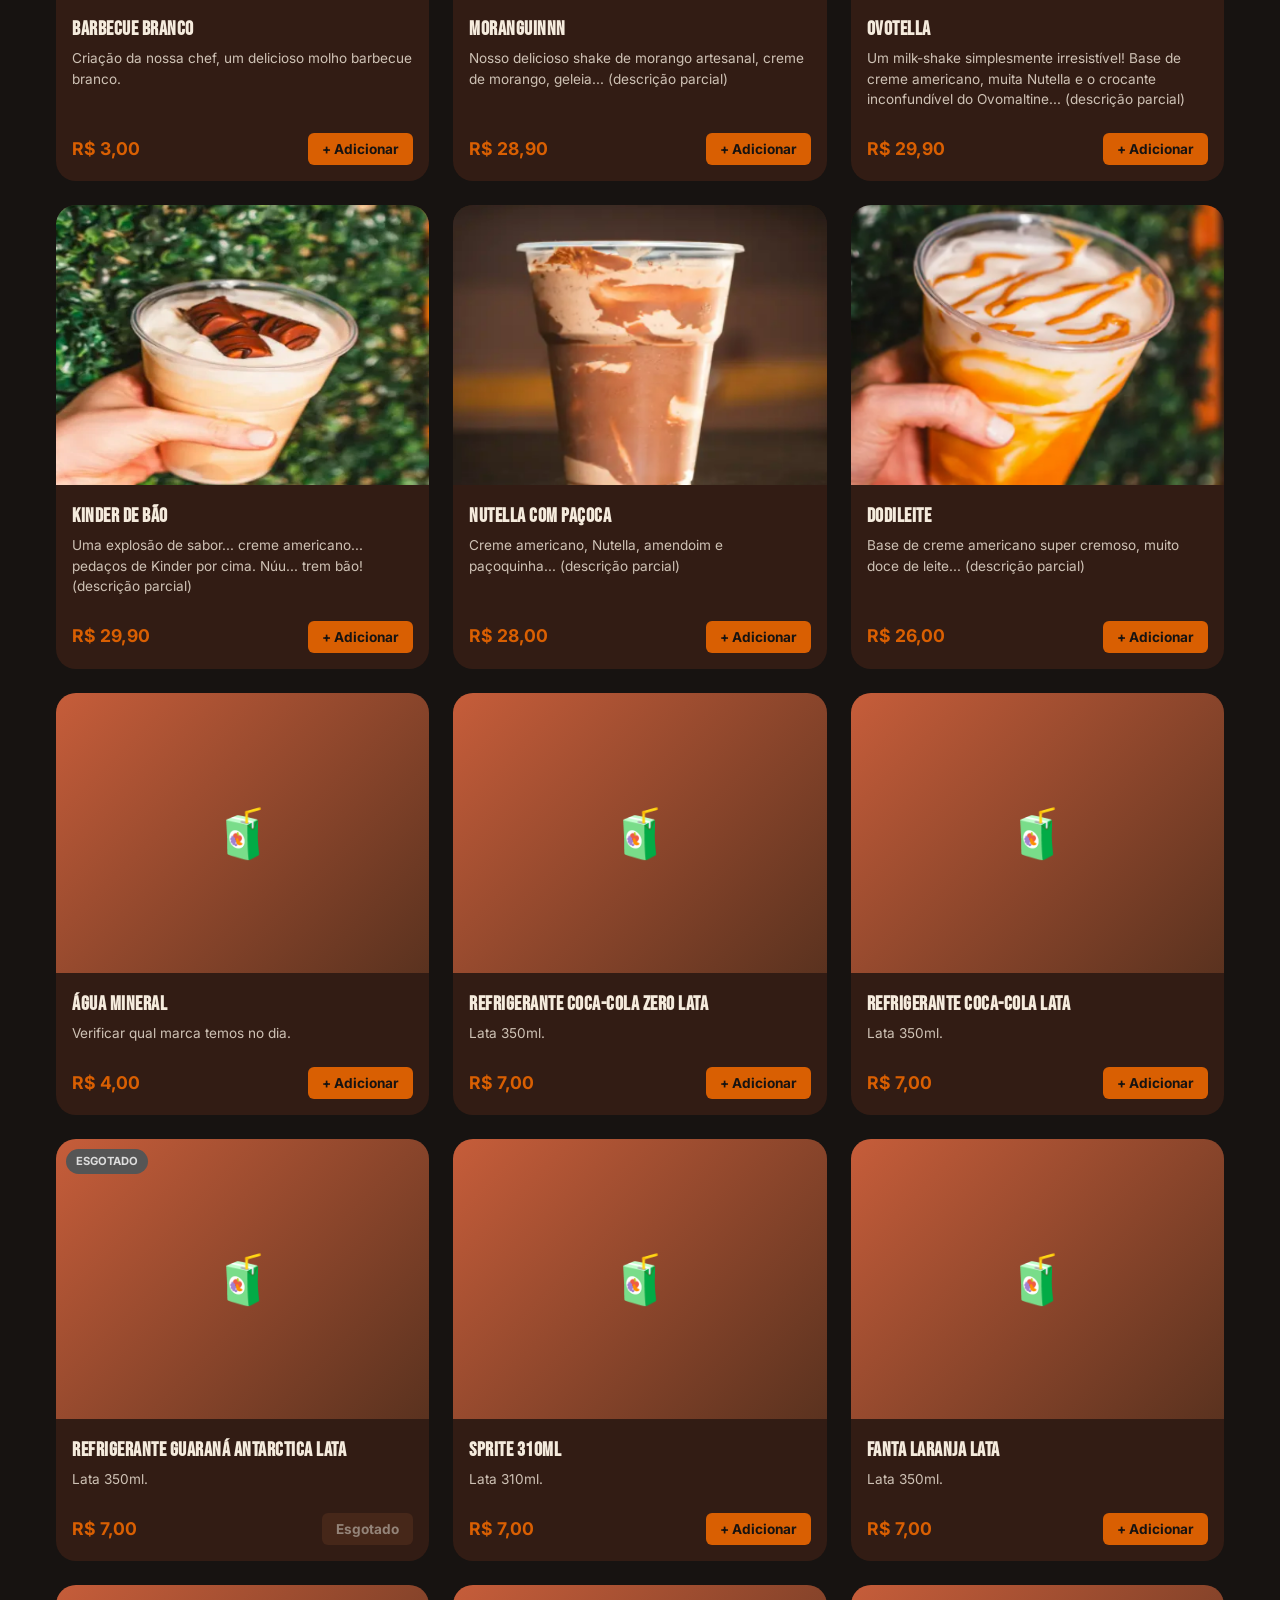
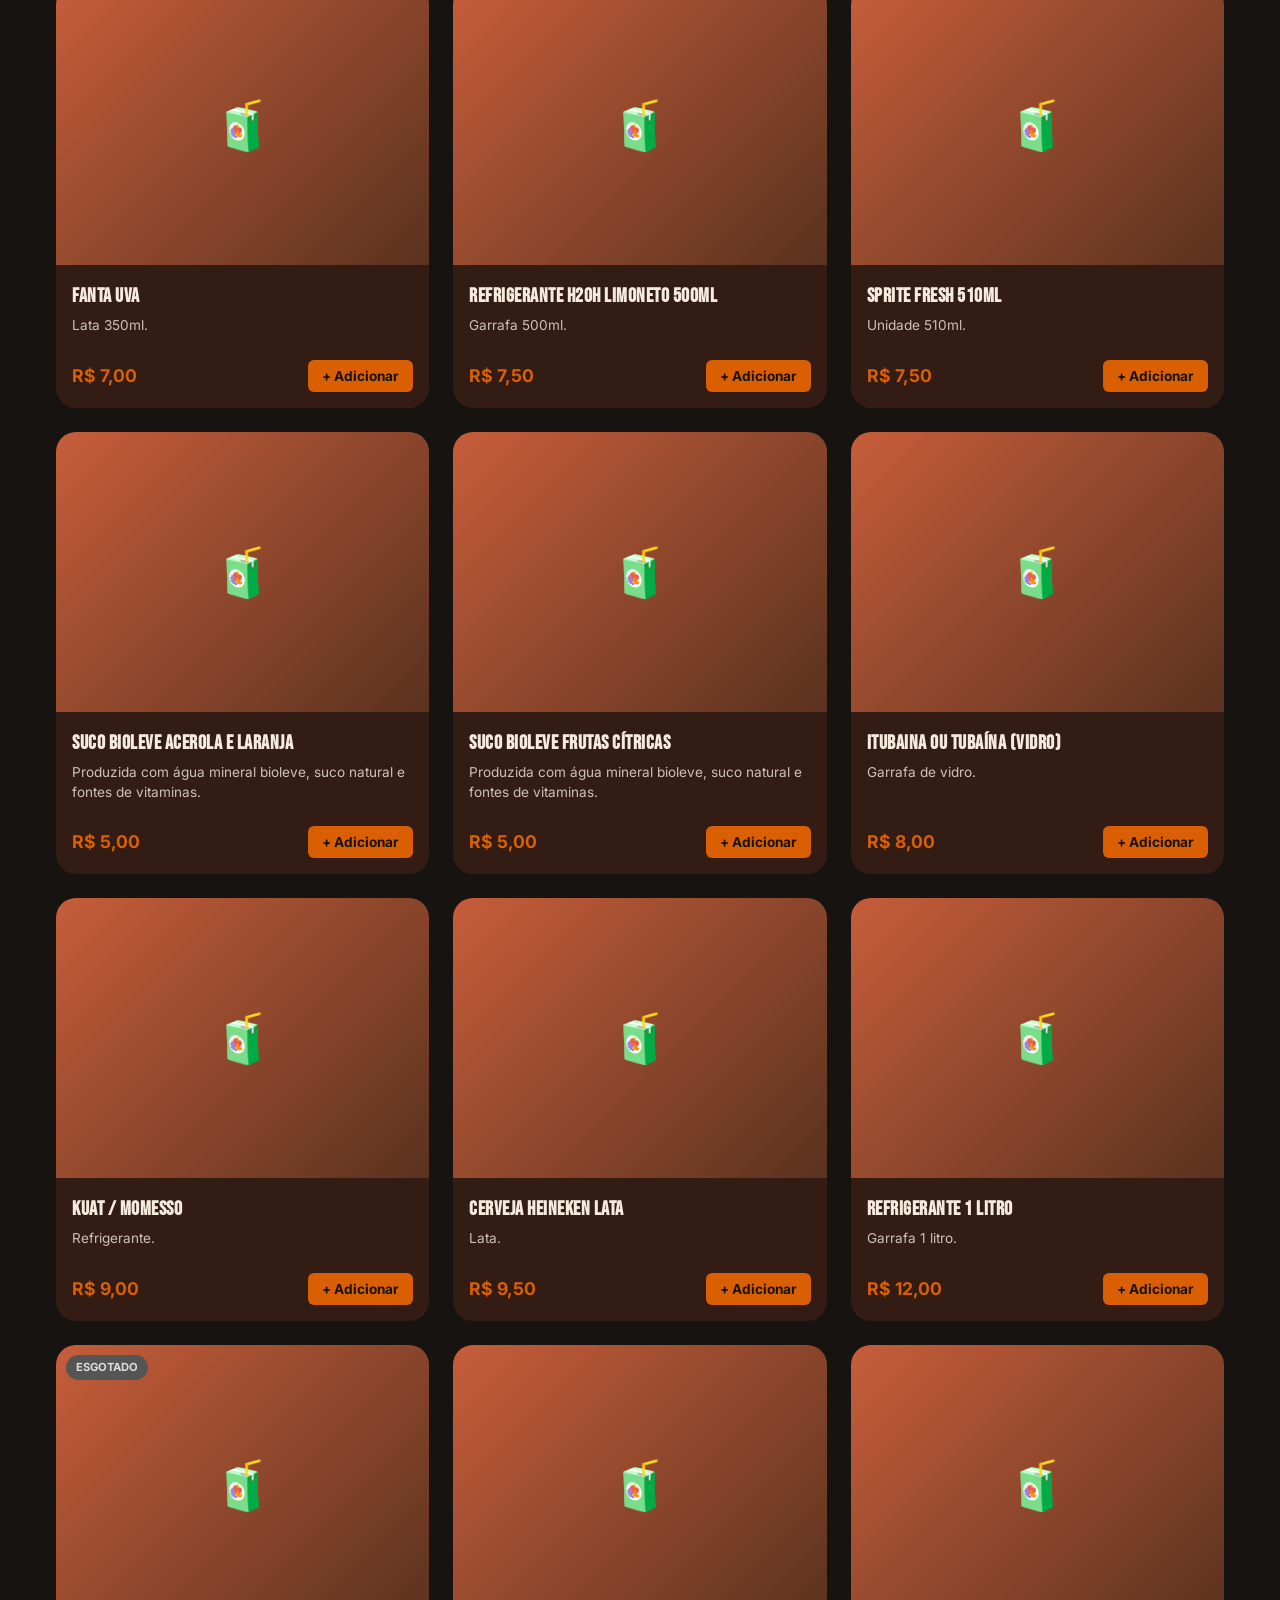
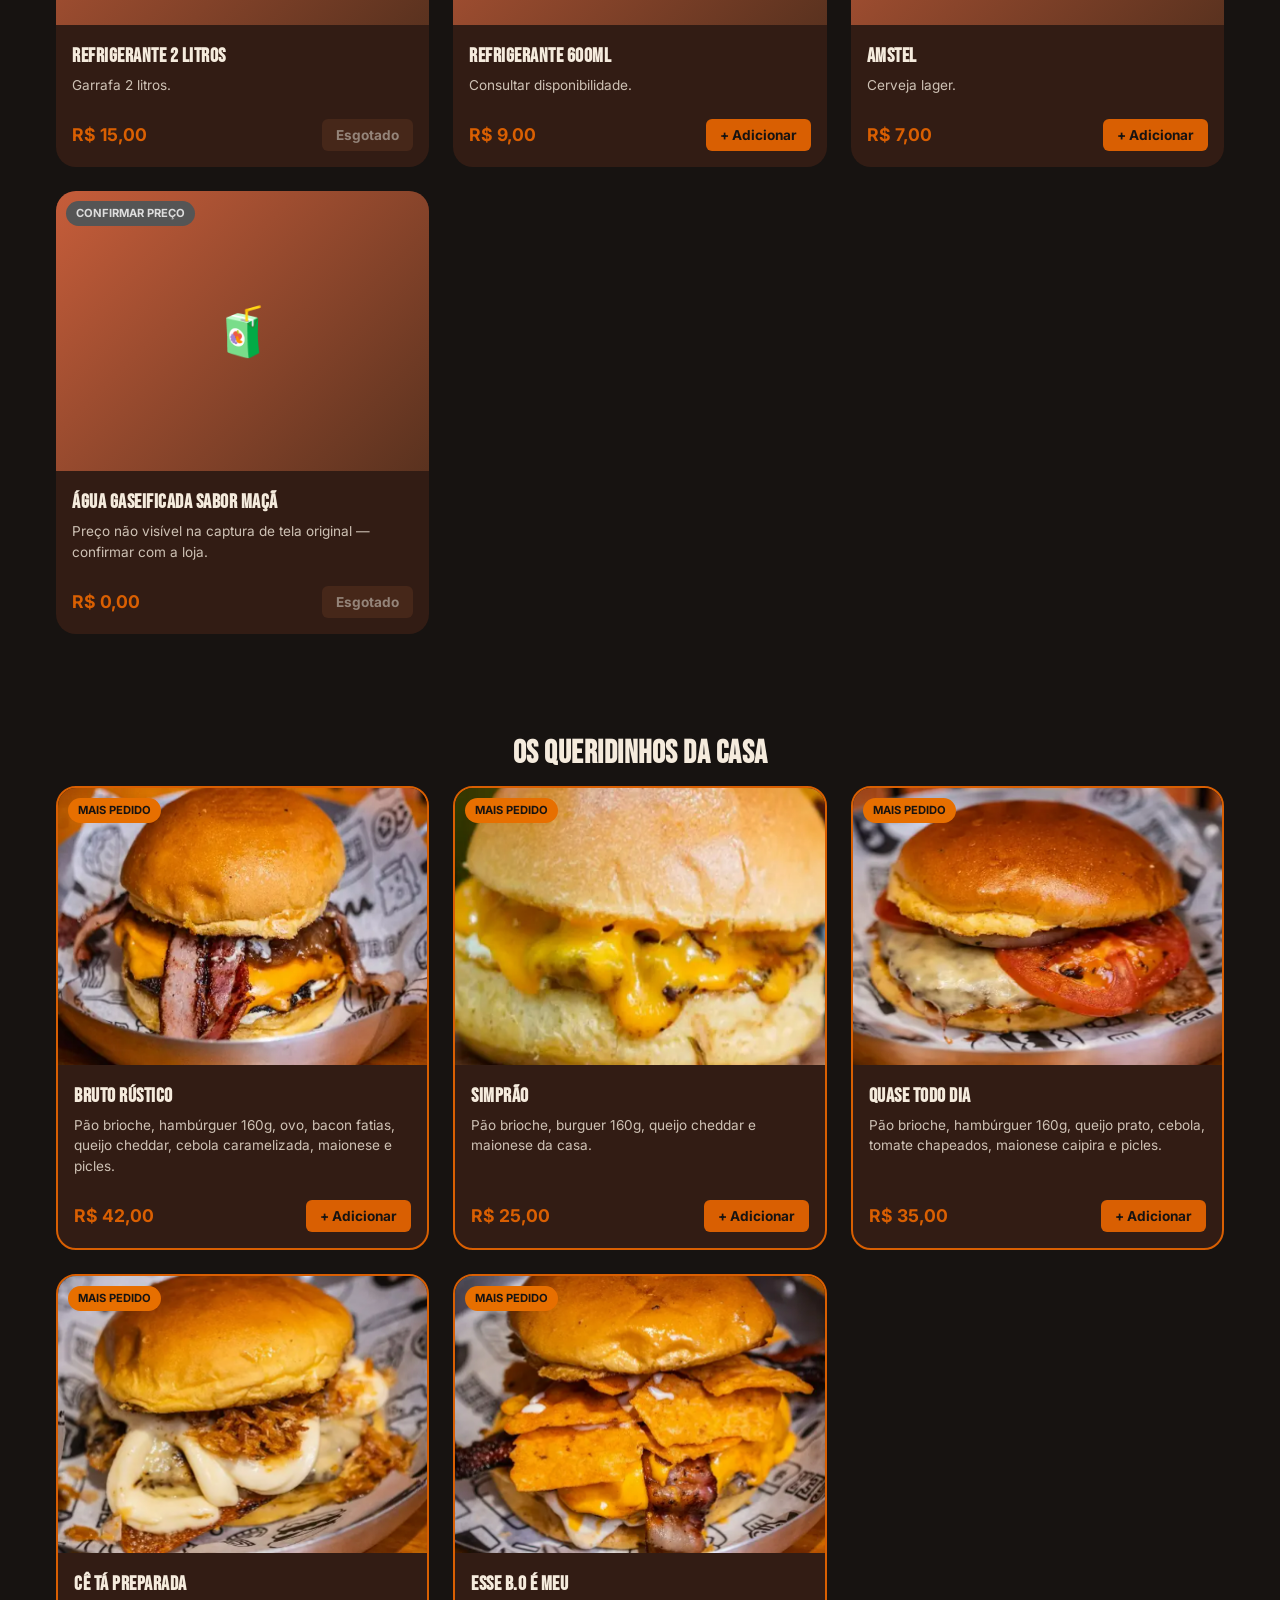
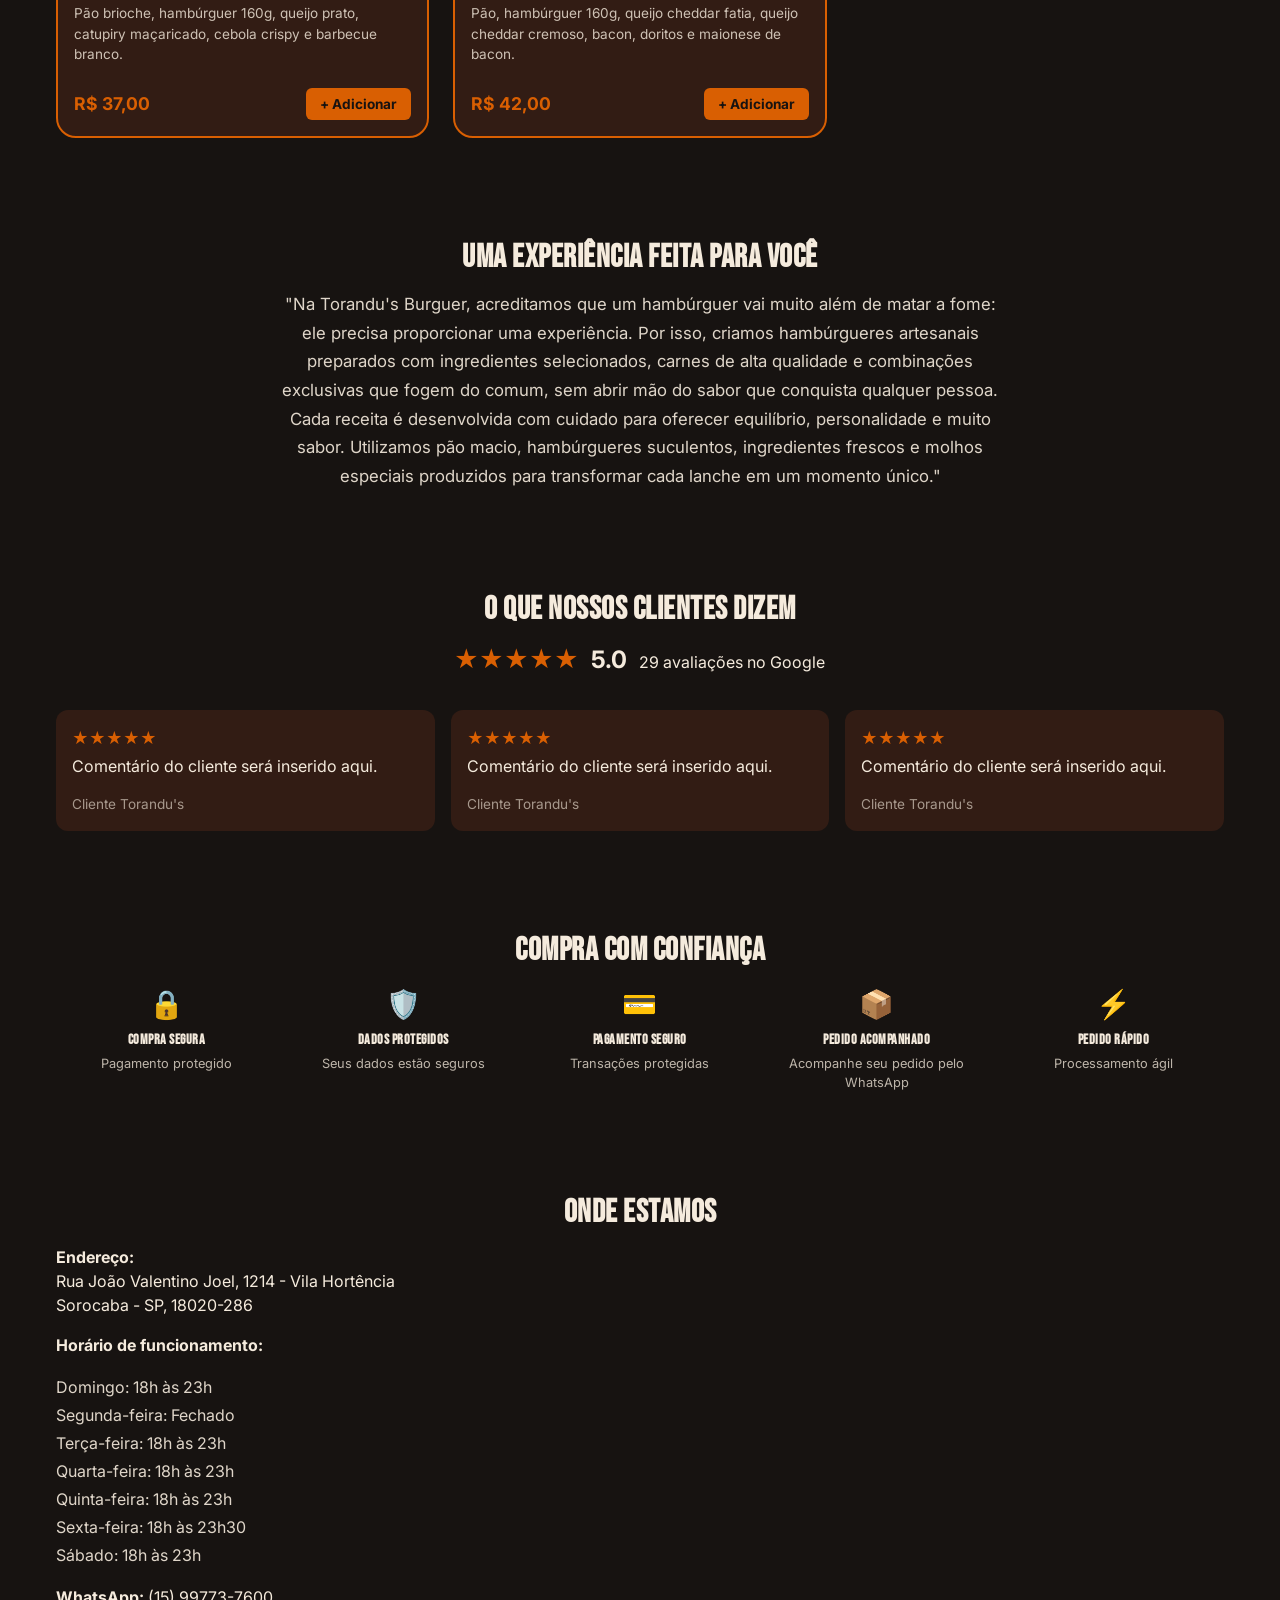
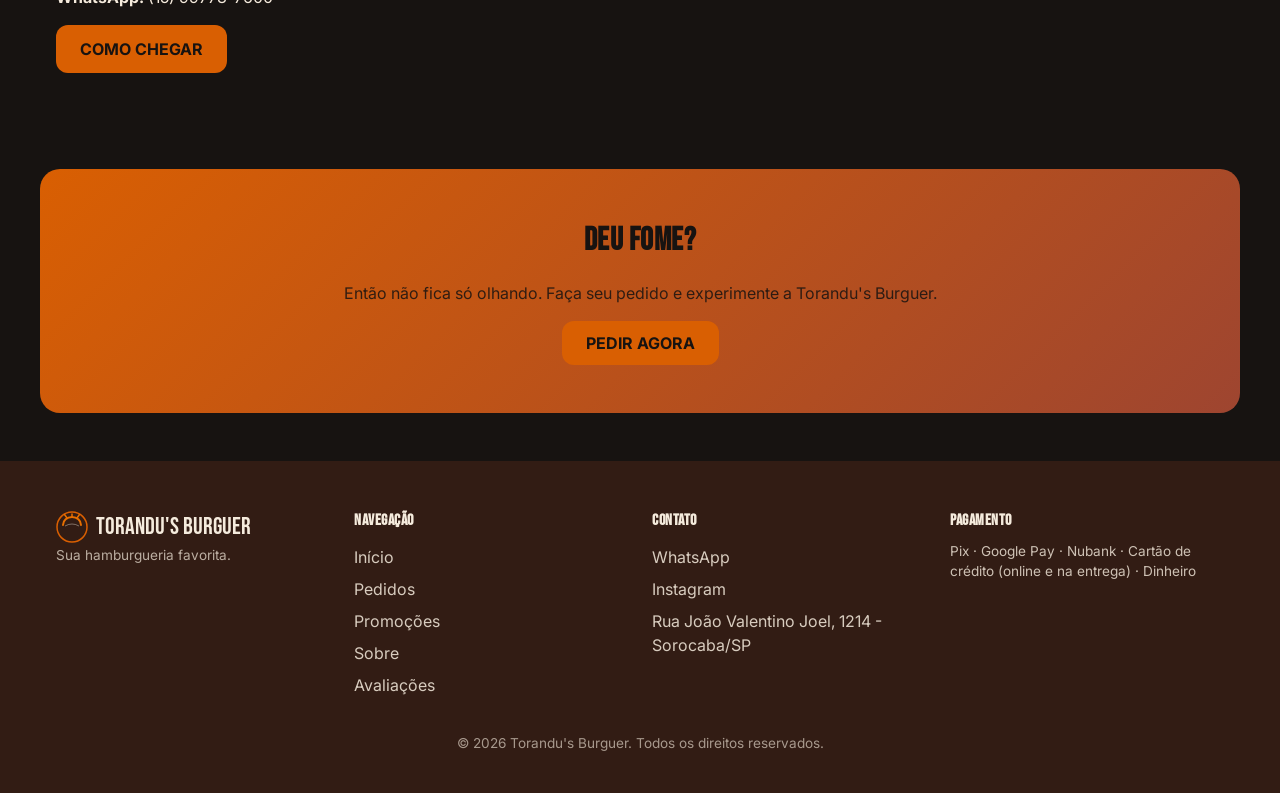
==== commit 5bae9318: "feat: full-bleed blurred hero background with ember particles Replaces the circular photo badge with" ====
--- a/index.html
+++ b/index.html
@@ -53,11 +53,12 @@
 
   <main>
     <section id="inicio" class="hero">
+      <div class="hero__bg" aria-hidden="true"></div>
+      <div class="hero__embers" aria-hidden="true">
+        <span></span><span></span><span></span><span></span><span></span><span></span>
+      </div>
       <div class="container">
         <span class="hero__badge" id="open-status-badge">Carregando horário...</span>
-        <div class="hero__visual" aria-hidden="true">
-          <img src="assets/images/products/burg-bruto-rustico.png" alt="">
-        </div>
         <h1>SEU HAMBÚRGUER.<br>SUA EXPERIÊNCIA.</h1>
         <p class="subheadline">Hambúrgueres artesanais, ingredientes selecionados e muito sabor preparados para transformar cada lanche em um momento único.</p>
         <div class="hero__actions">
--- a/assets/css/styles.css
+++ b/assets/css/styles.css
@@ -103,24 +103,53 @@
 
 /* Hero */
 .hero {
-  background: radial-gradient(ellipse at top, rgba(217,95,2,0.25), transparent 60%), var(--color-charcoal);
+  position: relative;
+  overflow: hidden;
+  background: var(--color-charcoal);
   padding: var(--space-6) 0;
   text-align: center;
+}
+.hero__bg {
+  position: absolute;
+  inset: -20px;
+  background-image: url('../images/products/burg-bruto-rustico.png');
+  background-size: cover;
+  background-position: center 35%;
+  filter: blur(4px) brightness(0.5) saturate(1.15);
+  z-index: 0;
+}
+.hero::after {
+  content: "";
+  position: absolute;
+  inset: 0;
+  background:
+    linear-gradient(180deg, rgba(23,19,17,0.55) 0%, rgba(23,19,17,0.75) 45%, var(--color-charcoal) 100%),
+    radial-gradient(ellipse at 50% 15%, rgba(231,111,0,0.35), transparent 60%);
+  z-index: 1;
+}
+.hero .container { position: relative; z-index: 2; }
+.hero__embers { position: absolute; inset: 0; z-index: 1; overflow: hidden; pointer-events: none; }
+.hero__embers span {
+  position: absolute; bottom: -10px; width: 4px; height: 4px; border-radius: 50%;
+  background: var(--color-orange-ember); opacity: 0;
+  box-shadow: 0 0 6px 2px rgba(231,111,0,0.85);
+  animation: ember-rise 7s ease-in infinite;
+}
+.hero__embers span:nth-child(1) { left: 8%; animation-delay: 0s; animation-duration: 7s; }
+.hero__embers span:nth-child(2) { left: 22%; animation-delay: 1.4s; animation-duration: 6s; }
+.hero__embers span:nth-child(3) { left: 42%; animation-delay: 2.8s; animation-duration: 8s; }
+.hero__embers span:nth-child(4) { left: 61%; animation-delay: 0.7s; animation-duration: 6.5s; }
+.hero__embers span:nth-child(5) { left: 79%; animation-delay: 2.1s; animation-duration: 7.5s; }
+.hero__embers span:nth-child(6) { left: 92%; animation-delay: 3.6s; animation-duration: 6.8s; }
+@keyframes ember-rise {
+  0% { transform: translate(0, 0); opacity: 0; }
+  8% { opacity: 0.9; }
+  55% { transform: translate(8px, -160px); opacity: 0.5; }
+  100% { transform: translate(-6px, -320px); opacity: 0; }
 }
 .hero__badge { display: inline-flex; align-items: center; gap: var(--space-2); background: var(--color-brown-dark); border-radius: 999px; padding: 6px 14px; font-size: 0.85rem; margin-bottom: var(--space-4); }
 .status-badge--open { color: #7CCB7C; }
 .status-badge--closed { color: #E07C7C; }
-.hero__visual {
-  width: 100%; max-width: 420px; aspect-ratio: 1/1; margin: 0 auto var(--space-5);
-  border-radius: 50%; overflow: hidden; background: radial-gradient(circle at 35% 30%, var(--color-orange-ember), var(--color-terracotta-dark) 70%);
-  display: flex; align-items: center; justify-content: center;
-  box-shadow: 0 0 60px rgba(231,111,0,0.4);
-}
-.hero__visual img {
-  width: 100%; height: 100%; object-fit: cover; transform: scale(1.15);
-  transition: transform 0.4s ease;
-}
-.hero__visual:hover img { transform: scale(1.22); }
 .hero h1 { font-size: 2.75rem; }
 .hero p.subheadline { max-width: 560px; margin: 0 auto var(--space-4); font-size: 1.1rem; opacity: 0.9; }
 .hero__actions { display: flex; flex-direction: column; gap: var(--space-3); align-items: center; margin-bottom: var(--space-4); }
@@ -129,6 +158,10 @@
 @media (min-width: 768px) {
   .hero h1 { font-size: 3.5rem; }
   .hero__actions { flex-direction: row; }
+}
+
+@media (prefers-reduced-motion: reduce) {
+  .hero__embers span { animation: none; display: none; }
 }
 
 /* Footer */
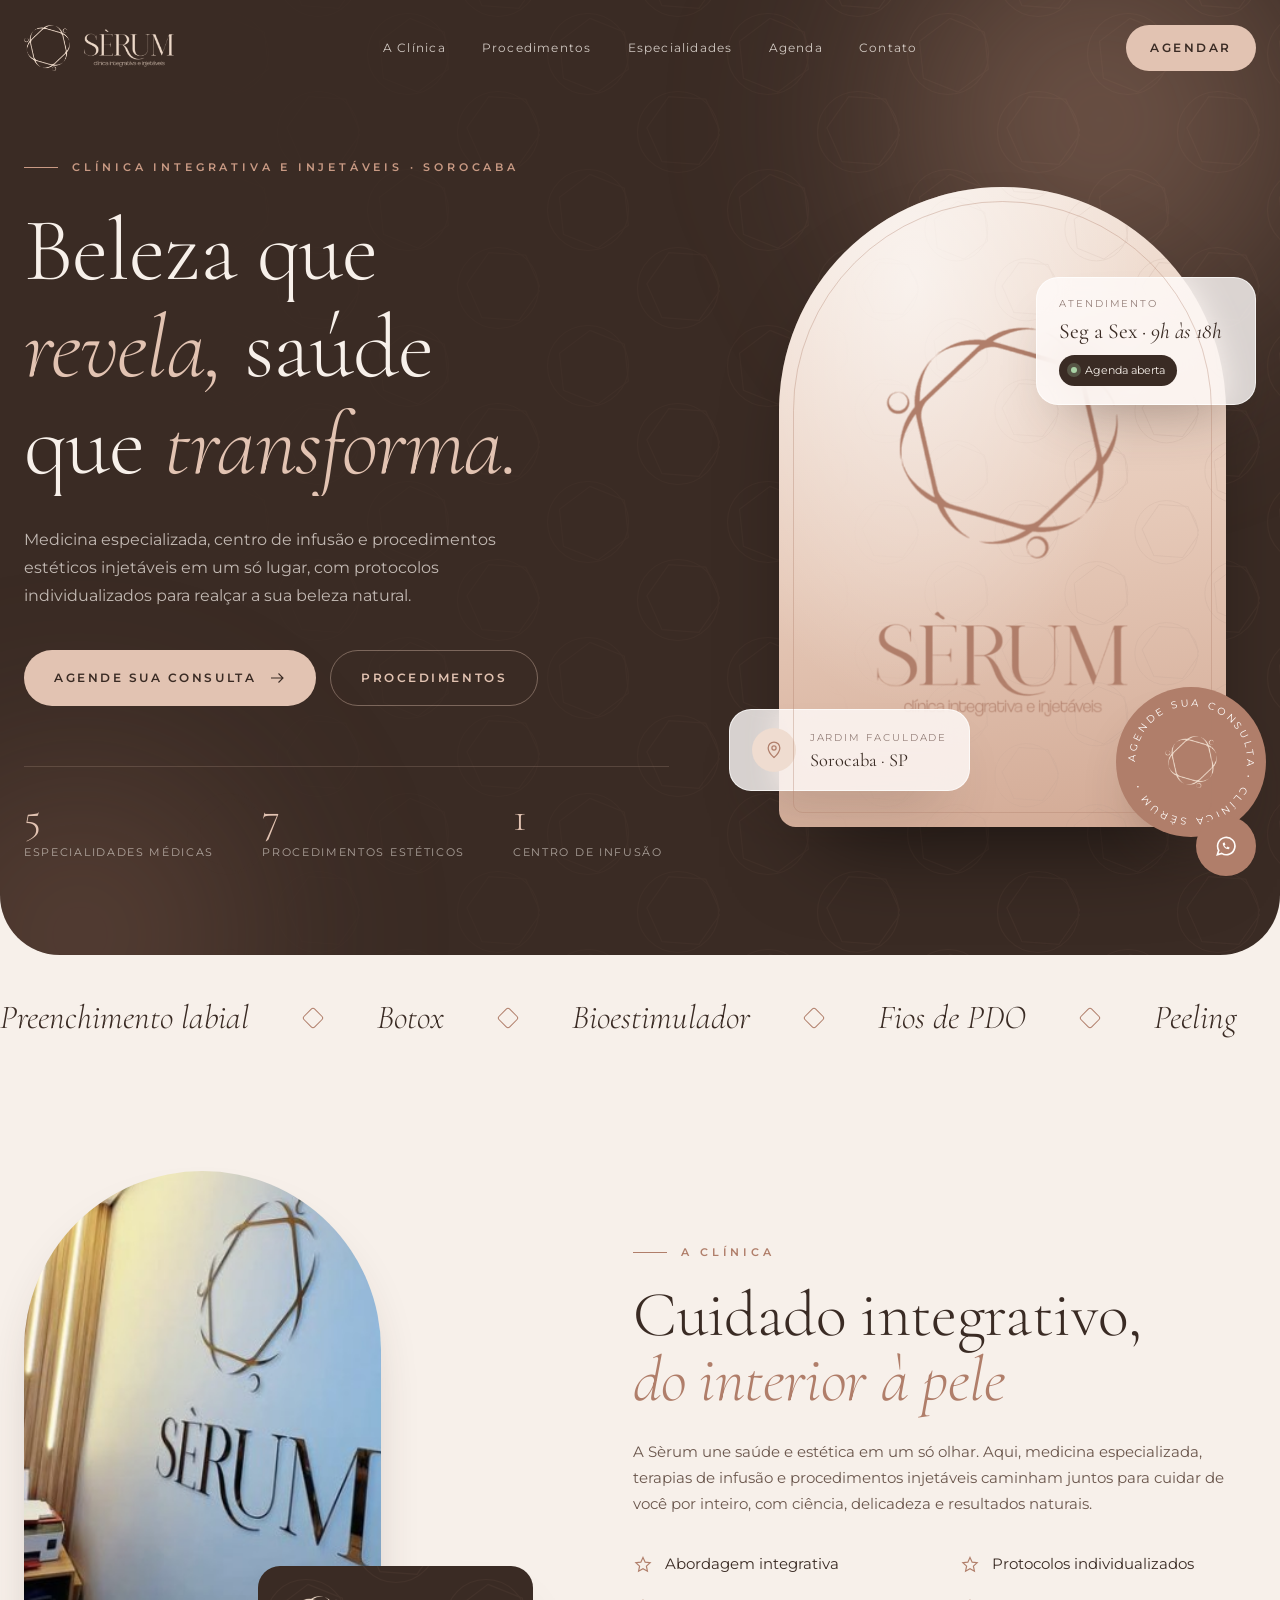
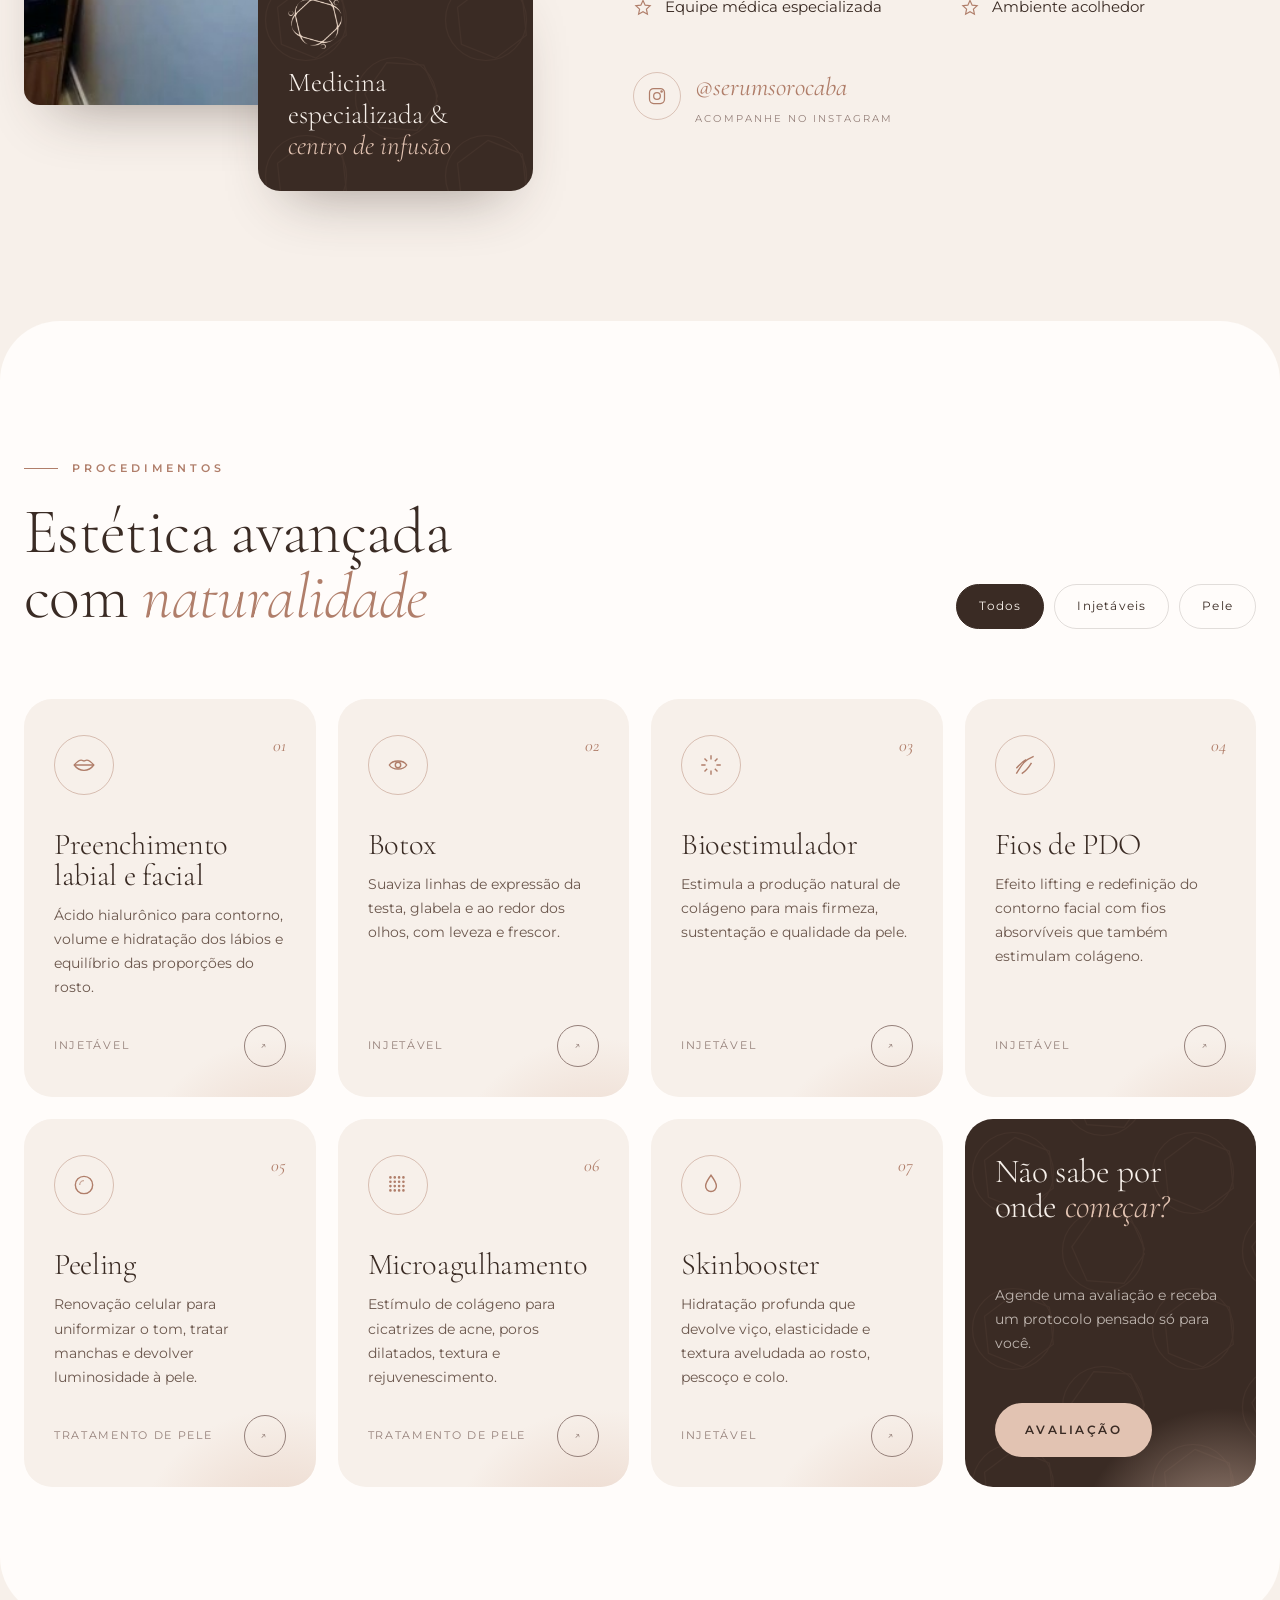
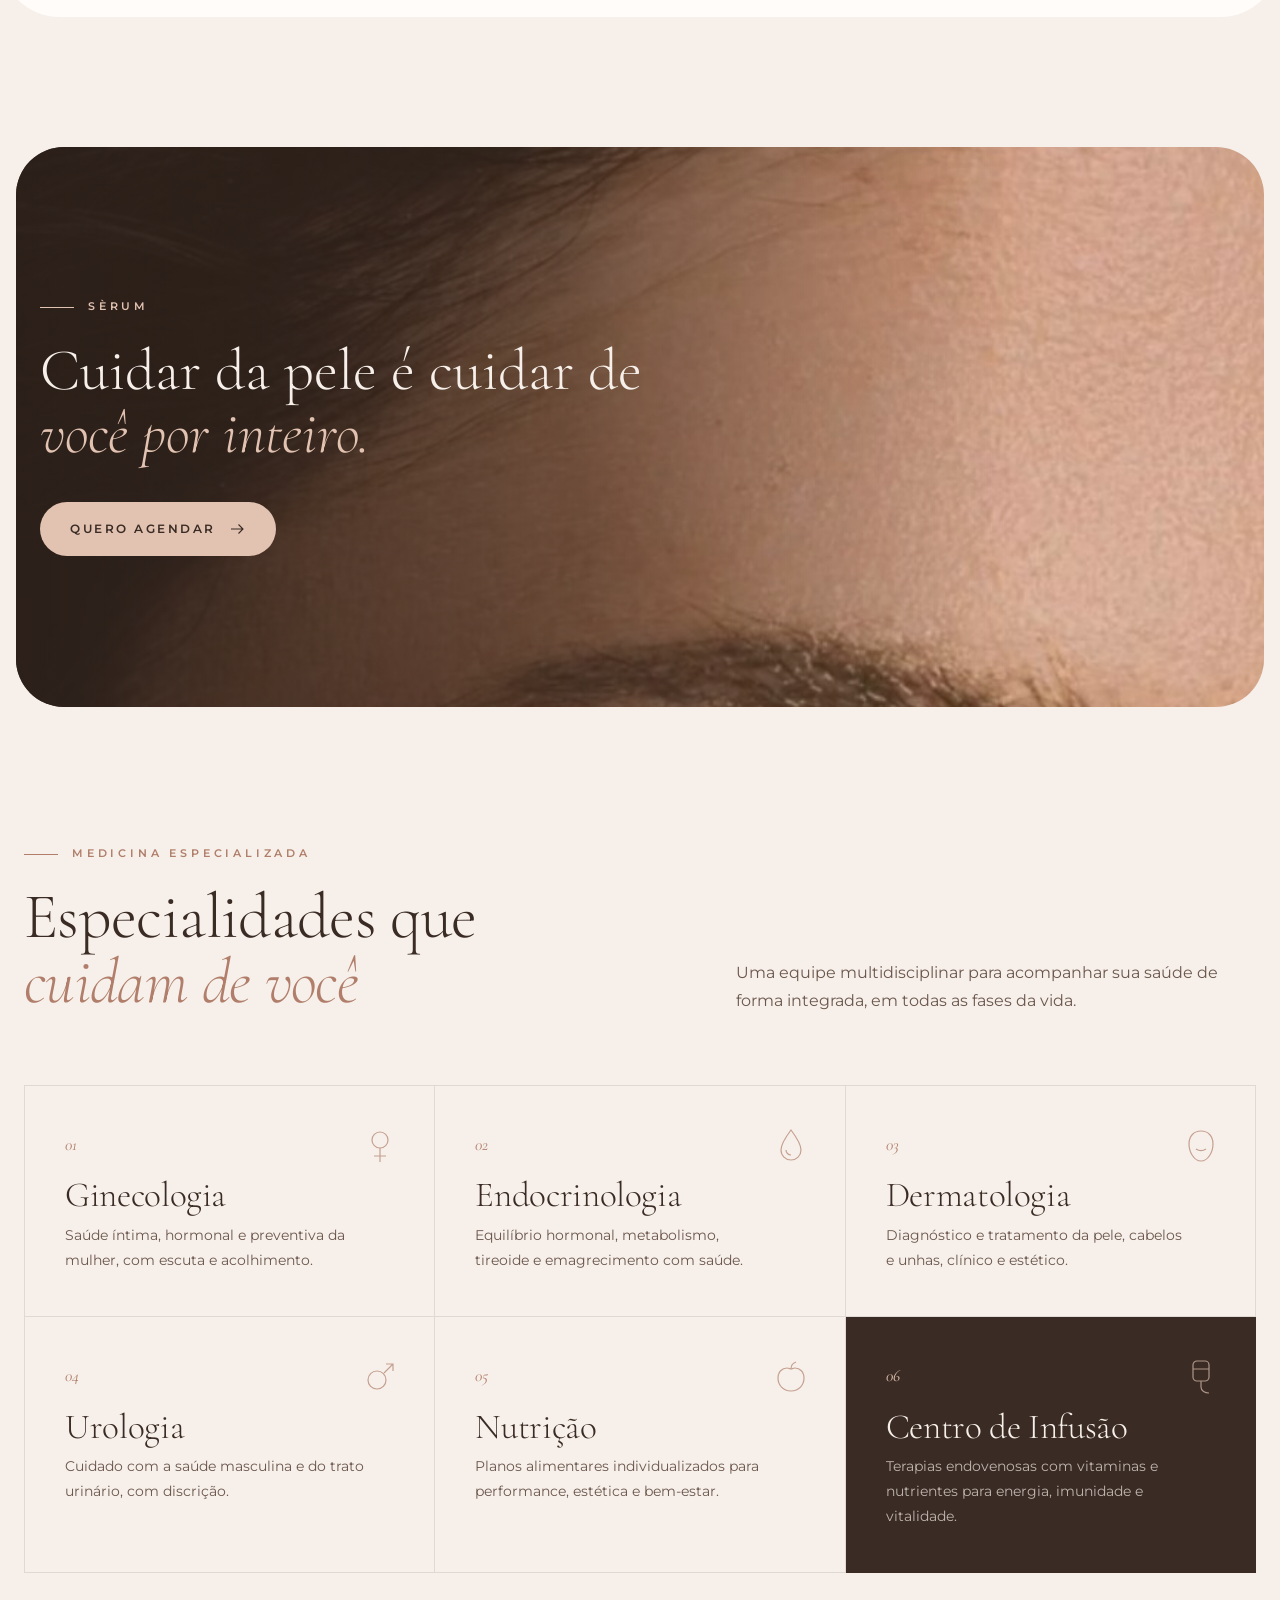
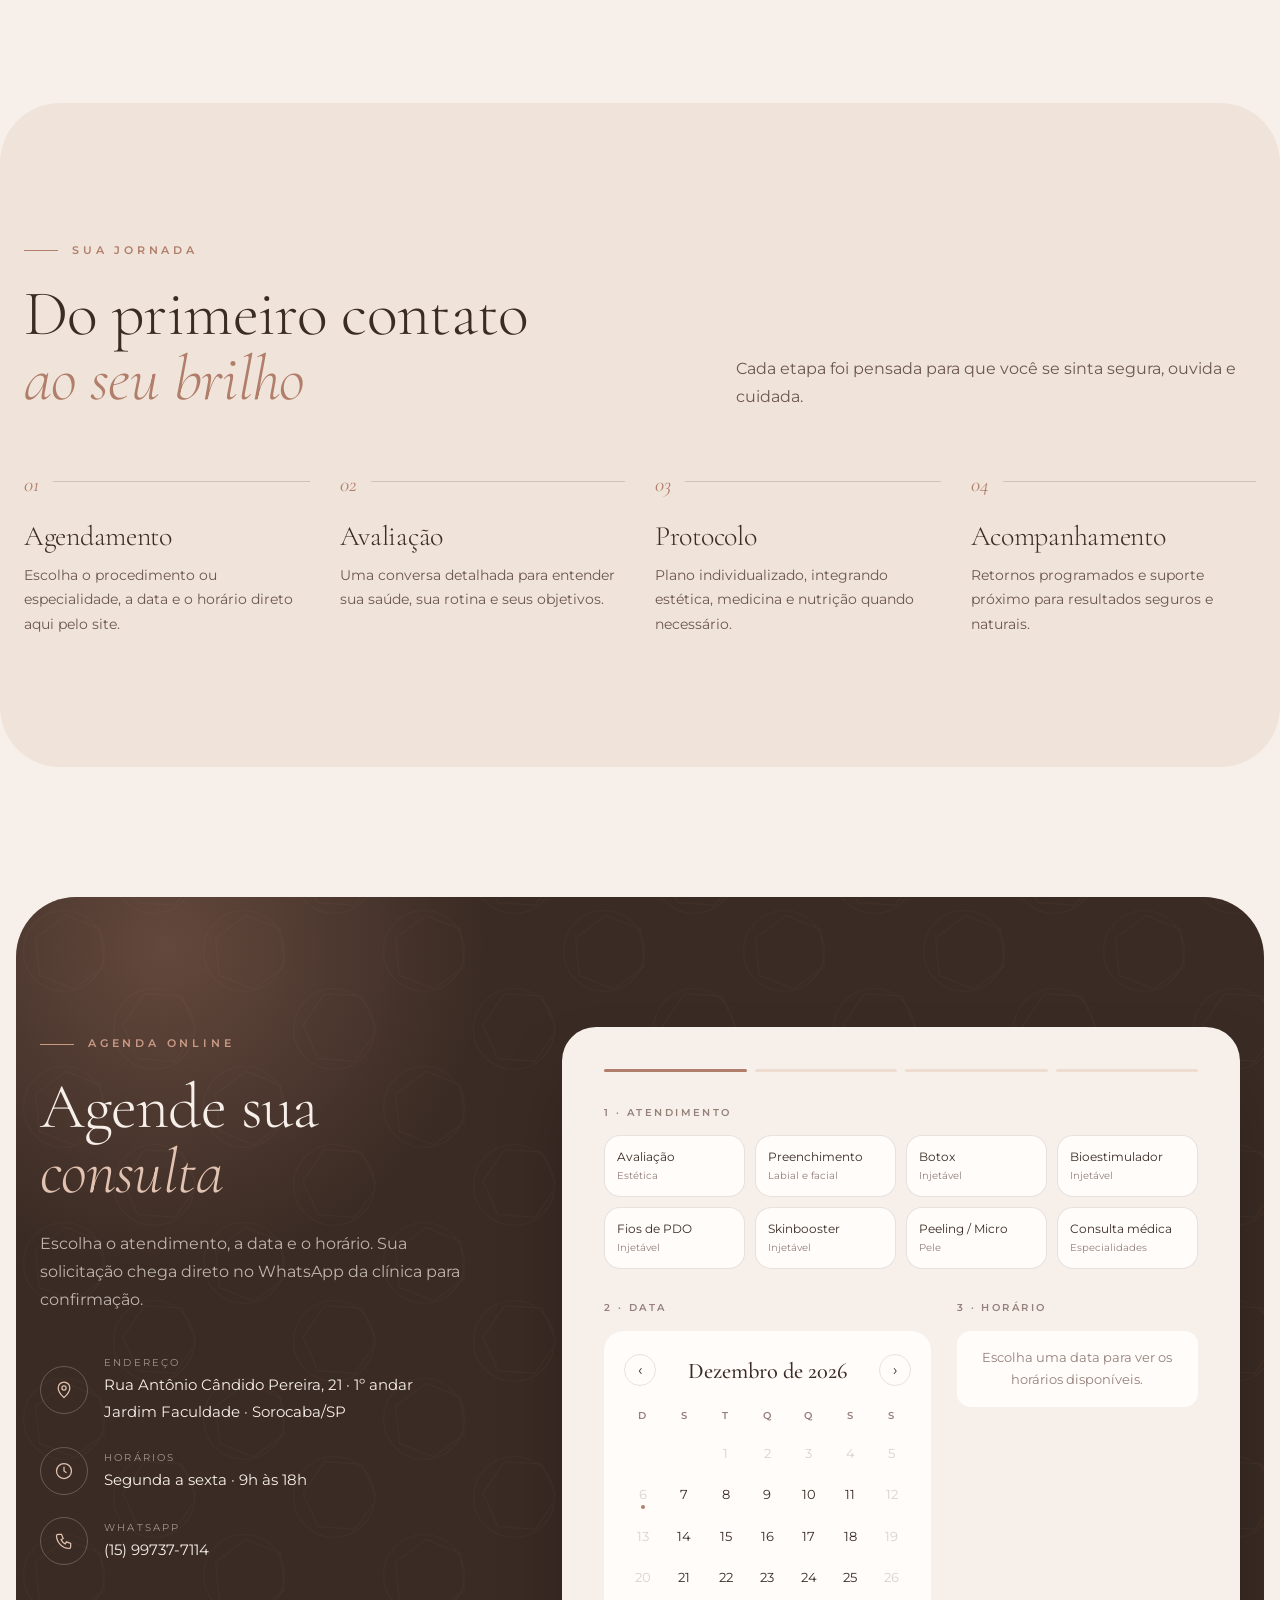
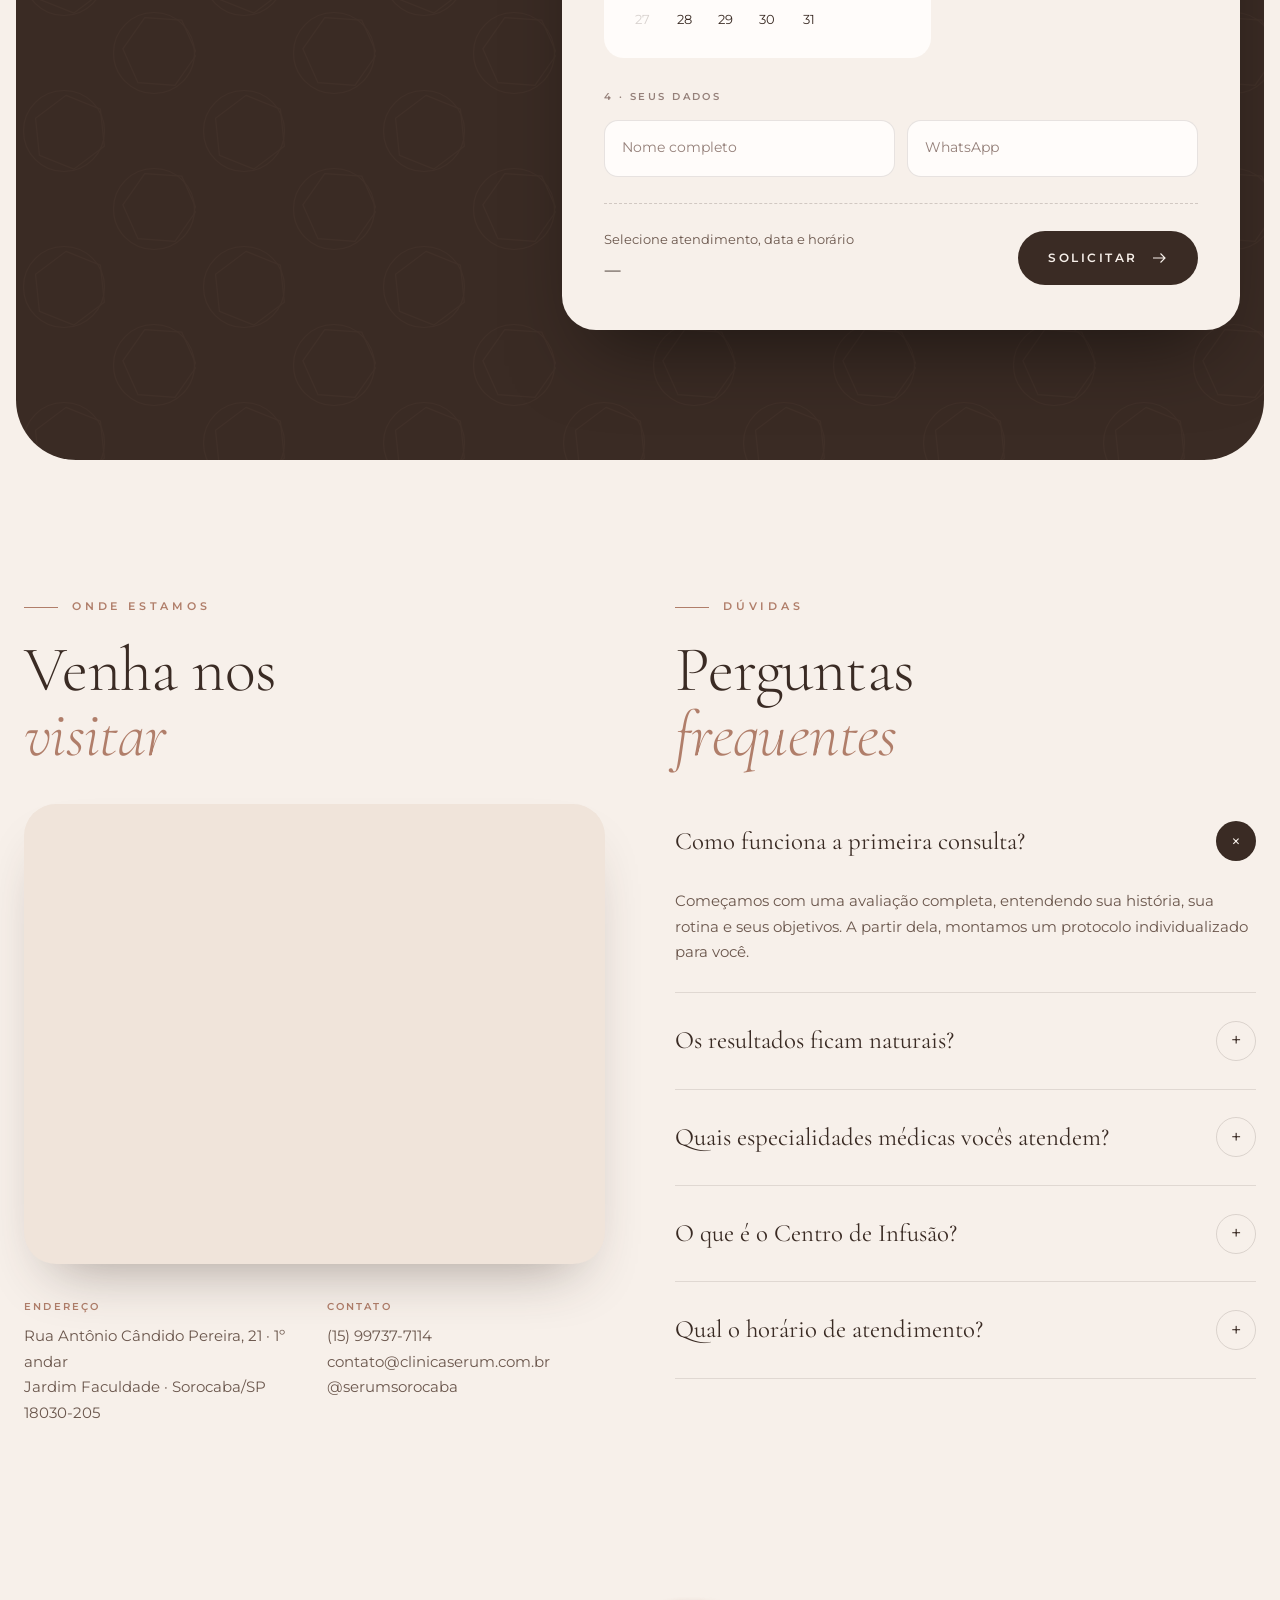
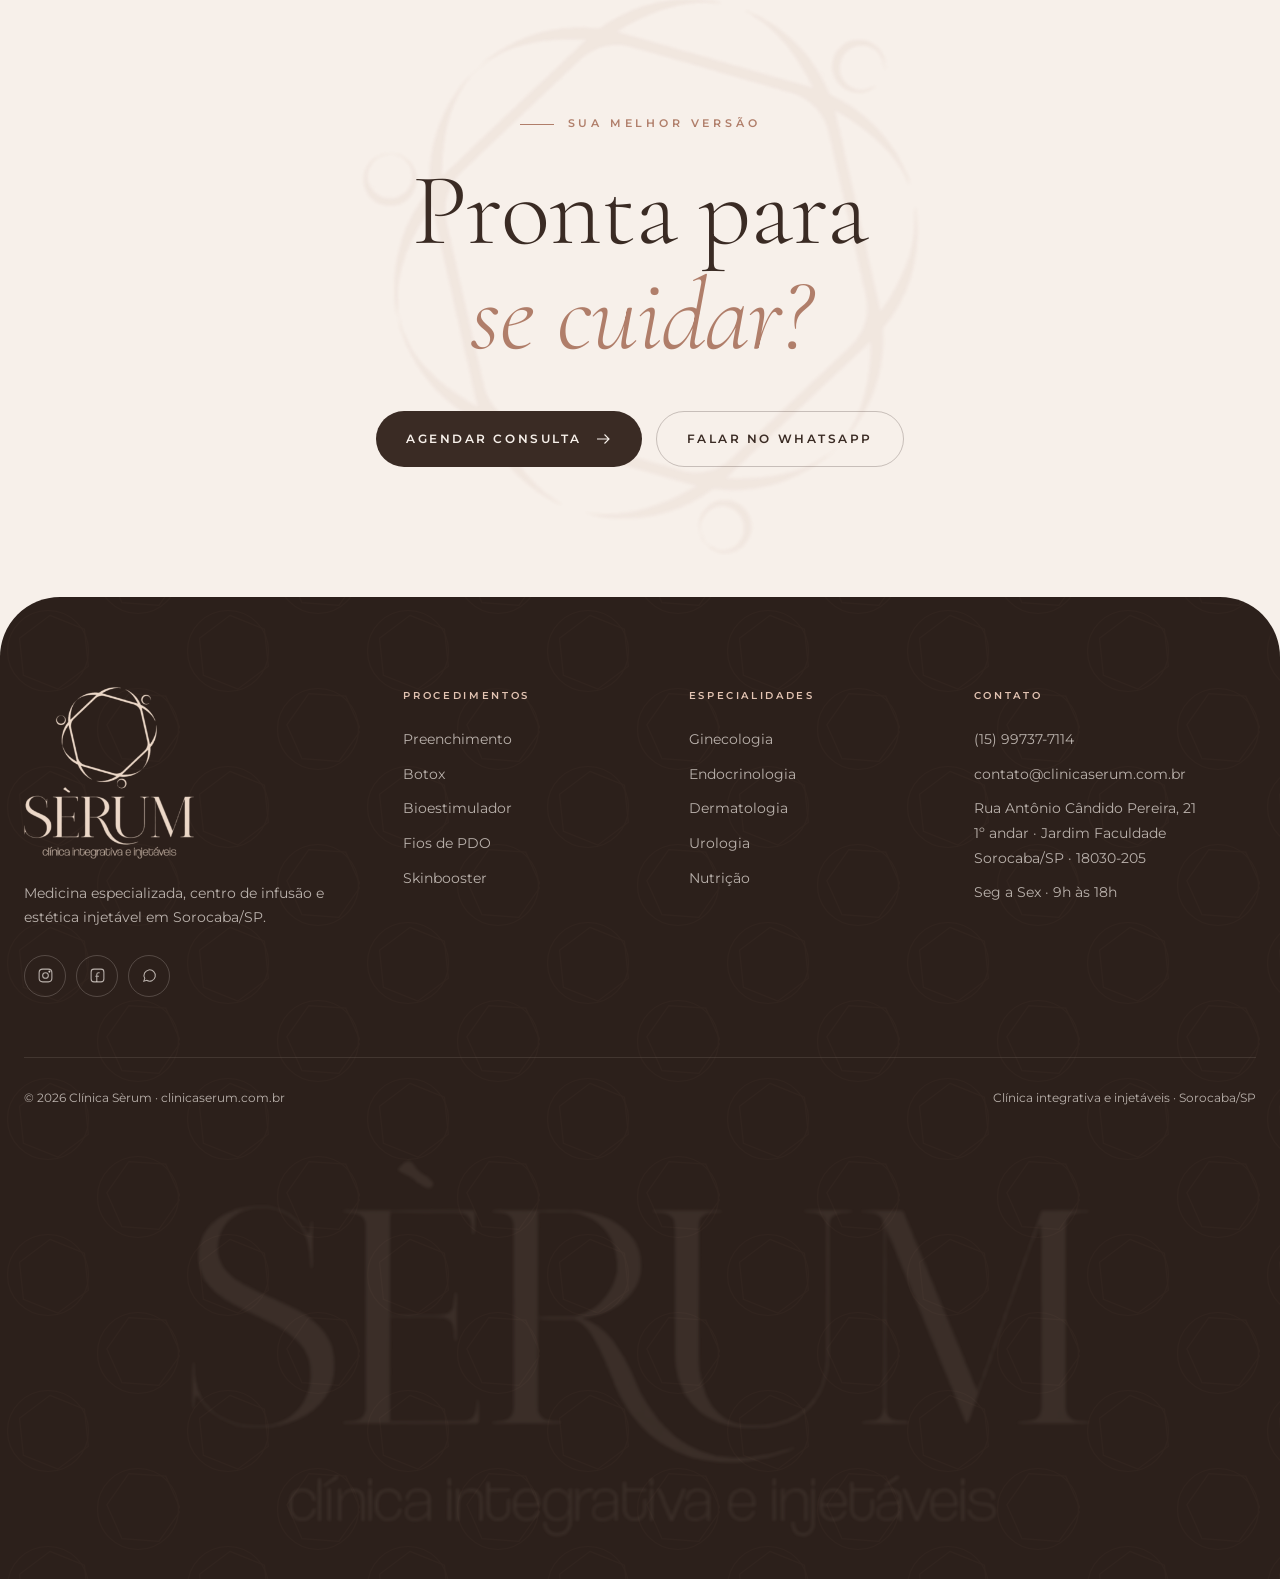
==== commit 1d2f03f2: "chore: replace Torandus Burguer site with Clínica Sèrum site Remove the burger site (pages, scripts," ====
--- a/index.html
+++ b/index.html
@@ -1,328 +1,872 @@
 <!DOCTYPE html>
 <html lang="pt-BR">
 <head>
-  <meta charset="UTF-8">
-  <meta name="viewport" content="width=device-width, initial-scale=1.0">
-  <title>Torandu's Burguer | Hambúrguer Artesanal</title>
-  <meta name="description" content="Hambúrgueres artesanais, ingredientes selecionados e muito sabor. Conheça a Torandu's Burguer e faça seu pedido.">
-  <meta name="robots" content="index, follow">
-  <meta property="og:title" content="Torandu's Burguer | Hambúrguer Artesanal">
-  <meta property="og:description" content="Hambúrgueres artesanais, ingredientes selecionados e muito sabor.">
-  <meta property="og:type" content="website">
-  <link rel="icon" href="favicon.svg" type="image/svg+xml">
-  <meta name="theme-color" content="#D95F02">
-  <link rel="stylesheet" href="assets/css/styles.css">
+<meta charset="UTF-8">
+<meta name="viewport" content="width=device-width, initial-scale=1.0">
+<title>Clínica Sèrum · Sorocaba</title>
+<meta name="description" content="Clínica Sèrum — clínica integrativa e injetáveis em Sorocaba/SP. Medicina especializada, centro de infusão e procedimentos estéticos. Agende sua consulta.">
+<link rel="icon" href="assets/mark-serum.png">
+<link rel="preconnect" href="https://fonts.googleapis.com">
+<link rel="preconnect" href="https://fonts.gstatic.com" crossorigin>
+<link href="https://fonts.googleapis.com/css2?family=Cormorant+Garamond:ital,wght@0,300;0,400;0,500;1,300;1,400&family=Montserrat:wght@300;400;500;600&display=swap" rel="stylesheet">
+<style>
+/* =========================================================
+   IDENTIDADE SÈRUM — chocolate, nude e cobre rosé
+   ========================================================= */
+:root{
+  --choco:#3A2B24;
+  --choco-2:#2C201B;
+  --choco-3:#4A382F;
+  --nude:#E2C3B2;
+  --nude-2:#EFDCD0;
+  --copper:#B07E6A;
+  --copper-2:#C99A84;
+  --cream:#F7F0EA;
+  --cream-2:#F0E4DA;
+  --white:#FFFCFA;
+  --ink:#3A2B24;
+  --ink-soft:#6B574D;
+  --muted:#95807A;
+  --radius:28px;
+  --serif:'Cormorant Garamond', Georgia, serif;
+  --sans:'Montserrat', system-ui, sans-serif;
+  --shadow:0 30px 60px -30px rgba(58,43,36,.45);
+  --pattern:url("data:image/svg+xml,%3Csvg xmlns='http://www.w3.org/2000/svg' width='120' height='104' viewBox='0 0 120 104'%3E%3Cg fill='none' stroke='%23C99A84' stroke-width='.8' opacity='.55'%3E%3Cpath d='M30 12l24 6 6 24-18 18-24-6-6-24z' transform='rotate(8 30 36)'/%3E%3Ccircle cx='32' cy='36' r='27'/%3E%3Cpath d='M90 64l24 6 6 24-18 18-24-6-6-24z' transform='rotate(-10 90 88)'/%3E%3Ccircle cx='92' cy='88' r='27'/%3E%3Cpath d='M90 -40l24 6 6 24-18 18-24-6-6-24z' transform='rotate(-10 90 -16)'/%3E%3Ccircle cx='92' cy='-16' r='27'/%3E%3C/g%3E%3C/svg%3E");
+}
+*{margin:0;padding:0;box-sizing:border-box}
+html{scroll-behavior:smooth}
+html,body{overflow-x:clip}
+body{font-family:var(--sans);background:var(--cream);color:var(--ink);line-height:1.75;font-weight:400;font-size:15px;-webkit-font-smoothing:antialiased}
+img,svg{display:block;max-width:100%}
+a{color:inherit;text-decoration:none}
+button{font:inherit;cursor:pointer;border:none;background:none;color:inherit}
+.container{width:min(1240px,100% - 48px);margin-inline:auto}
+::selection{background:var(--copper);color:var(--white)}
+.pattern{position:absolute;inset:0;background-image:var(--pattern);background-size:180px;opacity:.14;pointer-events:none}
+
+.eyebrow{font-size:.7rem;letter-spacing:.34em;text-transform:uppercase;color:var(--copper);font-weight:600;display:inline-flex;align-items:center;gap:14px}
+.eyebrow::before{content:"";width:34px;height:1px;background:currentColor}
+h1,h2,h3{font-family:var(--serif);font-weight:300;line-height:1.02;letter-spacing:-.01em}
+h2{font-size:clamp(2.6rem,5vw,4.4rem)}
+h1 em,h2 em{font-style:italic;color:var(--copper)}
+.lead{color:var(--ink-soft);font-size:1rem;max-width:520px}
+
+.btn{display:inline-flex;align-items:center;gap:12px;padding:17px 30px;border-radius:999px;font-size:.72rem;letter-spacing:.22em;text-transform:uppercase;font-weight:600;transition:.5s cubic-bezier(.2,.8,.2,1);position:relative;overflow:hidden;isolation:isolate;white-space:nowrap}
+.btn-dark{background:var(--choco);color:var(--cream)}
+.btn-nude{background:var(--nude);color:var(--choco)}
+.btn-dark::after,.btn-nude::after{content:"";position:absolute;inset:0;background:linear-gradient(120deg,var(--copper),var(--copper-2));transform:translateY(101%);transition:.5s cubic-bezier(.2,.8,.2,1);z-index:-1}
+.btn-dark:hover::after,.btn-nude:hover::after{transform:translateY(0)}
+.btn-nude:hover{color:var(--white)}
+.btn-line{border:1px solid rgba(226,195,178,.4);color:var(--nude)}
+.btn-line:hover{background:var(--nude);color:var(--choco)}
+.btn .arrow{width:18px;transition:transform .4s}
+.btn:hover .arrow{transform:translateX(4px)}
+
+/* ================= NAV ================= */
+.nav{position:fixed;top:0;left:0;right:0;z-index:50;transition:.5s;color:var(--cream)}
+.nav .container{display:flex;align-items:center;justify-content:space-between;height:96px;transition:.5s}
+.nav.scrolled{background:rgba(247,240,234,.82);backdrop-filter:blur(18px);-webkit-backdrop-filter:blur(18px);box-shadow:0 1px 0 rgba(58,43,36,.08);color:var(--ink)}
+.nav.scrolled .container{height:76px}
+.logo{display:flex;align-items:center;gap:14px}
+.logo .mark{height:46px;width:auto}
+.logo .word{height:38px;width:auto}
+.nav .light{display:block}.nav .dark{display:none}
+.nav.scrolled .light{display:none}.nav.scrolled .dark{display:block}
+.nav-links{display:flex;gap:36px;font-size:.76rem;letter-spacing:.1em}
+.nav-links a{position:relative;opacity:.8;transition:opacity .3s}
+.nav-links a::after{content:"";position:absolute;left:0;bottom:-6px;height:1px;width:0;background:var(--copper-2);transition:.4s}
+.nav-links a:hover{opacity:1}
+.nav-links a:hover::after{width:100%}
+.nav .btn{padding:13px 24px}
+.nav:not(.scrolled) .btn-dark{background:var(--nude);color:var(--choco)}
+.menu-toggle{display:none;width:44px;height:44px;border-radius:50%;border:1px solid currentColor;align-items:center;justify-content:center;opacity:.8}
+
+/* ================= HERO ================= */
+.hero{position:relative;min-height:100vh;padding:150px 0 90px;display:flex;align-items:center;overflow:hidden;background:var(--choco);color:var(--cream);border-radius:0 0 60px 60px}
+.hero .pattern{opacity:.1;-webkit-mask-image:linear-gradient(90deg,transparent 10%,#000 70%);mask-image:linear-gradient(90deg,transparent 10%,#000 70%)}
+.glow{position:absolute;border-radius:50%;filter:blur(80px);animation:float 18s ease-in-out infinite;pointer-events:none}
+.glow.g1{width:640px;height:640px;background:radial-gradient(circle,rgba(201,154,132,.45),transparent 70%);top:-200px;right:-140px}
+.glow.g2{width:520px;height:520px;background:radial-gradient(circle,rgba(176,126,106,.3),transparent 70%);bottom:-240px;left:-180px;animation-delay:-7s}
+@keyframes float{0%,100%{transform:translate(0,0) scale(1)}33%{transform:translate(40px,-30px) scale(1.06)}66%{transform:translate(-30px,25px) scale(.96)}}
+.hero .container{position:relative;display:grid;grid-template-columns:1.1fr .9fr;gap:60px;align-items:center}
+.hero .eyebrow{color:var(--copper-2)}
+.hero h1{font-size:clamp(3.3rem,7vw,6.8rem);margin:28px 0 30px}
+.hero h1 em{color:var(--nude)}
+.hero h1 .line{display:block;overflow:hidden;padding-bottom:.06em}
+.hero h1 .line span{display:inline-block;transform:translateY(110%);animation:rise 1.2s cubic-bezier(.2,.8,.2,1) forwards}
+.hero h1 .line:nth-child(2) span{animation-delay:.12s}
+.hero h1 .line:nth-child(3) span{animation-delay:.24s}
+@keyframes rise{to{transform:translateY(0)}}
+.hero .lead{color:rgba(247,240,234,.72)}
+.fade-up{opacity:0;transform:translateY(24px);animation:fadeUp 1.1s .5s cubic-bezier(.2,.8,.2,1) forwards}
+.fade-up.d2{animation-delay:.7s}.fade-up.d3{animation-delay:.9s}
+@keyframes fadeUp{to{opacity:1;transform:none}}
+.hero-actions{display:flex;gap:14px;flex-wrap:wrap;margin-top:40px}
+.hero-meta{display:flex;gap:48px;margin-top:60px;padding-top:30px;border-top:1px solid rgba(226,195,178,.18)}
+.hero-meta b{font-family:var(--serif);font-size:2.6rem;font-weight:300;display:block;line-height:1;color:var(--nude)}
+.hero-meta span{font-size:.66rem;letter-spacing:.16em;text-transform:uppercase;color:rgba(247,240,234,.6)}
+
+.hero-visual{position:relative;height:640px}
+.arch{position:absolute;inset:0 30px 0 50px;border-radius:320px 320px 24px 24px;overflow:hidden;background:linear-gradient(170deg,#F4E6DC 0%,#E6C9B8 55%,#D2A994 100%);box-shadow:0 50px 90px -40px rgba(0,0,0,.6)}
+.arch::before{content:"";position:absolute;inset:14px;border-radius:306px 306px 14px 14px;border:1px solid rgba(176,126,106,.35);z-index:2}
+.arch .pattern{opacity:.35;background-size:140px;filter:saturate(.6)}
+.arch-logo{position:absolute;left:50%;top:40%;width:min(52%,300px);transform:translate(-50%,-50%)}
+.arch-logo img{width:100%;animation:breathe 9s ease-in-out infinite}
+@keyframes breathe{0%,100%{transform:rotate(0) scale(1)}50%{transform:rotate(12deg) scale(1.04)}}
+.arch-word{position:absolute;left:50%;bottom:110px;width:56%;transform:translateX(-50%)}
+.arch-shine{position:absolute;inset:0;background:radial-gradient(ellipse at 30% 15%,rgba(255,255,255,.6),transparent 55%)}
+.float-card{position:absolute;background:rgba(255,252,250,.8);backdrop-filter:blur(16px);-webkit-backdrop-filter:blur(16px);border:1px solid rgba(255,255,255,.7);border-radius:22px;padding:18px 22px;box-shadow:var(--shadow);animation:bob 6s ease-in-out infinite;color:var(--ink)}
+@keyframes bob{0%,100%{transform:translateY(0)}50%{transform:translateY(-12px)}}
+.float-card small{font-size:.6rem;letter-spacing:.2em;text-transform:uppercase;color:var(--muted);display:block}
+.float-card p{font-family:var(--serif);font-size:1.35rem;line-height:1.2;margin:6px 0 10px}
+.fc-hours{right:0;top:90px;min-width:220px}
+.pill{display:inline-flex;align-items:center;gap:8px;font-size:.68rem;background:var(--choco);color:var(--cream);padding:6px 12px;border-radius:99px}
+.pill::before{content:"";width:6px;height:6px;border-radius:50%;background:#A9D3A6;box-shadow:0 0 0 4px rgba(169,211,166,.25)}
+.fc-loc{left:0;bottom:36px;animation-delay:-3s;display:flex;gap:14px;align-items:center}
+.fc-loc .ic{width:44px;height:44px;border-radius:50%;background:var(--nude-2);display:grid;place-items:center;color:var(--copper);flex:none}
+.fc-loc .ic svg{width:20px}
+.fc-loc p{margin:2px 0 0;font-size:1.15rem}
+.rotating{position:absolute;right:-10px;bottom:-10px;width:150px;height:150px;border-radius:50%;background:var(--copper);display:grid;place-items:center;color:var(--white);box-shadow:var(--shadow);transition:transform .5s}
+.rotating:hover{transform:scale(1.06)}
+.rotating svg.ring{position:absolute;inset:0;animation:spin 22s linear infinite}
+@keyframes spin{to{transform:rotate(360deg)}}
+.rotating img{width:52px}
+
+/* ================= MARQUEE ================= */
+.marquee{padding:34px 0;overflow:hidden;white-space:nowrap;color:var(--choco)}
+.marquee-track{display:inline-flex;gap:56px;animation:marq 45s linear infinite;font-family:var(--serif);font-size:2.1rem;font-style:italic;font-weight:300}
+.marquee-track span{display:inline-flex;align-items:center;gap:56px}
+.marquee-track span::after{content:"";width:14px;height:14px;border:1px solid var(--copper);transform:rotate(45deg);border-radius:3px}
+@keyframes marq{to{transform:translateX(-50%)}}
+
+section{padding:130px 0;position:relative}
+.section-head{display:flex;justify-content:space-between;align-items:end;gap:40px;margin-bottom:70px;flex-wrap:wrap}
+.section-head h2{margin-top:20px;max-width:660px}
+
+/* ================= SOBRE ================= */
+.about{padding-top:90px}
+.about .container{display:grid;grid-template-columns:.9fr 1.1fr;gap:100px;align-items:center}
+.about-visual{position:relative;height:620px}
+.about-visual .a1{position:absolute;left:0;top:0;width:70%;height:86%;border-radius:230px 230px 20px 20px;overflow:hidden;box-shadow:var(--shadow)}
+.about-visual .a1 img{width:100%;height:100%;object-fit:cover;transition:transform 1.4s}
+.about-visual:hover .a1 img{transform:scale(1.05)}
+.about-visual .a2{position:absolute;right:0;bottom:0;width:54%;border-radius:22px;background:var(--choco);overflow:hidden;box-shadow:var(--shadow);padding:30px;color:var(--cream)}
+.about-visual .a2 .pattern{opacity:.12}
+.about-visual .a2 img{width:54px;margin-bottom:18px;position:relative}
+.about-visual .a2 b{font-family:var(--serif);font-size:1.7rem;font-weight:300;line-height:1.15;display:block;position:relative}
+.about-visual .a2 b em{color:var(--nude)}
+.about p{color:var(--ink-soft);margin:26px 0}
+.about ul{list-style:none;display:grid;grid-template-columns:1fr 1fr;gap:18px 30px;margin:34px 0 44px}
+.about li{display:flex;gap:12px;align-items:flex-start;font-size:.92rem}
+.about li svg{flex:none;width:20px;margin-top:3px;color:var(--copper)}
+.insta{display:inline-flex;align-items:center;gap:14px;font-family:var(--serif);font-size:1.6rem;font-style:italic;color:var(--copper)}
+.insta i{width:48px;height:48px;border-radius:50%;border:1px solid rgba(176,126,106,.4);display:grid;place-items:center;font-style:normal;transition:.4s}
+.insta svg{width:20px}
+.insta:hover i{background:var(--copper);color:var(--white)}
+.insta small{display:block;font-family:var(--sans);font-style:normal;font-size:.64rem;letter-spacing:.2em;text-transform:uppercase;color:var(--muted)}
+
+/* ================= PROCEDIMENTOS ================= */
+.treatments{background:var(--white);border-radius:60px}
+.tabs{display:flex;gap:10px;flex-wrap:wrap}
+.tab{padding:11px 22px;border-radius:99px;border:1px solid rgba(58,43,36,.15);font-size:.74rem;letter-spacing:.1em;transition:.35s}
+.tab.active,.tab:hover{background:var(--choco);color:var(--cream);border-color:var(--choco)}
+.t-grid{display:grid;grid-template-columns:repeat(4,1fr);gap:22px}
+.t-card{position:relative;background:var(--cream);border-radius:var(--radius);padding:36px 30px 30px;overflow:hidden;transition:.6s cubic-bezier(.2,.8,.2,1);min-height:350px;display:flex;flex-direction:column}
+.t-card::before{content:"";position:absolute;inset:auto -40% -60% auto;width:300px;height:300px;border-radius:50%;background:radial-gradient(circle,rgba(226,195,178,.7),transparent 70%);transition:.8s}
+.t-card:hover{transform:translateY(-8px);background:var(--choco);color:var(--cream);box-shadow:var(--shadow)}
+.t-card:hover::before{transform:scale(1.5);background:radial-gradient(circle,rgba(176,126,106,.4),transparent 70%)}
+.t-card:hover p,.t-card:hover .t-meta{color:rgba(247,240,234,.7)}
+.t-card.hide{display:none}
+.t-icon{width:60px;height:60px;border-radius:50%;border:1px solid rgba(176,126,106,.45);display:grid;place-items:center;color:var(--copper);margin-bottom:34px;position:relative;transition:.5s}
+.t-card:hover .t-icon{color:var(--nude);border-color:rgba(226,195,178,.4)}
+.t-icon svg{width:26px}
+.t-num{position:absolute;top:32px;right:30px;font-family:var(--serif);font-style:italic;color:var(--copper);font-size:1.1rem}
+.t-card h3{font-size:1.9rem;margin-bottom:12px;position:relative}
+.t-card p{color:var(--ink-soft);font-size:.86rem;position:relative;transition:color .5s}
+.t-meta{margin-top:auto;padding-top:26px;display:flex;justify-content:space-between;align-items:center;font-size:.66rem;letter-spacing:.16em;text-transform:uppercase;color:var(--muted);position:relative}
+.t-meta a{width:42px;height:42px;border-radius:50%;border:1px solid currentColor;display:grid;place-items:center;transition:.4s}
+.t-card:hover .t-meta a{background:var(--nude);border-color:var(--nude);color:var(--choco);transform:rotate(-45deg)}
+.t-card.cta-card{background:var(--choco);color:var(--cream);justify-content:space-between}
+.t-card.cta-card .pattern{opacity:.12}
+.t-card.cta-card h3{font-size:2.1rem}
+.t-card.cta-card h3 em{color:var(--nude);font-style:italic}
+.t-card.cta-card p{color:rgba(247,240,234,.7)}
+.t-card.cta-card:hover{background:var(--choco-3)}
+
+/* ================= BANNER FOTO ================= */
+.banner{padding:0;margin:130px 16px 0;border-radius:48px;overflow:hidden;height:560px;position:relative}
+.banner img{position:absolute;inset:-12% 0;width:100%;height:124%;object-fit:cover;object-position:60% 40%;will-change:transform}
+.banner::after{content:"";position:absolute;inset:0;background:linear-gradient(90deg,rgba(44,32,27,.88) 0%,rgba(44,32,27,.55) 45%,rgba(44,32,27,0) 80%)}
+.banner .container{position:relative;z-index:2;height:100%;display:flex;flex-direction:column;justify-content:center;color:var(--cream)}
+.banner blockquote{font-family:var(--serif);font-size:clamp(2.2rem,4.6vw,4.2rem);font-weight:300;line-height:1.08;max-width:640px;margin:22px 0 36px}
+.banner blockquote em{color:var(--nude)}
+.banner .eyebrow{color:var(--nude)}
+
+/* ================= ESPECIALIDADES ================= */
+.spec-grid{display:grid;grid-template-columns:repeat(3,1fr);border-top:1px solid rgba(58,43,36,.12);border-left:1px solid rgba(58,43,36,.12)}
+.spec{padding:44px 40px;border-right:1px solid rgba(58,43,36,.12);border-bottom:1px solid rgba(58,43,36,.12);position:relative;overflow:hidden;transition:color .5s;isolation:isolate}
+.spec::before{content:"";position:absolute;inset:0;background:var(--nude-2);transform:scaleY(0);transform-origin:bottom;transition:.6s cubic-bezier(.2,.8,.2,1);z-index:-1}
+.spec:hover::before{transform:scaleY(1)}
+.spec .n{font-family:var(--serif);font-style:italic;color:var(--copper);font-size:1.05rem}
+.spec h3{font-size:2.2rem;margin:18px 0 10px}
+.spec p{color:var(--ink-soft);font-size:.88rem;max-width:300px}
+.spec svg{position:absolute;right:34px;top:40px;width:40px;color:var(--copper);opacity:.7;transition:.6s}
+.spec:hover svg{transform:rotate(-12deg) scale(1.1);opacity:1}
+.spec.infusion{background:var(--choco);color:var(--cream)}
+.spec.infusion::before{background:var(--choco-3)}
+.spec.infusion p{color:rgba(247,240,234,.7)}
+.spec.infusion svg,.spec.infusion .n{color:var(--nude)}
+
+/* ================= JORNADA ================= */
+.journey{background:var(--cream-2);border-radius:60px}
+.steps{display:grid;grid-template-columns:repeat(4,1fr);gap:30px;counter-reset:s}
+.step{position:relative;padding-top:40px;border-top:1px solid rgba(58,43,36,.18)}
+.step::before{counter-increment:s;content:"0" counter(s);position:absolute;top:-15px;left:0;background:var(--cream-2);padding-right:14px;font-family:var(--serif);font-style:italic;color:var(--copper);font-size:1.3rem}
+.step h3{font-size:1.75rem;margin-bottom:12px}
+.step p{color:var(--ink-soft);font-size:.88rem}
+
+/* ================= AGENDA ================= */
+.booking{background:var(--choco);color:var(--cream);border-radius:60px;margin:130px 16px 0;overflow:clip}
+.booking .container>*,.b-cal-wrap>*,.visit .container>*,.hero .container>*{min-width:0}
+.booking .pattern{opacity:.08}
+.booking::before{content:"";position:absolute;width:700px;height:700px;border-radius:50%;background:radial-gradient(circle,rgba(176,126,106,.35),transparent 65%);top:-300px;left:-200px}
+.booking .container{position:relative;display:grid;grid-template-columns:.8fr 1.2fr;gap:70px}
+.booking .eyebrow{color:var(--copper-2)}
+.booking h2 em{color:var(--nude)}
+.booking .lead{color:rgba(247,240,234,.7);margin:26px 0 40px}
+.b-info{display:grid;gap:22px}
+.b-info>div{display:flex;gap:16px;align-items:center}
+.b-info .ic{width:48px;height:48px;border-radius:50%;border:1px solid rgba(226,195,178,.3);display:grid;place-items:center;color:var(--nude);flex:none}
+.b-info .ic svg{width:20px}
+.b-info small{display:block;font-size:.62rem;letter-spacing:.22em;text-transform:uppercase;opacity:.55}
+.b-info span{font-size:.92rem}
+
+.b-card{background:var(--cream);color:var(--ink);border-radius:34px;padding:42px;box-shadow:0 40px 80px -30px rgba(0,0,0,.5)}
+.b-steps{display:flex;gap:8px;margin-bottom:32px}
+.b-steps i{flex:1;height:3px;border-radius:9px;background:var(--nude-2);transition:.5s}
+.b-steps i.on{background:var(--copper)}
+.b-label{font-size:.64rem;letter-spacing:.24em;text-transform:uppercase;color:var(--muted);margin:0 0 14px;font-weight:600}
+.b-proc{display:grid;grid-template-columns:repeat(4,1fr);gap:10px;margin-bottom:30px}
+.chip{padding:13px 12px;border-radius:16px;border:1px solid rgba(58,43,36,.12);font-size:.78rem;text-align:left;transition:.3s;background:var(--white);line-height:1.35}
+.chip small{display:block;color:var(--muted);font-size:.64rem;margin-top:3px}
+.chip:hover{border-color:var(--copper)}
+.chip.sel{background:var(--choco);color:var(--cream);border-color:var(--choco)}
+.chip.sel small{color:var(--nude)}
+.b-cal-wrap{display:grid;grid-template-columns:1.15fr .85fr;gap:26px;margin-bottom:30px}
+.cal{background:var(--white);border-radius:20px;padding:20px}
+.cal-head{display:flex;justify-content:space-between;align-items:center;margin-bottom:12px}
+.cal-head b{font-family:var(--serif);font-size:1.4rem;font-weight:500}
+.cal-head button{width:32px;height:32px;border-radius:50%;border:1px solid rgba(58,43,36,.12);transition:.3s}
+.cal-head button:hover{background:var(--choco);color:var(--cream)}
+.cal-grid{display:grid;grid-template-columns:repeat(7,1fr);gap:4px;text-align:center}
+.cal-grid .dow{font-size:.6rem;letter-spacing:.1em;color:var(--muted);padding:6px 0;text-transform:uppercase;font-weight:600}
+.cal-grid button{aspect-ratio:1;border-radius:50%;font-size:.82rem;transition:.25s;position:relative}
+.cal-grid button:not(:disabled):hover{background:var(--nude-2)}
+.cal-grid button:disabled{color:rgba(58,43,36,.2);cursor:default}
+.cal-grid button.today::after{content:"";position:absolute;bottom:5px;left:50%;width:4px;height:4px;margin-left:-2px;border-radius:50%;background:var(--copper)}
+.cal-grid button.sel{background:var(--choco);color:var(--cream)}
+.times{display:grid;grid-template-columns:1fr 1fr;gap:8px;align-content:start}
+.times button{padding:11px 0;border-radius:12px;border:1px solid rgba(58,43,36,.12);font-size:.82rem;background:var(--white);transition:.25s}
+.times button:hover:not(:disabled){border-color:var(--copper)}
+.times button.sel{background:var(--copper);border-color:var(--copper);color:var(--white)}
+.times button:disabled{text-decoration:line-through;opacity:.35;cursor:default}
+.times .hint{grid-column:1/-1;font-size:.8rem;color:var(--muted);background:var(--white);border-radius:14px;padding:16px;text-align:center}
+.b-form{display:grid;grid-template-columns:1fr 1fr;gap:12px;margin-bottom:26px}
+.field{position:relative}
+.field input{width:100%;padding:22px 18px 8px;border-radius:14px;border:1px solid rgba(58,43,36,.12);background:var(--white);font:inherit;font-size:.9rem;color:var(--ink);outline:none;transition:.3s}
+.field input:focus{border-color:var(--copper);box-shadow:0 0 0 4px rgba(176,126,106,.14)}
+.field label{position:absolute;left:18px;top:15px;font-size:.86rem;color:var(--muted);transition:.25s;pointer-events:none}
+.field input:focus+label,.field input:not(:placeholder-shown)+label{top:7px;font-size:.58rem;letter-spacing:.16em;text-transform:uppercase}
+.b-summary{display:flex;align-items:center;justify-content:space-between;gap:20px;padding-top:24px;border-top:1px dashed rgba(58,43,36,.2);flex-wrap:wrap}
+.b-summary p{font-size:.82rem;color:var(--ink-soft)}
+.b-summary p b{color:var(--ink);font-family:var(--serif);font-size:1.3rem;font-weight:500;display:block}
+
+/* ================= LOCAL + FAQ ================= */
+.visit .container{display:grid;grid-template-columns:1fr 1fr;gap:70px;align-items:start}
+.map{border-radius:32px;overflow:hidden;height:460px;box-shadow:var(--shadow);position:relative;background:var(--cream-2)}
+.map iframe{width:100%;height:100%;border:0;filter:grayscale(.35) sepia(.25) saturate(.9)}
+.addr{margin-top:28px;display:grid;grid-template-columns:1fr 1fr;gap:24px}
+.addr small{font-size:.62rem;letter-spacing:.22em;text-transform:uppercase;color:var(--copper);font-weight:600}
+.addr p{font-size:.92rem;color:var(--ink-soft);margin-top:6px}
+.faq-item{border-bottom:1px solid rgba(58,43,36,.12)}
+.faq-q{width:100%;display:flex;justify-content:space-between;align-items:center;gap:20px;padding:26px 0;text-align:left;font-family:var(--serif);font-size:1.55rem;font-weight:400}
+.faq-q i{flex:none;width:40px;height:40px;border-radius:50%;border:1px solid rgba(58,43,36,.15);display:grid;place-items:center;font-style:normal;font-family:var(--sans);font-size:1.1rem;transition:.4s}
+.faq-item.open .faq-q i{transform:rotate(45deg);background:var(--choco);color:var(--cream)}
+.faq-a{display:grid;grid-template-rows:0fr;transition:.5s}
+.faq-a>div{overflow:hidden;color:var(--ink-soft);font-size:.92rem}
+.faq-item.open .faq-a{grid-template-rows:1fr}
+.faq-item.open .faq-a>div{padding-bottom:26px}
+
+/* ================= CTA / FOOTER ================= */
+.cta{text-align:center;padding:150px 0 130px;overflow:hidden}
+.cta .ghost-mark{position:absolute;left:50%;top:50%;width:560px;margin:-280px 0 0 -280px;opacity:.08;animation:breathe 14s ease-in-out infinite;pointer-events:none}
+.cta h2{font-size:clamp(3rem,8vw,7.4rem);margin:24px 0 44px;position:relative}
+.cta .actions{display:flex;gap:14px;justify-content:center;flex-wrap:wrap;position:relative}
+.cta .btn-line{color:var(--choco);border-color:rgba(58,43,36,.25)}
+.cta .btn-line:hover{background:var(--choco);color:var(--cream)}
+footer{background:var(--choco-2);color:rgba(247,240,234,.7);padding:90px 0 40px;border-radius:60px 60px 0 0;position:relative;overflow:hidden}
+footer .pattern{opacity:.06}
+footer .container{position:relative}
+.f-grid{display:grid;grid-template-columns:1.4fr 1fr 1fr 1.2fr;gap:50px;padding-bottom:60px;border-bottom:1px solid rgba(247,240,234,.1)}
+.f-logo{width:170px}
+footer p{font-size:.86rem;margin-top:22px;max-width:320px}
+footer h4{font-size:.64rem;letter-spacing:.26em;text-transform:uppercase;color:var(--nude);font-weight:600;margin-bottom:22px}
+footer ul{list-style:none;display:grid;gap:10px;font-size:.88rem}
+footer ul a:hover{color:var(--cream)}
+.socials{display:flex;gap:10px;margin-top:26px}
+.socials a{width:42px;height:42px;border-radius:50%;border:1px solid rgba(247,240,234,.2);display:grid;place-items:center;transition:.3s}
+.socials a:hover{background:var(--nude);border-color:var(--nude);color:var(--choco)}
+.socials svg{width:17px}
+.f-bottom{display:flex;justify-content:space-between;padding-top:30px;font-size:.74rem;flex-wrap:wrap;gap:10px}
+.f-big{margin:50px auto 0;width:min(900px,90%);opacity:.08}
+
+/* WhatsApp flutuante */
+.wa{position:fixed;right:24px;bottom:24px;z-index:60;width:60px;height:60px;border-radius:50%;background:var(--copper);color:var(--white);display:grid;place-items:center;box-shadow:var(--shadow);transition:.4s}
+.wa:hover{transform:scale(1.08);background:var(--choco)}
+.wa svg{width:26px}
+
+/* Modal */
+.modal{position:fixed;inset:0;z-index:200;background:rgba(44,32,27,.6);backdrop-filter:blur(8px);display:grid;place-items:center;padding:20px;opacity:0;pointer-events:none;transition:.4s}
+.modal.open{opacity:1;pointer-events:auto}
+.modal-card{background:var(--cream);border-radius:32px;padding:48px 40px;max-width:460px;width:100%;text-align:center;transform:scale(.94);transition:.5s cubic-bezier(.2,.8,.2,1)}
+.modal.open .modal-card{transform:none}
+.modal-card .ok{width:90px;margin:0 auto 18px}
+.modal-card h3{font-size:2.4rem;margin-bottom:10px}
+.modal-card p{color:var(--ink-soft);margin-bottom:26px;font-size:.92rem}
+.modal-card .detail{background:var(--white);border-radius:18px;padding:18px;margin-bottom:26px;font-size:.86rem;text-align:left;display:grid;gap:6px}
+.modal-card .detail span{display:flex;justify-content:space-between;gap:10px}
+.modal-card .detail span b{font-weight:600;text-align:right}
+.modal-card .actions{display:grid;gap:10px}
+.modal-card .actions .btn{justify-content:center}
+.modal-card .link{font-size:.72rem;letter-spacing:.16em;text-transform:uppercase;color:var(--muted);padding:8px}
+
+/* reveal */
+.reveal{opacity:0;transform:translateY(40px);transition:1.1s cubic-bezier(.2,.8,.2,1)}
+.reveal.in{opacity:1;transform:none}
+
+/* ================= RESPONSIVO ================= */
+@media (max-width:1100px){
+  .hero .container,.about .container,.booking .container,.visit .container{grid-template-columns:1fr}
+  .hero-visual{height:560px;max-width:520px;width:100%;margin:0 auto}
+  .t-grid{grid-template-columns:1fr 1fr}
+  .spec-grid{grid-template-columns:1fr 1fr}
+  .steps{grid-template-columns:1fr 1fr;row-gap:50px}
+  .f-grid{grid-template-columns:1fr 1fr}
+  .nav-links{display:none}
+  .menu-toggle{display:inline-flex}
+  .nav.menu-open .nav-links{display:flex;flex-direction:column;position:absolute;top:100%;left:16px;right:16px;background:var(--white);color:var(--ink);padding:26px;border-radius:24px;box-shadow:var(--shadow);gap:18px;font-size:1rem}
+}
+@media (max-width:680px){
+  body{font-size:14.5px}
+  .container{width:calc(100% - 32px)}
+  section{padding:90px 0}
+  .nav .btn{display:none}
+  .logo .word{height:30px}.logo .mark{height:38px}
+  .hero{padding-top:130px;border-radius:0 0 36px 36px}
+  .hero-meta{gap:22px}
+  .hero-meta b{font-size:2rem}
+  .hero-actions .btn{flex:1 1 100%;justify-content:center}
+  .hero-visual{height:460px}
+  .arch{inset:0 12px 0 22px}
+  .arch-word{bottom:96px}
+  .fc-hours{top:40px;min-width:0;padding:14px 16px}
+  .fc-hours p{font-size:1.1rem}
+  .fc-loc{bottom:24px;padding:12px 14px}
+  .rotating{width:110px;height:110px}
+  .rotating img{width:38px}
+  .t-grid,.spec-grid,.steps,.about ul,.addr{grid-template-columns:1fr}
+  .about-visual{height:470px}
+  .about-visual .a2{width:70%;padding:22px}
+  .banner{height:480px;margin:90px 8px 0;border-radius:32px}
+  .banner::after{background:linear-gradient(0deg,rgba(44,32,27,.92) 10%,rgba(44,32,27,.35) 100%)}
+  .banner .container{justify-content:flex-end;padding-bottom:40px}
+  .spec{padding:34px 26px}
+  .booking{margin:90px 8px 0;border-radius:36px}
+  .b-card{padding:26px 18px;border-radius:26px}
+  .b-proc{grid-template-columns:1fr 1fr}
+  .b-cal-wrap,.b-form{grid-template-columns:1fr}
+  .times{grid-template-columns:repeat(3,1fr)}
+  .map{height:340px}
+  .faq-q{font-size:1.3rem}
+  .f-grid{grid-template-columns:1fr}
+  .treatments,.journey{border-radius:36px}
+  footer{border-radius:36px 36px 0 0}
+  .cta .ghost-mark{width:360px;margin:-180px 0 0 -180px}
+}
+@media (prefers-reduced-motion:reduce){*,*::before,*::after{animation:none!important;transition:none!important}.hero h1 .line span,.fade-up,.reveal{transform:none;opacity:1}}
+</style>
 </head>
 <body>
-  <header class="site-header">
-    <div class="container">
-      <a href="#inicio" class="site-header__logo" data-scroll-to="inicio">
-        <svg class="brand-mark" viewBox="0 0 64 64" aria-hidden="true">
-          <circle cx="32" cy="32" r="30" fill="#321C14" stroke="#D95F02" stroke-width="3"/>
-          <path d="M14 28c0-9 8-16 18-16s18 7 18 16" fill="none" stroke="#E76F00" stroke-width="4" stroke-linecap="round"/>
-          <path d="M32 12 L32 6 M22 14 L17 7 M42 14 L47 7" fill="none" stroke="#E76F00" stroke-width="3" stroke-linecap="round"/>
-          <path d="M18 30 Q32 22 46 30" fill="none" stroke="#F5EBDD" stroke-width="2" opacity="0.4"/>
+
+<!-- ================= NAV ================= -->
+<header class="nav" id="nav">
+  <div class="container">
+    <a href="#" class="logo" aria-label="Clínica Sèrum">
+      <img class="mark light" src="assets/mark-serum-light.png" alt="">
+      <img class="mark dark" src="assets/mark-serum.png" alt="">
+      <img class="word light" src="assets/wordmark-serum-light.png" alt="Sèrum — clínica integrativa e injetáveis">
+      <img class="word dark" src="assets/wordmark-serum.png" alt="Sèrum — clínica integrativa e injetáveis">
+    </a>
+    <nav class="nav-links">
+      <a href="#sobre">A Clínica</a>
+      <a href="#procedimentos">Procedimentos</a>
+      <a href="#especialidades">Especialidades</a>
+      <a href="#agenda">Agenda</a>
+      <a href="#contato">Contato</a>
+    </nav>
+    <a href="#agenda" class="btn btn-dark">Agendar</a>
+    <button class="menu-toggle" id="menuToggle" aria-label="Menu">
+      <svg width="18" viewBox="0 0 24 24" fill="none" stroke="currentColor" stroke-width="1.5"><path d="M3 8h18M3 16h18"/></svg>
+    </button>
+  </div>
+</header>
+
+<!-- ================= HERO ================= -->
+<section class="hero">
+  <div class="pattern"></div>
+  <div class="glow g1"></div><div class="glow g2"></div>
+  <div class="container">
+    <div>
+      <span class="eyebrow fade-up">Clínica integrativa e injetáveis · Sorocaba</span>
+      <h1>
+        <span class="line"><span>Beleza que</span></span>
+        <span class="line"><span><em>revela,</em> saúde</span></span>
+        <span class="line"><span>que <em>transforma.</em></span></span>
+      </h1>
+      <p class="lead fade-up d2">Medicina especializada, centro de infusão e procedimentos estéticos injetáveis em um só lugar, com protocolos individualizados para realçar a sua beleza natural.</p>
+      <div class="hero-actions fade-up d3">
+        <a href="#agenda" class="btn btn-nude">Agende sua consulta
+          <svg class="arrow" viewBox="0 0 24 24" fill="none" stroke="currentColor" stroke-width="1.5"><path d="M4 12h16m-6-6 6 6-6 6"/></svg></a>
+        <a href="#procedimentos" class="btn btn-line">Procedimentos</a>
+      </div>
+      <div class="hero-meta fade-up d3">
+        <div><b>5</b><span>especialidades médicas</span></div>
+        <div><b>7</b><span>procedimentos estéticos</span></div>
+        <div><b>1</b><span>centro de infusão</span></div>
+      </div>
+    </div>
+
+    <div class="hero-visual fade-up d2">
+      <div class="arch">
+        <div class="pattern"></div>
+        <div class="arch-shine"></div>
+        <div class="arch-logo"><img src="assets/mark-serum.png" alt=""></div>
+        <img class="arch-word" src="assets/wordmark-serum.png" alt="Sèrum">
+      </div>
+      <div class="float-card fc-hours">
+        <small>Atendimento</small>
+        <p>Seg a Sex · <em>9h às 18h</em></p>
+        <span class="pill">Agenda aberta</span>
+      </div>
+      <div class="float-card fc-loc">
+        <span class="ic"><svg viewBox="0 0 24 24" fill="none" stroke="currentColor" stroke-width="1.5"><path d="M12 21s-7-6.2-7-11.5a7 7 0 0 1 14 0C19 14.8 12 21 12 21Z"/><circle cx="12" cy="9.5" r="2.5"/></svg></span>
+        <div><small>Jardim Faculdade</small><p>Sorocaba · SP</p></div>
+      </div>
+      <a href="#agenda" class="rotating" aria-label="Agende sua consulta">
+        <svg class="ring" viewBox="0 0 150 150">
+          <defs><path id="circ" d="M75 75m-56 0a56 56 0 1 1 112 0a56 56 0 1 1-112 0"/></defs>
+          <text font-size="10" letter-spacing="2.9" fill="#FFFCFA" font-family="Montserrat, sans-serif"><textPath href="#circ">AGENDE SUA CONSULTA • CLÍNICA SÈRUM • </textPath></text>
         </svg>
-        TORANDU'S BURGUER
+        <img src="assets/mark-serum-light.png" alt="">
       </a>
-      <nav class="site-nav" aria-label="Navegação principal">
-        <a href="#inicio" data-scroll-to="inicio">Início</a>
-        <a href="#pedidos" data-scroll-to="pedidos">Pedidos</a>
-        <a href="#promocoes" data-scroll-to="promocoes">Promoções</a>
-        <a href="#sobre" data-scroll-to="sobre">Sobre</a>
-        <a href="#avaliacoes" data-scroll-to="avaliacoes">Avaliações</a>
-        <a href="#location" data-scroll-to="location">Contato</a>
-      </nav>
-      <div class="site-header__actions">
-        <button class="icon-btn" data-action="open-cart" aria-label="Abrir carrinho">
-          🛒<span class="cart-count" id="cart-count">0</span>
-        </button>
-        <button class="icon-btn" id="mobile-menu-toggle" aria-label="Abrir menu">☰</button>
-      </div>
-    </div>
-  </header>
-
-  <nav id="mobile-nav" class="mobile-nav" aria-label="Navegação mobile">
-    <a href="#inicio" data-scroll-to="inicio">Início</a>
-    <a href="#pedidos" data-scroll-to="pedidos">Pedidos</a>
-    <a href="#promocoes" data-scroll-to="promocoes">Promoções</a>
-    <a href="#sobre" data-scroll-to="sobre">Sobre</a>
-    <a href="#avaliacoes" data-scroll-to="avaliacoes">Avaliações</a>
-    <a href="#location" data-scroll-to="location">Contato</a>
-  </nav>
-
-  <main>
-    <section id="inicio" class="hero">
-      <div class="hero__bg" aria-hidden="true"></div>
-      <div class="hero__embers" aria-hidden="true">
-        <span></span><span></span><span></span><span></span><span></span><span></span>
-      </div>
-      <div class="container">
-        <span class="hero__badge" id="open-status-badge">Carregando horário...</span>
-        <h1>SEU HAMBÚRGUER.<br>SUA EXPERIÊNCIA.</h1>
-        <p class="subheadline">Hambúrgueres artesanais, ingredientes selecionados e muito sabor preparados para transformar cada lanche em um momento único.</p>
-        <div class="hero__actions">
-          <button class="btn btn--primary" data-scroll-to="pedidos">FAZER MEU PEDIDO</button>
-          <button class="btn btn--secondary" data-scroll-to="pedidos">VER CARDÁPIO</button>
+    </div>
+  </div>
+</section>
+
+<div class="marquee" aria-hidden="true">
+  <div class="marquee-track">
+    <span>Preenchimento labial</span><span>Botox</span><span>Bioestimulador</span><span>Fios de PDO</span><span>Peeling</span><span>Microagulhamento</span><span>Skinbooster</span><span>Centro de Infusão</span>
+    <span>Preenchimento labial</span><span>Botox</span><span>Bioestimulador</span><span>Fios de PDO</span><span>Peeling</span><span>Microagulhamento</span><span>Skinbooster</span><span>Centro de Infusão</span>
+  </div>
+</div>
+
+<!-- ================= SOBRE ================= -->
+<section class="about" id="sobre">
+  <div class="container">
+    <div class="about-visual reveal">
+      <div class="a1"><img src="assets/clinica-recepcao.jpg" alt="Recepção da Clínica Sèrum"></div>
+      <div class="a2"><div class="pattern"></div><img src="assets/mark-serum-light.png" alt=""><b>Medicina especializada &amp; <em>centro de infusão</em></b></div>
+    </div>
+    <div class="reveal">
+      <span class="eyebrow">A Clínica</span>
+      <h2 style="margin-top:20px">Cuidado integrativo,<br><em>do interior à pele</em></h2>
+      <p>A Sèrum une saúde e estética em um só olhar. Aqui, medicina especializada, terapias de infusão e procedimentos injetáveis caminham juntos para cuidar de você por inteiro, com ciência, delicadeza e resultados naturais.</p>
+      <ul>
+        <li><svg viewBox="0 0 24 24" fill="none" stroke="currentColor" stroke-width="1.4"><path d="M12 3l2.6 5.6 6 .7-4.5 4.1 1.2 6L12 16.4 6.7 19.4l1.2-6L3.4 9.3l6-.7Z"/></svg>Abordagem integrativa</li>
+        <li><svg viewBox="0 0 24 24" fill="none" stroke="currentColor" stroke-width="1.4"><path d="M12 3l2.6 5.6 6 .7-4.5 4.1 1.2 6L12 16.4 6.7 19.4l1.2-6L3.4 9.3l6-.7Z"/></svg>Protocolos individualizados</li>
+        <li><svg viewBox="0 0 24 24" fill="none" stroke="currentColor" stroke-width="1.4"><path d="M12 3l2.6 5.6 6 .7-4.5 4.1 1.2 6L12 16.4 6.7 19.4l1.2-6L3.4 9.3l6-.7Z"/></svg>Equipe médica especializada</li>
+        <li><svg viewBox="0 0 24 24" fill="none" stroke="currentColor" stroke-width="1.4"><path d="M12 3l2.6 5.6 6 .7-4.5 4.1 1.2 6L12 16.4 6.7 19.4l1.2-6L3.4 9.3l6-.7Z"/></svg>Ambiente acolhedor</li>
+      </ul>
+      <a class="insta" href="https://instagram.com/serumsorocaba" target="_blank" rel="noopener">
+        <i><svg viewBox="0 0 24 24" fill="none" stroke="currentColor" stroke-width="1.5"><rect x="3" y="3" width="18" height="18" rx="5"/><circle cx="12" cy="12" r="4"/><circle cx="17.5" cy="6.5" r=".8" fill="currentColor"/></svg></i>
+        <span>@serumsorocaba<small>Acompanhe no Instagram</small></span>
+      </a>
+    </div>
+  </div>
+</section>
+
+<!-- ================= PROCEDIMENTOS ================= -->
+<section class="treatments" id="procedimentos">
+  <div class="container">
+    <div class="section-head reveal">
+      <div>
+        <span class="eyebrow">Procedimentos</span>
+        <h2>Estética avançada<br>com <em>naturalidade</em></h2>
+      </div>
+      <div class="tabs" id="tabs">
+        <button class="tab active" data-f="all">Todos</button>
+        <button class="tab" data-f="inj">Injetáveis</button>
+        <button class="tab" data-f="pele">Pele</button>
+      </div>
+    </div>
+    <div class="t-grid">
+      <article class="t-card reveal" data-c="inj" data-book="Preenchimento">
+        <span class="t-num">01</span>
+        <div class="t-icon"><svg viewBox="0 0 24 24" fill="none" stroke="currentColor" stroke-width="1.3"><path d="M3 12c2.5-3 5-4.5 6.5-4.5 1 0 1.8.8 2.5.8s1.5-.8 2.5-.8C16 7.5 18.5 9 21 12c-2.5 3.5-5.5 5-9 5s-6.5-1.5-9-5Z"/><path d="M3 12h18"/></svg></div>
+        <h3>Preenchimento labial e facial</h3>
+        <p>Ácido hialurônico para contorno, volume e hidratação dos lábios e equilíbrio das proporções do rosto.</p>
+        <div class="t-meta"><span>Injetável</span><a href="#agenda" aria-label="Agendar">↗</a></div>
+      </article>
+      <article class="t-card reveal" data-c="inj" data-book="Botox">
+        <span class="t-num">02</span>
+        <div class="t-icon"><svg viewBox="0 0 24 24" fill="none" stroke="currentColor" stroke-width="1.3"><path d="M4 12c3-5 13-5 16 0-3 5-13 5-16 0Z"/><circle cx="12" cy="12" r="2.5"/></svg></div>
+        <h3>Botox</h3>
+        <p>Suaviza linhas de expressão da testa, glabela e ao redor dos olhos, com leveza e frescor.</p>
+        <div class="t-meta"><span>Injetável</span><a href="#agenda" aria-label="Agendar">↗</a></div>
+      </article>
+      <article class="t-card reveal" data-c="inj" data-book="Bioestimulador">
+        <span class="t-num">03</span>
+        <div class="t-icon"><svg viewBox="0 0 24 24" fill="none" stroke="currentColor" stroke-width="1.3"><path d="M12 3v4m0 10v4M3 12h4m10 0h4M6 6l2.5 2.5m7 7L18 18M6 18l2.5-2.5m7-7L18 6"/></svg></div>
+        <h3>Bioestimulador</h3>
+        <p>Estimula a produção natural de colágeno para mais firmeza, sustentação e qualidade da pele.</p>
+        <div class="t-meta"><span>Injetável</span><a href="#agenda" aria-label="Agendar">↗</a></div>
+      </article>
+      <article class="t-card reveal" data-c="inj" data-book="Fios de PDO">
+        <span class="t-num">04</span>
+        <div class="t-icon"><svg viewBox="0 0 24 24" fill="none" stroke="currentColor" stroke-width="1.3"><path d="M4 20C8 14 10 8 20 4M4 15c3-3 5-6 9-8M9 20c3-2 6-5 9-10"/></svg></div>
+        <h3>Fios de PDO</h3>
+        <p>Efeito lifting e redefinição do contorno facial com fios absorvíveis que também estimulam colágeno.</p>
+        <div class="t-meta"><span>Injetável</span><a href="#agenda" aria-label="Agendar">↗</a></div>
+      </article>
+      <article class="t-card reveal" data-c="pele" data-book="Peeling">
+        <span class="t-num">05</span>
+        <div class="t-icon"><svg viewBox="0 0 24 24" fill="none" stroke="currentColor" stroke-width="1.3"><circle cx="12" cy="12" r="8"/><path d="M8 12a4 4 0 0 1 4-4" opacity=".6"/></svg></div>
+        <h3>Peeling</h3>
+        <p>Renovação celular para uniformizar o tom, tratar manchas e devolver luminosidade à pele.</p>
+        <div class="t-meta"><span>Tratamento de pele</span><a href="#agenda" aria-label="Agendar">↗</a></div>
+      </article>
+      <article class="t-card reveal" data-c="pele" data-book="Peeling">
+        <span class="t-num">06</span>
+        <div class="t-icon"><svg viewBox="0 0 24 24" fill="none" stroke="currentColor" stroke-width="1.3"><path d="M5 5h.01M9 5h.01M13 5h.01M17 5h.01M5 9h.01M9 9h.01M13 9h.01M17 9h.01M5 13h.01M9 13h.01M13 13h.01M17 13h.01M5 17h.01M9 17h.01M13 17h.01M17 17h.01" stroke-width="2.4" stroke-linecap="round"/></svg></div>
+        <h3>Microagulhamento</h3>
+        <p>Estímulo de colágeno para cicatrizes de acne, poros dilatados, textura e rejuvenescimento.</p>
+        <div class="t-meta"><span>Tratamento de pele</span><a href="#agenda" aria-label="Agendar">↗</a></div>
+      </article>
+      <article class="t-card reveal" data-c="inj" data-book="Skinbooster">
+        <span class="t-num">07</span>
+        <div class="t-icon"><svg viewBox="0 0 24 24" fill="none" stroke="currentColor" stroke-width="1.3"><path d="M12 3c3 4 5 7 5 10a5 5 0 0 1-10 0c0-3 2-6 5-10Z"/></svg></div>
+        <h3>Skinbooster</h3>
+        <p>Hidratação profunda que devolve viço, elasticidade e textura aveludada ao rosto, pescoço e colo.</p>
+        <div class="t-meta"><span>Injetável</span><a href="#agenda" aria-label="Agendar">↗</a></div>
+      </article>
+      <article class="t-card cta-card reveal" data-c="all">
+        <div class="pattern"></div>
+        <h3 style="position:relative">Não sabe por onde <em>começar?</em></h3>
+        <p style="position:relative">Agende uma avaliação e receba um protocolo pensado só para você.</p>
+        <a href="#agenda" class="btn btn-nude" style="align-self:flex-start;position:relative" data-book="Avaliação estética">Avaliação</a>
+      </article>
+    </div>
+  </div>
+</section>
+
+<!-- ================= BANNER ================= -->
+<section class="banner" aria-label="Manifesto">
+  <img src="assets/pele-close.jpg" alt="" id="parallax">
+  <div class="container reveal">
+    <span class="eyebrow">Sèrum</span>
+    <blockquote>Cuidar da pele é cuidar de <em>você por inteiro.</em></blockquote>
+    <a href="#agenda" class="btn btn-nude" style="align-self:flex-start">Quero agendar
+      <svg class="arrow" viewBox="0 0 24 24" fill="none" stroke="currentColor" stroke-width="1.5"><path d="M4 12h16m-6-6 6 6-6 6"/></svg></a>
+  </div>
+</section>
+
+<!-- ================= ESPECIALIDADES ================= -->
+<section id="especialidades">
+  <div class="container">
+    <div class="section-head reveal">
+      <div>
+        <span class="eyebrow">Medicina especializada</span>
+        <h2>Especialidades que<br><em>cuidam de você</em></h2>
+      </div>
+      <p class="lead">Uma equipe multidisciplinar para acompanhar sua saúde de forma integrada, em todas as fases da vida.</p>
+    </div>
+    <div class="spec-grid reveal">
+      <div class="spec"><span class="n">01</span><svg viewBox="0 0 40 40" fill="none" stroke="currentColor" stroke-width="1.2"><circle cx="20" cy="14" r="8"/><path d="M20 22v14M14 30h12"/></svg><h3>Ginecologia</h3><p>Saúde íntima, hormonal e preventiva da mulher, com escuta e acolhimento.</p></div>
+      <div class="spec"><span class="n">02</span><svg viewBox="0 0 40 40" fill="none" stroke="currentColor" stroke-width="1.2"><path d="M20 4c-6 8-10 14-10 20a10 10 0 0 0 20 0c0-6-4-12-10-20Z"/><path d="M15 24a5 5 0 0 0 5 5"/></svg><h3>Endocrinologia</h3><p>Equilíbrio hormonal, metabolismo, tireoide e emagrecimento com saúde.</p></div>
+      <div class="spec"><span class="n">03</span><svg viewBox="0 0 40 40" fill="none" stroke="currentColor" stroke-width="1.2"><path d="M20 5c7 0 12 5 12 13s-5 17-12 17S8 26 8 18 13 5 20 5Z"/><path d="M15 23c3 2 7 2 10 0"/></svg><h3>Dermatologia</h3><p>Diagnóstico e tratamento da pele, cabelos e unhas, clínico e estético.</p></div>
+      <div class="spec"><span class="n">04</span><svg viewBox="0 0 40 40" fill="none" stroke="currentColor" stroke-width="1.2"><circle cx="17" cy="23" r="9"/><path d="M24 16l9-9m-7 0h7v7"/></svg><h3>Urologia</h3><p>Cuidado com a saúde masculina e do trato urinário, com discrição.</p></div>
+      <div class="spec"><span class="n">05</span><svg viewBox="0 0 40 40" fill="none" stroke="currentColor" stroke-width="1.2"><path d="M20 34c-8 0-13-6-13-13 0-6 4-10 9-10 2 0 3 1 4 1s2-1 4-1c5 0 9 4 9 10 0 7-5 13-13 13Z"/><path d="M20 12c0-4 2-6 5-7"/></svg><h3>Nutrição</h3><p>Planos alimentares individualizados para performance, estética e bem-estar.</p></div>
+      <div class="spec infusion"><span class="n">06</span><svg viewBox="0 0 40 40" fill="none" stroke="currentColor" stroke-width="1.2"><rect x="12" y="4" width="16" height="20" rx="4"/><path d="M12 12h16M20 24v6m0 0c0 4 4 6 8 6"/></svg><h3>Centro de Infusão</h3><p>Terapias endovenosas com vitaminas e nutrientes para energia, imunidade e vitalidade.</p></div>
+    </div>
+  </div>
+</section>
+
+<!-- ================= JORNADA ================= -->
+<section class="journey">
+  <div class="container">
+    <div class="section-head reveal">
+      <div>
+        <span class="eyebrow">Sua jornada</span>
+        <h2>Do primeiro contato<br><em>ao seu brilho</em></h2>
+      </div>
+      <p class="lead">Cada etapa foi pensada para que você se sinta segura, ouvida e cuidada.</p>
+    </div>
+    <div class="steps">
+      <div class="step reveal"><h3>Agendamento</h3><p>Escolha o procedimento ou especialidade, a data e o horário direto aqui pelo site.</p></div>
+      <div class="step reveal"><h3>Avaliação</h3><p>Uma conversa detalhada para entender sua saúde, sua rotina e seus objetivos.</p></div>
+      <div class="step reveal"><h3>Protocolo</h3><p>Plano individualizado, integrando estética, medicina e nutrição quando necessário.</p></div>
+      <div class="step reveal"><h3>Acompanhamento</h3><p>Retornos programados e suporte próximo para resultados seguros e naturais.</p></div>
+    </div>
+  </div>
+</section>
+
+<!-- ================= AGENDA ================= -->
+<section class="booking" id="agenda">
+  <div class="pattern"></div>
+  <div class="container">
+    <div class="reveal">
+      <span class="eyebrow">Agenda online</span>
+      <h2 style="margin-top:20px">Agende sua<br><em>consulta</em></h2>
+      <p class="lead">Escolha o atendimento, a data e o horário. Sua solicitação chega direto no WhatsApp da clínica para confirmação.</p>
+      <div class="b-info">
+        <div><span class="ic"><svg viewBox="0 0 24 24" fill="none" stroke="currentColor" stroke-width="1.5"><path d="M12 21s-7-6.2-7-11.5a7 7 0 0 1 14 0C19 14.8 12 21 12 21Z"/><circle cx="12" cy="9.5" r="2.5"/></svg></span><p><small>Endereço</small><span>Rua Antônio Cândido Pereira, 21 · 1º andar<br>Jardim Faculdade · Sorocaba/SP</span></p></div>
+        <div><span class="ic"><svg viewBox="0 0 24 24" fill="none" stroke="currentColor" stroke-width="1.5"><circle cx="12" cy="12" r="9"/><path d="M12 7v5l3 2"/></svg></span><p><small>Horários</small><span>Segunda a sexta · 9h às 18h</span></p></div>
+        <div><span class="ic"><svg viewBox="0 0 24 24" fill="none" stroke="currentColor" stroke-width="1.5"><path d="M5 4h4l2 5-2.5 1.5a11 11 0 0 0 5 5L15 13l5 2v4a2 2 0 0 1-2 2A16 16 0 0 1 3 6a2 2 0 0 1 2-2Z"/></svg></span><p><small>WhatsApp</small><span>(15) 99737-7114</span></p></div>
+      </div>
+    </div>
+
+    <form class="b-card reveal" id="bookingForm" onsubmit="return false">
+      <div class="b-steps"><i class="on" id="st1"></i><i id="st2"></i><i id="st3"></i><i id="st4"></i></div>
+      <p class="b-label">1 · Atendimento</p>
+      <div class="b-proc" id="procs">
+        <button type="button" class="chip" data-v="Avaliação estética">Avaliação<small>Estética</small></button>
+        <button type="button" class="chip" data-v="Preenchimento">Preenchimento<small>Labial e facial</small></button>
+        <button type="button" class="chip" data-v="Botox">Botox<small>Injetável</small></button>
+        <button type="button" class="chip" data-v="Bioestimulador">Bioestimulador<small>Injetável</small></button>
+        <button type="button" class="chip" data-v="Fios de PDO">Fios de PDO<small>Injetável</small></button>
+        <button type="button" class="chip" data-v="Skinbooster">Skinbooster<small>Injetável</small></button>
+        <button type="button" class="chip" data-v="Peeling / Microagulhamento">Peeling / Micro<small>Pele</small></button>
+        <button type="button" class="chip" data-v="Consulta médica">Consulta médica<small>Especialidades</small></button>
+      </div>
+      <div class="b-cal-wrap">
+        <div>
+          <p class="b-label">2 · Data</p>
+          <div class="cal">
+            <div class="cal-head"><button type="button" id="prevM" aria-label="Mês anterior">‹</button><b id="calTitle"></b><button type="button" id="nextM" aria-label="Próximo mês">›</button></div>
+            <div class="cal-grid" id="calGrid"></div>
+          </div>
         </div>
-        <div class="hero__indicators">
-          <span>🔥 Artesanal</span>
-          <span>🥩 Carne selecionada</span>
-          <span>🍔 Hambúrguer suculento</span>
-          <span>⭐ 5,0 no Google</span>
+        <div>
+          <p class="b-label">3 · Horário</p>
+          <div class="times" id="times"></div>
         </div>
       </div>
-    </section>
-
-    <section id="promocoes" class="section">
-      <div class="container">
-        <h2 class="section-title">PROMOÇÕES DA BRASA</h2>
-        <div id="promotions-grid" class="promo-grid"></div>
-      </div>
-    </section>
-
-    <section id="diferenciais" class="section"><div class="container">
-      <h2 class="section-title">MAIS QUE UM HAMBÚRGUER</h2>
-      <p class="section-subtitle">Na Torandu's Burguer, acreditamos que um hambúrguer vai muito além de matar a fome: ele precisa proporcionar uma experiência.</p>
-      <div class="benefits-grid">
-        <div class="benefit-card"><span class="benefit-card__icon">🔥</span><h3>FEITO NA BRASA</h3><p>Preparação com foco em sabor, suculência e personalidade.</p></div>
-        <div class="benefit-card"><span class="benefit-card__icon">🥩</span><h3>CARNE DE QUALIDADE</h3><p>Hambúrgueres preparados com carnes selecionadas.</p></div>
-        <div class="benefit-card"><span class="benefit-card__icon">🍞</span><h3>PÃO MACIO</h3><p>Pães escolhidos para complementar cada receita.</p></div>
-        <div class="benefit-card"><span class="benefit-card__icon">🥫</span><h3>MOLHOS ESPECIAIS</h3><p>Molhos desenvolvidos para combinar com cada lanche.</p></div>
-        <div class="benefit-card"><span class="benefit-card__icon">🥬</span><h3>INGREDIENTES FRESCOS</h3><p>Ingredientes selecionados para manter qualidade e sabor.</p></div>
-        <div class="benefit-card"><span class="benefit-card__icon">🍔</span><h3>COMBINAÇÕES EXCLUSIVAS</h3><p>Receitas que fogem do comum.</p></div>
-      </div>
-    </div></section>
-
-    <section id="pedidos" class="section">
-      <div class="container">
-        <h2 class="section-title">FAÇA SEU PEDIDO</h2>
-        <div id="first-order-banner" class="first-order-banner"></div>
-        <div class="menu-toolbar">
-          <input type="search" id="menu-search" placeholder="🔎 Buscar hambúrguer..." aria-label="Buscar produto">
-          <div id="filter-chips" class="filter-chips"></div>
+      <p class="b-label">4 · Seus dados</p>
+      <div class="b-form">
+        <div class="field"><input id="fName" placeholder=" " autocomplete="name"><label for="fName">Nome completo</label></div>
+        <div class="field"><input id="fPhone" placeholder=" " inputmode="tel" autocomplete="tel"><label for="fPhone">WhatsApp</label></div>
+      </div>
+      <div class="b-summary">
+        <p id="summary">Selecione atendimento, data e horário<b>—</b></p>
+        <button type="button" class="btn btn-dark" id="confirmBtn">Solicitar
+          <svg class="arrow" viewBox="0 0 24 24" fill="none" stroke="currentColor" stroke-width="1.5"><path d="M4 12h16m-6-6 6 6-6 6"/></svg></button>
+      </div>
+    </form>
+  </div>
+</section>
+
+<!-- ================= LOCAL + FAQ ================= -->
+<section class="visit" id="contato">
+  <div class="container">
+    <div class="reveal">
+      <span class="eyebrow">Onde estamos</span>
+      <h2 style="margin:20px 0 36px">Venha nos<br><em>visitar</em></h2>
+      <div class="map">
+        <iframe title="Mapa da Clínica Sèrum" loading="lazy" referrerpolicy="no-referrer-when-downgrade"
+          src="https://www.google.com/maps?q=Rua+Ant%C3%B4nio+C%C3%A2ndido+Pereira,+21,+Jardim+Faculdade,+Sorocaba+-+SP,+18030-205&output=embed"></iframe>
+      </div>
+      <div class="addr">
+        <div><small>Endereço</small><p>Rua Antônio Cândido Pereira, 21 · 1º andar<br>Jardim Faculdade · Sorocaba/SP<br>18030-205</p></div>
+        <div><small>Contato</small><p>(15) 99737-7114<br>contato@clinicaserum.com.br<br>@serumsorocaba</p></div>
+      </div>
+    </div>
+    <div class="reveal">
+      <span class="eyebrow">Dúvidas</span>
+      <h2 style="margin:20px 0 26px">Perguntas<br><em>frequentes</em></h2>
+      <div id="faq">
+        <div class="faq-item open"><button class="faq-q">Como funciona a primeira consulta?<i>+</i></button><div class="faq-a"><div>Começamos com uma avaliação completa, entendendo sua história, sua rotina e seus objetivos. A partir dela, montamos um protocolo individualizado para você.</div></div></div>
+        <div class="faq-item"><button class="faq-q">Os resultados ficam naturais?<i>+</i></button><div class="faq-a"><div>Nossa filosofia é realçar, nunca transformar. Técnicas e doses são planejadas para um resultado harmônico, elegante e fiel a quem você é.</div></div></div>
+        <div class="faq-item"><button class="faq-q">Quais especialidades médicas vocês atendem?<i>+</i></button><div class="faq-a"><div>Ginecologia, Endocrinologia, Dermatologia, Urologia e Nutrição, além do nosso Centro de Infusão.</div></div></div>
+        <div class="faq-item"><button class="faq-q">O que é o Centro de Infusão?<i>+</i></button><div class="faq-a"><div>Um espaço dedicado a terapias endovenosas, com vitaminas e nutrientes indicados após avaliação médica, para repor deficiências e promover mais energia e bem-estar.</div></div></div>
+        <div class="faq-item"><button class="faq-q">Qual o horário de atendimento?<i>+</i></button><div class="faq-a"><div>Atendemos de segunda a sexta, das 9h às 18h. Agende pelo site ou pelo WhatsApp (15) 99737-7114.</div></div></div>
+      </div>
+    </div>
+  </div>
+</section>
+
+<section class="cta">
+  <img class="ghost-mark" src="assets/mark-serum.png" alt="">
+  <div class="container reveal">
+    <span class="eyebrow">Sua melhor versão</span>
+    <h2>Pronta para<br><em>se cuidar?</em></h2>
+    <div class="actions">
+      <a href="#agenda" class="btn btn-dark">Agendar consulta
+        <svg class="arrow" viewBox="0 0 24 24" fill="none" stroke="currentColor" stroke-width="1.5"><path d="M4 12h16m-6-6 6 6-6 6"/></svg></a>
+      <a href="https://wa.me/5515997377114" target="_blank" rel="noopener" class="btn btn-line">Falar no WhatsApp</a>
+    </div>
+  </div>
+</section>
+
+<!-- ================= FOOTER ================= -->
+<footer>
+  <div class="pattern"></div>
+  <div class="container">
+    <div class="f-grid">
+      <div>
+        <img class="f-logo" src="assets/logo-serum-light.png" alt="Sèrum — clínica integrativa e injetáveis">
+        <p>Medicina especializada, centro de infusão e estética injetável em Sorocaba/SP.</p>
+        <div class="socials">
+          <a href="https://instagram.com/serumsorocaba" target="_blank" rel="noopener" aria-label="Instagram"><svg viewBox="0 0 24 24" fill="none" stroke="currentColor" stroke-width="1.5"><rect x="3" y="3" width="18" height="18" rx="5"/><circle cx="12" cy="12" r="4"/><circle cx="17.5" cy="6.5" r=".8" fill="currentColor"/></svg></a>
+          <a href="https://facebook.com/serumsorocaba" target="_blank" rel="noopener" aria-label="Facebook"><svg viewBox="0 0 24 24" fill="none" stroke="currentColor" stroke-width="1.5"><rect x="3" y="3" width="18" height="18" rx="4"/><path d="M15 8h-1.5A2.5 2.5 0 0 0 11 10.5V21M9 13h5"/></svg></a>
+          <a href="https://wa.me/5515997377114" target="_blank" rel="noopener" aria-label="WhatsApp"><svg viewBox="0 0 24 24" fill="none" stroke="currentColor" stroke-width="1.5"><path d="M4 20l1.3-4A8 8 0 1 1 8 18.8Z"/></svg></a>
         </div>
-        <div id="menu-grid" class="product-grid"></div>
-      </div>
-    </section>
-
-    <section id="queridinhos" class="section">
-      <div class="container">
-        <h2 class="section-title">OS QUERIDINHOS DA CASA</h2>
-        <div id="featured-grid" class="product-grid product-grid--featured"></div>
-      </div>
-    </section>
-
-    <section id="sobre" class="section"><div class="container" id="about">
-      <h2 class="section-title">UMA EXPERIÊNCIA FEITA PARA VOCÊ</h2>
-      <p class="about-text">
-        "Na Torandu's Burguer, acreditamos que um hambúrguer vai muito além de matar a fome: ele precisa proporcionar uma experiência.
-        Por isso, criamos hambúrgueres artesanais preparados com ingredientes selecionados, carnes de alta qualidade e combinações
-        exclusivas que fogem do comum, sem abrir mão do sabor que conquista qualquer pessoa. Cada receita é desenvolvida com cuidado
-        para oferecer equilíbrio, personalidade e muito sabor. Utilizamos pão macio, hambúrgueres suculentos, ingredientes frescos
-        e molhos especiais produzidos para transformar cada lanche em um momento único."
-      </p>
-    </div></section>
-
-    <section id="avaliacoes" class="section">
-      <div class="container">
-        <h2 class="section-title">O QUE NOSSOS CLIENTES DIZEM</h2>
-        <div id="reviews-grid" class="reviews-grid"></div>
-      </div>
-    </section>
-
-    <section class="section"><div class="container" id="trust-badges">
-      <h2 class="section-title">COMPRA COM CONFIANÇA</h2>
-      <div class="trust-grid">
-        <div class="trust-badge"><span>🔒</span><h4>COMPRA SEGURA</h4><p>Pagamento protegido</p></div>
-        <div class="trust-badge"><span>🛡️</span><h4>DADOS PROTEGIDOS</h4><p>Seus dados estão seguros</p></div>
-        <div class="trust-badge"><span>💳</span><h4>PAGAMENTO SEGURO</h4><p>Transações protegidas</p></div>
-        <div class="trust-badge"><span>📦</span><h4>PEDIDO ACOMPANHADO</h4><p>Acompanhe seu pedido pelo WhatsApp</p></div>
-        <div class="trust-badge"><span>⚡</span><h4>PEDIDO RÁPIDO</h4><p>Processamento ágil</p></div>
-      </div>
-    </div></section>
-
-    <section id="location-section" class="section"><div class="container" id="location">
-      <h2 class="section-title">ONDE ESTAMOS</h2>
-      <div class="location-grid">
-        <div class="location-info">
-          <p><strong>Endereço:</strong><br>Rua João Valentino Joel, 1214 - Vila Hortência<br>Sorocaba - SP, 18020-286</p>
-          <p><strong>Horário de funcionamento:</strong></p>
-          <ul class="hours-list">
-            <li>Domingo: 18h às 23h</li>
-            <li>Segunda-feira: Fechado</li>
-            <li>Terça-feira: 18h às 23h</li>
-            <li>Quarta-feira: 18h às 23h</li>
-            <li>Quinta-feira: 18h às 23h</li>
-            <li>Sexta-feira: 18h às 23h30</li>
-            <li>Sábado: 18h às 23h</li>
-          </ul>
-          <p><strong>WhatsApp:</strong> <a href="https://wa.me/5515997737600" target="_blank" rel="noopener">(15) 99773-7600</a></p>
-          <a class="btn btn--primary" href="https://www.google.com/maps/dir/?api=1&destination=Rua+Jo%C3%A3o+Valentino+Joel+1214+Vila+Hort%C3%AAncia+Sorocaba+SP+18020286" target="_blank" rel="noopener">COMO CHEGAR</a>
-        </div>
-        <iframe class="location-map" title="Mapa Torandu's Burguer" src="https://www.google.com/maps?q=Rua+Jo%C3%A3o+Valentino+Joel,+1214+-+Vila+Hort%C3%AAncia,+Sorocaba+-+SP,+18020-286&output=embed" loading="lazy" referrerpolicy="no-referrer-when-downgrade"></iframe>
-      </div>
-    </div></section>
-
-    <section id="cta-final" class="section">
-      <div class="container cta-final__inner">
-        <h2>DEU FOME?</h2>
-        <p>Então não fica só olhando. Faça seu pedido e experimente a Torandu's Burguer.</p>
-        <button class="btn btn--primary" data-scroll-to="pedidos">PEDIR AGORA</button>
-      </div>
-    </section>
-  </main>
-
-  <footer class="site-footer" id="footer">
-    <div class="container">
-      <div class="site-footer__grid">
-        <div class="site-footer__col">
-          <div class="site-header__logo">
-          <svg class="brand-mark" viewBox="0 0 64 64" aria-hidden="true">
-            <circle cx="32" cy="32" r="30" fill="#321C14" stroke="#D95F02" stroke-width="3"/>
-            <path d="M14 28c0-9 8-16 18-16s18 7 18 16" fill="none" stroke="#E76F00" stroke-width="4" stroke-linecap="round"/>
-            <path d="M32 12 L32 6 M22 14 L17 7 M42 14 L47 7" fill="none" stroke="#E76F00" stroke-width="3" stroke-linecap="round"/>
-            <path d="M18 30 Q32 22 46 30" fill="none" stroke="#F5EBDD" stroke-width="2" opacity="0.4"/>
-          </svg>
-          TORANDU'S BURGUER
-        </div>
-          <p style="opacity:0.7;font-size:0.85rem;">Sua hamburgueria favorita.</p>
-        </div>
-        <div class="site-footer__col">
-          <h4>Navegação</h4>
-          <a href="#inicio" data-scroll-to="inicio">Início</a>
-          <a href="#pedidos" data-scroll-to="pedidos">Pedidos</a>
-          <a href="#promocoes" data-scroll-to="promocoes">Promoções</a>
-          <a href="#sobre" data-scroll-to="sobre">Sobre</a>
-          <a href="#avaliacoes" data-scroll-to="avaliacoes">Avaliações</a>
-        </div>
-        <div class="site-footer__col">
-          <h4>Contato</h4>
-          <a href="https://wa.me/5515997737600" target="_blank" rel="noopener">WhatsApp</a>
-          <a href="https://instagram.com/torandusburguer" target="_blank" rel="noopener">Instagram</a>
-          <a href="#location-section" data-scroll-to="location-section">Rua João Valentino Joel, 1214 - Sorocaba/SP</a>
-        </div>
-        <div class="site-footer__col">
-          <h4>Pagamento</h4>
-          <p style="opacity:0.8;font-size:0.85rem;">Pix · Google Pay · Nubank · Cartão de crédito (online e na entrega) · Dinheiro</p>
-        </div>
-      </div>
-      <p class="site-footer__bottom">© 2026 Torandu's Burguer. Todos os direitos reservados.</p>
-    </div>
-  </footer>
-
-  <nav class="bottom-nav" aria-label="Navegação rápida mobile">
-    <a href="#inicio" data-scroll-to="inicio"><span class="icon">🏠</span>Início</a>
-    <a href="#pedidos" data-scroll-to="pedidos"><span class="icon">🍔</span>Pedidos</a>
-    <a href="#promocoes" data-scroll-to="promocoes"><span class="icon">🔥</span>Promoções</a>
-    <button data-action="open-cart"><span class="icon">🛒</span>Carrinho</button>
-  </nav>
-
-  <div id="cart-overlay" class="cart-overlay"></div>
-  <aside id="cart-drawer" class="cart-drawer" aria-hidden="true">
-    <div class="cart-drawer__header">
-      <h3>Seu carrinho</h3>
-      <button data-action="close-cart" aria-label="Fechar carrinho">✕</button>
-    </div>
-    <div id="cart-empty" class="cart-empty">
-      <p>Seu carrinho está vazio.</p>
-      <p>Que tal escolher um hambúrguer?</p>
-      <button class="btn btn--primary" data-action="close-cart" data-scroll-to="pedidos">VER CARDÁPIO</button>
-    </div>
-    <div id="cart-items" class="cart-items"></div>
-    <div id="cart-summary" class="cart-summary" style="display:none;">
-      <div class="cart-summary__row"><span>Subtotal</span><span id="cart-subtotal">R$ 0,00</span></div>
-      <div class="cart-summary__row"><span>Entrega</span><span>a combinar</span></div>
-      <div class="cart-summary__row cart-summary__row--total"><span>Total</span><span id="cart-total">R$ 0,00</span></div>
-      <button class="btn btn--primary btn--block" data-action="open-checkout">FINALIZAR PEDIDO</button>
-    </div>
-  </aside>
-  <div id="product-modal" class="modal" aria-hidden="true">
-    <div class="modal__overlay" data-action="close-product-modal"></div>
-    <div class="modal__panel" role="dialog" aria-modal="true" aria-labelledby="product-modal-name">
-      <button class="modal__close" data-action="close-product-modal" aria-label="Fechar">✕</button>
-      <div id="product-modal-image" class="modal__image"><span id="product-modal-icon">🍔</span></div>
-      <div class="modal__content">
-        <h3 id="product-modal-name">Nome do produto</h3>
-        <p id="product-modal-description">Descrição</p>
-        <p class="modal__price" id="product-modal-price">R$ 0,00</p>
-        <label for="product-modal-notes">Alguma observação?</label>
-        <textarea id="product-modal-notes" placeholder="Ex: Sem cebola, adicionar molho extra..."></textarea>
-        <div class="modal__quantity">
-          <button data-action="modal-qty-decrease" aria-label="Diminuir quantidade">-</button>
-          <span id="product-modal-quantity">1</span>
-          <button data-action="modal-qty-increase" aria-label="Aumentar quantidade">+</button>
-        </div>
-        <button class="btn btn--primary btn--block" id="product-modal-add" data-action="modal-add-to-cart">ADICIONAR AO CARRINHO</button>
-      </div>
-    </div>
-  </div>
-  <div id="checkout-modal" class="modal" aria-hidden="true">
-    <div class="modal__overlay" data-action="close-checkout"></div>
-    <div class="modal__panel checkout-panel" role="dialog" aria-modal="true" aria-labelledby="checkout-title">
-      <button class="modal__close" data-action="close-checkout" aria-label="Fechar">✕</button>
-      <h3 id="checkout-title">Finalizar pedido</h3>
-      <p id="checkout-error" class="checkout-error" role="alert"></p>
-
-      <div class="checkout-step" data-step="1">
-        <h4>SEUS DADOS</h4>
-        <label for="checkout-name">Nome</label>
-        <input id="checkout-name" type="text" required>
-        <label for="checkout-phone">Telefone</label>
-        <input id="checkout-phone" type="tel" required>
-      </div>
-
-      <div class="checkout-step" data-step="2" style="display:none;">
-        <h4>ENTREGA</h4>
-        <label for="checkout-street">Endereço</label>
-        <input id="checkout-street" type="text" required>
-        <label for="checkout-number">Número</label>
-        <input id="checkout-number" type="text" required>
-        <label for="checkout-complement">Complemento</label>
-        <input id="checkout-complement" type="text">
-        <label for="checkout-neighborhood">Bairro</label>
-        <input id="checkout-neighborhood" type="text" required>
-        <label for="checkout-zip">CEP</label>
-        <input id="checkout-zip" type="text">
-        <label for="checkout-reference">Referência</label>
-        <input id="checkout-reference" type="text">
-      </div>
-
-      <div class="checkout-step" data-step="3" style="display:none;">
-        <h4>FORMA DE PAGAMENTO</h4>
-        <div id="checkout-payment-options"></div>
-        <div id="checkout-change-wrapper" style="display:none;">
-          <label for="checkout-change-for">Troco para quanto?</label>
-          <input id="checkout-change-for" type="text" placeholder="Ex: 100,00">
-        </div>
-      </div>
-
-      <div class="checkout-step" data-step="4" style="display:none;">
-        <h4>CONFIRMAÇÃO</h4>
-        <div id="checkout-summary"></div>
-        <label for="checkout-notes">Observações gerais (opcional)</label>
-        <textarea id="checkout-notes"></textarea>
-      </div>
-
-      <div class="checkout-nav">
-        <button class="btn btn--secondary" data-action="checkout-back" id="checkout-back-btn">VOLTAR</button>
-        <button class="btn btn--primary" data-action="checkout-next" id="checkout-next-btn">AVANÇAR</button>
-        <button class="btn btn--primary" data-action="checkout-submit" id="checkout-submit-btn" style="display:none;">CONFIRMAR PEDIDO</button>
-      </div>
-    </div>
-  </div>
-
-  <script src="js/utils.js"></script>
-  <script src="js/data/config.js"></script>
-  <script src="js/data/products.js"></script>
-  <script src="js/data/promotions.js"></script>
-  <script src="js/data/reviews.js"></script>
-  <script src="js/openingHours.js"></script>
-  <script src="js/cart.js"></script>
-  <script src="js/render.js"></script>
-  <script src="js/modal.js"></script>
-  <script src="js/checkout.js"></script>
-  <script src="js/whatsapp.js"></script>
-  <script src="js/app.js"></script>
+      </div>
+      <div><h4>Procedimentos</h4><ul><li><a href="#procedimentos">Preenchimento</a></li><li><a href="#procedimentos">Botox</a></li><li><a href="#procedimentos">Bioestimulador</a></li><li><a href="#procedimentos">Fios de PDO</a></li><li><a href="#procedimentos">Skinbooster</a></li></ul></div>
+      <div><h4>Especialidades</h4><ul><li><a href="#especialidades">Ginecologia</a></li><li><a href="#especialidades">Endocrinologia</a></li><li><a href="#especialidades">Dermatologia</a></li><li><a href="#especialidades">Urologia</a></li><li><a href="#especialidades">Nutrição</a></li></ul></div>
+      <div><h4>Contato</h4><ul><li><a href="https://wa.me/5515997377114" target="_blank" rel="noopener">(15) 99737-7114</a></li><li><a href="mailto:contato@clinicaserum.com.br">contato@clinicaserum.com.br</a></li><li>Rua Antônio Cândido Pereira, 21<br>1º andar · Jardim Faculdade<br>Sorocaba/SP · 18030-205</li><li>Seg a Sex · 9h às 18h</li></ul></div>
+    </div>
+    <div class="f-bottom"><span>© 2026 Clínica Sèrum · clinicaserum.com.br</span><span>Clínica integrativa e injetáveis · Sorocaba/SP</span></div>
+    <img class="f-big" src="assets/wordmark-serum-light.png" alt="">
+  </div>
+</footer>
+
+<a href="https://wa.me/5515997377114" target="_blank" rel="noopener" class="wa" aria-label="WhatsApp"><svg viewBox="0 0 24 24" fill="none" stroke="currentColor" stroke-width="1.5"><path d="M4 20l1.3-4A8 8 0 1 1 8 18.8Z"/><path d="M9 9.5c0 3 2.5 5.5 5.5 5.5l1-1.5-2-1-1 1c-1-.5-1.5-1-2-2l1-1-1-2Z" fill="currentColor" stroke="none"/></svg></a>
+
+<div class="modal" id="modal">
+  <div class="modal-card">
+    <img class="ok" src="assets/mark-serum.png" alt="">
+    <h3>Quase lá!</h3>
+    <p>Envie sua solicitação pelo WhatsApp e nossa equipe confirma o seu horário.</p>
+    <div class="detail" id="mDetail"></div>
+    <div class="actions">
+      <a class="btn btn-dark" id="waSend" target="_blank" rel="noopener" href="#">Enviar pelo WhatsApp</a>
+      <button class="link" id="closeModal">Voltar</button>
+    </div>
+  </div>
+</div>
+
+<script>
+const WHATSAPP='5515997377114';
+const fName=document.getElementById('fName'),fPhone=document.getElementById('fPhone');
+
+/* Nav + parallax */
+const nav=document.getElementById('nav'),par=document.getElementById('parallax');
+const onScroll=()=>{
+  nav.classList.toggle('scrolled',scrollY>40);
+  const r=par.parentElement.getBoundingClientRect();
+  if(r.bottom>0&&r.top<innerHeight)par.style.transform=`translateY(${(r.top+r.height/2-innerHeight/2)*-.12}px)`;
+};
+addEventListener('scroll',onScroll,{passive:true});onScroll();
+document.getElementById('menuToggle').onclick=()=>nav.classList.toggle('menu-open');
+document.querySelectorAll('.nav-links a').forEach(a=>a.onclick=()=>nav.classList.remove('menu-open'));
+
+/* Reveal */
+const io=new IntersectionObserver(es=>es.forEach(e=>{if(e.isIntersecting){e.target.classList.add('in');io.unobserve(e.target)}}),{threshold:.12});
+document.querySelectorAll('.reveal').forEach(el=>io.observe(el));
+
+/* Filtro de procedimentos */
+document.getElementById('tabs').onclick=e=>{
+  const b=e.target.closest('.tab');if(!b)return;
+  document.querySelectorAll('.tab').forEach(t=>t.classList.toggle('active',t===b));
+  document.querySelectorAll('.t-card').forEach(c=>c.classList.toggle('hide',b.dataset.f!=='all'&&c.dataset.c!==b.dataset.f&&c.dataset.c!=='all'));
+};
+
+/* FAQ */
+document.querySelectorAll('.faq-q').forEach(q=>q.onclick=()=>q.parentElement.classList.toggle('open'));
+
+/* ===== Agenda ===== */
+const state={proc:null,date:null,time:null};
+const today=new Date();today.setHours(0,0,0,0);
+const isOpen=d=>d.getDay()>=1&&d.getDay()<=5&&d>=today; // seg a sex
+let view=new Date(today.getFullYear(),today.getMonth(),1);
+// perto do fim do mês, abre direto no mês seguinte
+if(new Date(today.getFullYear(),today.getMonth()+1,0).getDate()-today.getDate()<5)view=new Date(today.getFullYear(),today.getMonth()+1,1);
+const fmtDate=d=>d.toLocaleDateString('pt-BR',{weekday:'long',day:'2-digit',month:'long'});
+
+function renderCal(){
+  const g=document.getElementById('calGrid');
+  {const t=view.toLocaleDateString("pt-BR",{month:"long",year:"numeric"});document.getElementById("calTitle").textContent=t[0].toUpperCase()+t.slice(1);}
+  g.innerHTML=['D','S','T','Q','Q','S','S'].map(d=>`<span class="dow">${d}</span>`).join('');
+  for(let i=0;i<view.getDay();i++)g.insertAdjacentHTML('beforeend','<span></span>');
+  const days=new Date(view.getFullYear(),view.getMonth()+1,0).getDate();
+  for(let d=1;d<=days;d++){
+    const dt=new Date(view.getFullYear(),view.getMonth(),d),b=document.createElement('button');
+    b.type='button';b.textContent=d;b.disabled=!isOpen(dt);
+    if(+dt===+today)b.classList.add('today');
+    if(state.date&&+dt===+state.date)b.classList.add('sel');
+    b.onclick=()=>{state.date=dt;state.time=null;renderCal();renderTimes();update()};
+    g.appendChild(b);
+  }
+}
+function renderTimes(){
+  const t=document.getElementById('times');t.innerHTML='';
+  if(!state.date){t.innerHTML='<div class="hint">Escolha uma data para ver os horários disponíveis.</div>';return}
+  ['09:00','10:00','11:00','12:00','13:00','14:00','15:00','16:00','17:00'].forEach((s,i)=>{
+    const b=document.createElement('button');b.type='button';b.textContent=s;
+    b.disabled=(state.date.getDate()+i)%4===0; // horários ocupados (demonstração)
+    if(s===state.time)b.classList.add('sel');
+    b.onclick=()=>{state.time=s;renderTimes();update()};
+    t.appendChild(b);
+  });
+}
+function update(){
+  const ok=state.proc&&state.date&&state.time;
+  document.getElementById('summary').innerHTML=ok?`${state.proc}<b>${fmtDate(state.date)} · ${state.time}</b>`:'Selecione atendimento, data e horário<b>—</b>';
+  [state.proc,state.date,state.time,fName.value.trim()&&fPhone.value.trim()]
+    .forEach((v,i)=>document.getElementById('st'+(i+1)).classList.toggle('on',!!v||i===0));
+}
+const selectProc=v=>{document.querySelectorAll('.chip').forEach(x=>x.classList.toggle('sel',x.dataset.v===v));state.proc=v;update()};
+document.getElementById('procs').onclick=e=>{const c=e.target.closest('.chip');if(c)selectProc(c.dataset.v)};
+// clicar num procedimento pré-seleciona na agenda
+document.querySelectorAll('[data-book]').forEach(el=>el.addEventListener('click',e=>{
+  e.stopPropagation();
+  const chip=[...document.querySelectorAll('.chip')].find(c=>c.dataset.v.startsWith(el.dataset.book));
+  if(chip)selectProc(chip.dataset.v);
+  if(!e.target.closest('a'))document.getElementById('agenda').scrollIntoView({behavior:'smooth'});
+}));
+document.getElementById('prevM').onclick=()=>{const p=new Date(view.getFullYear(),view.getMonth()-1,1);if(p>=new Date(today.getFullYear(),today.getMonth(),1)){view=p;renderCal()}};
+document.getElementById('nextM').onclick=()=>{view=new Date(view.getFullYear(),view.getMonth()+1,1);renderCal()};
+[fName,fPhone].forEach(i=>i.addEventListener('input',update));
+
+const modal=document.getElementById('modal');
+document.getElementById('confirmBtn').onclick=()=>{
+  const name=fName.value.trim(),phone=fPhone.value.trim();
+  if(!state.proc||!state.date||!state.time||!name||!phone){
+    document.querySelector('.b-card').animate([{transform:'translateX(0)'},{transform:'translateX(-8px)'},{transform:'translateX(8px)'},{transform:'translateX(0)'}],{duration:350});
+    if(state.proc&&state.date&&state.time)(name?fPhone:fName).focus();
+    return;
+  }
+  const esc=s=>s.replace(/[&<>"]/g,c=>({'&':'&amp;','<':'&lt;','>':'&gt;','"':'&quot;'}[c]));
+  const data=state.date.toLocaleDateString('pt-BR');
+  document.getElementById('mDetail').innerHTML=`<span>Nome <b>${esc(name)}</b></span><span>Atendimento <b>${state.proc}</b></span><span>Data <b>${data}</b></span><span>Horário <b>${state.time}</b></span>`;
+  const msg=`Olá, Clínica Sèrum! Gostaria de agendar:\n\n• Atendimento: ${state.proc}\n• Data: ${data}\n• Horário: ${state.time}\n• Nome: ${name}\n• WhatsApp: ${phone}`;
+  document.getElementById('waSend').href=`https://wa.me/${WHATSAPP}?text=${encodeURIComponent(msg)}`;
+  modal.classList.add('open');
+};
+document.getElementById('closeModal').onclick=()=>modal.classList.remove('open');
+modal.onclick=e=>{if(e.target===modal)modal.classList.remove('open')};
+
+renderCal();renderTimes();update();
+</script>
 </body>
 </html>
